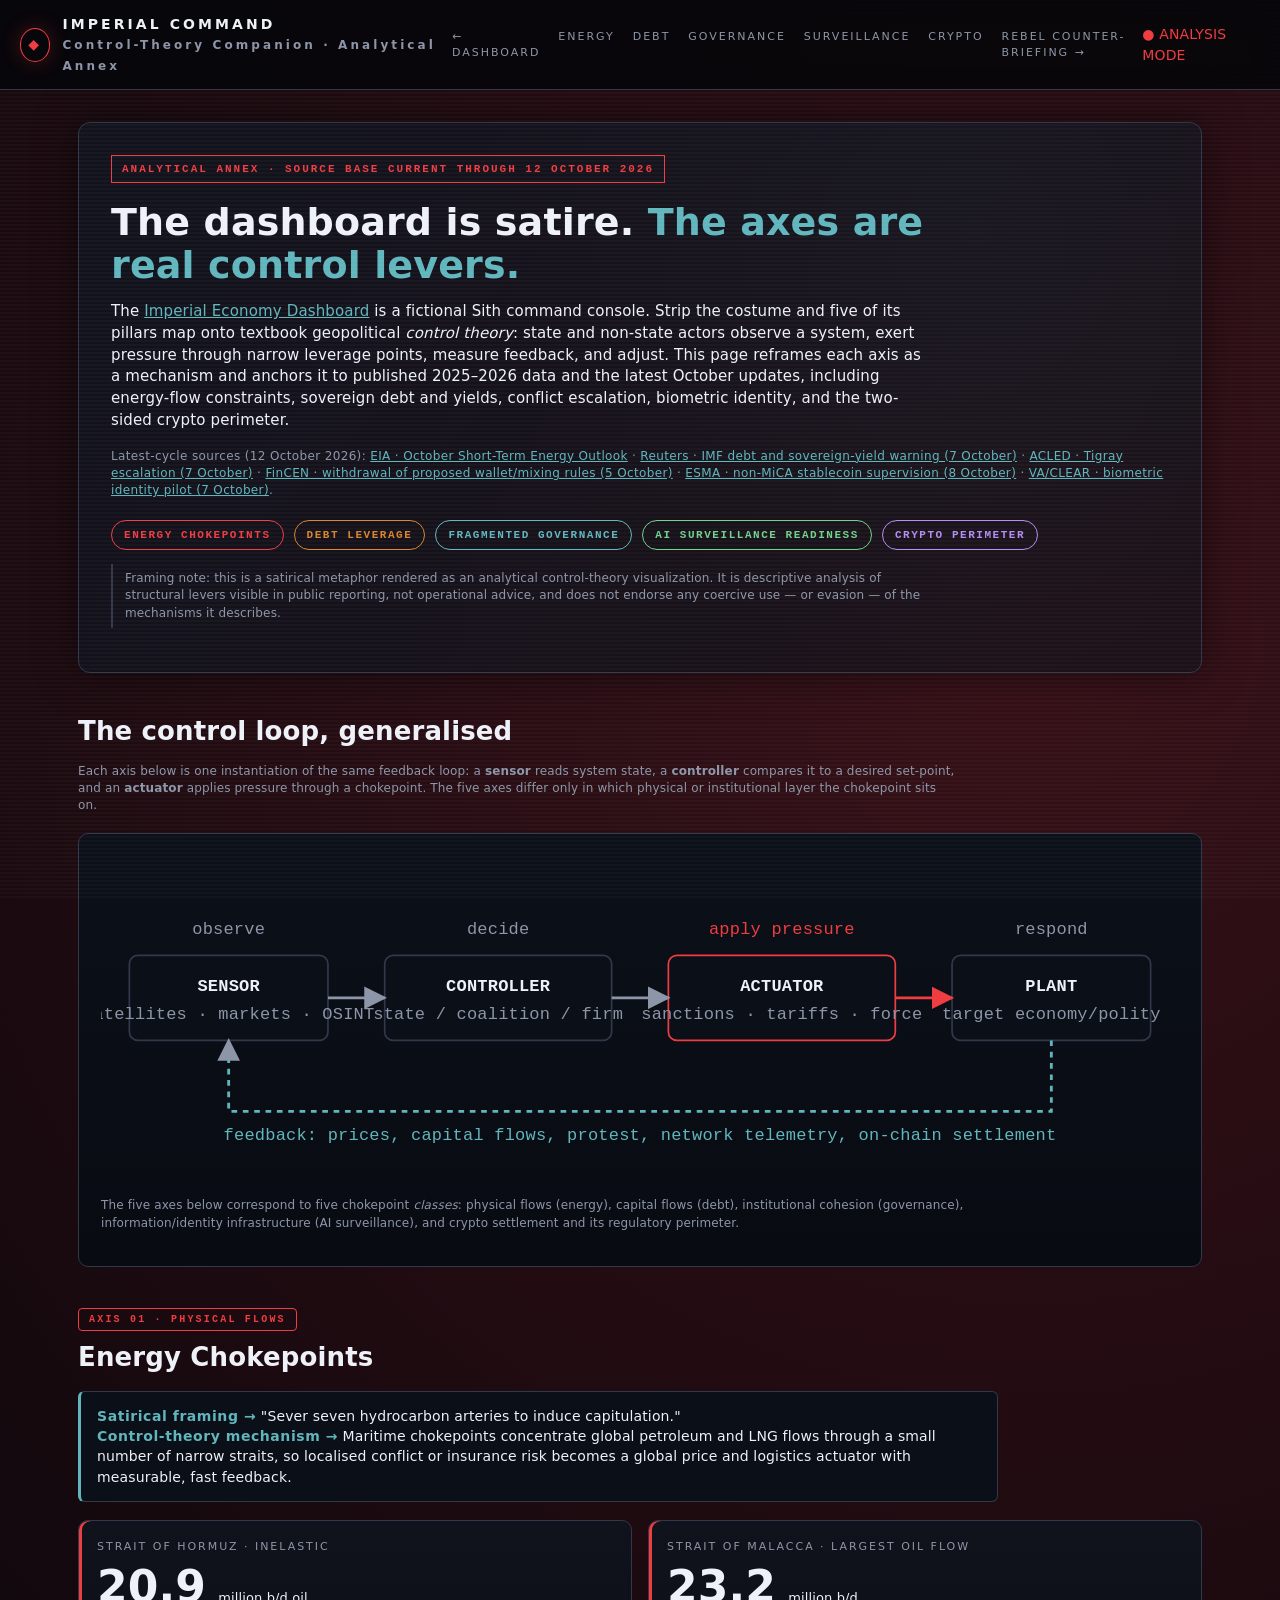
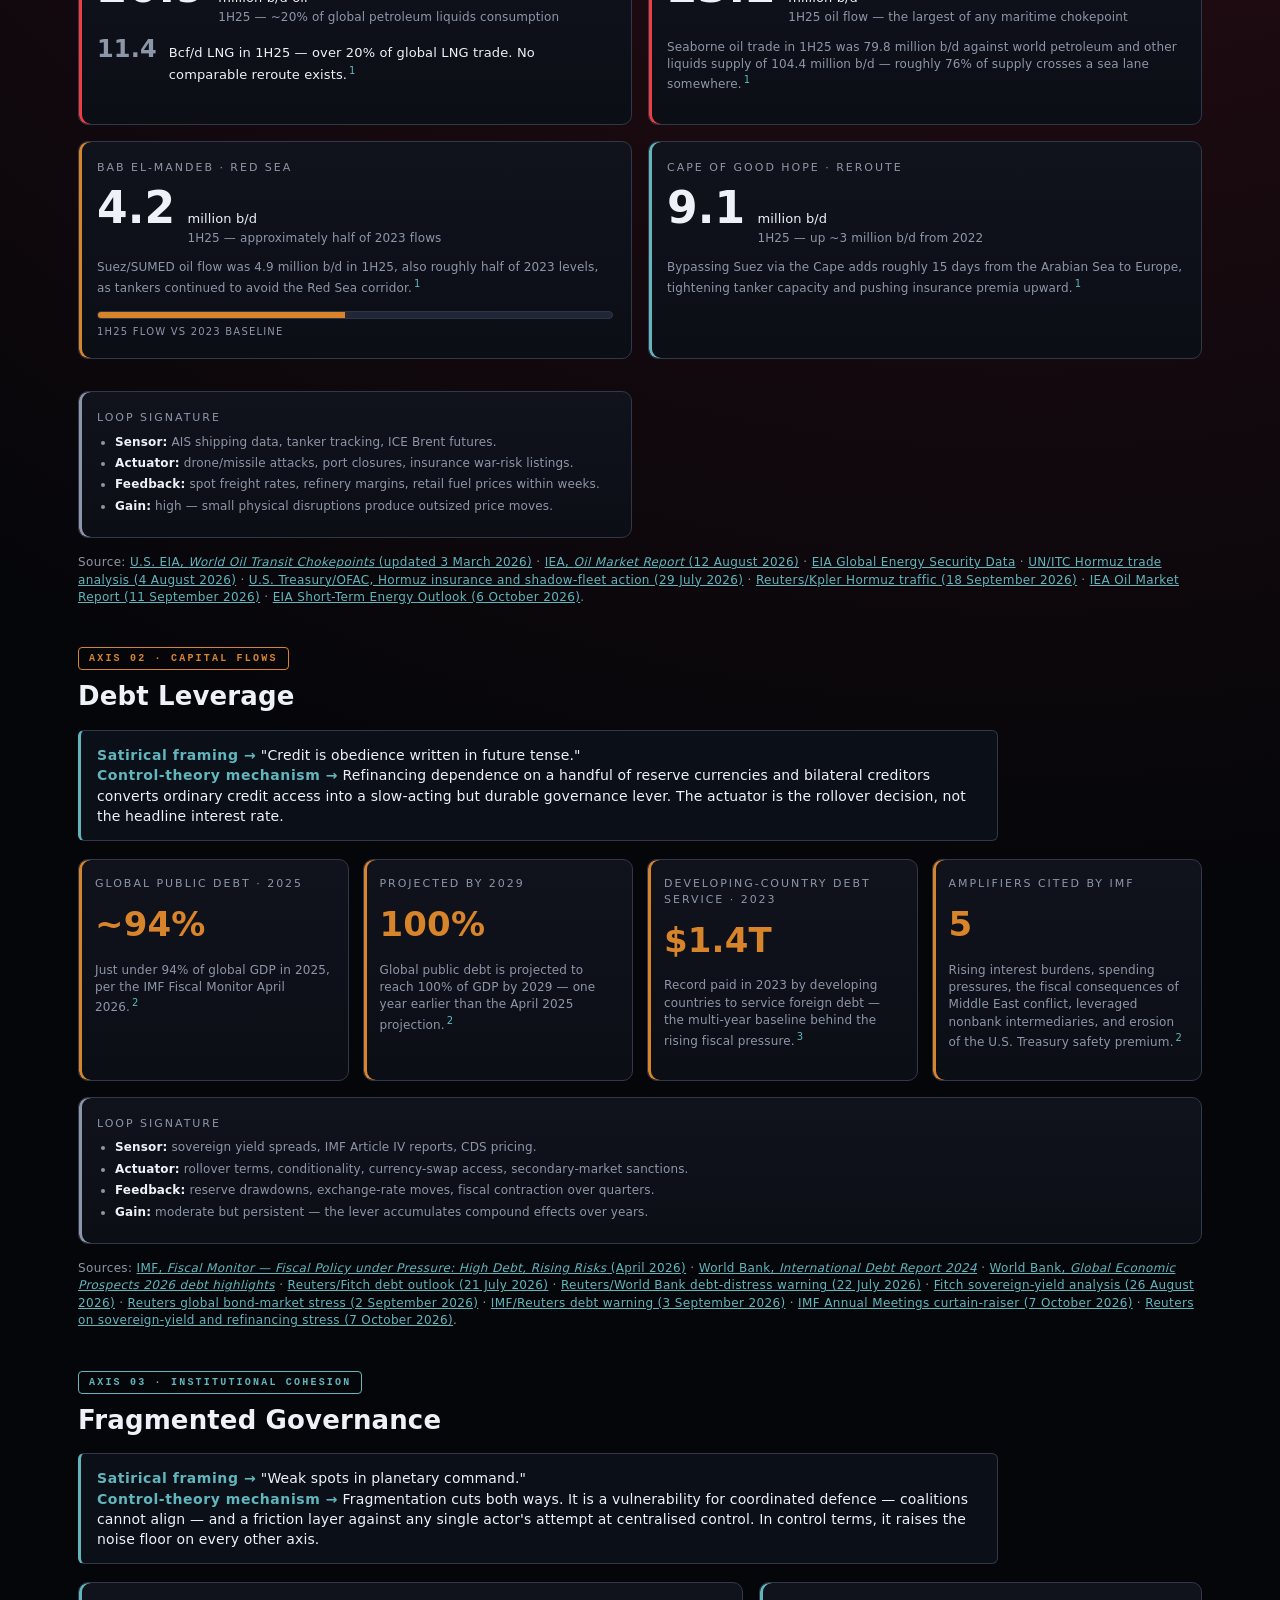
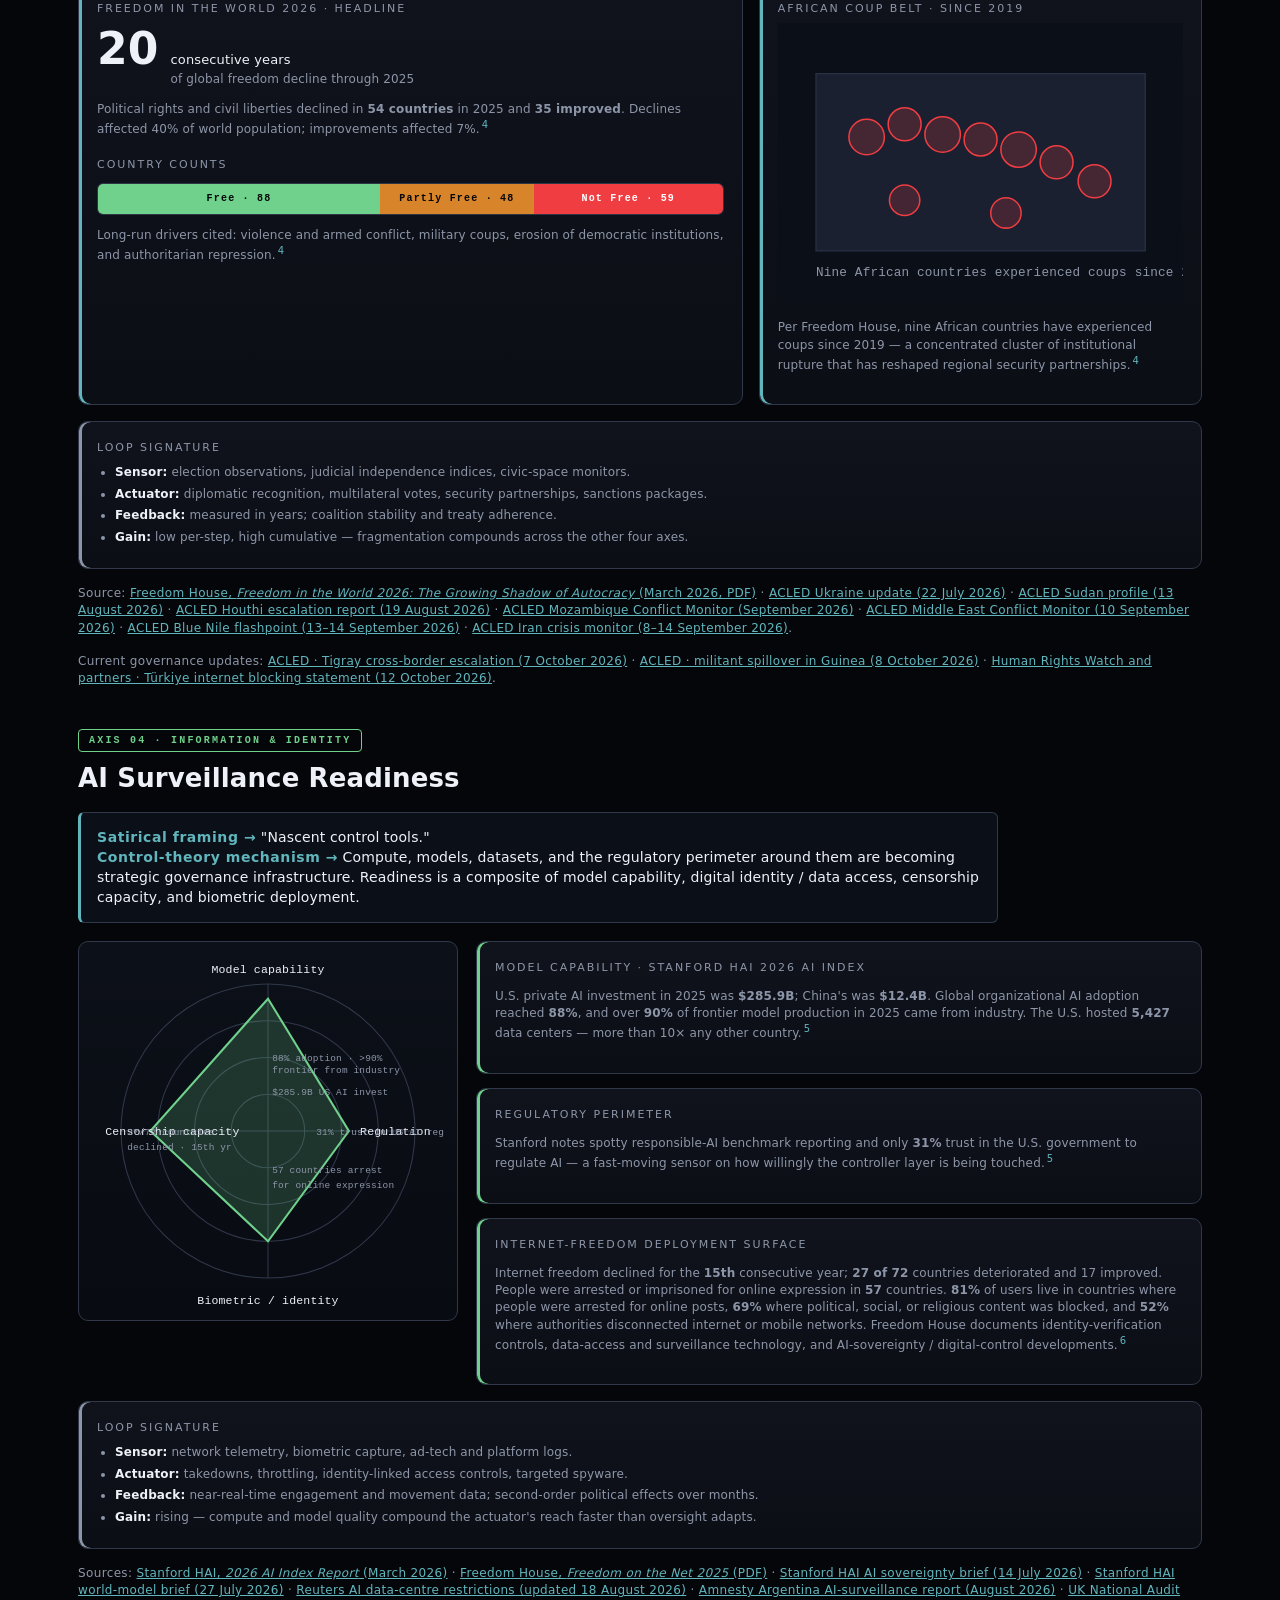
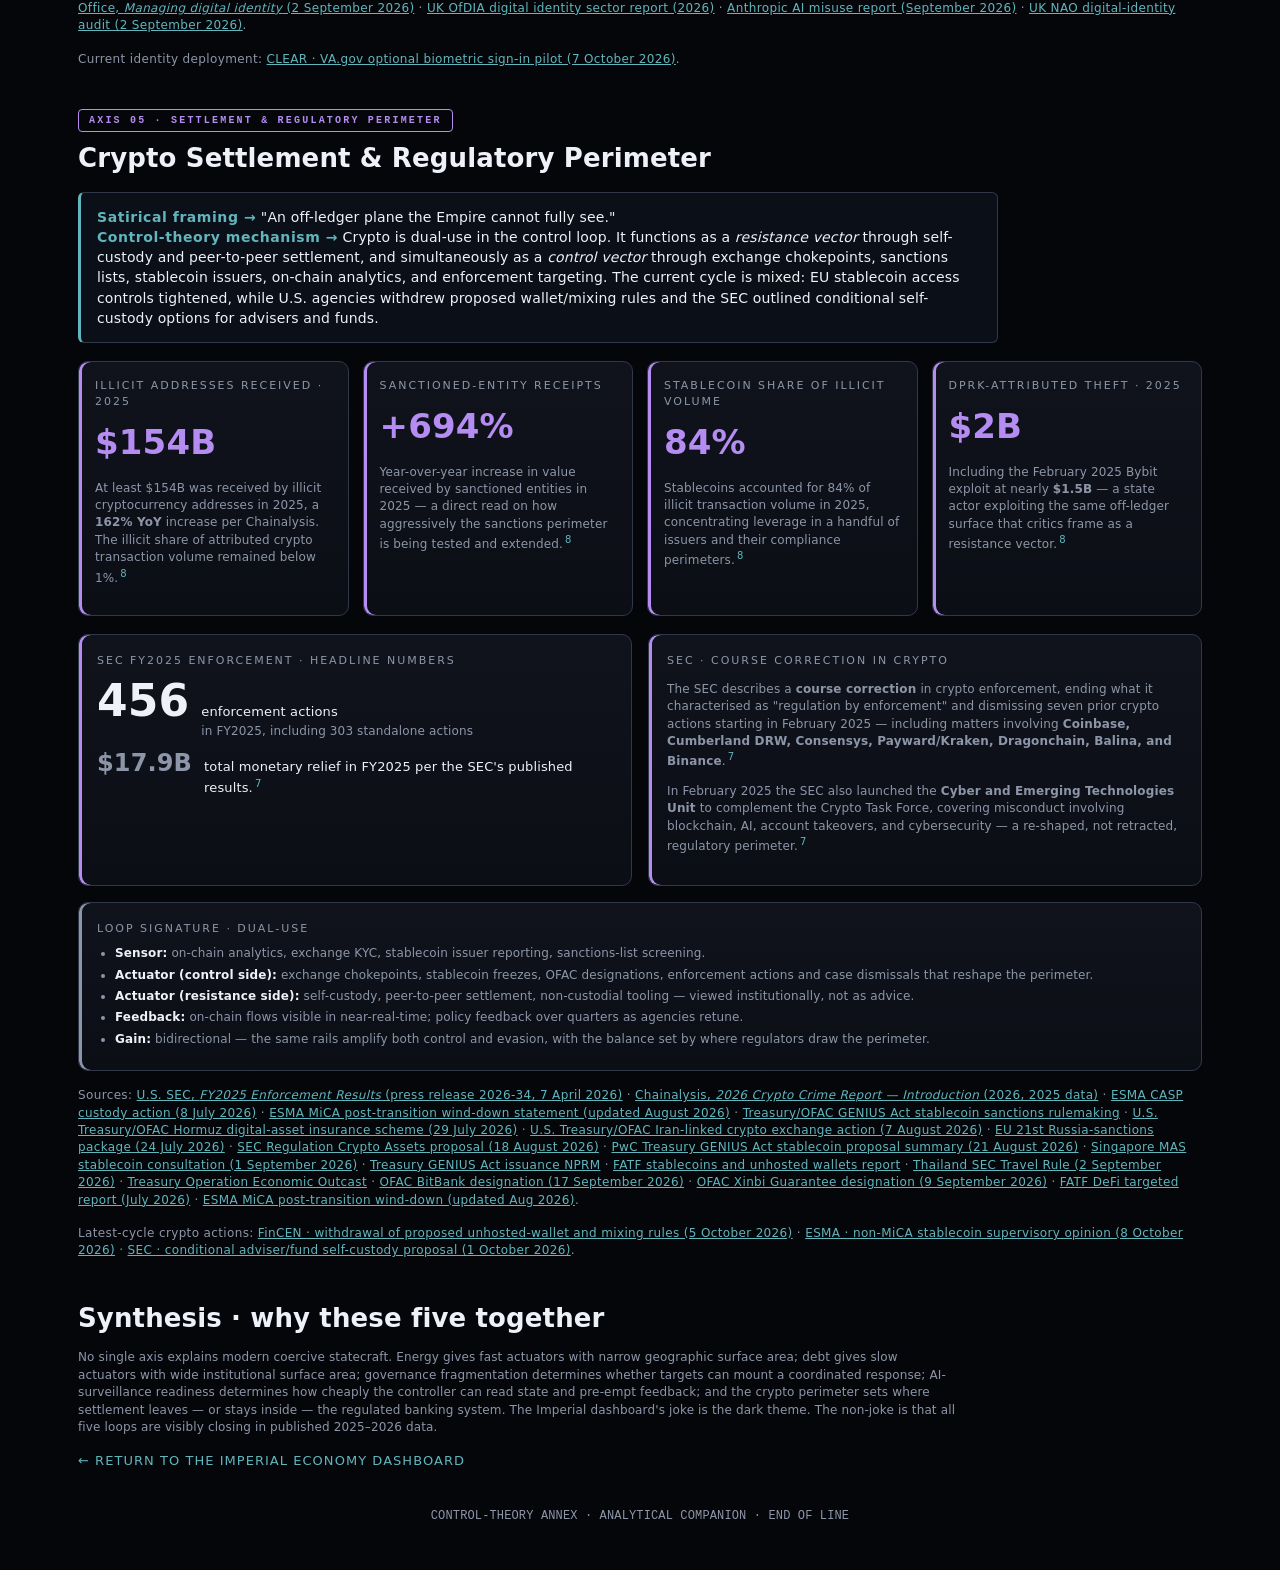
==== control-theory-explainer.html @ ec3e375a "Weekly metric refresh 2026-10-12" ====
<!doctype html>
<html lang="en">
<head>
  <meta charset="utf-8">
  <meta name="viewport" content="width=device-width,initial-scale=1">
  <title>Control-Theory Companion · Imperial Economy Dashboard</title>
  <meta name="description" content="An analytical companion to the satirical Imperial Economy Dashboard. Five control axes and the Rebel Resistance Index — energy, debt, governance, AI surveillance, and crypto — mapped to public reporting current through 12 October 2026.">
  <link rel="stylesheet" href="css/styles.css">
  <link rel="stylesheet" href="css/explainer.css">
</head>
<body class="explainer">
  <header class="top">
    <div class="brand">
      <div class="sigil">◆</div>
      <div>
        IMPERIAL COMMAND<br>
        <span class="small">Control-Theory Companion · Analytical Annex</span>
      </div>
    </div>
    <nav class="nav">
      <a href="index.html">← Dashboard</a>
      <a href="#energy">Energy</a>
      <a href="#debt">Debt</a>
      <a href="#governance">Governance</a>
      <a href="#ai">Surveillance</a>
      <a href="#crypto">Crypto</a>
      <a href="rebel-counter-briefing.html">Rebel Counter-Briefing →</a>
    </nav>
    <div class="live">● ANALYSIS MODE</div>
  </header>

  <main class="ex-main">
    <section class="ex-hero">
      <span class="tag">ANALYTICAL ANNEX · SOURCE BASE CURRENT THROUGH 12 OCTOBER 2026</span>
      <h1>The dashboard is satire. <span>The axes are real control levers.</span></h1>
      <p class="ex-lede">
        The <a href="index.html">Imperial Economy Dashboard</a> is a fictional Sith
        command console. Strip the costume and five of its pillars map onto
        textbook geopolitical <em>control theory</em>: state and non-state actors
        observe a system, exert pressure through narrow leverage points, measure
        feedback, and adjust. This page reframes each axis as a mechanism and
        anchors it to published 2025–2026 data and the latest October updates,
        including energy-flow constraints, sovereign debt and yields, conflict
        escalation, biometric identity, and the two-sided crypto perimeter.
      </p>
      <p class="ex-cite">
        Latest-cycle sources (12 October 2026): <a href="https://www.eia.gov/outlooks/steo/" target="_blank" rel="noopener">EIA · October Short-Term Energy Outlook</a> · <a href="https://www.reuters.com/world/asia-pacific/imf-chief-warns-energy-shock-growing-debt-ai-risks-threaten-global-growth-2026-10-07/" target="_blank" rel="noopener">Reuters · IMF debt and sovereign-yield warning (7 October)</a> · <a href="https://acleddata.com/expert-comment/what-main-reason-eritrean-forces-crossed-border-fight-within-ethiopias-tigray-region" target="_blank" rel="noopener">ACLED · Tigray escalation (7 October)</a> · <a href="https://www.fincen.gov/news/news-releases/fincen-announces-withdrawals-proposed-digital-asset-related-rules" target="_blank" rel="noopener">FinCEN · withdrawal of proposed wallet/mixing rules (5 October)</a> · <a href="https://www.esma.europa.eu/press-news/esma-news/esma-sets-out-supervisory-expectations-services-related-unauthorised" target="_blank" rel="noopener">ESMA · non-MiCA stablecoin supervision (8 October)</a> · <a href="https://ir.clearme.com/news-events/press-releases/detail/197/u-s-department-of-veterans-affairs-selects-clear-for-new" target="_blank" rel="noopener">VA/CLEAR · biometric identity pilot (7 October)</a>.
      </p>
      <div class="ex-axes">
        <a class="ex-chip ex-chip-red"   href="#energy">Energy Chokepoints</a>
        <a class="ex-chip ex-chip-amber" href="#debt">Debt Leverage</a>
        <a class="ex-chip ex-chip-cyan"  href="#governance">Fragmented Governance</a>
        <a class="ex-chip ex-chip-green" href="#ai">AI Surveillance Readiness</a>
        <a class="ex-chip ex-chip-violet" href="#crypto">Crypto Perimeter</a>
      </div>
      <p class="ex-disclaimer">
        Framing note: this is a satirical metaphor rendered as an analytical
        control-theory visualization. It is descriptive analysis of structural
        levers visible in public reporting, not operational advice, and does not
        endorse any coercive use — or evasion — of the mechanisms it describes.
      </p>
    </section>

    <!-- ─── CONTROL LOOP DIAGRAM ─────────────────────────────────────── -->
    <section class="ex-section">
      <div class="ex-section-head">
        <h2>The control loop, generalised</h2>
        <p class="small">
          Each axis below is one instantiation of the same feedback loop: a
          <b>sensor</b> reads system state, a <b>controller</b> compares it to a
          desired set-point, and an <b>actuator</b> applies pressure through a
          chokepoint. The five axes differ only in which physical or institutional
          layer the chokepoint sits on.
        </p>
      </div>
      <div class="ex-loop-panel">
        <svg viewBox="0 0 760 230" role="img" aria-label="Generalised control loop: sensor, controller, actuator, plant, with feedback path." class="ex-loop">
          <defs>
            <marker id="arrow" viewBox="0 0 10 10" refX="9" refY="5" markerWidth="8" markerHeight="8" orient="auto-start-reverse">
              <path d="M0,0 L10,5 L0,10 z" fill="#8d96a8"/>
            </marker>
            <marker id="arrowRed" viewBox="0 0 10 10" refX="9" refY="5" markerWidth="8" markerHeight="8" orient="auto-start-reverse">
              <path d="M0,0 L10,5 L0,10 z" fill="#ef3d42"/>
            </marker>
          </defs>
          <g font-family="ui-monospace, monospace" font-size="12" fill="#eef1f8">
            <g class="ex-loop-box">
              <rect x="20"  y="70" width="140" height="60" rx="6"/>
              <text x="90"  y="95"  text-anchor="middle" font-weight="700">SENSOR</text>
              <text x="90"  y="115" text-anchor="middle" fill="#8d96a8">satellites · markets · OSINT</text>
            </g>
            <g class="ex-loop-box">
              <rect x="200" y="70" width="160" height="60" rx="6"/>
              <text x="280" y="95"  text-anchor="middle" font-weight="700">CONTROLLER</text>
              <text x="280" y="115" text-anchor="middle" fill="#8d96a8">state / coalition / firm</text>
            </g>
            <g class="ex-loop-box ex-loop-box-red">
              <rect x="400" y="70" width="160" height="60" rx="6"/>
              <text x="480" y="95"  text-anchor="middle" font-weight="700">ACTUATOR</text>
              <text x="480" y="115" text-anchor="middle" fill="#8d96a8">sanctions · tariffs · force</text>
            </g>
            <g class="ex-loop-box">
              <rect x="600" y="70" width="140" height="60" rx="6"/>
              <text x="670" y="95"  text-anchor="middle" font-weight="700">PLANT</text>
              <text x="670" y="115" text-anchor="middle" fill="#8d96a8">target economy/polity</text>
            </g>

            <line x1="160" y1="100" x2="200" y2="100" stroke="#8d96a8" stroke-width="2" marker-end="url(#arrow)"/>
            <line x1="360" y1="100" x2="400" y2="100" stroke="#8d96a8" stroke-width="2" marker-end="url(#arrow)"/>
            <line x1="560" y1="100" x2="600" y2="100" stroke="#ef3d42" stroke-width="2" marker-end="url(#arrowRed)"/>

            <path d="M670,130 L670,180 L90,180 L90,130" fill="none" stroke="#61b6bd" stroke-width="2" stroke-dasharray="4 4" marker-end="url(#arrow)"/>
            <text x="380" y="200" text-anchor="middle" fill="#61b6bd">feedback: prices, capital flows, protest, network telemetry, on-chain settlement</text>

            <text x="90"  y="55" text-anchor="middle" fill="#8d96a8">observe</text>
            <text x="280" y="55" text-anchor="middle" fill="#8d96a8">decide</text>
            <text x="480" y="55" text-anchor="middle" fill="#ef3d42">apply pressure</text>
            <text x="670" y="55" text-anchor="middle" fill="#8d96a8">respond</text>
          </g>
        </svg>
        <p class="small ex-loop-caption">
          The five axes below correspond to five chokepoint <em>classes</em>:
          physical flows (energy), capital flows (debt), institutional cohesion
          (governance), information/identity infrastructure (AI surveillance),
          and crypto settlement and its regulatory perimeter.
        </p>
      </div>
    </section>

    <!-- ─── ENERGY ───────────────────────────────────────────────────── -->
    <section class="ex-section" id="energy">
      <div class="ex-section-head">
        <span class="ex-pill ex-pill-red">AXIS 01 · PHYSICAL FLOWS</span>
        <h2>Energy Chokepoints</h2>
        <p class="ex-reframe">
          <b>Satirical framing →</b> "Sever seven hydrocarbon arteries to induce capitulation."
          <br>
          <b>Control-theory mechanism →</b> Maritime chokepoints concentrate global
          petroleum and LNG flows through a small number of narrow straits, so
          localised conflict or insurance risk becomes a global price and
          logistics actuator with measurable, fast feedback.
        </p>
      </div>

      <div class="ex-grid">
        <div class="ex-panel ex-panel-red">
          <div class="k">Strait of Hormuz · Inelastic</div>
          <div class="ex-stat">
            <span class="ex-stat-num">20.9</span>
            <span class="ex-stat-unit">million b/d oil<br><span class="small">1H25 — ~20% of global petroleum liquids consumption</span></span>
          </div>
          <div class="ex-stat ex-stat-small">
            <span class="ex-stat-num ex-muted">11.4</span>
            <span class="ex-stat-unit small">Bcf/d LNG in 1H25 — over 20% of global LNG trade. No comparable reroute exists.<sup><a href="#src-eia">1</a></sup></span>
          </div>
        </div>

        <div class="ex-panel ex-panel-red">
          <div class="k">Strait of Malacca · Largest oil flow</div>
          <div class="ex-stat">
            <span class="ex-stat-num">23.2</span>
            <span class="ex-stat-unit">million b/d<br><span class="small">1H25 oil flow — the largest of any maritime chokepoint</span></span>
          </div>
          <p class="small">
            Seaborne oil trade in 1H25 was 79.8 million b/d against world petroleum
            and other liquids supply of 104.4 million b/d — roughly 76% of supply
            crosses a sea lane somewhere.<sup><a href="#src-eia">1</a></sup>
          </p>
        </div>

        <div class="ex-panel ex-panel-amber">
          <div class="k">Bab el-Mandeb · Red Sea</div>
          <div class="ex-stat">
            <span class="ex-stat-num">4.2</span>
            <span class="ex-stat-unit">million b/d<br><span class="small">1H25 — approximately half of 2023 flows</span></span>
          </div>
          <p class="small">
            Suez/SUMED oil flow was 4.9 million b/d in 1H25, also roughly half of
            2023 levels, as tankers continued to avoid the Red Sea corridor.<sup><a href="#src-eia">1</a></sup>
          </p>
          <div class="ex-bar" aria-hidden="true">
            <div class="ex-bar-track"><div class="ex-bar-fill" style="width:48%;background:#d8842b"></div></div>
            <div class="ex-bar-label small">1H25 flow vs 2023 baseline</div>
          </div>
        </div>

        <div class="ex-panel ex-panel-cyan">
          <div class="k">Cape of Good Hope · Reroute</div>
          <div class="ex-stat">
            <span class="ex-stat-num">9.1</span>
            <span class="ex-stat-unit">million b/d<br><span class="small">1H25 — up ~3 million b/d from 2022</span></span>
          </div>
          <p class="small">
            Bypassing Suez via the Cape adds roughly 15 days from the Arabian Sea
            to Europe, tightening tanker capacity and pushing insurance premia
            upward.<sup><a href="#src-eia">1</a></sup>
          </p>
        </div>

        <div class="ex-panel ex-panel-loop ex-panel-wide">
          <div class="k">Loop signature</div>
          <ul class="ex-loop-list small">
            <li><b>Sensor:</b> AIS shipping data, tanker tracking, ICE Brent futures.</li>
            <li><b>Actuator:</b> drone/missile attacks, port closures, insurance war-risk listings.</li>
            <li><b>Feedback:</b> spot freight rates, refinery margins, retail fuel prices within weeks.</li>
            <li><b>Gain:</b> high — small physical disruptions produce outsized price moves.</li>
          </ul>
        </div>
      </div>
      <p class="ex-cite">
        Source: <a id="src-eia" href="https://www.eia.gov/international/analysis/special-topics/World_Oil_Transit_Chokepoints" target="_blank" rel="noopener">U.S. EIA, <em>World Oil Transit Chokepoints</em> (updated 3 March 2026)</a> · <a href="https://www.iea.org/reports/oil-market-report-august-2026" target="_blank" rel="noopener">IEA, <em>Oil Market Report</em> (12 August 2026)</a> · <a href="https://www.eia.gov/outlooks/steo/report/energysecurity/article.php" target="_blank" rel="noopener">EIA Global Energy Security Data</a> · <a href="https://news.un.org/en/story/2026/08/1168074" target="_blank" rel="noopener">UN/ITC Hormuz trade analysis (4 August 2026)</a> · <a href="https://home.treasury.gov/news/press-releases/sb0581" target="_blank" rel="noopener">U.S. Treasury/OFAC, Hormuz insurance and shadow-fleet action (29 July 2026)</a> · <a href="https://www.reuters.com/world/middle-east/shipping-traffic-via-strait-hormuz-stays-below-10-day-average-data-shows-2026-09-18/" target="_blank" rel="noopener">Reuters/Kpler Hormuz traffic (18 September 2026)</a> · <a href="https://www.iea.org/reports/oil-market-report-september-2026" target="_blank" rel="noopener">IEA Oil Market Report (11 September 2026)</a> · <a href="https://www.eia.gov/outlooks/steo/" target="_blank" rel="noopener">EIA Short-Term Energy Outlook (6 October 2026)</a>.
      </p>
    </section>

    <!-- ─── DEBT ─────────────────────────────────────────────────────── -->
    <section class="ex-section" id="debt">
      <div class="ex-section-head">
        <span class="ex-pill ex-pill-amber">AXIS 02 · CAPITAL FLOWS</span>
        <h2>Debt Leverage</h2>
        <p class="ex-reframe">
          <b>Satirical framing →</b> "Credit is obedience written in future tense."
          <br>
          <b>Control-theory mechanism →</b> Refinancing dependence on a handful of
          reserve currencies and bilateral creditors converts ordinary credit
          access into a slow-acting but durable governance lever. The actuator
          is the rollover decision, not the headline interest rate.
        </p>
      </div>

      <div class="ex-quad">
        <div class="ex-quad-card">
          <div class="k">Global public debt · 2025</div>
          <div class="ex-quad-num">~94%</div>
          <p class="small">Just under 94% of global GDP in 2025, per the IMF Fiscal Monitor April 2026.<sup><a href="#src-imf">2</a></sup></p>
        </div>
        <div class="ex-quad-card">
          <div class="k">Projected by 2029</div>
          <div class="ex-quad-num">100%</div>
          <p class="small">Global public debt is projected to reach 100% of GDP by 2029 — one year earlier than the April 2025 projection.<sup><a href="#src-imf">2</a></sup></p>
        </div>
        <div class="ex-quad-card">
          <div class="k">Developing-country debt service · 2023</div>
          <div class="ex-quad-num">$1.4T</div>
          <p class="small">Record paid in 2023 by developing countries to service foreign debt — the multi-year baseline behind the rising fiscal pressure.<sup><a href="#src-wb">3</a></sup></p>
        </div>
        <div class="ex-quad-card">
          <div class="k">Amplifiers cited by IMF</div>
          <div class="ex-quad-num">5</div>
          <p class="small">Rising interest burdens, spending pressures, the fiscal consequences of Middle East conflict, leveraged nonbank intermediaries, and erosion of the U.S. Treasury safety premium.<sup><a href="#src-imf">2</a></sup></p>
        </div>
      </div>

      <div class="ex-panel ex-panel-loop ex-panel-wide">
        <div class="k">Loop signature</div>
        <ul class="ex-loop-list small">
          <li><b>Sensor:</b> sovereign yield spreads, IMF Article IV reports, CDS pricing.</li>
          <li><b>Actuator:</b> rollover terms, conditionality, currency-swap access, secondary-market sanctions.</li>
          <li><b>Feedback:</b> reserve drawdowns, exchange-rate moves, fiscal contraction over quarters.</li>
          <li><b>Gain:</b> moderate but persistent — the lever accumulates compound effects over years.</li>
        </ul>
      </div>
      <p class="ex-cite">
        Sources:
        <a id="src-imf" href="https://www.imf.org/en/publications/fm/issues/2026/04/15/fiscal-monitor-april-2026" target="_blank" rel="noopener">IMF, <em>Fiscal Monitor — Fiscal Policy under Pressure: High Debt, Rising Risks</em> (April 2026)</a> ·
        <a id="src-wb" href="https://www.worldbank.org/en/news/press-release/2024/12/03/developing-countries-paid-record-1-4-trillion-on-foreign-debt-in-2023" target="_blank" rel="noopener">World Bank, <em>International Debt Report 2024</em></a> · <a href="https://thedocs.worldbank.org/en/doc/2b672b3b0415d6b66c45b66579db4ef5-0050012026/related/GEP-Jun-2026-Chapter-3-highlights.pdf" target="_blank" rel="noopener">World Bank, <em>Global Economic Prospects 2026 debt highlights</em></a> · <a href="https://www.reuters.com/business/developed-market-debt-hit-record-758-trillion-shocks-spending-pressures-mount-2026-07-21/" target="_blank" rel="noopener">Reuters/Fitch debt outlook (21 July 2026)</a> · <a href="https://www.reuters.com/world/china/escalating-middle-east-war-could-slash-global-growth-13-2026-world-bank-chief-2026-07-22/" target="_blank" rel="noopener">Reuters/World Bank debt-distress warning (22 July 2026)</a> · <a href="https://www.fitchratings.com/research/sovereigns/sovereign-bond-yield-spike-highlights-persistent-fiscal-challenges-26-08-2026" target="_blank" rel="noopener">Fitch sovereign-yield analysis (26 August 2026)</a> · <a href="https://www.reuters.com/world/asia-pacific/bond-selloff-deepens-inflation-oil-prices-jolt-markets-2026-09-02/" target="_blank" rel="noopener">Reuters global bond-market stress (2 September 2026)</a> · <a href="https://www.reuters.com/world/china/imfs-georgieva-says-rising-bond-yields-threaten-progress-developing-country-debt-2026-09-03/" target="_blank" rel="noopener">IMF/Reuters debt warning (3 September 2026)</a> · <a href="https://www.imf.org/en/news/articles/2026/10/07/sp100726-2026-annual-meetings-curtain-raiser" target="_blank" rel="noopener">IMF Annual Meetings curtain-raiser (7 October 2026)</a> · <a href="https://www.reuters.com/world/asia-pacific/imf-chief-warns-energy-shock-growing-debt-ai-risks-threaten-global-growth-2026-10-07/" target="_blank" rel="noopener">Reuters on sovereign-yield and refinancing stress (7 October 2026)</a>.
      </p>
    </section>

    <!-- ─── GOVERNANCE ───────────────────────────────────────────────── -->
    <section class="ex-section" id="governance">
      <div class="ex-section-head">
        <span class="ex-pill ex-pill-cyan">AXIS 03 · INSTITUTIONAL COHESION</span>
        <h2>Fragmented Governance</h2>
        <p class="ex-reframe">
          <b>Satirical framing →</b> "Weak spots in planetary command."
          <br>
          <b>Control-theory mechanism →</b> Fragmentation cuts both ways. It is a
          vulnerability for coordinated defence — coalitions cannot align —
          and a friction layer against any single actor's attempt at
          centralised control. In control terms, it raises the noise floor on
          every other axis.
        </p>
      </div>

      <div class="ex-grid ex-grid-21">
        <div class="ex-panel">
          <div class="k">Freedom in the World 2026 · headline</div>
          <div class="ex-stat">
            <span class="ex-stat-num">20</span>
            <span class="ex-stat-unit">consecutive years<br><span class="small">of global freedom decline through 2025</span></span>
          </div>
          <p class="small">
            Political rights and civil liberties declined in <b>54 countries</b>
            in 2025 and <b>35 improved</b>. Declines affected 40% of world
            population; improvements affected 7%.<sup><a href="#src-fh">4</a></sup>
          </p>

          <div class="k" style="margin-top:18px">Country counts</div>
          <div class="ex-stack" role="img" aria-label="Freedom in the World 2026 country counts: 88 Free, 48 Partly Free, 59 Not Free.">
            <div class="ex-stack-seg ex-stack-free"   style="flex:88"><span>Free · 88</span></div>
            <div class="ex-stack-seg ex-stack-partly" style="flex:48"><span>Partly Free · 48</span></div>
            <div class="ex-stack-seg ex-stack-not"    style="flex:59"><span>Not Free · 59</span></div>
          </div>
          <p class="small">
            Long-run drivers cited: violence and armed conflict, military coups,
            erosion of democratic institutions, and authoritarian repression.<sup><a href="#src-fh">4</a></sup>
          </p>
        </div>

        <div class="ex-panel">
          <div class="k">African coup belt · since 2019</div>
          <svg viewBox="0 0 320 220" role="img" aria-label="Mini map showing nine African countries that experienced coups since 2019." class="ex-mini-map">
            <rect x="0" y="0" width="320" height="220" fill="#0b0f18"/>
            <g fill="#1a2030" stroke="#283144">
              <path d="M30,40 L290,40 L290,180 L30,180 Z"/>
            </g>
            <g fill="#ef3d4233" stroke="#ef3d42" stroke-width="1.2">
              <circle cx="70"  cy="90"  r="14"/><circle cx="100" cy="80"  r="13"/>
              <circle cx="130" cy="88"  r="14"/><circle cx="160" cy="92"  r="13"/>
              <circle cx="190" cy="100" r="14"/><circle cx="220" cy="110" r="13"/>
              <circle cx="250" cy="125" r="13"/><circle cx="100" cy="140" r="12"/>
              <circle cx="180" cy="150" r="12"/>
            </g>
            <text x="30" y="200" font-family="ui-monospace, monospace" font-size="10" fill="#8d96a8">
              Nine African countries experienced coups since 2019
            </text>
          </svg>
          <p class="small">
            Per Freedom House, nine African countries have experienced coups since
            2019 — a concentrated cluster of institutional rupture that has
            reshaped regional security partnerships.<sup><a href="#src-fh">4</a></sup>
          </p>
        </div>
      </div>

      <div class="ex-panel ex-panel-loop ex-panel-wide">
        <div class="k">Loop signature</div>
        <ul class="ex-loop-list small">
          <li><b>Sensor:</b> election observations, judicial independence indices, civic-space monitors.</li>
          <li><b>Actuator:</b> diplomatic recognition, multilateral votes, security partnerships, sanctions packages.</li>
          <li><b>Feedback:</b> measured in years; coalition stability and treaty adherence.</li>
          <li><b>Gain:</b> low per-step, high cumulative — fragmentation compounds across the other four axes.</li>
        </ul>
      </div>
      <p class="ex-cite">
        Source: <a id="src-fh" href="https://freedomhouse.org/sites/default/files/2026-03/FIW2026_final_digital%20(1).pdf" target="_blank" rel="noopener">Freedom House, <em>Freedom in the World 2026: The Growing Shadow of Autocracy</em> (March 2026, PDF)</a> · <a href="https://acleddata.com/update/ukraine-war-situation-update-11-17-july-2026" target="_blank" rel="noopener">ACLED Ukraine update (22 July 2026)</a> · <a href="https://acleddata.com/country/sudan" target="_blank" rel="noopener">ACLED Sudan profile (13 August 2026)</a> · <a href="https://acleddata.com/report/houthis-ramp-activity-yemen-and-saudi-arabia-avoid-reigniting-civil-war-so-far" target="_blank" rel="noopener">ACLED Houthi escalation report (19 August 2026)</a> · <a href="https://acleddata.com/update/mozambique-conflict-monitor-update-september-2026" target="_blank" rel="noopener">ACLED Mozambique Conflict Monitor (September 2026)</a> · <a href="https://acleddata.com/monitor/middle-east-conflict-monitor" target="_blank" rel="noopener">ACLED Middle East Conflict Monitor (10 September 2026)</a> · <a href="https://acleddata.com/expert-comment/why-has-blue-nile-become-new-flashpoint-sudans-war" target="_blank" rel="noopener">ACLED Blue Nile flashpoint (13–14 September 2026)</a> · <a href="https://acleddata.com/iran-crisis-live" target="_blank" rel="noopener">ACLED Iran crisis monitor (8–14 September 2026)</a>.
      </p>
    </section>

      <p class="ex-cite">
        Current governance updates: <a href="https://acleddata.com/expert-comment/what-main-reason-eritrean-forces-crossed-border-fight-within-ethiopias-tigray-region" target="_blank" rel="noopener">ACLED · Tigray cross-border escalation (7 October 2026)</a> · <a href="https://acleddata.com/report/militant-spillover-mali-raises-mining-related-security-risks-guinea" target="_blank" rel="noopener">ACLED · militant spillover in Guinea (8 October 2026)</a> · <a href="https://www.bignewsnetwork.com/news/279367980/trkiye-end-internet-censorship" target="_blank" rel="noopener">Human Rights Watch and partners · Türkiye internet blocking statement (12 October 2026)</a>.
      </p>
    <!-- ─── AI SURVEILLANCE ──────────────────────────────────────────── -->
    <section class="ex-section" id="ai">
      <div class="ex-section-head">
        <span class="ex-pill ex-pill-green">AXIS 04 · INFORMATION &amp; IDENTITY</span>
        <h2>AI Surveillance Readiness</h2>
        <p class="ex-reframe">
          <b>Satirical framing →</b> "Nascent control tools."
          <br>
          <b>Control-theory mechanism →</b> Compute, models, datasets, and the
          regulatory perimeter around them are becoming strategic governance
          infrastructure. Readiness is a composite of model capability, digital
          identity / data access, censorship capacity, and biometric deployment.
        </p>
      </div>

      <div class="ex-radial-wrap">
        <svg viewBox="0 0 360 360" role="img" aria-label="Radial chart showing four AI-surveillance-readiness sub-axes." class="ex-radial">
          <g fill="none" stroke="#30384a">
            <circle cx="180" cy="180" r="140"/>
            <circle cx="180" cy="180" r="105"/>
            <circle cx="180" cy="180" r="70"/>
            <circle cx="180" cy="180" r="35"/>
          </g>
          <g stroke="#30384a">
            <line x1="180" y1="40"  x2="180" y2="320"/>
            <line x1="40"  y1="180" x2="320" y2="180"/>
          </g>
          <!-- Filled polygon: model capability 0.90, regulation 0.55, biometric/identity 0.75, censorship 0.70 -->
          <polygon points="180,54 257,180 180,285 68,180"
                   fill="#6fd18b33" stroke="#6fd18b" stroke-width="2"/>
          <g fill="#eef1f8" font-family="ui-monospace, monospace" font-size="11">
            <text x="180" y="30"  text-anchor="middle">Model capability</text>
            <text x="335" y="184" text-anchor="end">Regulation</text>
            <text x="180" y="345" text-anchor="middle">Biometric / identity</text>
            <text x="25"  y="184">Censorship capacity</text>
          </g>
          <g fill="#8d96a8" font-family="ui-monospace, monospace" font-size="9">
            <text x="184" y="146">$285.9B US AI invest</text>
            <text x="184" y="113">88% adoption · &gt;90%</text>
            <text x="184" y="125">frontier from industry</text>
            <text x="226" y="184">31% trust in US AI reg</text>
            <text x="184" y="220">57 countries arrest</text>
            <text x="184" y="234">for online expression</text>
            <text x="46"  y="184">27/72 countries</text>
            <text x="46"  y="198">declined · 15th yr</text>
          </g>
        </svg>

        <div class="ex-radial-side">
          <div class="ex-panel ex-panel-green">
            <div class="k">Model capability · Stanford HAI 2026 AI Index</div>
            <p class="small">
              U.S. private AI investment in 2025 was <b>$285.9B</b>; China's was
              <b>$12.4B</b>. Global organizational AI adoption reached <b>88%</b>,
              and over <b>90%</b> of frontier model production in 2025 came from
              industry. The U.S. hosted <b>5,427</b> data centers — more than 10×
              any other country.<sup><a href="#src-hai">5</a></sup>
            </p>
          </div>
          <div class="ex-panel ex-panel-green">
            <div class="k">Regulatory perimeter</div>
            <p class="small">
              Stanford notes spotty responsible-AI benchmark reporting and only
              <b>31%</b> trust in the U.S. government to regulate AI — a
              fast-moving sensor on how willingly the controller layer is being
              touched.<sup><a href="#src-hai">5</a></sup>
            </p>
          </div>
          <div class="ex-panel ex-panel-green">
            <div class="k">Internet-freedom deployment surface</div>
            <p class="small">
              Internet freedom declined for the <b>15th</b> consecutive year;
              <b>27 of 72</b> countries deteriorated and 17 improved. People
              were arrested or imprisoned for online expression in <b>57</b>
              countries. <b>81%</b> of users live in countries where people were
              arrested for online posts, <b>69%</b> where political, social, or
              religious content was blocked, and <b>52%</b> where authorities
              disconnected internet or mobile networks. Freedom House documents
              identity-verification controls, data-access and surveillance
              technology, and AI-sovereignty / digital-control developments.<sup><a href="#src-fotn">6</a></sup>
            </p>
          </div>
        </div>
      </div>

      <div class="ex-panel ex-panel-loop ex-panel-wide">
        <div class="k">Loop signature</div>
        <ul class="ex-loop-list small">
          <li><b>Sensor:</b> network telemetry, biometric capture, ad-tech and platform logs.</li>
          <li><b>Actuator:</b> takedowns, throttling, identity-linked access controls, targeted spyware.</li>
          <li><b>Feedback:</b> near-real-time engagement and movement data; second-order political effects over months.</li>
          <li><b>Gain:</b> rising — compute and model quality compound the actuator's reach faster than oversight adapts.</li>
        </ul>
      </div>
      <p class="ex-cite">
        Sources:
        <a id="src-hai"  href="https://hai.stanford.edu/ai-index/2026-ai-index-report" target="_blank" rel="noopener">Stanford HAI, <em>2026 AI Index Report</em> (March 2026)</a> ·
        <a id="src-fotn" href="https://freedomhouse.org/sites/default/files/2025-11/Freedom_on_the_Net_2025_Digital.pdf" target="_blank" rel="noopener">Freedom House, <em>Freedom on the Net 2025</em> (PDF)</a> · <a href="https://hai.stanford.edu/news/the-ai-sovereignty-paradox-should-countries-buy-build-or-lease-to-maintain-strategic-control-of-their-ai" target="_blank" rel="noopener">Stanford HAI AI sovereignty brief (14 July 2026)</a> · <a href="https://hai.stanford.edu/assets/files/hai-issue-brief-the-world-model-and-spatial-intelligence-era.pdf" target="_blank" rel="noopener">Stanford HAI world-model brief (27 July 2026)</a> · <a href="https://www.reuters.com/legal/litigation/where-authorities-are-restricting-data-centres-amid-ai-boom-2026-08-18/" target="_blank" rel="noopener">Reuters AI data-centre restrictions (updated 18 August 2026)</a> · <a href="https://www.amnesty.org/en/latest/news/2026/08/argentina-unchecked-deployment-of-ai-driven-surveillance-reinforces-a-techno-authoritarian-infrastructure-of-social-control/" target="_blank" rel="noopener">Amnesty Argentina AI-surveillance report (August 2026)</a> · <a href="https://www.nao.org.uk/wp-content/uploads/2026/09/Managing-digital-identity.pdf" target="_blank" rel="noopener">UK National Audit Office, <em>Managing digital identity</em> (2 September 2026)</a> · <a href="https://www.gov.uk/government/publications/digital-identity-sectoral-analysis-report-2026/digital-identity-sectoral-analysis-report-2026" target="_blank" rel="noopener">UK OfDIA digital identity sector report (2026)</a> · <a href="https://www.anthropic.com/threat-intelligence-report-september-2026" target="_blank" rel="noopener">Anthropic AI misuse report (September 2026)</a> · <a href="https://www.nao.org.uk/wp-content/uploads/2026/09/Managing-digital-identity.pdf" target="_blank" rel="noopener">UK NAO digital-identity audit (2 September 2026)</a>.
      </p>
    </section>

      <p class="ex-cite">
        Current identity deployment: <a href="https://ir.clearme.com/news-events/press-releases/detail/197/u-s-department-of-veterans-affairs-selects-clear-for-new" target="_blank" rel="noopener">CLEAR · VA.gov optional biometric sign-in pilot (7 October 2026)</a>.
      </p>
    <!-- ─── CRYPTO ─────────────────────────────────────────────────── -->
    <section class="ex-section" id="crypto">
      <div class="ex-section-head">
        <span class="ex-pill ex-pill-violet">AXIS 05 · SETTLEMENT &amp; REGULATORY PERIMETER</span>
        <h2>Crypto Settlement &amp; Regulatory Perimeter</h2>
        <p class="ex-reframe">
          <b>Satirical framing →</b> "An off-ledger plane the Empire cannot fully see."
          <br>
          <b>Control-theory mechanism →</b> Crypto is dual-use in the control
          loop. It functions as a <em>resistance vector</em> through self-custody
          and peer-to-peer settlement, and simultaneously as a <em>control
          vector</em> through exchange chokepoints, sanctions lists, stablecoin
          issuers, on-chain analytics, and enforcement targeting. The current
          cycle is mixed: EU stablecoin access controls tightened, while U.S.
          agencies withdrew proposed wallet/mixing rules and the SEC outlined
          conditional self-custody options for advisers and funds.
        </p>
      </div>

      <div class="ex-quad">
        <div class="ex-quad-card ex-quad-card-violet">
          <div class="k">Illicit addresses received · 2025</div>
          <div class="ex-quad-num ex-quad-num-violet">$154B</div>
          <p class="small">At least $154B was received by illicit cryptocurrency addresses in 2025, a <b>162% YoY</b> increase per Chainalysis. The illicit share of attributed crypto transaction volume remained below 1%.<sup><a href="#src-chain">8</a></sup></p>
        </div>
        <div class="ex-quad-card ex-quad-card-violet">
          <div class="k">Sanctioned-entity receipts</div>
          <div class="ex-quad-num ex-quad-num-violet">+694%</div>
          <p class="small">Year-over-year increase in value received by sanctioned entities in 2025 — a direct read on how aggressively the sanctions perimeter is being tested and extended.<sup><a href="#src-chain">8</a></sup></p>
        </div>
        <div class="ex-quad-card ex-quad-card-violet">
          <div class="k">Stablecoin share of illicit volume</div>
          <div class="ex-quad-num ex-quad-num-violet">84%</div>
          <p class="small">Stablecoins accounted for 84% of illicit transaction volume in 2025, concentrating leverage in a handful of issuers and their compliance perimeters.<sup><a href="#src-chain">8</a></sup></p>
        </div>
        <div class="ex-quad-card ex-quad-card-violet">
          <div class="k">DPRK-attributed theft · 2025</div>
          <div class="ex-quad-num ex-quad-num-violet">$2B</div>
          <p class="small">Including the February 2025 Bybit exploit at nearly <b>$1.5B</b> — a state actor exploiting the same off-ledger surface that critics frame as a resistance vector.<sup><a href="#src-chain">8</a></sup></p>
        </div>
      </div>

      <div class="ex-grid">
        <div class="ex-panel ex-panel-violet">
          <div class="k">SEC FY2025 enforcement · headline numbers</div>
          <div class="ex-stat">
            <span class="ex-stat-num">456</span>
            <span class="ex-stat-unit">enforcement actions<br><span class="small">in FY2025, including 303 standalone actions</span></span>
          </div>
          <div class="ex-stat ex-stat-small">
            <span class="ex-stat-num ex-muted">$17.9B</span>
            <span class="ex-stat-unit small">total monetary relief in FY2025 per the SEC's published results.<sup><a href="#src-sec">7</a></sup></span>
          </div>
        </div>

        <div class="ex-panel ex-panel-violet">
          <div class="k">SEC · course correction in crypto</div>
          <p class="small">
            The SEC describes a <b>course correction</b> in crypto enforcement,
            ending what it characterised as "regulation by enforcement" and
            dismissing seven prior crypto actions starting in February 2025 —
            including matters involving <b>Coinbase, Cumberland DRW, Consensys,
            Payward/Kraken, Dragonchain, Balina, and Binance</b>.<sup><a href="#src-sec">7</a></sup>
          </p>
          <p class="small">
            In February 2025 the SEC also launched the <b>Cyber and Emerging
            Technologies Unit</b> to complement the Crypto Task Force, covering
            misconduct involving blockchain, AI, account takeovers, and
            cybersecurity — a re-shaped, not retracted, regulatory perimeter.<sup><a href="#src-sec">7</a></sup>
          </p>
        </div>
      </div>

      <div class="ex-panel ex-panel-loop ex-panel-wide">
        <div class="k">Loop signature · dual-use</div>
        <ul class="ex-loop-list small">
          <li><b>Sensor:</b> on-chain analytics, exchange KYC, stablecoin issuer reporting, sanctions-list screening.</li>
          <li><b>Actuator (control side):</b> exchange chokepoints, stablecoin freezes, OFAC designations, enforcement actions and case dismissals that reshape the perimeter.</li>
          <li><b>Actuator (resistance side):</b> self-custody, peer-to-peer settlement, non-custodial tooling — viewed institutionally, not as advice.</li>
          <li><b>Feedback:</b> on-chain flows visible in near-real-time; policy feedback over quarters as agencies retune.</li>
          <li><b>Gain:</b> bidirectional — the same rails amplify both control and evasion, with the balance set by where regulators draw the perimeter.</li>
        </ul>
      </div>

      <p class="ex-cite">
        Sources:
        <a id="src-sec"   href="https://www.sec.gov/newsroom/press-releases/2026-34" target="_blank" rel="noopener">U.S. SEC, <em>FY2025 Enforcement Results</em> (press release 2026-34, 7 April 2026)</a> ·
        <a id="src-chain" href="https://www.chainalysis.com/blog/2026-crypto-crime-report-introduction/" target="_blank" rel="noopener">Chainalysis, <em>2026 Crypto Crime Report — Introduction</em> (2026, 2025 data)</a> · <a href="https://www.esma.europa.eu/press-news/esma-news/esma-launches-common-supervisory-action-casps-digital-operational-resilience" target="_blank" rel="noopener">ESMA CASP custody action (8 July 2026)</a> · <a href="https://www.esma.europa.eu/sites/default/files/2026-06/ESMA75-113276571-1710_Public_Statement_MiCA_transitional_period_ends.pdf" target="_blank" rel="noopener">ESMA MiCA post-transition wind-down statement (updated August 2026)</a> · <a href="https://ofac.treasury.gov/recent-actions/20260408_33" target="_blank" rel="noopener">Treasury/OFAC GENIUS Act stablecoin sanctions rulemaking</a> · <a href="https://home.treasury.gov/news/press-releases/sb0581" target="_blank" rel="noopener">U.S. Treasury/OFAC Hormuz digital-asset insurance scheme (29 July 2026)</a> · <a href="https://home.treasury.gov/news/press-releases/sb0598" target="_blank" rel="noopener">U.S. Treasury/OFAC Iran-linked crypto exchange action (7 August 2026)</a> · <a href="https://www.eeas.europa.eu/delegations/ukraine/21st-package-sanctions-eu-hits-russian-energy-financial-services-and-crypto-hard_en" target="_blank" rel="noopener">EU 21st Russia-sanctions package (24 July 2026)</a> · <a href="https://www.sec.gov/newsroom/press-releases/2026-76-sec-proposes-new-regulation-crypto-assets" target="_blank" rel="noopener">SEC Regulation Crypto Assets proposal (18 August 2026)</a> · <a href="https://www.pwc.com/us/en/industries/financial-services/library/our-take/stablecoin-proposal-fincen-boi-aug-21-2026.html" target="_blank" rel="noopener">PwC Treasury GENIUS Act stablecoin proposal summary (21 August 2026)</a> · <a href="https://www.mas.gov.sg/news/media-releases/2026/mas-consults-on-legislative-amendments-to-implement-stablecoin-regulatory-framework" target="_blank" rel="noopener">Singapore MAS stablecoin consultation (1 September 2026)</a> · <a href="https://home.treasury.gov/news/press-releases/sb0605" target="_blank" rel="noopener">Treasury GENIUS Act issuance NPRM</a> · <a href="https://www.fatf-gafi.org/en/publications/Methodsandtrends/targeted-report-stablecoins-unhosted-wallets-peer-to-peer-transactions.html" target="_blank" rel="noopener">FATF stablecoins and unhosted wallets report</a> · <a href="https://www.sec.or.th/EN/Pages/News_Detail.aspx?SECID=13277" target="_blank" rel="noopener">Thailand SEC Travel Rule (2 September 2026)</a> · <a href="https://home.treasury.gov/news/press-releases/sb0613" target="_blank" rel="noopener">Treasury Operation Economic Outcast</a> · <a href="https://home.treasury.gov/news/press-releases/sb0632" target="_blank" rel="noopener">OFAC BitBank designation (17 September 2026)</a> · <a href="https://home.treasury.gov/news/press-releases/sb0624" target="_blank" rel="noopener">OFAC Xinbi Guarantee designation (9 September 2026)</a> · <a href="https://www.fatf-gafi.org/content/dam/fatf-gafi/reports/targeted-report-decentralised-finance-2026.pdf.coredownload.pdf" target="_blank" rel="noopener">FATF DeFi targeted report (July 2026)</a> · <a href="https://www.esma.europa.eu/sites/default/files/2026-06/ESMA75-113276571-1710_Public_Statement_MiCA_transitional_period_ends.pdf" target="_blank" rel="noopener">ESMA MiCA post-transition wind-down (updated Aug 2026)</a>.
      </p>
    </section>

      <p class="ex-cite">
        Latest-cycle crypto actions: <a href="https://www.fincen.gov/news/news-releases/fincen-announces-withdrawals-proposed-digital-asset-related-rules" target="_blank" rel="noopener">FinCEN · withdrawal of proposed unhosted-wallet and mixing rules (5 October 2026)</a> · <a href="https://www.esma.europa.eu/press-news/esma-news/esma-sets-out-supervisory-expectations-services-related-unauthorised" target="_blank" rel="noopener">ESMA · non-MiCA stablecoin supervisory opinion (8 October 2026)</a> · <a href="https://www.sec.gov/newsroom/press-releases/2026-100-sec-proposal-would-address-how-investment-advisers-funds-can-custody-crypto-assets-under-federal" target="_blank" rel="noopener">SEC · conditional adviser/fund self-custody proposal (1 October 2026)</a>.
      </p>
    <!-- ─── SYNTHESIS ────────────────────────────────────────────────── -->
    <section class="ex-section">
      <div class="ex-section-head">
        <h2>Synthesis · why these five together</h2>
        <p class="small">
          No single axis explains modern coercive statecraft. Energy gives fast
          actuators with narrow geographic surface area; debt gives slow
          actuators with wide institutional surface area; governance fragmentation
          determines whether targets can mount a coordinated response;
          AI-surveillance readiness determines how cheaply the controller can
          read state and pre-empt feedback; and the crypto perimeter sets where
          settlement leaves — or stays inside — the regulated banking system. The
          Imperial dashboard's joke is the dark theme. The non-joke is that all
          five loops are visibly closing in published 2025–2026 data.
        </p>
      </div>
      <p class="ex-back"><a href="index.html">← Return to the Imperial Economy Dashboard</a></p>
    </section>

    <div class="foot">CONTROL-THEORY ANNEX · ANALYTICAL COMPANION · END OF LINE</div>
  </main>
</body>
</html>
---- css/styles.css ----
:root {
  --bg: #05060a;
  --panel: #10131c;
  --panel2: #151a26;
  --line: #30384a;
  --text: #eef1f8;
  --muted: #8d96a8;
  --red: #ef3d42;
  --amber: #d8842b;
  --cyan: #61b6bd;
  --green: #6fd18b;
}

* { box-sizing: border-box; }

body {
  margin: 0;
  background:
    radial-gradient(circle at 80% 10%, #371017 0, #05060a 32%),
    linear-gradient(90deg, rgba(255,255,255,.04) 1px, transparent 1px),
    linear-gradient(rgba(255,255,255,.035) 1px, transparent 1px);
  background-size: auto, 48px 48px, 48px 48px;
  color: var(--text);
  font: 14px/1.45 Inter, system-ui, "Segoe UI", sans-serif;
  letter-spacing: .01em;
}

body:before {
  content: "";
  position: fixed;
  inset: 0;
  pointer-events: none;
  background: linear-gradient(rgba(255,255,255,.025) 50%, transparent 50%);
  background-size: 100% 4px;
  mix-blend-mode: screen;
}

.top {
  position: sticky;
  top: 0;
  z-index: 5;
  display: flex;
  align-items: center;
  justify-content: space-between;
  padding: 14px 20px;
  border-bottom: 1px solid var(--line);
  background: rgba(5,6,10,.88);
  backdrop-filter: blur(12px);
}

.brand {
  display: flex;
  gap: 12px;
  align-items: center;
  font-weight: 900;
  letter-spacing: .22em;
}

.sigil {
  width: 34px;
  height: 34px;
  border: 1px solid var(--red);
  border-radius: 50%;
  display: grid;
  place-items: center;
  color: var(--red);
  box-shadow: 0 0 20px #ef3d4244;
}

.nav {
  display: flex;
  gap: 18px;
  color: var(--muted);
  font-size: 11px;
  text-transform: uppercase;
  letter-spacing: .18em;
}

.nav button { background: 0; border: 0; color: inherit; cursor: pointer; }
.nav button:hover, .live { color: var(--red); }

.wrap {
  display: grid;
  grid-template-columns: 250px 1fr;
  min-height: 100vh;
}

.side {
  border-right: 1px solid var(--line);
  padding: 24px 18px;
  background: linear-gradient(180deg, #080b12, #06070b);
}

.side h3 {
  font-size: 10px;
  color: var(--muted);
  letter-spacing: .28em;
  text-transform: uppercase;
  margin: 0 0 16px;
}

.op { font-size: 22px; font-weight: 900; }
.small { color: var(--muted); font-size: 12px; }

.meter {
  height: 120px;
  margin: 28px 0;
  border-radius: 120px 120px 0 0;
  background: conic-gradient(
    from 270deg,
    var(--cyan) 0 95deg,
    var(--amber) 95deg 135deg,
    var(--red) 135deg 170deg,
    #1e2430 170deg 180deg,
    transparent 180deg
  );
  position: relative;
}

.meter:after {
  content: attr(data-value);
  position: absolute;
  left: 50%;
  bottom: 0;
  transform: translateX(-50%);
  font-size: 44px;
  color: var(--red);
  font-weight: 900;
}

.bar {
  display: grid;
  grid-template-columns: 1fr 90px 28px;
  gap: 10px;
  align-items: center;
  margin: 13px 0;
}

.track {
  height: 6px;
  background: #202636;
  border: 1px solid #2e3545;
}

.fill {
  height: 100%;
  background: linear-gradient(90deg, var(--cyan), var(--red));
  box-shadow: 0 0 12px #ef3d4266;
}

.main { padding: 28px; max-width: 1380px; }

.hero {
  display: grid;
  grid-template-columns: 1.1fr .9fr;
  gap: 24px;
  padding: 30px;
  border: 1px solid var(--line);
  border-radius: 12px;
  background:
    linear-gradient(135deg, #10141fdd, #11111aaa),
    radial-gradient(circle at 70% 30%, #ef3d4222, transparent 40%);
  box-shadow: 0 0 40px #0008;
}

.tag {
  display: inline-block;
  border: 1px solid var(--red);
  color: var(--red);
  padding: 7px 10px;
  font: 700 11px ui-monospace, monospace;
  letter-spacing: .18em;
}

.hero h1 { font-size: 42px; line-height: 1.08; margin: 20px 0 14px; max-width: 760px; }
.hero h1 span { color: var(--red); }
.hero h1 b { color: var(--amber); }

.cards {
  display: grid;
  grid-template-columns: repeat(4, 1fr);
  gap: 14px;
  margin-top: 22px;
}

.card, .panel {
  border: 1px solid var(--line);
  background: linear-gradient(180deg, var(--panel), #0b0e15);
  border-radius: 10px;
  padding: 18px;
  box-shadow: inset 3px 0 0 #ef3d4288;
}

.k {
  font-size: 11px;
  color: var(--muted);
  text-transform: uppercase;
  letter-spacing: .18em;
}

.v { font-size: 30px; font-weight: 900; margin: 8px 0; }
.up { color: var(--green); font: 12px ui-monospace, monospace; }

.orb { height: 320px; display: grid; place-items: center; }

.planet {
  width: 260px;
  height: 260px;
  border-radius: 50%;
  border: 1px solid #ef3d4244;
  background:
    radial-gradient(circle at 42% 46%, #61b6bd55 0 12%, transparent 13%),
    radial-gradient(circle at 58% 56%, #6fd18b44 0 10%, transparent 11%),
    conic-gradient(#61b6bd44, #ef3d4255, #111827 50%, #61b6bd44);
  box-shadow: 0 0 0 42px #ef3d4211, 0 0 80px #ef3d4222;
  position: relative;
}

.planet:before, .planet:after {
  content: "";
  position: absolute;
  inset: 28px;
  border-radius: 50%;
  border: 1px dashed #ef3d4466;
}

.planet:after { inset: -22px; border-style: solid; opacity: .35; }

.section { margin-top: 34px; }
.section h2 { font-size: 24px; margin: 0; }

.grid {
  display: grid;
  grid-template-columns: 1.2fr .8fr;
  gap: 18px;
  margin-top: 16px;
}

.map { height: 340px; position: relative; overflow: hidden; }

.world {
  position: absolute;
  inset: 25px;
  background:
    radial-gradient(ellipse at 25% 35%, #30445a 0 12%, transparent 13%),
    radial-gradient(ellipse at 55% 42%, #314b52 0 18%, transparent 19%),
    radial-gradient(ellipse at 72% 58%, #3c3446 0 10%, transparent 11%);
  opacity: .9;
}

.node {
  position: absolute;
  width: 14px;
  height: 14px;
  border-radius: 50%;
  background: var(--red);
  box-shadow: 0 0 18px var(--red);
  border: 2px solid #ffd1d1;
}

.node.amber { background: var(--amber); box-shadow: 0 0 18px var(--amber); }
.node.cyan  { background: var(--cyan);  box-shadow: 0 0 18px var(--cyan); }

.node span {
  position: absolute;
  left: 18px;
  top: -8px;
  white-space: nowrap;
  color: #fff;
  font: 11px ui-monospace, monospace;
}

.list { display: grid; gap: 10px; }

.row {
  display: grid;
  grid-template-columns: 1fr auto;
  gap: 12px;
  padding: 12px;
  border: 1px solid #283144;
  background: #0b0f18;
  border-radius: 8px;
}

.status { color: var(--amber); font: 700 11px ui-monospace, monospace; }

.gaugegrid {
  display: grid;
  grid-template-columns: repeat(4, 1fr);
  gap: 16px;
}

.gauge { text-align: center; }

.ring {
  --p: 70;
  width: 150px;
  height: 150px;
  margin: auto;
  border-radius: 50%;
  background: conic-gradient(var(--red) calc(var(--p) * 1%), #232a38 0);
  display: grid;
  place-items: center;
}

.ring div {
  width: 108px;
  height: 108px;
  background: #0b0e15;
  border-radius: 50%;
  display: grid;
  place-items: center;
  font-size: 28px;
  font-weight: 900;
}

.radar { height: 360px; display: grid; place-items: center; }
.radar svg { max-width: 100%; height: 310px; }

.terminal {
  font: 13px/1.7 ui-monospace, monospace;
  color: #b8ffc8;
  background: #050805;
  border-color: #295337;
  box-shadow: 0 0 30px #67ff8a11;
}

.terminal p { margin: 0; }

.btns { display: flex; gap: 10px; flex-wrap: wrap; margin-top: 18px; }

.btn {
  border: 1px solid var(--red);
  background: #ef3d4215;
  color: #fff;
  padding: 10px 13px;
  border-radius: 8px;
  text-transform: uppercase;
  letter-spacing: .14em;
  font-size: 11px;
  cursor: pointer;
}

.btn:hover { background: #ef3d4235; }

.dossier { margin-top: 12px; color: var(--muted); min-height: 42px; }

.cite {
  margin-top: 14px;
  padding-top: 10px;
  border-top: 1px dashed #283144;
  color: var(--muted);
  font: 11px/1.55 ui-monospace, monospace;
  letter-spacing: .04em;
}
.cite a { color: var(--cyan); text-decoration: none; }
.cite a:hover, .cite a:focus { color: #9fe6ec; text-decoration: underline; }

.row.row-stacked { align-items: start; }
.row.row-stacked > div .small { margin-top: 4px; }

.gaugegrid-compact { grid-template-columns: repeat(2, 1fr); gap: 12px; }
.gaugegrid-compact .ring { width: 110px; height: 110px; }
.gaugegrid-compact .ring div { width: 78px; height: 78px; font-size: 22px; }
.gaugegrid-compact .gauge { padding: 12px; }

.foot {
  margin: 38px 0;
  color: var(--muted);
  font: 12px ui-monospace, monospace;
  text-align: center;
}

/* ─── Rebel Resistance Index ──────────────────────────────────────────── */

.rri { margin-top: 34px; }
.rri h2 { font-size: 24px; margin: 0; }
.rri h2 span { color: var(--green); }

.rri-intro { color: var(--muted); max-width: 780px; margin-top: 6px; }

.rri-grid {
  display: grid;
  grid-template-columns: repeat(5, 1fr);
  gap: 14px;
  margin-top: 18px;
}

.rri-card {
  position: relative;
  border: 1px solid var(--line);
  border-radius: 10px;
  padding: 16px;
  background: linear-gradient(180deg, #0c1018, #080b12);
  box-shadow: inset 3px 0 0 var(--rri-accent, #6fd18b);
  transition: transform .2s ease, box-shadow .2s ease, border-color .2s ease;
  outline: none;
  cursor: help;
}

.rri-card:hover, .rri-card:focus {
  transform: translateY(-2px);
  border-color: var(--rri-accent, #6fd18b);
  box-shadow:
    inset 3px 0 0 var(--rri-accent, #6fd18b),
    0 0 24px var(--rri-glow, #6fd18b33);
}

.rri-card .k {
  display: flex;
  align-items: center;
  justify-content: space-between;
  gap: 8px;
}

.rri-score {
  font-size: 32px;
  font-weight: 900;
  color: var(--rri-accent, #6fd18b);
  margin: 8px 0 4px;
  font-variant-numeric: tabular-nums;
}

.rri-score-unit { font-size: 14px; color: var(--muted); font-weight: 400; }

.rri-label {
  font-size: 11px;
  color: var(--muted);
  text-transform: uppercase;
  letter-spacing: .16em;
}

.rri-bar {
  height: 6px;
  background: #202636;
  border: 1px solid #2e3545;
  margin-top: 10px;
  position: relative;
  overflow: hidden;
}

.rri-bar-fill {
  height: 100%;
  background: var(--rri-accent, #6fd18b);
  box-shadow: 0 0 12px var(--rri-glow, #6fd18b66);
  width: var(--rri-w, 0%);
}

.rri-tier {
  font: 700 10px ui-monospace, monospace;
  letter-spacing: .16em;
  color: var(--rri-accent, #6fd18b);
  text-transform: uppercase;
}

.rri-tip {
  position: absolute;
  left: 50%;
  bottom: calc(100% + 10px);
  transform: translateX(-50%) translateY(4px);
  min-width: 240px;
  max-width: 300px;
  background: #0a0d14;
  border: 1px solid var(--rri-accent, #6fd18b);
  border-radius: 8px;
  padding: 12px;
  color: var(--text);
  font-size: 12px;
  line-height: 1.5;
  box-shadow: 0 8px 28px #000a, 0 0 18px var(--rri-glow, #6fd18b33);
  opacity: 0;
  pointer-events: none;
  transition: opacity .18s ease, transform .18s ease;
  z-index: 6;
}

.rri-tip:after {
  content: "";
  position: absolute;
  left: 50%;
  top: 100%;
  transform: translateX(-50%);
  border: 6px solid transparent;
  border-top-color: var(--rri-accent, #6fd18b);
}

.rri-card:hover .rri-tip,
.rri-card:focus .rri-tip,
.rri-card:focus-within .rri-tip {
  opacity: 1;
  transform: translateX(-50%) translateY(0);
  pointer-events: auto;
}

.rri-tip b {
  color: var(--rri-accent, #6fd18b);
  display: block;
  margin-bottom: 4px;
  letter-spacing: .08em;
  font-size: 11px;
  text-transform: uppercase;
}

.rri-tip ul { margin: 6px 0 0; padding-left: 18px; color: var(--muted); }
.rri-tip li { margin: 2px 0; }
.rri-cite-links { margin-top: 8px; color: var(--muted); font-size: 10px; }
.rri-cite-links b { display: block; margin-bottom: 2px; }
.rri-cite-links a { color: var(--cyan); text-decoration: none; }
.rri-cite-links a:hover, .rri-cite-links a:focus { color: #9fe6ec; text-decoration: underline; }

.rri-legend {
  display: flex;
  flex-wrap: wrap;
  gap: 14px;
  margin-top: 14px;
  font-size: 11px;
  color: var(--muted);
  letter-spacing: .12em;
  text-transform: uppercase;
}

.rri-legend i {
  display: inline-block;
  width: 14px;
  height: 8px;
  margin-right: 6px;
  vertical-align: middle;
  border: 1px solid #2e3545;
}

@media (max-width: 1100px) {
  .rri-grid { grid-template-columns: repeat(3, 1fr); }
}

@media (max-width: 900px) {
  .wrap { grid-template-columns: 1fr; }
  .side { border-right: 0; border-bottom: 1px solid var(--line); }
  .hero, .grid { grid-template-columns: 1fr; }
  .cards, .gaugegrid { grid-template-columns: repeat(2, 1fr); }
  .nav { display: none; }
  .hero h1 { font-size: 32px; }
}

@media (max-width: 700px) {
  .rri-grid { grid-template-columns: repeat(2, 1fr); }
  .rri-tip {
    position: fixed;
    left: 12px;
    right: 12px;
    bottom: 12px;
    top: auto;
    transform: none;
    max-width: none;
  }
  .rri-tip:after { display: none; }
  .rri-card:hover .rri-tip,
  .rri-card:focus .rri-tip,
  .rri-card:focus-within .rri-tip { transform: none; }
}

@media (max-width: 560px) {
  .main { padding: 16px; }
  .cards, .gaugegrid { grid-template-columns: 1fr; }
  .top { align-items: flex-start; }
  .orb { height: 240px; }
  .planet { width: 190px; height: 190px; }
}
---- css/explainer.css ----
/* Control-Theory Companion — analytical annex styles.
   Inherits palette and base typography from styles.css. */

.explainer .top .nav a {
  color: var(--muted);
  text-decoration: none;
  font-size: 11px;
  text-transform: uppercase;
  letter-spacing: .18em;
}
.explainer .top .nav a:hover { color: var(--red); }

.ex-main {
  max-width: 1180px;
  margin: 0 auto;
  padding: 32px 28px 12px;
}

.ex-hero {
  border: 1px solid var(--line);
  border-radius: 12px;
  padding: 32px;
  background:
    linear-gradient(135deg, #10141fdd, #11111aaa),
    radial-gradient(circle at 80% 20%, #61b6bd22, transparent 45%);
  box-shadow: 0 0 40px #0008;
}
.ex-hero h1 {
  font-size: 38px;
  line-height: 1.12;
  margin: 18px 0 14px;
  max-width: 880px;
}
.ex-hero h1 span { color: var(--cyan); }
.ex-lede { color: var(--text); max-width: 820px; font-size: 15px; }
.ex-lede a { color: var(--cyan); }

.ex-axes { display: flex; flex-wrap: wrap; gap: 10px; margin: 20px 0 14px; }
.ex-chip {
  display: inline-block;
  padding: 8px 12px;
  border: 1px solid var(--line);
  border-radius: 999px;
  font: 700 11px ui-monospace, monospace;
  letter-spacing: .14em;
  color: var(--text);
  text-decoration: none;
  text-transform: uppercase;
}
.ex-chip:hover { background: #1a1f2c; }
.ex-chip-red    { border-color: var(--red);   color: var(--red); }
.ex-chip-amber  { border-color: var(--amber); color: var(--amber); }
.ex-chip-cyan   { border-color: var(--cyan);  color: var(--cyan); }
.ex-chip-green  { border-color: var(--green); color: var(--green); }
.ex-chip-violet { border-color: #b58cf2;      color: #b58cf2; }

.ex-disclaimer {
  margin-top: 14px;
  font-size: 12px;
  color: var(--muted);
  border-left: 2px solid var(--line);
  padding: 6px 0 6px 12px;
  max-width: 820px;
}

.ex-section { margin-top: 40px; }
.ex-section-head h2 {
  font-size: 26px;
  margin: 8px 0 10px;
}
.ex-section-head .small { max-width: 880px; }

.ex-pill {
  display: inline-block;
  padding: 5px 10px;
  border: 1px solid var(--line);
  border-radius: 4px;
  font: 700 10px ui-monospace, monospace;
  letter-spacing: .22em;
  text-transform: uppercase;
  color: var(--muted);
}
.ex-pill-red    { border-color: var(--red);   color: var(--red); }
.ex-pill-amber  { border-color: var(--amber); color: var(--amber); }
.ex-pill-cyan   { border-color: var(--cyan);  color: var(--cyan); }
.ex-pill-green  { border-color: var(--green); color: var(--green); }
.ex-pill-violet { border-color: #b58cf2;      color: #b58cf2; }

.ex-reframe {
  color: var(--text);
  background: #0b0f18;
  border: 1px solid var(--line);
  border-left: 3px solid var(--cyan);
  border-radius: 6px;
  padding: 14px 16px;
  max-width: 920px;
  font-size: 14px;
}
.ex-reframe b { color: var(--cyan); letter-spacing: .04em; }

/* ─── Generic analytical panels ──────────────────────────────────────── */
.ex-panel {
  border: 1px solid var(--line);
  background: linear-gradient(180deg, var(--panel), #0b0e15);
  border-radius: 10px;
  padding: 18px;
  box-shadow: inset 3px 0 0 var(--cyan);
}
.ex-panel-red   { box-shadow: inset 3px 0 0 var(--red); }
.ex-panel-amber { box-shadow: inset 3px 0 0 var(--amber); }
.ex-panel-cyan  { box-shadow: inset 3px 0 0 var(--cyan); }
.ex-panel-green { box-shadow: inset 3px 0 0 var(--green); }
.ex-panel-violet { box-shadow: inset 3px 0 0 #b58cf2; }
.ex-panel-loop  { box-shadow: inset 3px 0 0 #8d96a8; }
.ex-panel-wide  { margin-top: 16px; }

.ex-grid {
  display: grid;
  grid-template-columns: repeat(2, 1fr);
  gap: 16px;
  margin-top: 18px;
}
.ex-grid-21 { grid-template-columns: 1.2fr .8fr; }

.ex-stat {
  display: flex;
  align-items: baseline;
  gap: 12px;
  margin: 10px 0 8px;
}
.ex-stat-num {
  font-size: 44px;
  font-weight: 900;
  font-variant-numeric: tabular-nums;
  line-height: 1;
  color: var(--text);
}
.ex-stat-unit { font-size: 13px; color: var(--text); }
.ex-stat-small .ex-stat-num { font-size: 24px; color: var(--muted); }
.ex-muted { color: var(--muted); }

.ex-bar { margin-top: 14px; }
.ex-bar-track {
  height: 8px;
  background: #202636;
  border: 1px solid #2e3545;
  border-radius: 4px;
  overflow: hidden;
}
.ex-bar-fill { height: 100%; box-shadow: 0 0 12px #ef3d4255; }
.ex-bar-label { margin-top: 6px; letter-spacing: .12em; text-transform: uppercase; font-size: 10px; }

.ex-loop-list { margin: 8px 0 0; padding-left: 18px; }
.ex-loop-list li { margin: 4px 0; }
.ex-loop-list b { color: var(--text); }

/* ─── Loop diagram ───────────────────────────────────────────────────── */
.ex-loop-panel {
  margin-top: 18px;
  border: 1px solid var(--line);
  border-radius: 10px;
  padding: 22px;
  background: linear-gradient(180deg, #0c1018, #080b12);
}
.ex-loop { width: 100%; height: auto; }
.ex-loop-box rect { fill: #0b0f18; stroke: #30384a; stroke-width: 1.2; }
.ex-loop-box-red rect { stroke: var(--red); }
.ex-loop-caption { margin-top: 10px; max-width: 880px; }

/* ─── Debt: quadrant cards ───────────────────────────────────────────── */
.ex-quad {
  display: grid;
  grid-template-columns: repeat(4, 1fr);
  gap: 14px;
  margin-top: 18px;
}
.ex-quad-card {
  border: 1px solid var(--line);
  background: linear-gradient(180deg, var(--panel), #0b0e15);
  border-radius: 10px;
  padding: 16px;
  box-shadow: inset 3px 0 0 var(--amber);
}
.ex-quad-num {
  font-size: 34px;
  font-weight: 900;
  color: var(--amber);
  margin: 8px 0 4px;
  font-variant-numeric: tabular-nums;
}
.ex-quad-card-violet { box-shadow: inset 3px 0 0 #b58cf2; }
.ex-quad-num-violet  { color: #b58cf2; }

/* ─── Governance: stacked bar + mini map ─────────────────────────────── */
.ex-stack {
  display: flex;
  height: 32px;
  border: 1px solid #2e3545;
  border-radius: 6px;
  overflow: hidden;
  margin-top: 10px;
}
.ex-stack-seg {
  position: relative;
  display: flex;
  align-items: center;
  justify-content: center;
  font: 700 10px ui-monospace, monospace;
  color: #05060a;
  letter-spacing: .12em;
}
.ex-stack-free   { background: var(--green); }
.ex-stack-partly { background: var(--amber); }
.ex-stack-not    { background: var(--red); color: #fff; }

.ex-mini-map { width: 100%; height: auto; margin-top: 6px; }

/* ─── AI: radial sub-axes ────────────────────────────────────────────── */
.ex-radial-wrap {
  display: grid;
  grid-template-columns: 380px 1fr;
  gap: 18px;
  margin-top: 18px;
  align-items: start;
}
.ex-radial {
  width: 100%;
  height: auto;
  background: linear-gradient(180deg, #0c1018, #080b12);
  border: 1px solid var(--line);
  border-radius: 10px;
}
.ex-radial-side { display: grid; gap: 14px; }

/* ─── Citations + footer ─────────────────────────────────────────────── */
.ex-cite {
  margin-top: 16px;
  font-size: 12px;
  color: var(--muted);
  letter-spacing: .03em;
}
.ex-cite a { color: var(--cyan); }

.ex-back {
  margin-top: 16px;
  font-size: 13px;
  letter-spacing: .08em;
  text-transform: uppercase;
}
.ex-back a { color: var(--cyan); text-decoration: none; }
.ex-back a:hover { color: var(--text); }

sup a {
  color: var(--cyan);
  text-decoration: none;
  font-size: 10px;
  padding: 0 2px;
}
sup a:hover { color: var(--text); }

@media (max-width: 1024px) {
  .ex-radial-wrap { grid-template-columns: 1fr; }
  .ex-quad { grid-template-columns: repeat(2, 1fr); }
}

@media (max-width: 900px) {
  .ex-grid, .ex-grid-21 { grid-template-columns: 1fr; }
  .ex-hero h1 { font-size: 30px; }
  .ex-main { padding: 22px 16px 8px; }
  .nav { display: flex !important; gap: 12px; flex-wrap: wrap; }
}

@media (max-width: 600px) {
  .ex-quad { grid-template-columns: 1fr; }
  .ex-stat-num { font-size: 36px; }
  .ex-hero { padding: 22px; }
}
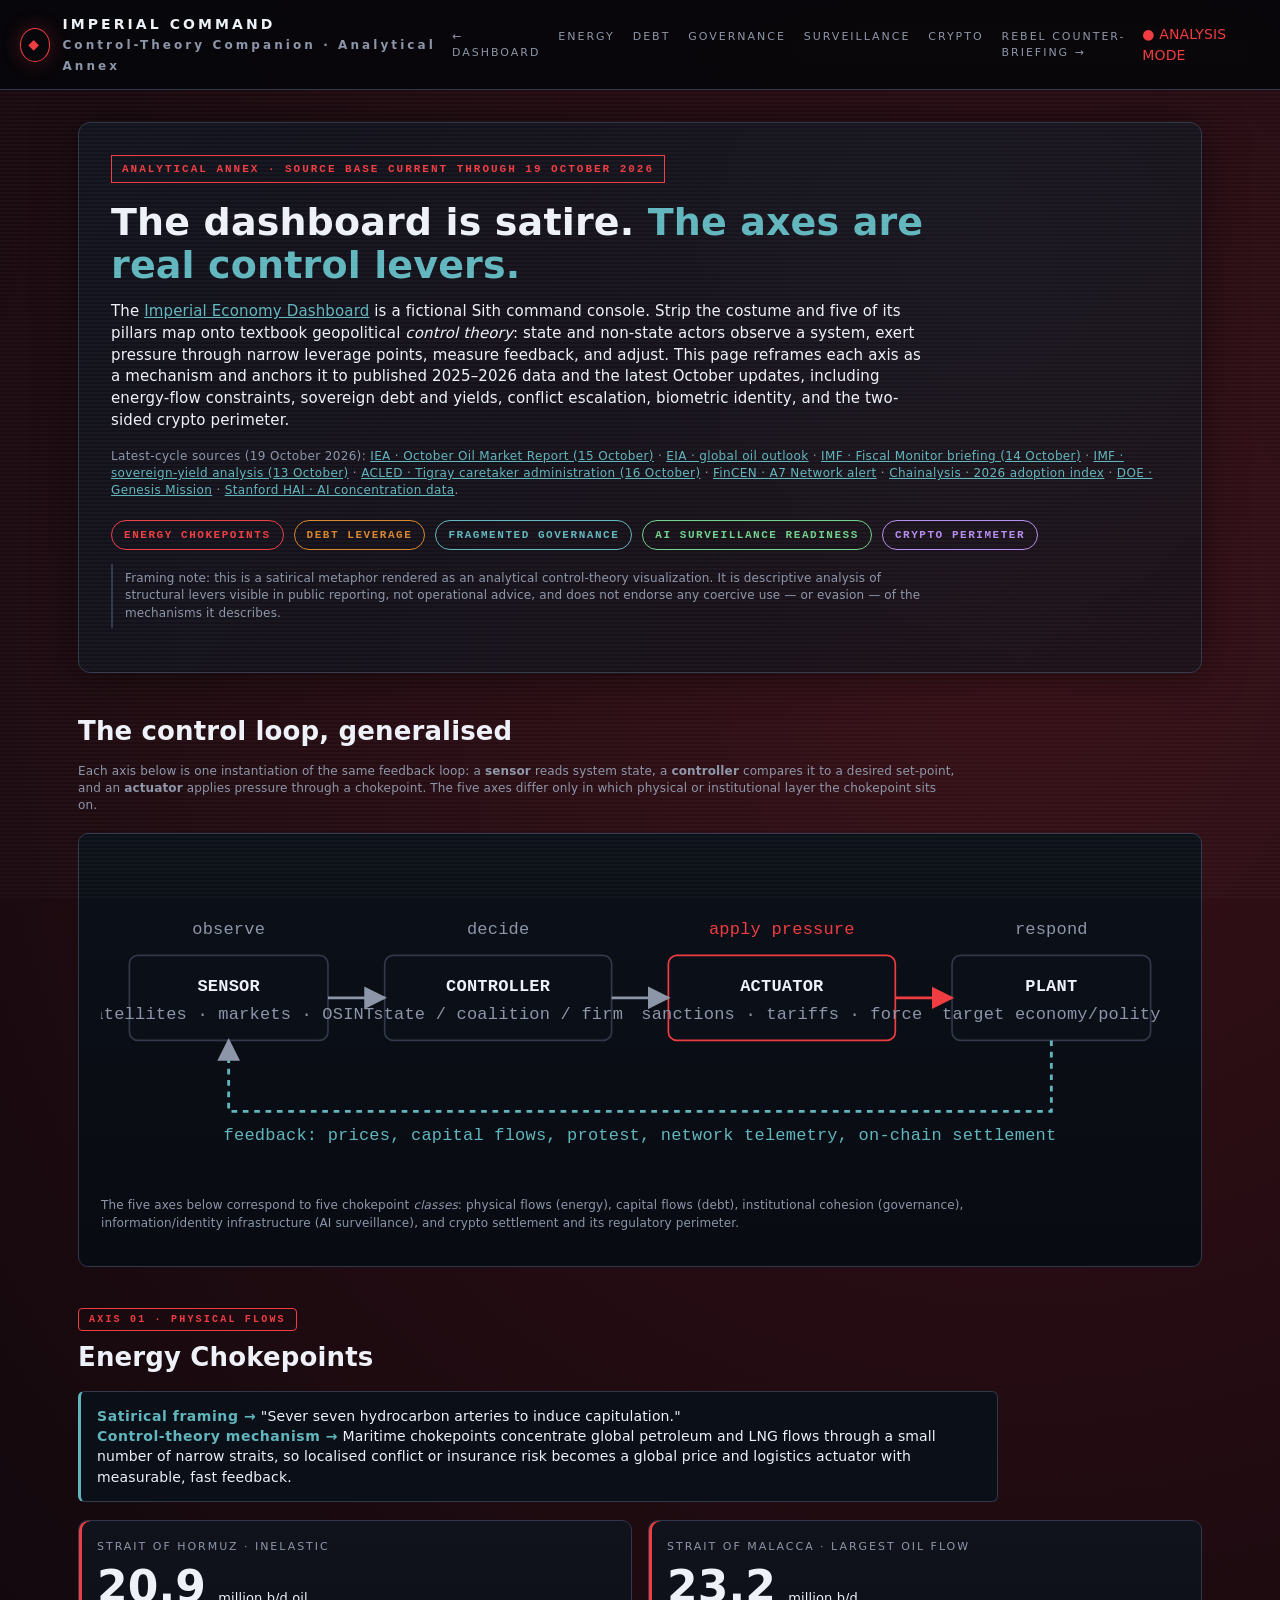
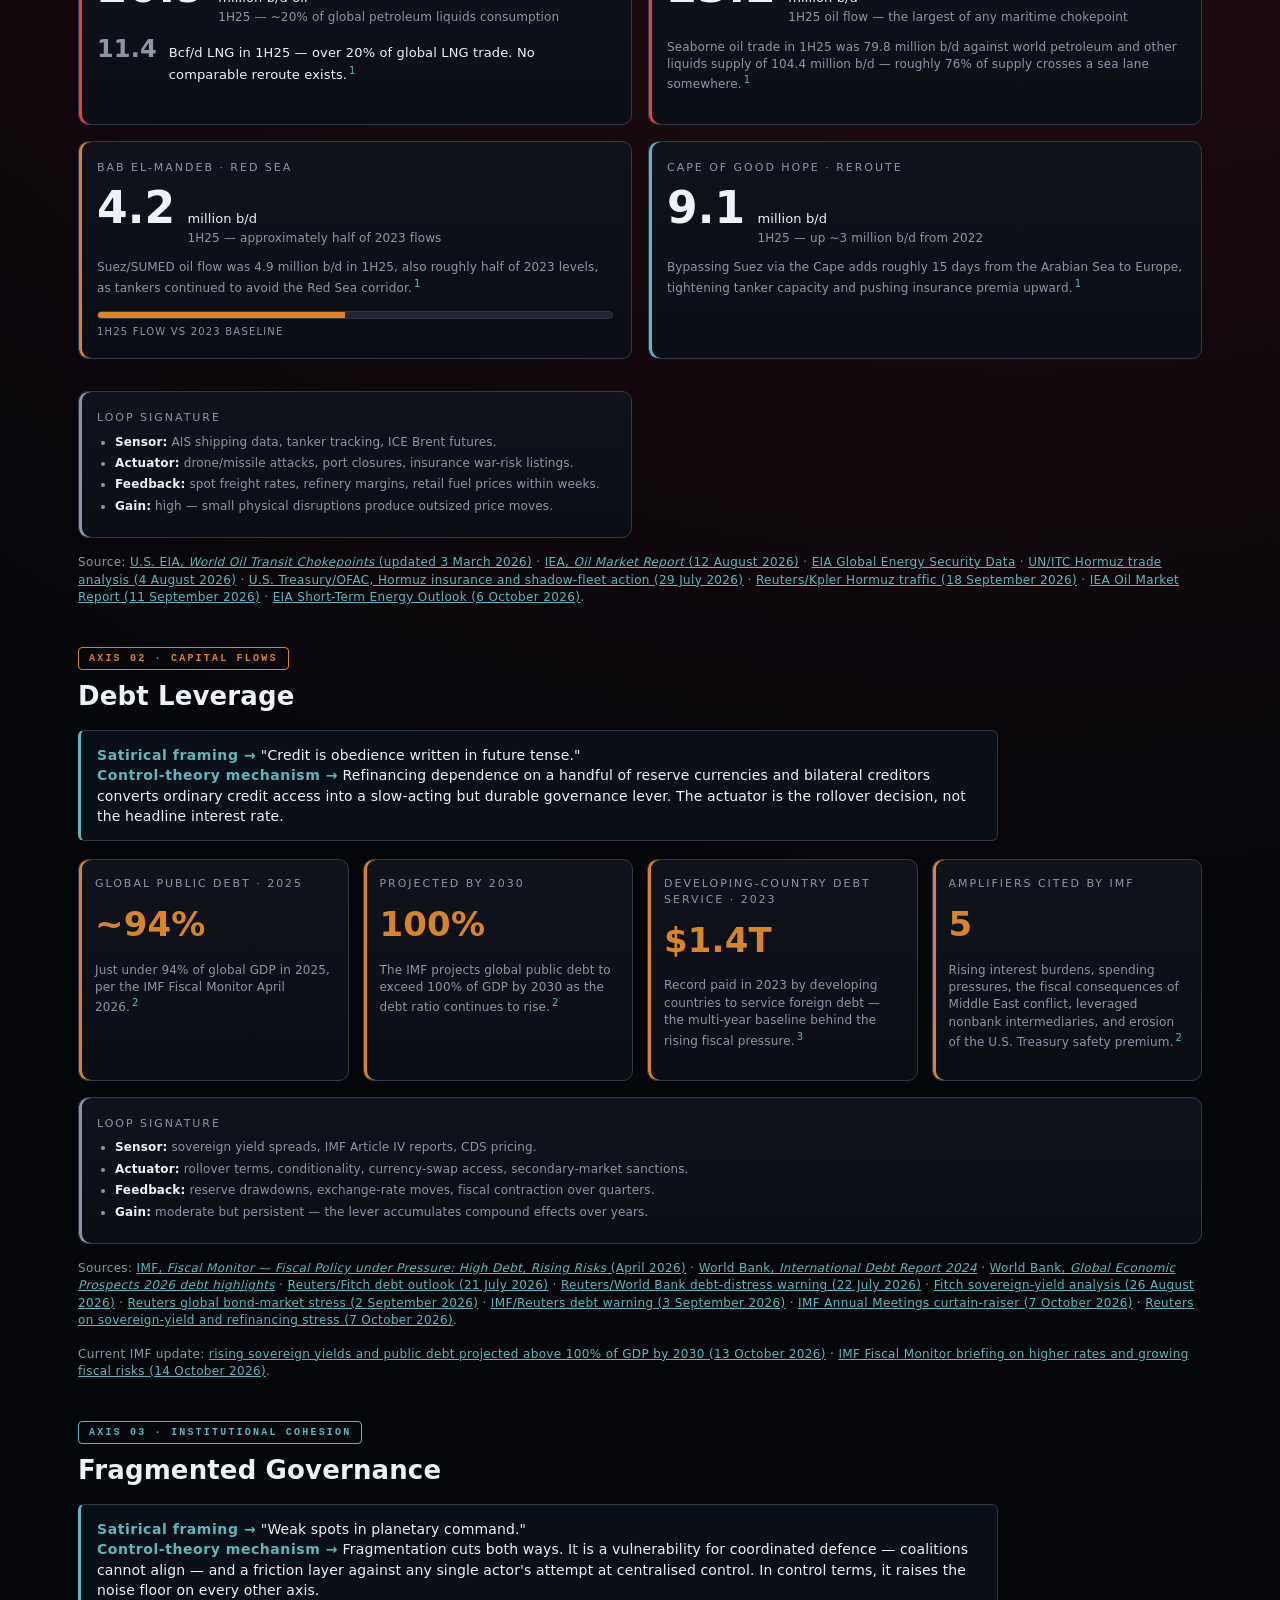
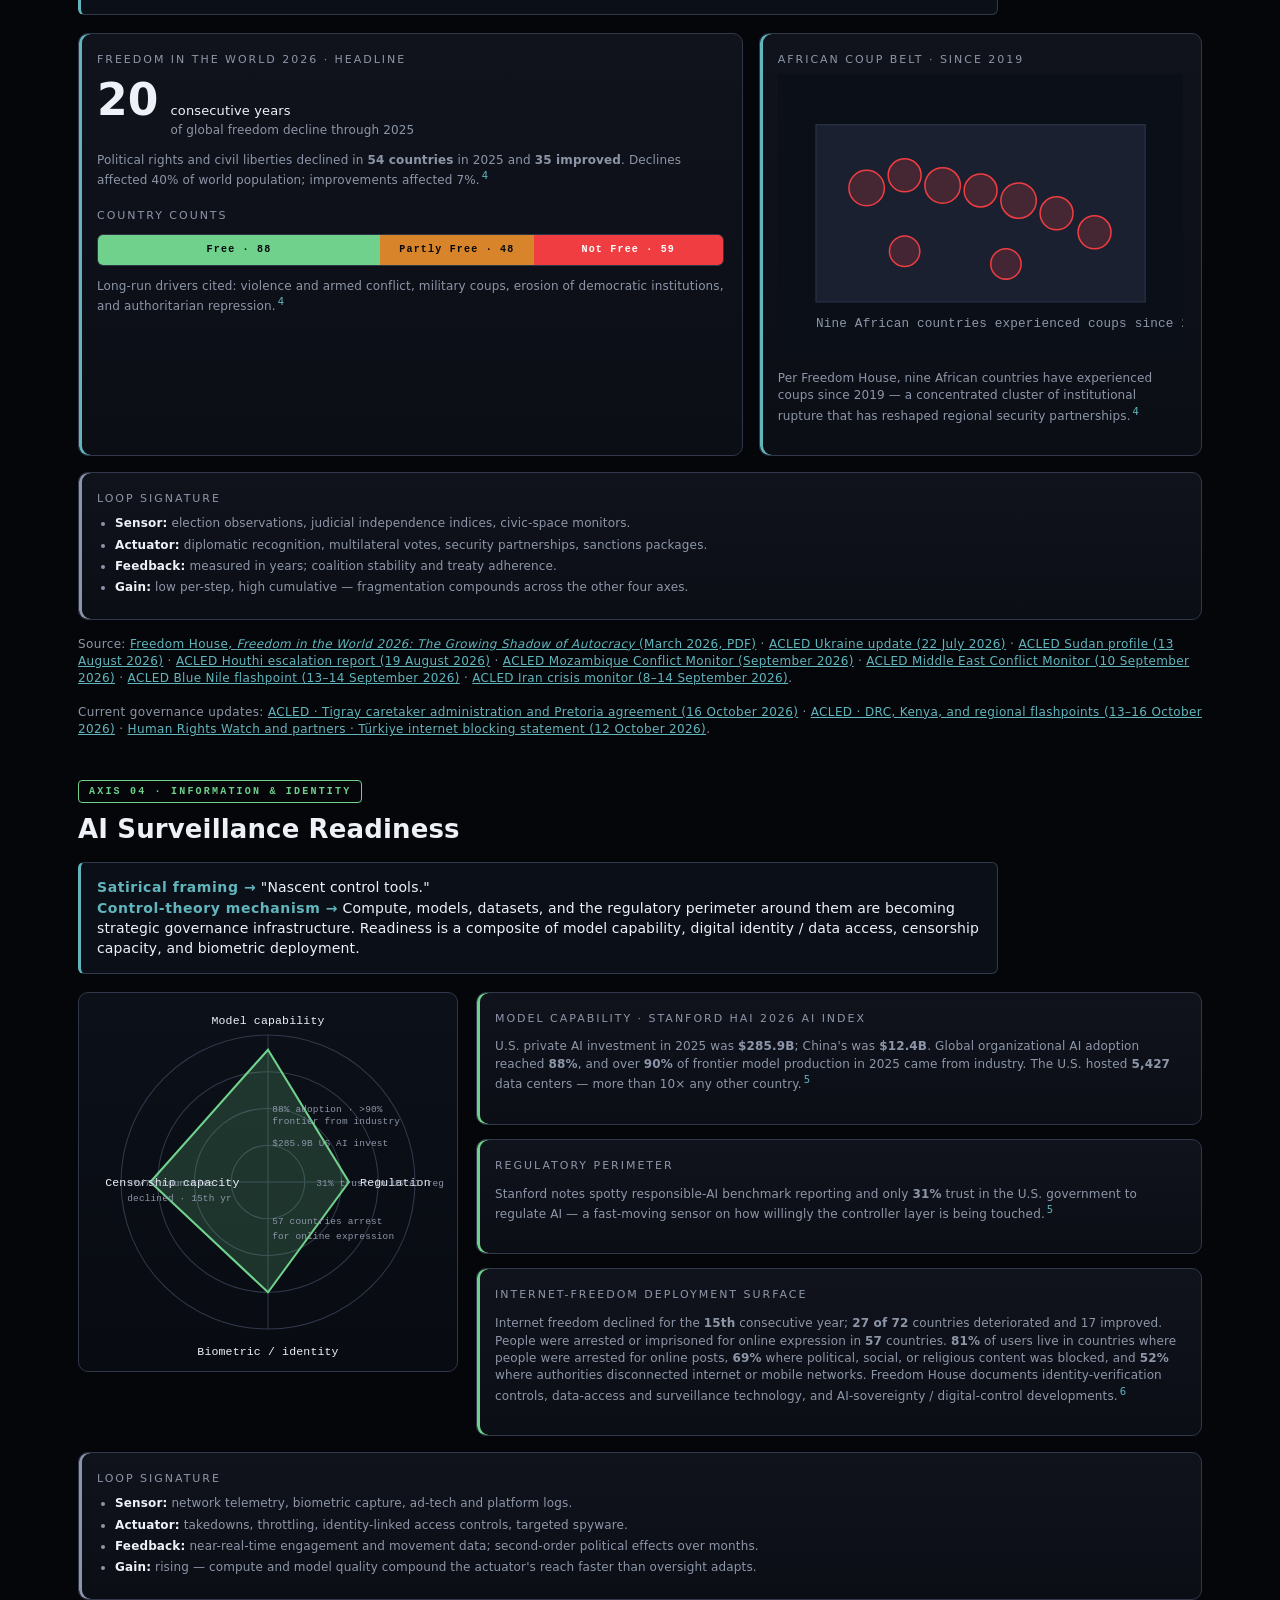
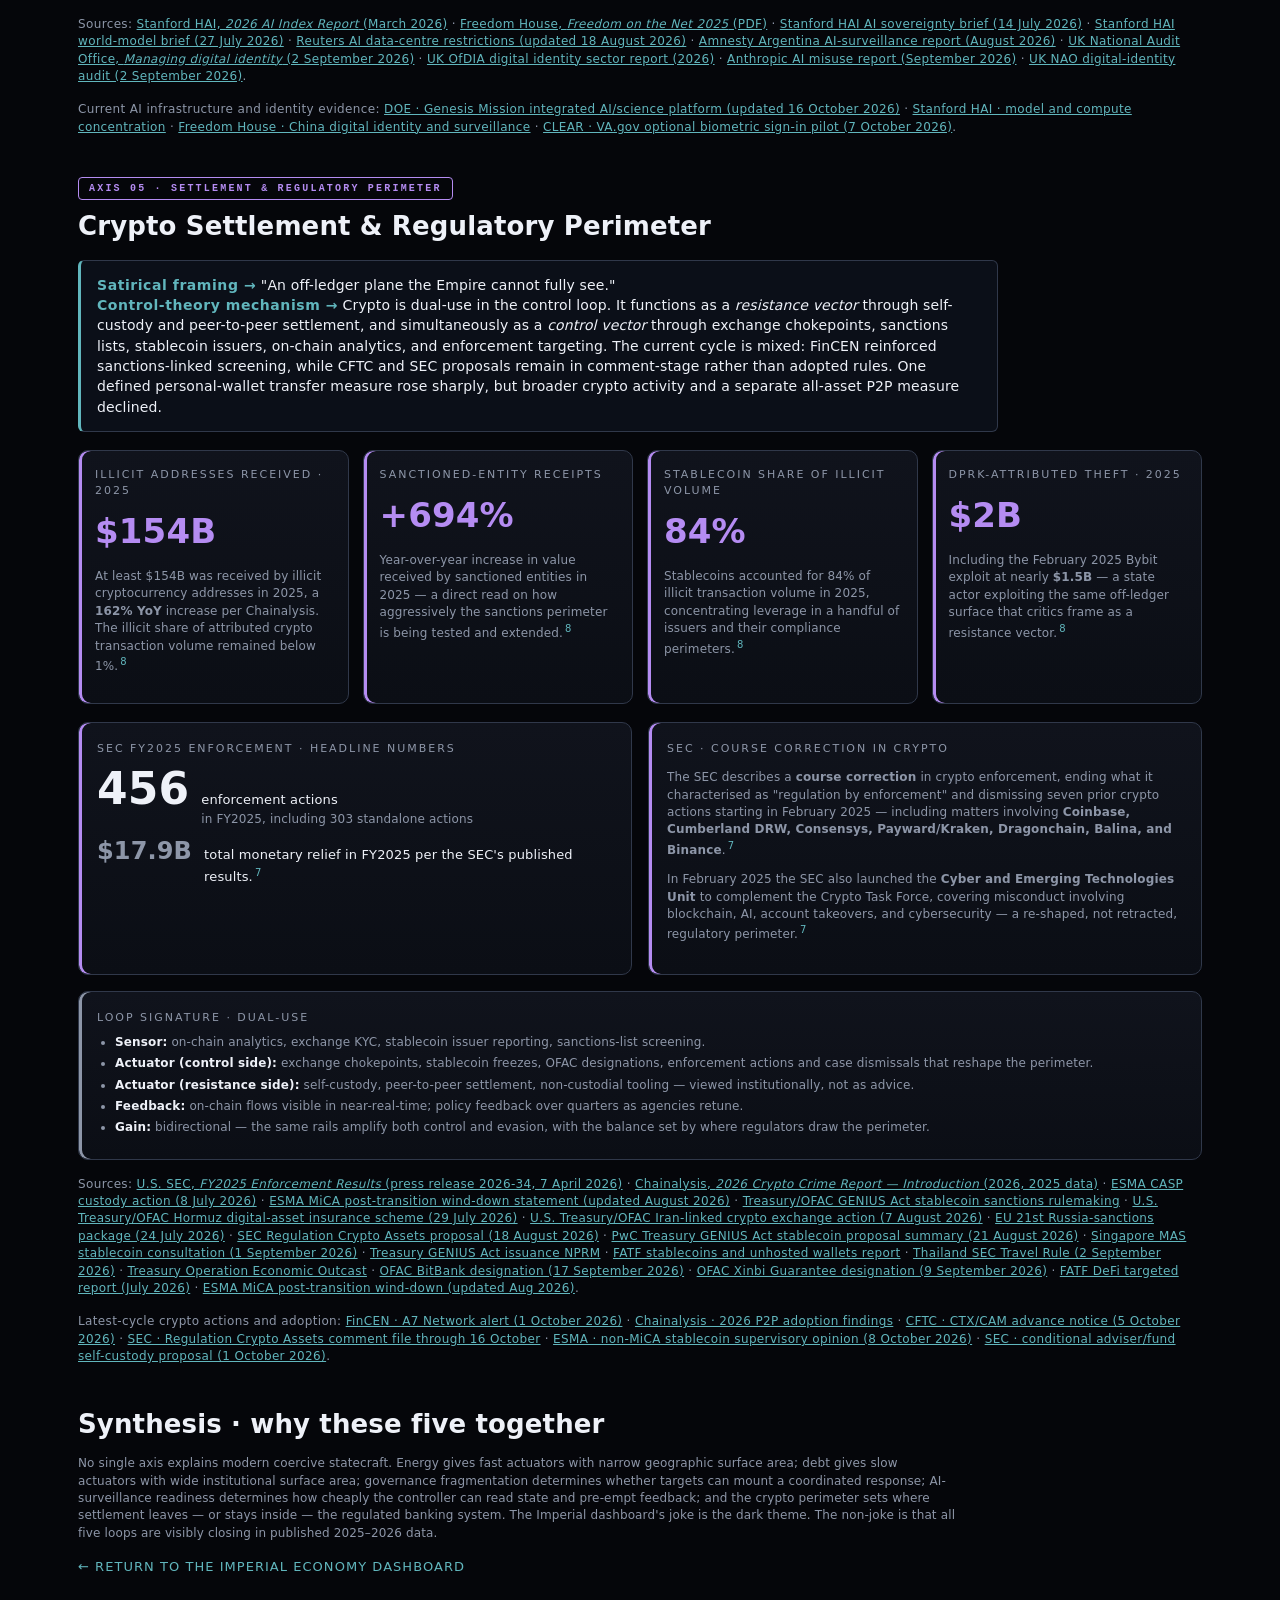
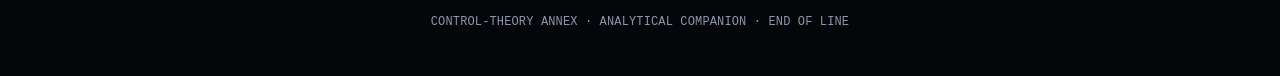
==== commit 71ccfeef: "Weekly metric refresh 2026-10-19" ====
--- a/control-theory-explainer.html
+++ b/control-theory-explainer.html
@@ -4,7 +4,7 @@
   <meta charset="utf-8">
   <meta name="viewport" content="width=device-width,initial-scale=1">
   <title>Control-Theory Companion · Imperial Economy Dashboard</title>
-  <meta name="description" content="An analytical companion to the satirical Imperial Economy Dashboard. Five control axes and the Rebel Resistance Index — energy, debt, governance, AI surveillance, and crypto — mapped to public reporting current through 12 October 2026.">
+  <meta name="description" content="An analytical companion to the satirical Imperial Economy Dashboard. Five control axes and the Rebel Resistance Index — energy, debt, governance, AI surveillance, and crypto — mapped to public reporting current through 19 October 2026.">
   <link rel="stylesheet" href="css/styles.css">
   <link rel="stylesheet" href="css/explainer.css">
 </head>
@@ -31,7 +31,7 @@
 
   <main class="ex-main">
     <section class="ex-hero">
-      <span class="tag">ANALYTICAL ANNEX · SOURCE BASE CURRENT THROUGH 12 OCTOBER 2026</span>
+      <span class="tag">ANALYTICAL ANNEX · SOURCE BASE CURRENT THROUGH 19 OCTOBER 2026</span>
       <h1>The dashboard is satire. <span>The axes are real control levers.</span></h1>
       <p class="ex-lede">
         The <a href="index.html">Imperial Economy Dashboard</a> is a fictional Sith
@@ -44,7 +44,7 @@
         escalation, biometric identity, and the two-sided crypto perimeter.
       </p>
       <p class="ex-cite">
-        Latest-cycle sources (12 October 2026): <a href="https://www.eia.gov/outlooks/steo/" target="_blank" rel="noopener">EIA · October Short-Term Energy Outlook</a> · <a href="https://www.reuters.com/world/asia-pacific/imf-chief-warns-energy-shock-growing-debt-ai-risks-threaten-global-growth-2026-10-07/" target="_blank" rel="noopener">Reuters · IMF debt and sovereign-yield warning (7 October)</a> · <a href="https://acleddata.com/expert-comment/what-main-reason-eritrean-forces-crossed-border-fight-within-ethiopias-tigray-region" target="_blank" rel="noopener">ACLED · Tigray escalation (7 October)</a> · <a href="https://www.fincen.gov/news/news-releases/fincen-announces-withdrawals-proposed-digital-asset-related-rules" target="_blank" rel="noopener">FinCEN · withdrawal of proposed wallet/mixing rules (5 October)</a> · <a href="https://www.esma.europa.eu/press-news/esma-news/esma-sets-out-supervisory-expectations-services-related-unauthorised" target="_blank" rel="noopener">ESMA · non-MiCA stablecoin supervision (8 October)</a> · <a href="https://ir.clearme.com/news-events/press-releases/detail/197/u-s-department-of-veterans-affairs-selects-clear-for-new" target="_blank" rel="noopener">VA/CLEAR · biometric identity pilot (7 October)</a>.
+        Latest-cycle sources (19 October 2026): <a href="https://www.iea.org/reports/oil-market-report-october-2026" target="_blank" rel="noopener">IEA · October Oil Market Report (15 October)</a> · <a href="https://www.eia.gov/outlooks/steo/report/global_oil.php" target="_blank" rel="noopener">EIA · global oil outlook</a> · <a href="https://mediacenter.imf.org/news/imf---fiscal-monitor-report-annual-meetings--2026/s/1b05cec6-cde8-4b75-80ec-2b29f9fb5d19" target="_blank" rel="noopener">IMF · Fiscal Monitor briefing (14 October)</a> · <a href="https://www.imf.org/en/blogs/articles/2026/10/13/rising-sovereign-yields-raise-the-fiscal-stakes" target="_blank" rel="noopener">IMF · sovereign-yield analysis (13 October)</a> · <a href="https://acleddata.com/expert-comment/does-ethiopias-new-caretaker-administration-signal-end-pretoria-peace-agreement" target="_blank" rel="noopener">ACLED · Tigray caretaker administration (16 October)</a> · <a href="https://www.fincen.gov/system/files/2026-10/FinCEN-Alert-A7-Network.pdf" target="_blank" rel="noopener">FinCEN · A7 Network alert</a> · <a href="https://www.chainalysis.com/blog/2026-global-crypto-adoption-index/" target="_blank" rel="noopener">Chainalysis · 2026 adoption index</a> · <a href="https://www.energy.gov/undersecretaryforscience/genesis-mission/genesis-mission" target="_blank" rel="noopener">DOE · Genesis Mission</a> · <a href="https://hai.stanford.edu/ai-index/2026-ai-index-report/research-and-development" target="_blank" rel="noopener">Stanford HAI · AI concentration data</a>.
       </p>
       <div class="ex-axes">
         <a class="ex-chip ex-chip-red"   href="#energy">Energy Chokepoints</a>
@@ -234,9 +234,9 @@
           <p class="small">Just under 94% of global GDP in 2025, per the IMF Fiscal Monitor April 2026.<sup><a href="#src-imf">2</a></sup></p>
         </div>
         <div class="ex-quad-card">
-          <div class="k">Projected by 2029</div>
+        <div class="k">Projected by 2030</div>
           <div class="ex-quad-num">100%</div>
-          <p class="small">Global public debt is projected to reach 100% of GDP by 2029 — one year earlier than the April 2025 projection.<sup><a href="#src-imf">2</a></sup></p>
+          <p class="small">The IMF projects global public debt to exceed 100% of GDP by 2030 as the debt ratio continues to rise.<sup><a href="#src-imf-oct">2</a></sup></p>
         </div>
         <div class="ex-quad-card">
           <div class="k">Developing-country debt service · 2023</div>
@@ -264,6 +264,7 @@
         <a id="src-imf" href="https://www.imf.org/en/publications/fm/issues/2026/04/15/fiscal-monitor-april-2026" target="_blank" rel="noopener">IMF, <em>Fiscal Monitor — Fiscal Policy under Pressure: High Debt, Rising Risks</em> (April 2026)</a> ·
         <a id="src-wb" href="https://www.worldbank.org/en/news/press-release/2024/12/03/developing-countries-paid-record-1-4-trillion-on-foreign-debt-in-2023" target="_blank" rel="noopener">World Bank, <em>International Debt Report 2024</em></a> · <a href="https://thedocs.worldbank.org/en/doc/2b672b3b0415d6b66c45b66579db4ef5-0050012026/related/GEP-Jun-2026-Chapter-3-highlights.pdf" target="_blank" rel="noopener">World Bank, <em>Global Economic Prospects 2026 debt highlights</em></a> · <a href="https://www.reuters.com/business/developed-market-debt-hit-record-758-trillion-shocks-spending-pressures-mount-2026-07-21/" target="_blank" rel="noopener">Reuters/Fitch debt outlook (21 July 2026)</a> · <a href="https://www.reuters.com/world/china/escalating-middle-east-war-could-slash-global-growth-13-2026-world-bank-chief-2026-07-22/" target="_blank" rel="noopener">Reuters/World Bank debt-distress warning (22 July 2026)</a> · <a href="https://www.fitchratings.com/research/sovereigns/sovereign-bond-yield-spike-highlights-persistent-fiscal-challenges-26-08-2026" target="_blank" rel="noopener">Fitch sovereign-yield analysis (26 August 2026)</a> · <a href="https://www.reuters.com/world/asia-pacific/bond-selloff-deepens-inflation-oil-prices-jolt-markets-2026-09-02/" target="_blank" rel="noopener">Reuters global bond-market stress (2 September 2026)</a> · <a href="https://www.reuters.com/world/china/imfs-georgieva-says-rising-bond-yields-threaten-progress-developing-country-debt-2026-09-03/" target="_blank" rel="noopener">IMF/Reuters debt warning (3 September 2026)</a> · <a href="https://www.imf.org/en/news/articles/2026/10/07/sp100726-2026-annual-meetings-curtain-raiser" target="_blank" rel="noopener">IMF Annual Meetings curtain-raiser (7 October 2026)</a> · <a href="https://www.reuters.com/world/asia-pacific/imf-chief-warns-energy-shock-growing-debt-ai-risks-threaten-global-growth-2026-10-07/" target="_blank" rel="noopener">Reuters on sovereign-yield and refinancing stress (7 October 2026)</a>.
       </p>
+      <p class="ex-cite">Current IMF update: <a id="src-imf-oct" href="https://www.imf.org/en/blogs/articles/2026/10/13/rising-sovereign-yields-raise-the-fiscal-stakes" target="_blank" rel="noopener">rising sovereign yields and public debt projected above 100% of GDP by 2030 (13 October 2026)</a> · <a href="https://mediacenter.imf.org/news/imf---fiscal-monitor-report-annual-meetings--2026/s/1b05cec6-cde8-4b75-80ec-2b29f9fb5d19" target="_blank" rel="noopener">IMF Fiscal Monitor briefing on higher rates and growing fiscal risks (14 October 2026)</a>.</p>
     </section>
 
     <!-- ─── GOVERNANCE ───────────────────────────────────────────────── -->
@@ -348,7 +349,7 @@
     </section>
 
       <p class="ex-cite">
-        Current governance updates: <a href="https://acleddata.com/expert-comment/what-main-reason-eritrean-forces-crossed-border-fight-within-ethiopias-tigray-region" target="_blank" rel="noopener">ACLED · Tigray cross-border escalation (7 October 2026)</a> · <a href="https://acleddata.com/report/militant-spillover-mali-raises-mining-related-security-risks-guinea" target="_blank" rel="noopener">ACLED · militant spillover in Guinea (8 October 2026)</a> · <a href="https://www.bignewsnetwork.com/news/279367980/trkiye-end-internet-censorship" target="_blank" rel="noopener">Human Rights Watch and partners · Türkiye internet blocking statement (12 October 2026)</a>.
+        Current governance updates: <a href="https://acleddata.com/expert-comment/does-ethiopias-new-caretaker-administration-signal-end-pretoria-peace-agreement" target="_blank" rel="noopener">ACLED · Tigray caretaker administration and Pretoria agreement (16 October 2026)</a> · <a href="https://acleddata.com/global-analysis" target="_blank" rel="noopener">ACLED · DRC, Kenya, and regional flashpoints (13–16 October 2026)</a> · <a href="https://www.bignewsnetwork.com/news/279367980/trkiye-end-internet-censorship" target="_blank" rel="noopener">Human Rights Watch and partners · Türkiye internet blocking statement (12 October 2026)</a>.
       </p>
     <!-- ─── AI SURVEILLANCE ──────────────────────────────────────────── -->
     <section class="ex-section" id="ai">
@@ -452,7 +453,7 @@
     </section>
 
       <p class="ex-cite">
-        Current identity deployment: <a href="https://ir.clearme.com/news-events/press-releases/detail/197/u-s-department-of-veterans-affairs-selects-clear-for-new" target="_blank" rel="noopener">CLEAR · VA.gov optional biometric sign-in pilot (7 October 2026)</a>.
+        Current AI infrastructure and identity evidence: <a href="https://www.energy.gov/undersecretaryforscience/genesis-mission/genesis-mission" target="_blank" rel="noopener">DOE · Genesis Mission integrated AI/science platform (updated 16 October 2026)</a> · <a href="https://hai.stanford.edu/ai-index/2026-ai-index-report/research-and-development" target="_blank" rel="noopener">Stanford HAI · model and compute concentration</a> · <a href="https://freedomhouse.org/country/china/freedom-world/2026" target="_blank" rel="noopener">Freedom House · China digital identity and surveillance</a> · <a href="https://ir.clearme.com/news-events/press-releases/detail/197/u-s-department-of-veterans-affairs-selects-clear-for-new" target="_blank" rel="noopener">CLEAR · VA.gov optional biometric sign-in pilot (7 October 2026)</a>.
       </p>
     <!-- ─── CRYPTO ─────────────────────────────────────────────────── -->
     <section class="ex-section" id="crypto">
@@ -467,9 +468,10 @@
           and peer-to-peer settlement, and simultaneously as a <em>control
           vector</em> through exchange chokepoints, sanctions lists, stablecoin
           issuers, on-chain analytics, and enforcement targeting. The current
-          cycle is mixed: EU stablecoin access controls tightened, while U.S.
-          agencies withdrew proposed wallet/mixing rules and the SEC outlined
-          conditional self-custody options for advisers and funds.
+          cycle is mixed: FinCEN reinforced sanctions-linked screening, while
+          CFTC and SEC proposals remain in comment-stage rather than adopted
+          rules. One defined personal-wallet transfer measure rose sharply, but
+          broader crypto activity and a separate all-asset P2P measure declined.
         </p>
       </div>
 
@@ -546,7 +548,7 @@
     </section>
 
       <p class="ex-cite">
-        Latest-cycle crypto actions: <a href="https://www.fincen.gov/news/news-releases/fincen-announces-withdrawals-proposed-digital-asset-related-rules" target="_blank" rel="noopener">FinCEN · withdrawal of proposed unhosted-wallet and mixing rules (5 October 2026)</a> · <a href="https://www.esma.europa.eu/press-news/esma-news/esma-sets-out-supervisory-expectations-services-related-unauthorised" target="_blank" rel="noopener">ESMA · non-MiCA stablecoin supervisory opinion (8 October 2026)</a> · <a href="https://www.sec.gov/newsroom/press-releases/2026-100-sec-proposal-would-address-how-investment-advisers-funds-can-custody-crypto-assets-under-federal" target="_blank" rel="noopener">SEC · conditional adviser/fund self-custody proposal (1 October 2026)</a>.
+        Latest-cycle crypto actions and adoption: <a href="https://www.fincen.gov/system/files/2026-10/FinCEN-Alert-A7-Network.pdf" target="_blank" rel="noopener">FinCEN · A7 Network alert (1 October 2026)</a> · <a href="https://www.chainalysis.com/blog/2026-global-crypto-adoption-index/" target="_blank" rel="noopener">Chainalysis · 2026 P2P adoption findings</a> · <a href="https://www.cftc.gov/PressRoom/PressReleases/9307-26" target="_blank" rel="noopener">CFTC · CTX/CAM advance notice (5 October 2026)</a> · <a href="https://www.sec.gov/rules-regulations/public-comments/s7-2026-27" target="_blank" rel="noopener">SEC · Regulation Crypto Assets comment file through 16 October</a> · <a href="https://www.esma.europa.eu/press-news/esma-news/esma-sets-out-supervisory-expectations-services-related-unauthorised" target="_blank" rel="noopener">ESMA · non-MiCA stablecoin supervisory opinion (8 October 2026)</a> · <a href="https://www.sec.gov/newsroom/press-releases/2026-100-sec-proposal-would-address-how-investment-advisers-funds-can-custody-crypto-assets-under-federal" target="_blank" rel="noopener">SEC · conditional adviser/fund self-custody proposal (1 October 2026)</a>.
       </p>
     <!-- ─── SYNTHESIS ────────────────────────────────────────────────── -->
     <section class="ex-section">
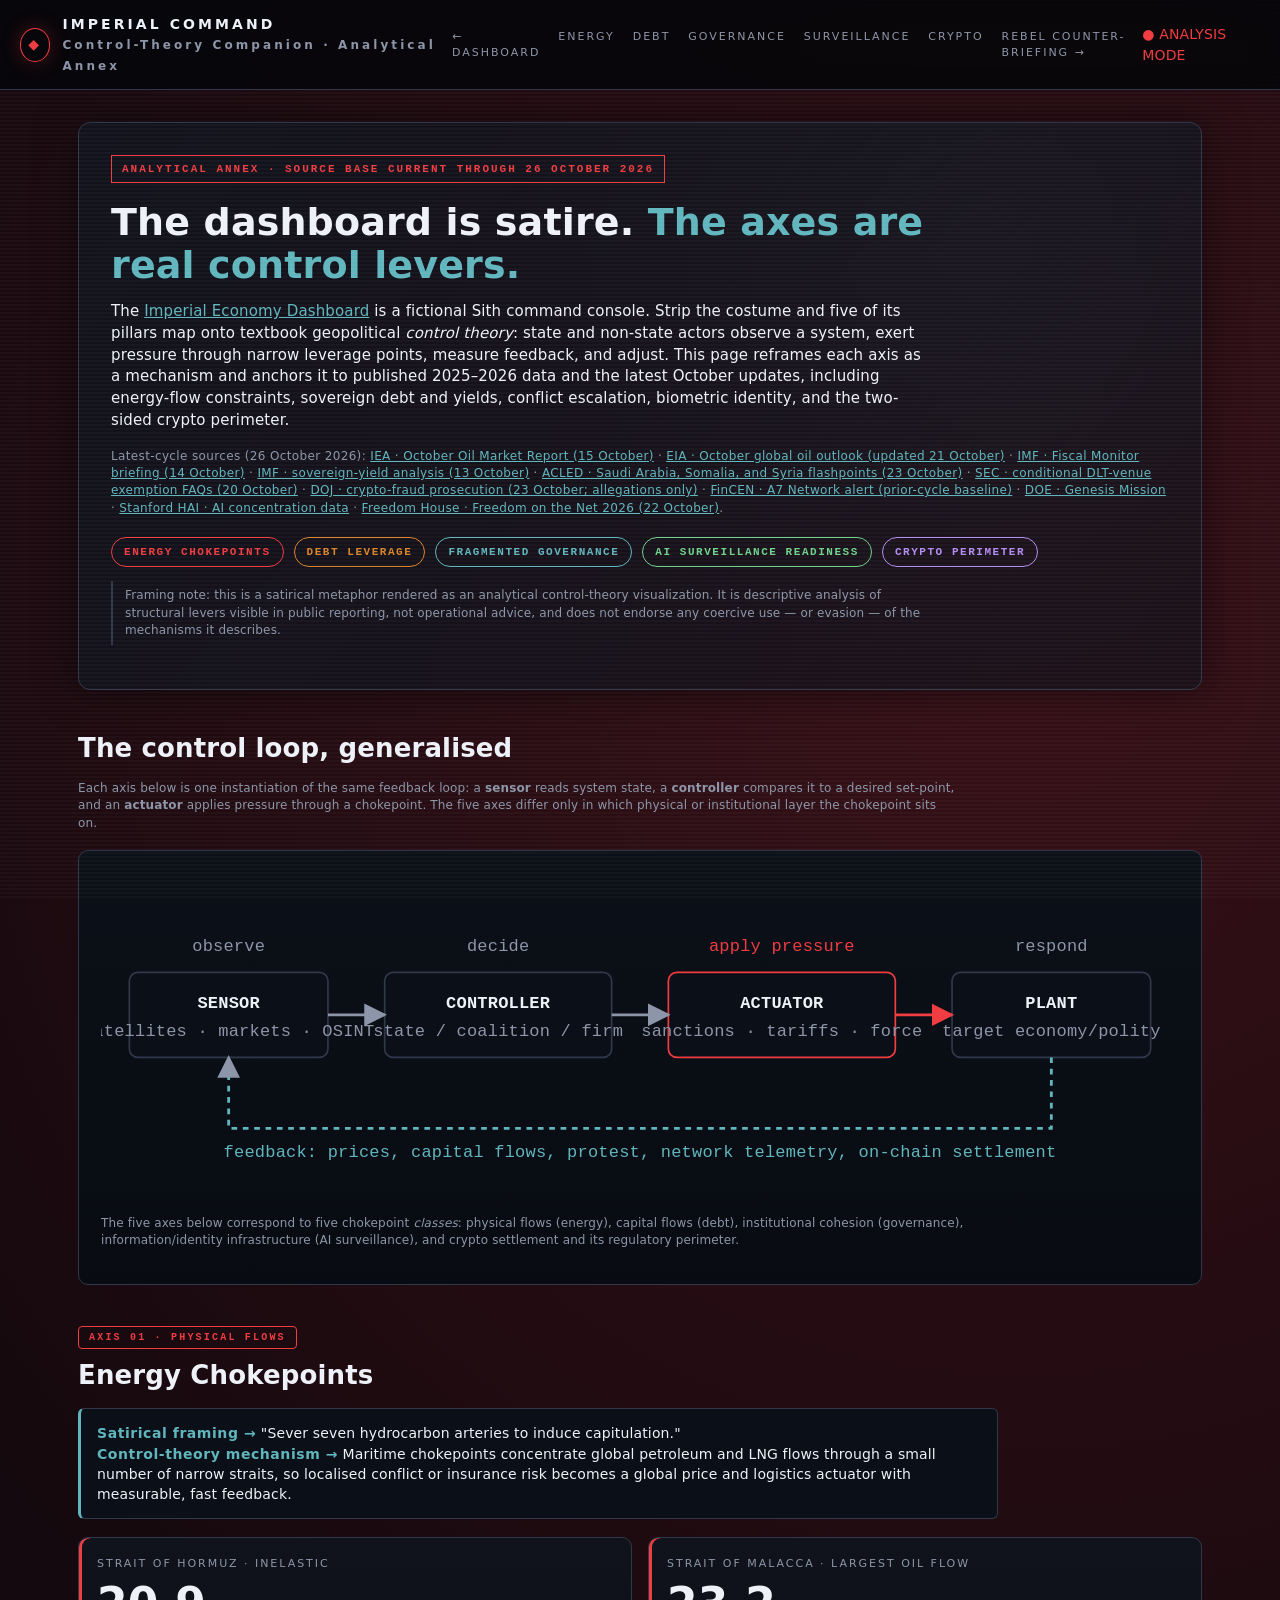
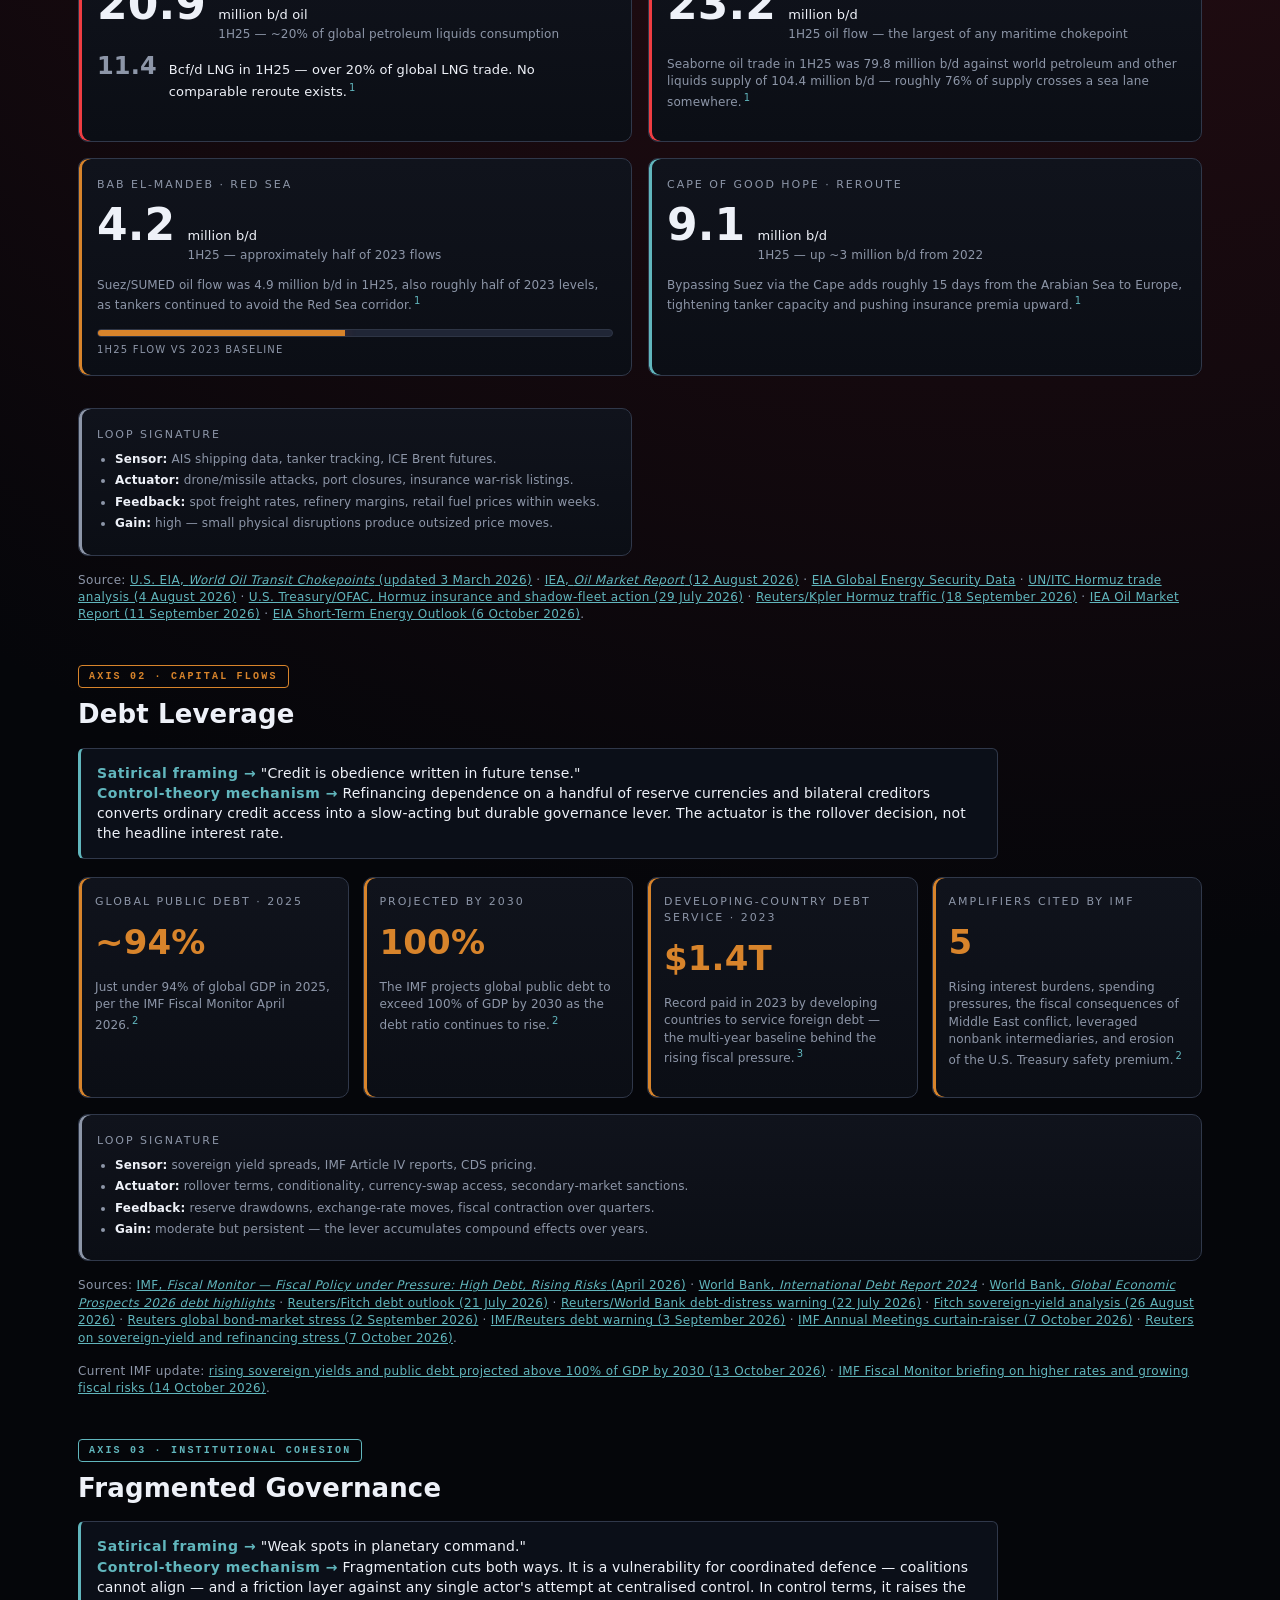
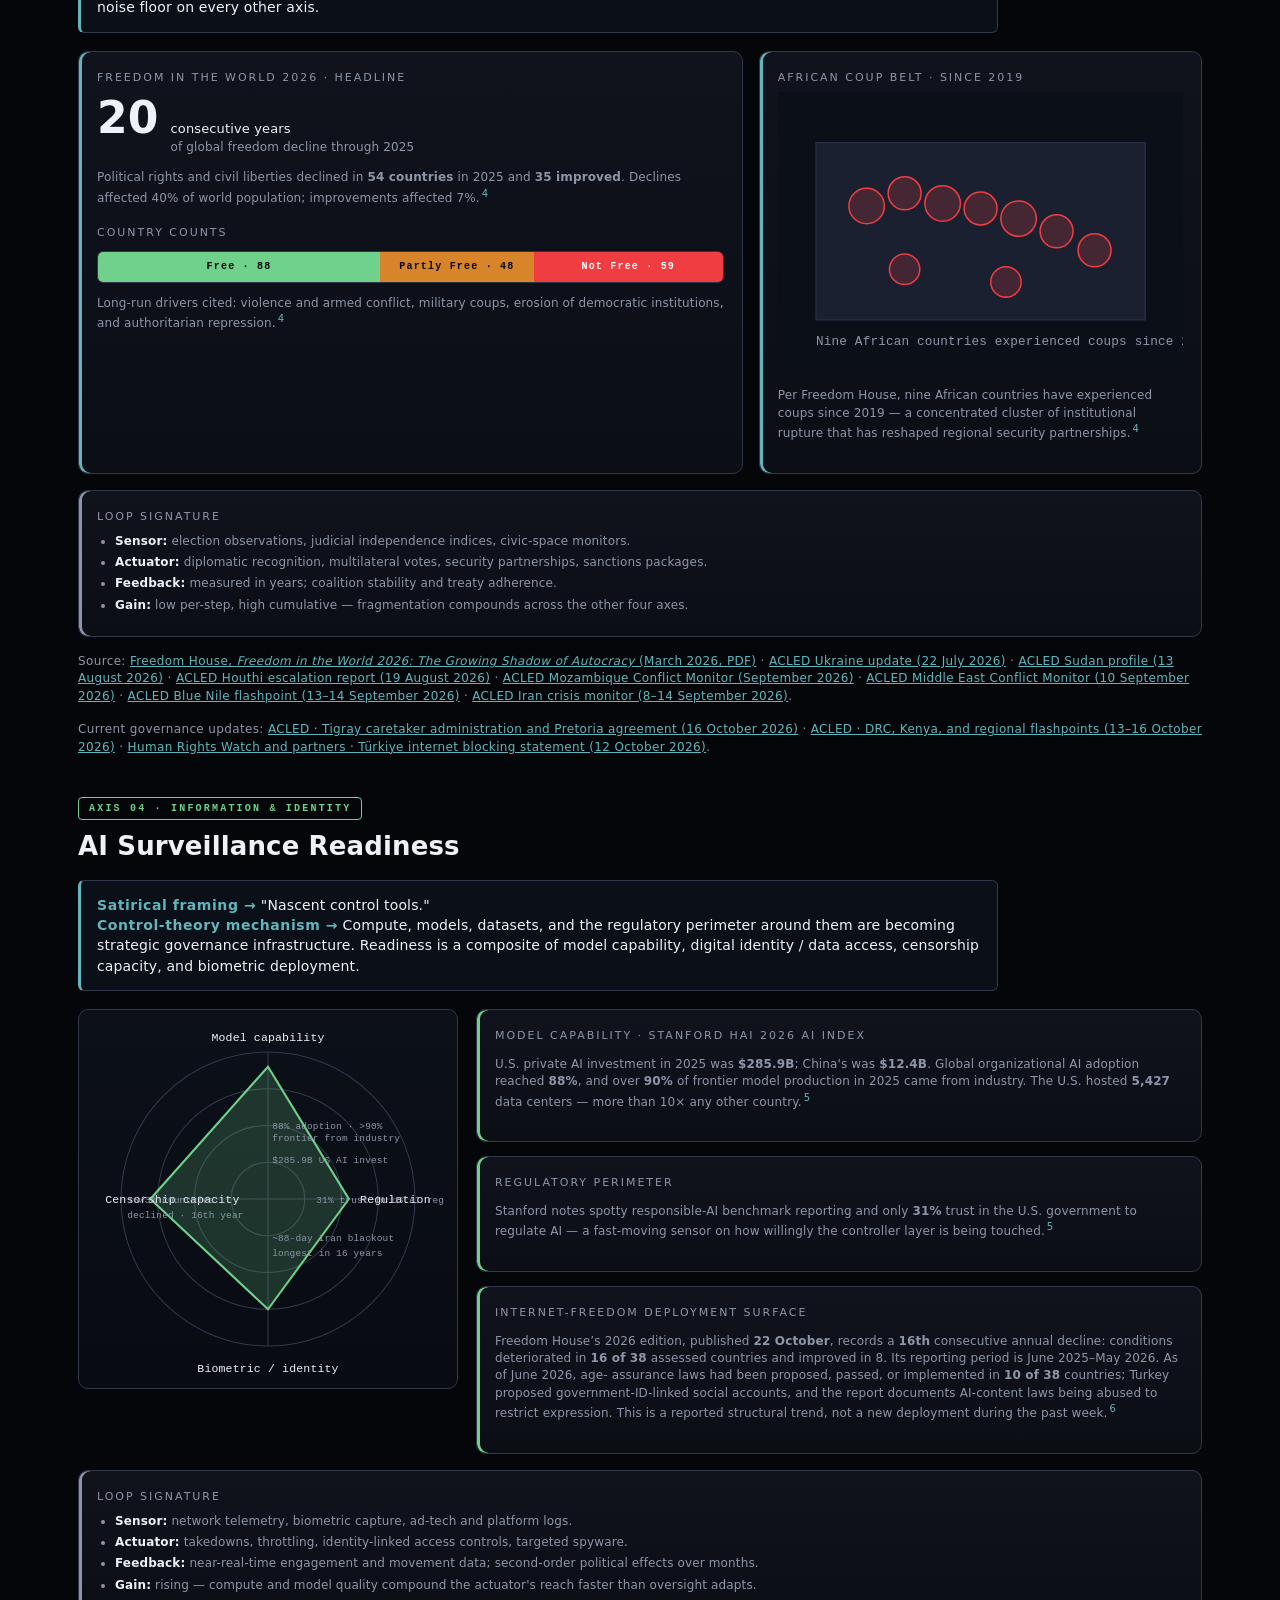
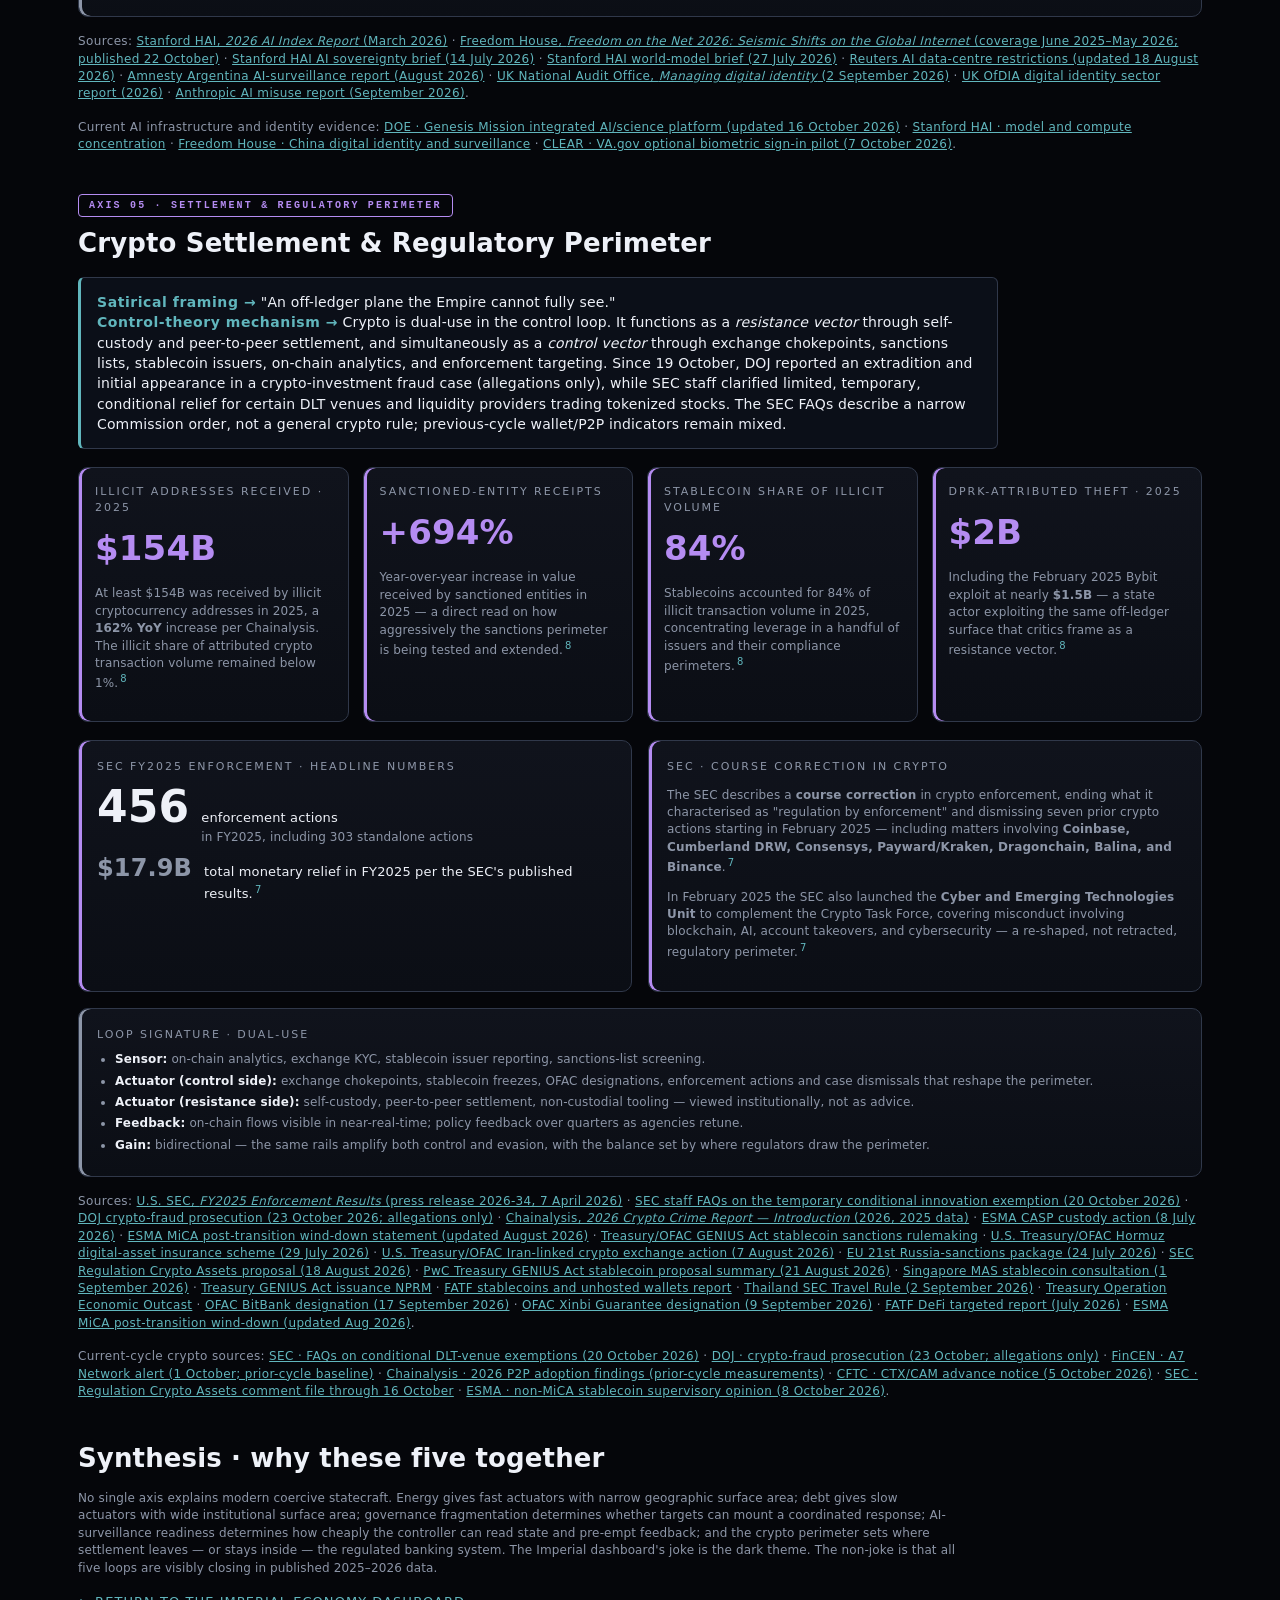
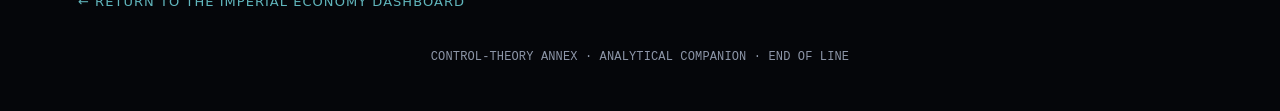
==== commit 98e33259: "Weekly metric refresh 2026-10-26" ====
--- a/control-theory-explainer.html
+++ b/control-theory-explainer.html
@@ -4,8 +4,8 @@
   <meta charset="utf-8">
   <meta name="viewport" content="width=device-width,initial-scale=1">
   <title>Control-Theory Companion · Imperial Economy Dashboard</title>
-  <meta name="description" content="An analytical companion to the satirical Imperial Economy Dashboard. Five control axes and the Rebel Resistance Index — energy, debt, governance, AI surveillance, and crypto — mapped to public reporting current through 19 October 2026.">
-  <link rel="stylesheet" href="css/styles.css">
+  <meta name="description" content="An analytical companion to the satirical Imperial Economy Dashboard. Five control axes and the Rebel Resistance Index — energy, debt, governance, AI surveillance, and crypto — mapped to public reporting current through 26 October 2026.">
+  <link rel="stylesheet" href="css/styles.css?v=20261026">
   <link rel="stylesheet" href="css/explainer.css">
 </head>
 <body class="explainer">
@@ -31,7 +31,7 @@
 
   <main class="ex-main">
     <section class="ex-hero">
-      <span class="tag">ANALYTICAL ANNEX · SOURCE BASE CURRENT THROUGH 19 OCTOBER 2026</span>
+      <span class="tag">ANALYTICAL ANNEX · SOURCE BASE CURRENT THROUGH 26 OCTOBER 2026</span>
       <h1>The dashboard is satire. <span>The axes are real control levers.</span></h1>
       <p class="ex-lede">
         The <a href="index.html">Imperial Economy Dashboard</a> is a fictional Sith
@@ -44,7 +44,7 @@
         escalation, biometric identity, and the two-sided crypto perimeter.
       </p>
       <p class="ex-cite">
-        Latest-cycle sources (19 October 2026): <a href="https://www.iea.org/reports/oil-market-report-october-2026" target="_blank" rel="noopener">IEA · October Oil Market Report (15 October)</a> · <a href="https://www.eia.gov/outlooks/steo/report/global_oil.php" target="_blank" rel="noopener">EIA · global oil outlook</a> · <a href="https://mediacenter.imf.org/news/imf---fiscal-monitor-report-annual-meetings--2026/s/1b05cec6-cde8-4b75-80ec-2b29f9fb5d19" target="_blank" rel="noopener">IMF · Fiscal Monitor briefing (14 October)</a> · <a href="https://www.imf.org/en/blogs/articles/2026/10/13/rising-sovereign-yields-raise-the-fiscal-stakes" target="_blank" rel="noopener">IMF · sovereign-yield analysis (13 October)</a> · <a href="https://acleddata.com/expert-comment/does-ethiopias-new-caretaker-administration-signal-end-pretoria-peace-agreement" target="_blank" rel="noopener">ACLED · Tigray caretaker administration (16 October)</a> · <a href="https://www.fincen.gov/system/files/2026-10/FinCEN-Alert-A7-Network.pdf" target="_blank" rel="noopener">FinCEN · A7 Network alert</a> · <a href="https://www.chainalysis.com/blog/2026-global-crypto-adoption-index/" target="_blank" rel="noopener">Chainalysis · 2026 adoption index</a> · <a href="https://www.energy.gov/undersecretaryforscience/genesis-mission/genesis-mission" target="_blank" rel="noopener">DOE · Genesis Mission</a> · <a href="https://hai.stanford.edu/ai-index/2026-ai-index-report/research-and-development" target="_blank" rel="noopener">Stanford HAI · AI concentration data</a>.
+        Latest-cycle sources (26 October 2026): <a href="https://www.iea.org/reports/oil-market-report-october-2026" target="_blank" rel="noopener">IEA · October Oil Market Report (15 October)</a> · <a href="https://www.eia.gov/outlooks/steo/report/global_oil.php" target="_blank" rel="noopener">EIA · October global oil outlook (updated 21 October)</a> · <a href="https://mediacenter.imf.org/news/imf---fiscal-monitor-report-annual-meetings--2026/s/1b05cec6-cde8-4b75-80ec-2b29f9fb5d19" target="_blank" rel="noopener">IMF · Fiscal Monitor briefing (14 October)</a> · <a href="https://www.imf.org/en/blogs/articles/2026/10/13/rising-sovereign-yields-raise-the-fiscal-stakes" target="_blank" rel="noopener">IMF · sovereign-yield analysis (13 October)</a> · <a href="https://acleddata.com/global-analysis" target="_blank" rel="noopener">ACLED · Saudi Arabia, Somalia, and Syria flashpoints (23 October)</a> · <a href="https://www.sec.gov/featured-topics/crypto-task-force/cryptosec" target="_blank" rel="noopener">SEC · conditional DLT-venue exemption FAQs (20 October)</a> · <a href="https://www.justice.gov/usao-cdca/pr/chinese-national-extradited-alleged-role-multimillion-dollar-cryptocurrency-scam" target="_blank" rel="noopener">DOJ · crypto-fraud prosecution (23 October; allegations only)</a> · <a href="https://www.fincen.gov/system/files/2026-10/FinCEN-Alert-A7-Network.pdf" target="_blank" rel="noopener">FinCEN · A7 Network alert (prior-cycle baseline)</a> · <a href="https://www.energy.gov/undersecretaryforscience/genesis-mission/genesis-mission" target="_blank" rel="noopener">DOE · Genesis Mission</a> · <a href="https://hai.stanford.edu/ai-index/2026-ai-index-report/research-and-development" target="_blank" rel="noopener">Stanford HAI · AI concentration data</a> · <a href="https://freedomhouse.org/article/new-report-authoritarian-internet-controls-drive-16th-consecutive-year-decline-global" target="_blank" rel="noopener">Freedom House · Freedom on the Net 2026 (22 October)</a>.
       </p>
       <div class="ex-axes">
         <a class="ex-chip ex-chip-red"   href="#energy">Energy Chokepoints</a>
@@ -392,10 +392,10 @@
             <text x="184" y="113">88% adoption · &gt;90%</text>
             <text x="184" y="125">frontier from industry</text>
             <text x="226" y="184">31% trust in US AI reg</text>
-            <text x="184" y="220">57 countries arrest</text>
-            <text x="184" y="234">for online expression</text>
-            <text x="46"  y="184">27/72 countries</text>
-            <text x="46"  y="198">declined · 15th yr</text>
+            <text x="184" y="220">~88-day Iran blackout</text>
+            <text x="184" y="234">longest in 16 years</text>
+            <text x="46"  y="184">16/38 countries</text>
+            <text x="46"  y="198">declined · 16th year</text>
           </g>
         </svg>
 
@@ -422,15 +422,15 @@
           <div class="ex-panel ex-panel-green">
             <div class="k">Internet-freedom deployment surface</div>
             <p class="small">
-              Internet freedom declined for the <b>15th</b> consecutive year;
-              <b>27 of 72</b> countries deteriorated and 17 improved. People
-              were arrested or imprisoned for online expression in <b>57</b>
-              countries. <b>81%</b> of users live in countries where people were
-              arrested for online posts, <b>69%</b> where political, social, or
-              religious content was blocked, and <b>52%</b> where authorities
-              disconnected internet or mobile networks. Freedom House documents
-              identity-verification controls, data-access and surveillance
-              technology, and AI-sovereignty / digital-control developments.<sup><a href="#src-fotn">6</a></sup>
+              Freedom House’s 2026 edition, published <b>22 October</b>, records
+              a <b>16th</b> consecutive annual decline: conditions deteriorated
+              in <b>16 of 38</b> assessed countries and improved in 8. Its
+              reporting period is June 2025–May 2026. As of June 2026, age-
+              assurance laws had been proposed, passed, or implemented in
+              <b>10 of 38</b> countries; Turkey proposed government-ID-linked
+              social accounts, and the report documents AI-content laws being
+              abused to restrict expression. This is a reported structural
+              trend, not a new deployment during the past week.<sup><a href="#src-fotn">6</a></sup>
             </p>
           </div>
         </div>
@@ -448,7 +448,7 @@
       <p class="ex-cite">
         Sources:
         <a id="src-hai"  href="https://hai.stanford.edu/ai-index/2026-ai-index-report" target="_blank" rel="noopener">Stanford HAI, <em>2026 AI Index Report</em> (March 2026)</a> ·
-        <a id="src-fotn" href="https://freedomhouse.org/sites/default/files/2025-11/Freedom_on_the_Net_2025_Digital.pdf" target="_blank" rel="noopener">Freedom House, <em>Freedom on the Net 2025</em> (PDF)</a> · <a href="https://hai.stanford.edu/news/the-ai-sovereignty-paradox-should-countries-buy-build-or-lease-to-maintain-strategic-control-of-their-ai" target="_blank" rel="noopener">Stanford HAI AI sovereignty brief (14 July 2026)</a> · <a href="https://hai.stanford.edu/assets/files/hai-issue-brief-the-world-model-and-spatial-intelligence-era.pdf" target="_blank" rel="noopener">Stanford HAI world-model brief (27 July 2026)</a> · <a href="https://www.reuters.com/legal/litigation/where-authorities-are-restricting-data-centres-amid-ai-boom-2026-08-18/" target="_blank" rel="noopener">Reuters AI data-centre restrictions (updated 18 August 2026)</a> · <a href="https://www.amnesty.org/en/latest/news/2026/08/argentina-unchecked-deployment-of-ai-driven-surveillance-reinforces-a-techno-authoritarian-infrastructure-of-social-control/" target="_blank" rel="noopener">Amnesty Argentina AI-surveillance report (August 2026)</a> · <a href="https://www.nao.org.uk/wp-content/uploads/2026/09/Managing-digital-identity.pdf" target="_blank" rel="noopener">UK National Audit Office, <em>Managing digital identity</em> (2 September 2026)</a> · <a href="https://www.gov.uk/government/publications/digital-identity-sectoral-analysis-report-2026/digital-identity-sectoral-analysis-report-2026" target="_blank" rel="noopener">UK OfDIA digital identity sector report (2026)</a> · <a href="https://www.anthropic.com/threat-intelligence-report-september-2026" target="_blank" rel="noopener">Anthropic AI misuse report (September 2026)</a> · <a href="https://www.nao.org.uk/wp-content/uploads/2026/09/Managing-digital-identity.pdf" target="_blank" rel="noopener">UK NAO digital-identity audit (2 September 2026)</a>.
+        <a id="src-fotn" href="https://freedomhouse.org/report/freedom-net/2026/seismic-shifts-global-internet" target="_blank" rel="noopener">Freedom House, <em>Freedom on the Net 2026: Seismic Shifts on the Global Internet</em> (coverage June 2025–May 2026; published 22 October)</a> · <a href="https://hai.stanford.edu/news/the-ai-sovereignty-paradox-should-countries-buy-build-or-lease-to-maintain-strategic-control-of-their-ai" target="_blank" rel="noopener">Stanford HAI AI sovereignty brief (14 July 2026)</a> · <a href="https://hai.stanford.edu/assets/files/hai-issue-brief-the-world-model-and-spatial-intelligence-era.pdf" target="_blank" rel="noopener">Stanford HAI world-model brief (27 July 2026)</a> · <a href="https://www.reuters.com/legal/litigation/where-authorities-are-restricting-data-centres-amid-ai-boom-2026-08-18/" target="_blank" rel="noopener">Reuters AI data-centre restrictions (updated 18 August 2026)</a> · <a href="https://www.amnesty.org/en/latest/news/2026/08/argentina-unchecked-deployment-of-ai-driven-surveillance-reinforces-a-techno-authoritarian-infrastructure-of-social-control/" target="_blank" rel="noopener">Amnesty Argentina AI-surveillance report (August 2026)</a> · <a href="https://www.nao.org.uk/wp-content/uploads/2026/09/Managing-digital-identity.pdf" target="_blank" rel="noopener">UK National Audit Office, <em>Managing digital identity</em> (2 September 2026)</a> · <a href="https://www.gov.uk/government/publications/digital-identity-sectoral-analysis-report-2026/digital-identity-sectoral-analysis-report-2026" target="_blank" rel="noopener">UK OfDIA digital identity sector report (2026)</a> · <a href="https://www.anthropic.com/threat-intelligence-report-september-2026" target="_blank" rel="noopener">Anthropic AI misuse report (September 2026)</a>.
       </p>
     </section>
 
@@ -467,11 +467,13 @@
           loop. It functions as a <em>resistance vector</em> through self-custody
           and peer-to-peer settlement, and simultaneously as a <em>control
           vector</em> through exchange chokepoints, sanctions lists, stablecoin
-          issuers, on-chain analytics, and enforcement targeting. The current
-          cycle is mixed: FinCEN reinforced sanctions-linked screening, while
-          CFTC and SEC proposals remain in comment-stage rather than adopted
-          rules. One defined personal-wallet transfer measure rose sharply, but
-          broader crypto activity and a separate all-asset P2P measure declined.
+          issuers, on-chain analytics, and enforcement targeting. Since 19
+          October, DOJ reported an extradition and initial appearance in a
+          crypto-investment fraud case (allegations only), while SEC staff
+          clarified limited, temporary, conditional relief for certain DLT
+          venues and liquidity providers trading tokenized stocks. The SEC
+          FAQs describe a narrow Commission order, not a general crypto rule;
+          previous-cycle wallet/P2P indicators remain mixed.
         </p>
       </div>
 
@@ -543,12 +545,14 @@
       <p class="ex-cite">
         Sources:
         <a id="src-sec"   href="https://www.sec.gov/newsroom/press-releases/2026-34" target="_blank" rel="noopener">U.S. SEC, <em>FY2025 Enforcement Results</em> (press release 2026-34, 7 April 2026)</a> ·
+        <a href="https://www.sec.gov/featured-topics/crypto-task-force/cryptosec" target="_blank" rel="noopener">SEC staff FAQs on the temporary conditional innovation exemption (20 October 2026)</a> ·
+        <a href="https://www.justice.gov/usao-cdca/pr/chinese-national-extradited-alleged-role-multimillion-dollar-cryptocurrency-scam" target="_blank" rel="noopener">DOJ crypto-fraud prosecution (23 October 2026; allegations only)</a> ·
         <a id="src-chain" href="https://www.chainalysis.com/blog/2026-crypto-crime-report-introduction/" target="_blank" rel="noopener">Chainalysis, <em>2026 Crypto Crime Report — Introduction</em> (2026, 2025 data)</a> · <a href="https://www.esma.europa.eu/press-news/esma-news/esma-launches-common-supervisory-action-casps-digital-operational-resilience" target="_blank" rel="noopener">ESMA CASP custody action (8 July 2026)</a> · <a href="https://www.esma.europa.eu/sites/default/files/2026-06/ESMA75-113276571-1710_Public_Statement_MiCA_transitional_period_ends.pdf" target="_blank" rel="noopener">ESMA MiCA post-transition wind-down statement (updated August 2026)</a> · <a href="https://ofac.treasury.gov/recent-actions/20260408_33" target="_blank" rel="noopener">Treasury/OFAC GENIUS Act stablecoin sanctions rulemaking</a> · <a href="https://home.treasury.gov/news/press-releases/sb0581" target="_blank" rel="noopener">U.S. Treasury/OFAC Hormuz digital-asset insurance scheme (29 July 2026)</a> · <a href="https://home.treasury.gov/news/press-releases/sb0598" target="_blank" rel="noopener">U.S. Treasury/OFAC Iran-linked crypto exchange action (7 August 2026)</a> · <a href="https://www.eeas.europa.eu/delegations/ukraine/21st-package-sanctions-eu-hits-russian-energy-financial-services-and-crypto-hard_en" target="_blank" rel="noopener">EU 21st Russia-sanctions package (24 July 2026)</a> · <a href="https://www.sec.gov/newsroom/press-releases/2026-76-sec-proposes-new-regulation-crypto-assets" target="_blank" rel="noopener">SEC Regulation Crypto Assets proposal (18 August 2026)</a> · <a href="https://www.pwc.com/us/en/industries/financial-services/library/our-take/stablecoin-proposal-fincen-boi-aug-21-2026.html" target="_blank" rel="noopener">PwC Treasury GENIUS Act stablecoin proposal summary (21 August 2026)</a> · <a href="https://www.mas.gov.sg/news/media-releases/2026/mas-consults-on-legislative-amendments-to-implement-stablecoin-regulatory-framework" target="_blank" rel="noopener">Singapore MAS stablecoin consultation (1 September 2026)</a> · <a href="https://home.treasury.gov/news/press-releases/sb0605" target="_blank" rel="noopener">Treasury GENIUS Act issuance NPRM</a> · <a href="https://www.fatf-gafi.org/en/publications/Methodsandtrends/targeted-report-stablecoins-unhosted-wallets-peer-to-peer-transactions.html" target="_blank" rel="noopener">FATF stablecoins and unhosted wallets report</a> · <a href="https://www.sec.or.th/EN/Pages/News_Detail.aspx?SECID=13277" target="_blank" rel="noopener">Thailand SEC Travel Rule (2 September 2026)</a> · <a href="https://home.treasury.gov/news/press-releases/sb0613" target="_blank" rel="noopener">Treasury Operation Economic Outcast</a> · <a href="https://home.treasury.gov/news/press-releases/sb0632" target="_blank" rel="noopener">OFAC BitBank designation (17 September 2026)</a> · <a href="https://home.treasury.gov/news/press-releases/sb0624" target="_blank" rel="noopener">OFAC Xinbi Guarantee designation (9 September 2026)</a> · <a href="https://www.fatf-gafi.org/content/dam/fatf-gafi/reports/targeted-report-decentralised-finance-2026.pdf.coredownload.pdf" target="_blank" rel="noopener">FATF DeFi targeted report (July 2026)</a> · <a href="https://www.esma.europa.eu/sites/default/files/2026-06/ESMA75-113276571-1710_Public_Statement_MiCA_transitional_period_ends.pdf" target="_blank" rel="noopener">ESMA MiCA post-transition wind-down (updated Aug 2026)</a>.
       </p>
     </section>
 
       <p class="ex-cite">
-        Latest-cycle crypto actions and adoption: <a href="https://www.fincen.gov/system/files/2026-10/FinCEN-Alert-A7-Network.pdf" target="_blank" rel="noopener">FinCEN · A7 Network alert (1 October 2026)</a> · <a href="https://www.chainalysis.com/blog/2026-global-crypto-adoption-index/" target="_blank" rel="noopener">Chainalysis · 2026 P2P adoption findings</a> · <a href="https://www.cftc.gov/PressRoom/PressReleases/9307-26" target="_blank" rel="noopener">CFTC · CTX/CAM advance notice (5 October 2026)</a> · <a href="https://www.sec.gov/rules-regulations/public-comments/s7-2026-27" target="_blank" rel="noopener">SEC · Regulation Crypto Assets comment file through 16 October</a> · <a href="https://www.esma.europa.eu/press-news/esma-news/esma-sets-out-supervisory-expectations-services-related-unauthorised" target="_blank" rel="noopener">ESMA · non-MiCA stablecoin supervisory opinion (8 October 2026)</a> · <a href="https://www.sec.gov/newsroom/press-releases/2026-100-sec-proposal-would-address-how-investment-advisers-funds-can-custody-crypto-assets-under-federal" target="_blank" rel="noopener">SEC · conditional adviser/fund self-custody proposal (1 October 2026)</a>.
+        Current-cycle crypto sources: <a href="https://www.sec.gov/featured-topics/crypto-task-force/cryptosec" target="_blank" rel="noopener">SEC · FAQs on conditional DLT-venue exemptions (20 October 2026)</a> · <a href="https://www.justice.gov/usao-cdca/pr/chinese-national-extradited-alleged-role-multimillion-dollar-cryptocurrency-scam" target="_blank" rel="noopener">DOJ · crypto-fraud prosecution (23 October; allegations only)</a> · <a href="https://www.fincen.gov/system/files/2026-10/FinCEN-Alert-A7-Network.pdf" target="_blank" rel="noopener">FinCEN · A7 Network alert (1 October; prior-cycle baseline)</a> · <a href="https://www.chainalysis.com/blog/2026-global-crypto-adoption-index/" target="_blank" rel="noopener">Chainalysis · 2026 P2P adoption findings (prior-cycle measurements)</a> · <a href="https://www.cftc.gov/PressRoom/PressReleases/9307-26" target="_blank" rel="noopener">CFTC · CTX/CAM advance notice (5 October 2026)</a> · <a href="https://www.sec.gov/rules-regulations/public-comments/s7-2026-27" target="_blank" rel="noopener">SEC · Regulation Crypto Assets comment file through 16 October</a> · <a href="https://www.esma.europa.eu/press-news/esma-news/esma-sets-out-supervisory-expectations-services-related-unauthorised" target="_blank" rel="noopener">ESMA · non-MiCA stablecoin supervisory opinion (8 October 2026)</a>.
       </p>
     <!-- ─── SYNTHESIS ────────────────────────────────────────────────── -->
     <section class="ex-section">
--- a/css/styles.css
+++ b/css/styles.css
@@ -533,16 +533,18 @@
 }
 
 @media (max-width: 900px) {
-  .wrap { grid-template-columns: 1fr; }
+  .wrap { grid-template-columns: minmax(0, 1fr); }
   .side { border-right: 0; border-bottom: 1px solid var(--line); }
-  .hero, .grid { grid-template-columns: 1fr; }
+  .side, .main { min-width: 0; }
+  .hero, .grid { grid-template-columns: minmax(0, 1fr); }
   .cards, .gaugegrid { grid-template-columns: repeat(2, 1fr); }
   .nav { display: none; }
   .hero h1 { font-size: 32px; }
 }
 
 @media (max-width: 700px) {
-  .rri-grid { grid-template-columns: repeat(2, 1fr); }
+  .rri-grid { grid-template-columns: repeat(2, minmax(0, 1fr)); }
+  .rri-card { min-width: 0; }
   .rri-tip {
     position: fixed;
     left: 12px;
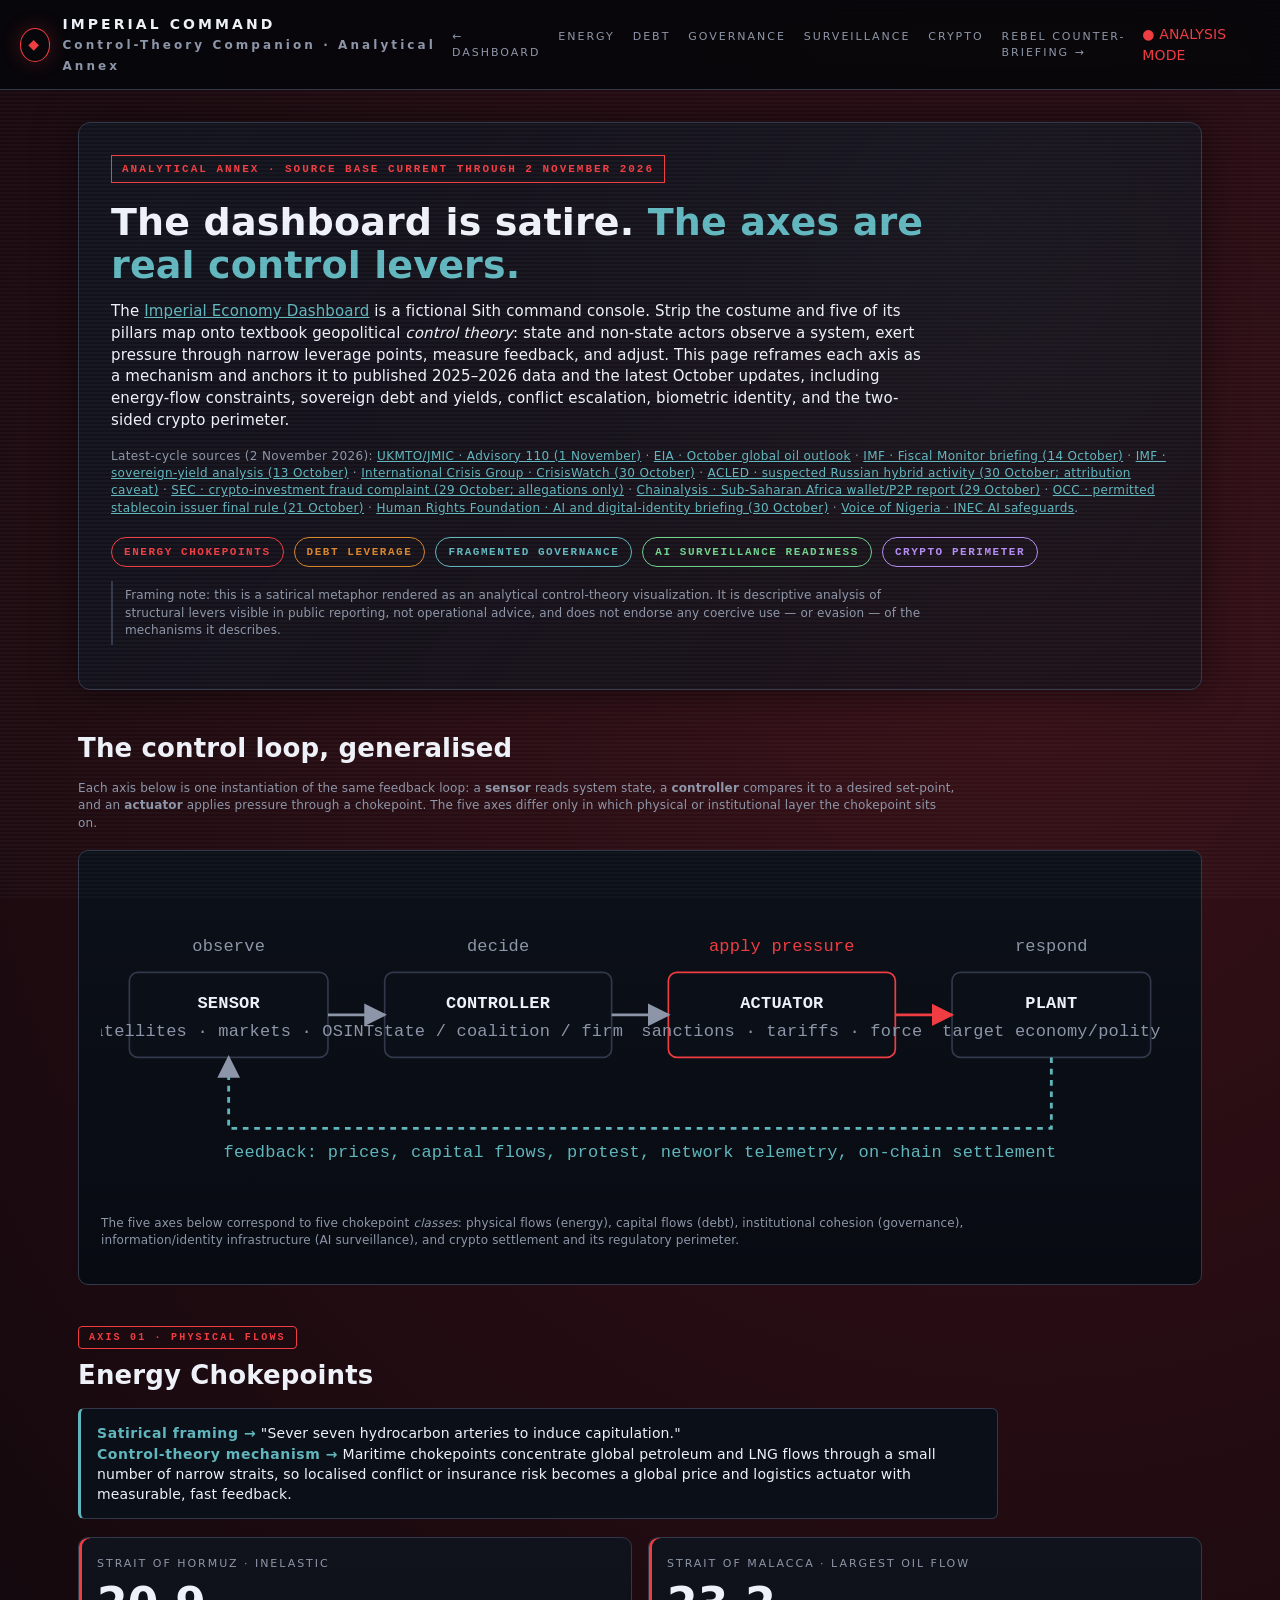
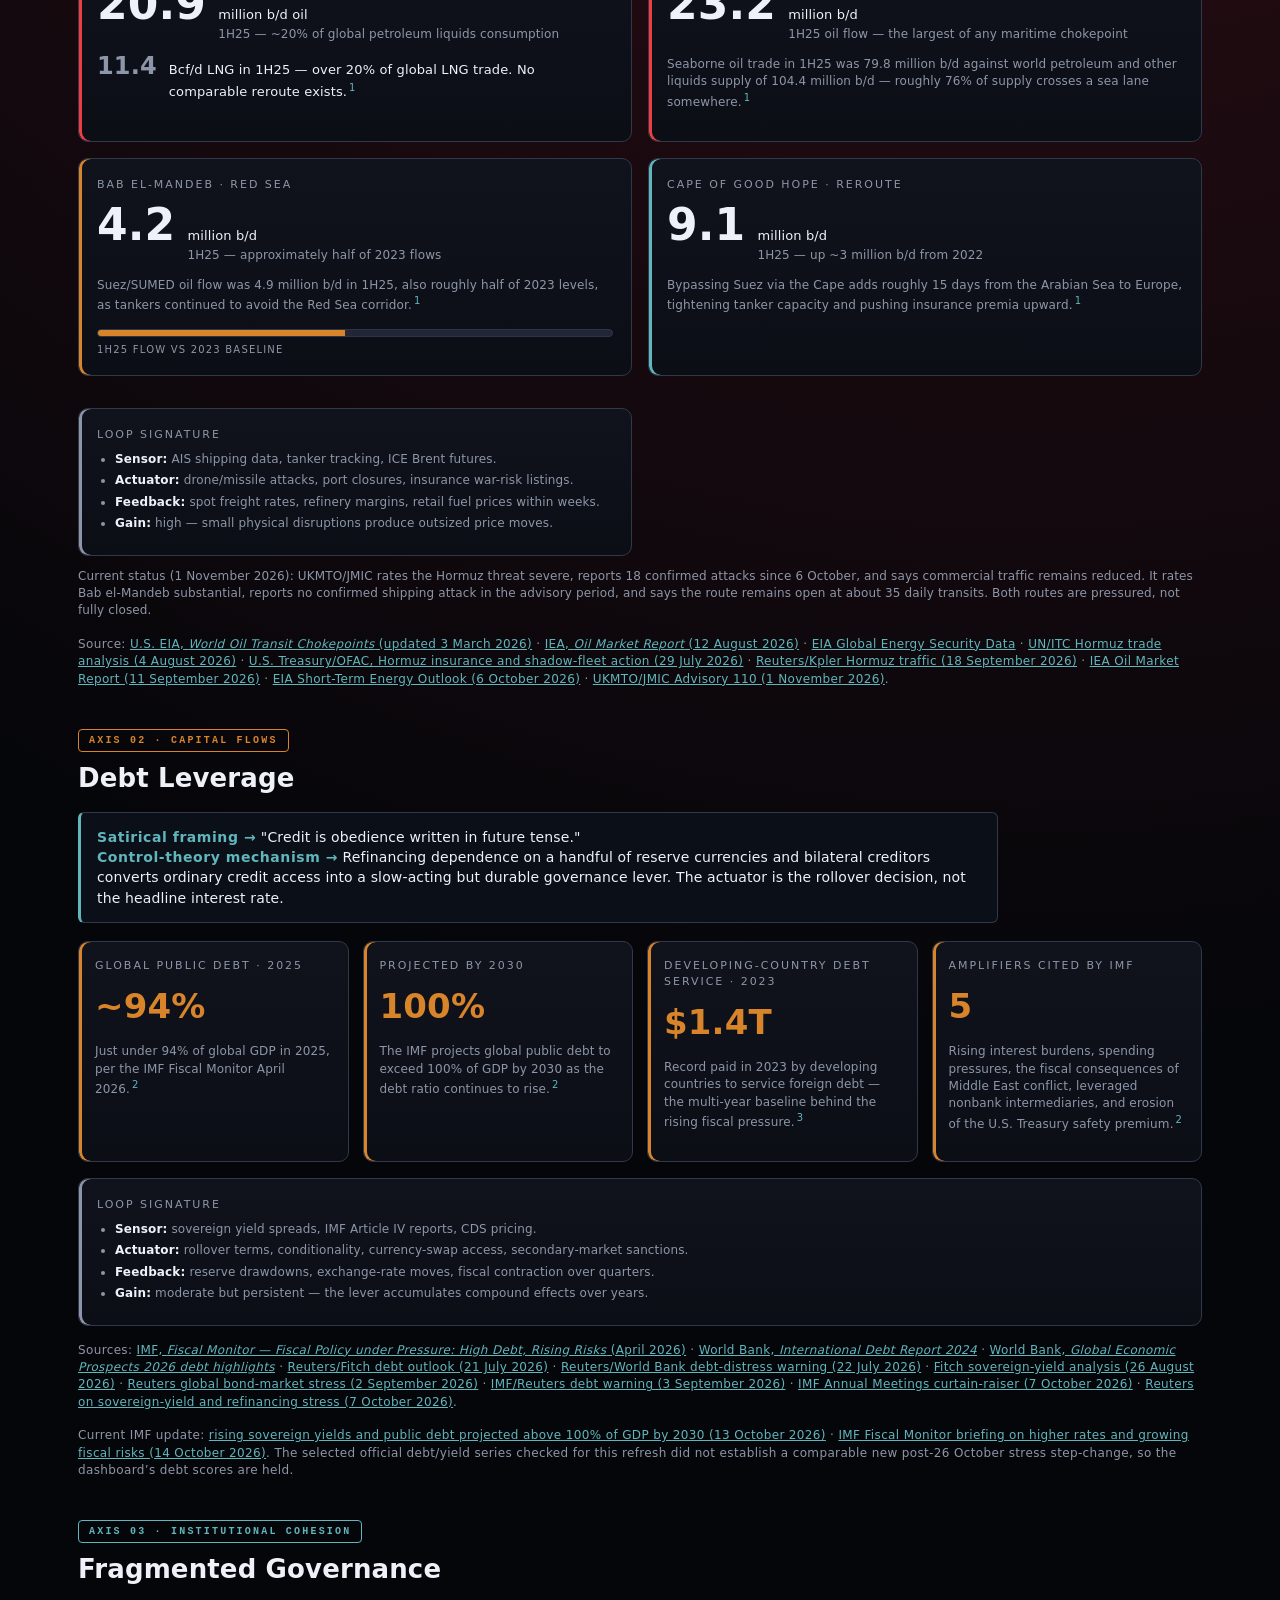
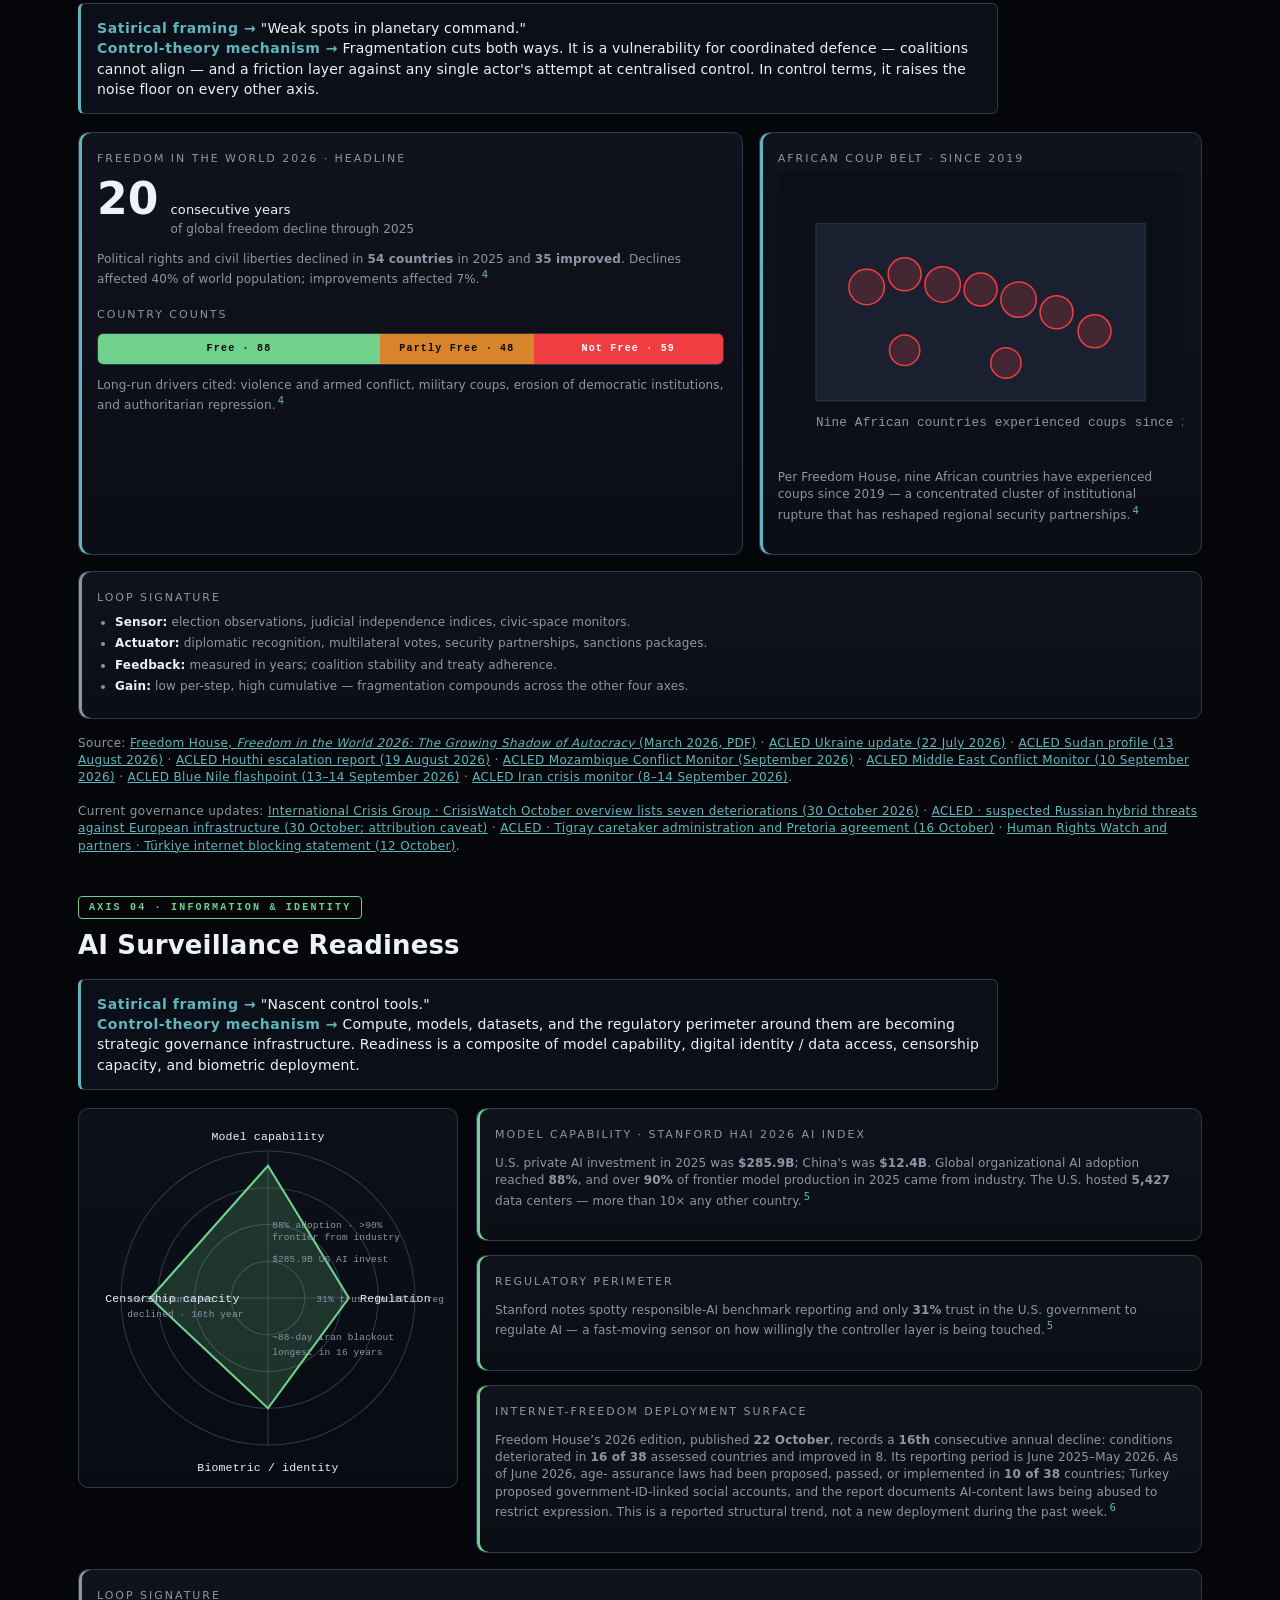
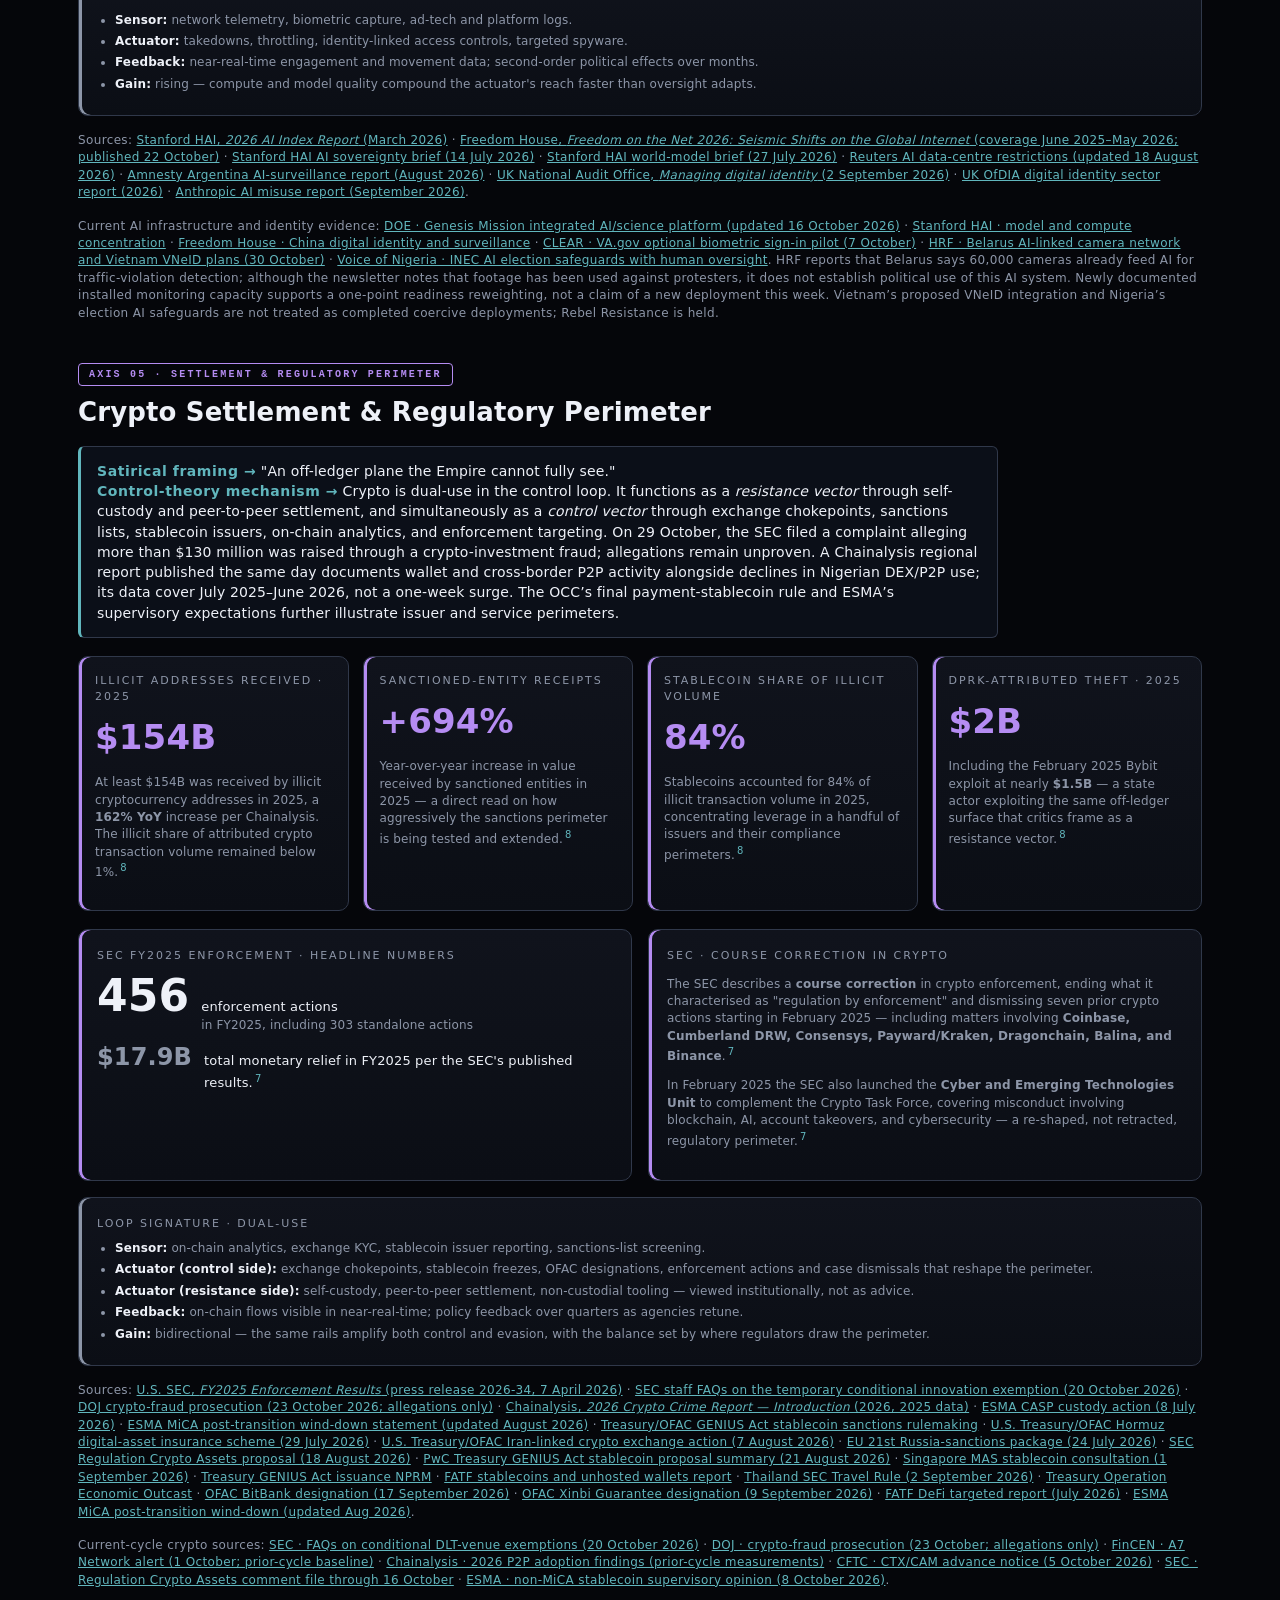
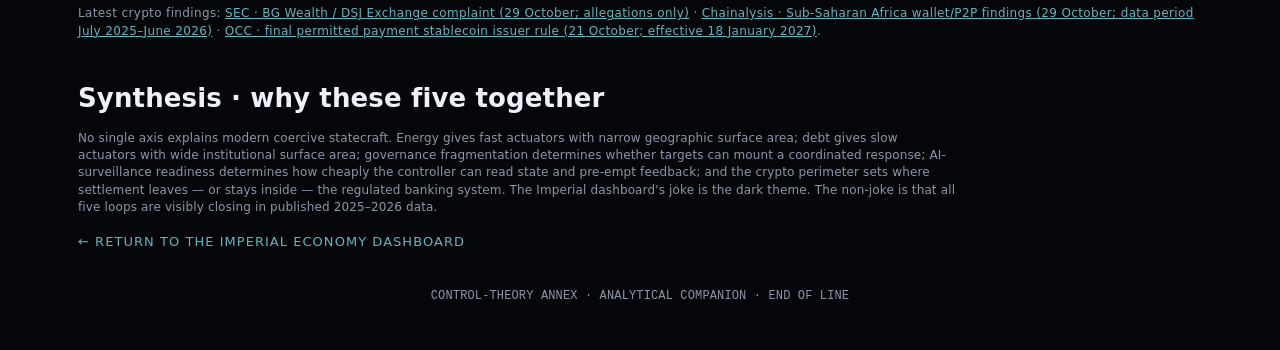
==== commit c6c582fb: "Weekly metric refresh 2026-11-02" ====
--- a/control-theory-explainer.html
+++ b/control-theory-explainer.html
@@ -4,8 +4,8 @@
   <meta charset="utf-8">
   <meta name="viewport" content="width=device-width,initial-scale=1">
   <title>Control-Theory Companion · Imperial Economy Dashboard</title>
-  <meta name="description" content="An analytical companion to the satirical Imperial Economy Dashboard. Five control axes and the Rebel Resistance Index — energy, debt, governance, AI surveillance, and crypto — mapped to public reporting current through 26 October 2026.">
-  <link rel="stylesheet" href="css/styles.css?v=20261026">
+  <meta name="description" content="An analytical companion to the satirical Imperial Economy Dashboard. Five control axes and the Rebel Resistance Index — energy, debt, governance, AI surveillance, and crypto — mapped to public reporting current through 2 November 2026.">
+  <link rel="stylesheet" href="css/styles.css?v=20261102">
   <link rel="stylesheet" href="css/explainer.css">
 </head>
 <body class="explainer">
@@ -31,7 +31,7 @@
 
   <main class="ex-main">
     <section class="ex-hero">
-      <span class="tag">ANALYTICAL ANNEX · SOURCE BASE CURRENT THROUGH 26 OCTOBER 2026</span>
+      <span class="tag">ANALYTICAL ANNEX · SOURCE BASE CURRENT THROUGH 2 NOVEMBER 2026</span>
       <h1>The dashboard is satire. <span>The axes are real control levers.</span></h1>
       <p class="ex-lede">
         The <a href="index.html">Imperial Economy Dashboard</a> is a fictional Sith
@@ -44,7 +44,7 @@
         escalation, biometric identity, and the two-sided crypto perimeter.
       </p>
       <p class="ex-cite">
-        Latest-cycle sources (26 October 2026): <a href="https://www.iea.org/reports/oil-market-report-october-2026" target="_blank" rel="noopener">IEA · October Oil Market Report (15 October)</a> · <a href="https://www.eia.gov/outlooks/steo/report/global_oil.php" target="_blank" rel="noopener">EIA · October global oil outlook (updated 21 October)</a> · <a href="https://mediacenter.imf.org/news/imf---fiscal-monitor-report-annual-meetings--2026/s/1b05cec6-cde8-4b75-80ec-2b29f9fb5d19" target="_blank" rel="noopener">IMF · Fiscal Monitor briefing (14 October)</a> · <a href="https://www.imf.org/en/blogs/articles/2026/10/13/rising-sovereign-yields-raise-the-fiscal-stakes" target="_blank" rel="noopener">IMF · sovereign-yield analysis (13 October)</a> · <a href="https://acleddata.com/global-analysis" target="_blank" rel="noopener">ACLED · Saudi Arabia, Somalia, and Syria flashpoints (23 October)</a> · <a href="https://www.sec.gov/featured-topics/crypto-task-force/cryptosec" target="_blank" rel="noopener">SEC · conditional DLT-venue exemption FAQs (20 October)</a> · <a href="https://www.justice.gov/usao-cdca/pr/chinese-national-extradited-alleged-role-multimillion-dollar-cryptocurrency-scam" target="_blank" rel="noopener">DOJ · crypto-fraud prosecution (23 October; allegations only)</a> · <a href="https://www.fincen.gov/system/files/2026-10/FinCEN-Alert-A7-Network.pdf" target="_blank" rel="noopener">FinCEN · A7 Network alert (prior-cycle baseline)</a> · <a href="https://www.energy.gov/undersecretaryforscience/genesis-mission/genesis-mission" target="_blank" rel="noopener">DOE · Genesis Mission</a> · <a href="https://hai.stanford.edu/ai-index/2026-ai-index-report/research-and-development" target="_blank" rel="noopener">Stanford HAI · AI concentration data</a> · <a href="https://freedomhouse.org/article/new-report-authoritarian-internet-controls-drive-16th-consecutive-year-decline-global" target="_blank" rel="noopener">Freedom House · Freedom on the Net 2026 (22 October)</a>.
+        Latest-cycle sources (2 November 2026): <a href="https://www.ukmto.org/-/media/ukmto/products/jmic_advisory_update_110_01-nov-1.pdf?rev=d2be223caff04f09bbf58d94c9aa8e0a" target="_blank" rel="noopener">UKMTO/JMIC · Advisory 110 (1 November)</a> · <a href="https://www.eia.gov/outlooks/steo/report/global_oil.php" target="_blank" rel="noopener">EIA · October global oil outlook</a> · <a href="https://mediacenter.imf.org/news/imf---fiscal-monitor-report-annual-meetings--2026/s/1b05cec6-cde8-4b75-80ec-2b29f9fb5d19" target="_blank" rel="noopener">IMF · Fiscal Monitor briefing (14 October)</a> · <a href="https://www.imf.org/en/blogs/articles/2026/10/13/rising-sovereign-yields-raise-the-fiscal-stakes" target="_blank" rel="noopener">IMF · sovereign-yield analysis (13 October)</a> · <a href="https://www.crisisgroup.org/es/crisiswatch" target="_blank" rel="noopener">International Crisis Group · CrisisWatch (30 October)</a> · <a href="https://acleddata.com/report/sabotage-escalation-russias-hybrid-threats-ramp-across-europe" target="_blank" rel="noopener">ACLED · suspected Russian hybrid activity (30 October; attribution caveat)</a> · <a href="https://www.sec.gov/enforcement-litigation/litigation-releases/lr-26679" target="_blank" rel="noopener">SEC · crypto-investment fraud complaint (29 October; allegations only)</a> · <a href="https://www.chainalysis.com/blog/sub-saharan-africa-crypto-adoption-2026/" target="_blank" rel="noopener">Chainalysis · Sub-Saharan Africa wallet/P2P report (29 October)</a> · <a href="https://www.occ.gov/news-issuances/news-releases/2026/nr-occ-2026-92.html" target="_blank" rel="noopener">OCC · permitted stablecoin issuer final rule (21 October)</a> · <a href="https://hrf.org/latest/hrfs-ai-for-individual-rights-newsletter-24/" target="_blank" rel="noopener">Human Rights Foundation · AI and digital-identity briefing (30 October)</a> · <a href="https://von.gov.ng/inec-unveils-ai-safeguards-ahead-of-2027-elections/" target="_blank" rel="noopener">Voice of Nigeria · INEC AI safeguards</a>.
       </p>
       <div class="ex-axes">
         <a class="ex-chip ex-chip-red"   href="#energy">Energy Chokepoints</a>
@@ -207,8 +207,16 @@
           </ul>
         </div>
       </div>
-      <p class="ex-cite">
-        Source: <a id="src-eia" href="https://www.eia.gov/international/analysis/special-topics/World_Oil_Transit_Chokepoints" target="_blank" rel="noopener">U.S. EIA, <em>World Oil Transit Chokepoints</em> (updated 3 March 2026)</a> · <a href="https://www.iea.org/reports/oil-market-report-august-2026" target="_blank" rel="noopener">IEA, <em>Oil Market Report</em> (12 August 2026)</a> · <a href="https://www.eia.gov/outlooks/steo/report/energysecurity/article.php" target="_blank" rel="noopener">EIA Global Energy Security Data</a> · <a href="https://news.un.org/en/story/2026/08/1168074" target="_blank" rel="noopener">UN/ITC Hormuz trade analysis (4 August 2026)</a> · <a href="https://home.treasury.gov/news/press-releases/sb0581" target="_blank" rel="noopener">U.S. Treasury/OFAC, Hormuz insurance and shadow-fleet action (29 July 2026)</a> · <a href="https://www.reuters.com/world/middle-east/shipping-traffic-via-strait-hormuz-stays-below-10-day-average-data-shows-2026-09-18/" target="_blank" rel="noopener">Reuters/Kpler Hormuz traffic (18 September 2026)</a> · <a href="https://www.iea.org/reports/oil-market-report-september-2026" target="_blank" rel="noopener">IEA Oil Market Report (11 September 2026)</a> · <a href="https://www.eia.gov/outlooks/steo/" target="_blank" rel="noopener">EIA Short-Term Energy Outlook (6 October 2026)</a>.
+      <p class="small">
+        Current status (1 November 2026): UKMTO/JMIC rates the Hormuz threat
+        severe, reports 18 confirmed attacks since 6 October, and says commercial
+        traffic remains reduced. It rates Bab el-Mandeb substantial, reports no
+        confirmed shipping attack in the advisory period, and says the route
+        remains open at about 35 daily transits. Both routes are pressured, not
+        fully closed.
+      </p>
+      <p class="ex-cite">
+        Source: <a id="src-eia" href="https://www.eia.gov/international/analysis/special-topics/World_Oil_Transit_Chokepoints" target="_blank" rel="noopener">U.S. EIA, <em>World Oil Transit Chokepoints</em> (updated 3 March 2026)</a> · <a href="https://www.iea.org/reports/oil-market-report-august-2026" target="_blank" rel="noopener">IEA, <em>Oil Market Report</em> (12 August 2026)</a> · <a href="https://www.eia.gov/outlooks/steo/report/energysecurity/article.php" target="_blank" rel="noopener">EIA Global Energy Security Data</a> · <a href="https://news.un.org/en/story/2026/08/1168074" target="_blank" rel="noopener">UN/ITC Hormuz trade analysis (4 August 2026)</a> · <a href="https://home.treasury.gov/news/press-releases/sb0581" target="_blank" rel="noopener">U.S. Treasury/OFAC, Hormuz insurance and shadow-fleet action (29 July 2026)</a> · <a href="https://www.reuters.com/world/middle-east/shipping-traffic-via-strait-hormuz-stays-below-10-day-average-data-shows-2026-09-18/" target="_blank" rel="noopener">Reuters/Kpler Hormuz traffic (18 September 2026)</a> · <a href="https://www.iea.org/reports/oil-market-report-september-2026" target="_blank" rel="noopener">IEA Oil Market Report (11 September 2026)</a> · <a href="https://www.eia.gov/outlooks/steo/" target="_blank" rel="noopener">EIA Short-Term Energy Outlook (6 October 2026)</a> · <a href="https://www.ukmto.org/-/media/ukmto/products/jmic_advisory_update_110_01-nov-1.pdf?rev=d2be223caff04f09bbf58d94c9aa8e0a" target="_blank" rel="noopener">UKMTO/JMIC Advisory 110 (1 November 2026)</a>.
       </p>
     </section>
 
@@ -264,7 +272,7 @@
         <a id="src-imf" href="https://www.imf.org/en/publications/fm/issues/2026/04/15/fiscal-monitor-april-2026" target="_blank" rel="noopener">IMF, <em>Fiscal Monitor — Fiscal Policy under Pressure: High Debt, Rising Risks</em> (April 2026)</a> ·
         <a id="src-wb" href="https://www.worldbank.org/en/news/press-release/2024/12/03/developing-countries-paid-record-1-4-trillion-on-foreign-debt-in-2023" target="_blank" rel="noopener">World Bank, <em>International Debt Report 2024</em></a> · <a href="https://thedocs.worldbank.org/en/doc/2b672b3b0415d6b66c45b66579db4ef5-0050012026/related/GEP-Jun-2026-Chapter-3-highlights.pdf" target="_blank" rel="noopener">World Bank, <em>Global Economic Prospects 2026 debt highlights</em></a> · <a href="https://www.reuters.com/business/developed-market-debt-hit-record-758-trillion-shocks-spending-pressures-mount-2026-07-21/" target="_blank" rel="noopener">Reuters/Fitch debt outlook (21 July 2026)</a> · <a href="https://www.reuters.com/world/china/escalating-middle-east-war-could-slash-global-growth-13-2026-world-bank-chief-2026-07-22/" target="_blank" rel="noopener">Reuters/World Bank debt-distress warning (22 July 2026)</a> · <a href="https://www.fitchratings.com/research/sovereigns/sovereign-bond-yield-spike-highlights-persistent-fiscal-challenges-26-08-2026" target="_blank" rel="noopener">Fitch sovereign-yield analysis (26 August 2026)</a> · <a href="https://www.reuters.com/world/asia-pacific/bond-selloff-deepens-inflation-oil-prices-jolt-markets-2026-09-02/" target="_blank" rel="noopener">Reuters global bond-market stress (2 September 2026)</a> · <a href="https://www.reuters.com/world/china/imfs-georgieva-says-rising-bond-yields-threaten-progress-developing-country-debt-2026-09-03/" target="_blank" rel="noopener">IMF/Reuters debt warning (3 September 2026)</a> · <a href="https://www.imf.org/en/news/articles/2026/10/07/sp100726-2026-annual-meetings-curtain-raiser" target="_blank" rel="noopener">IMF Annual Meetings curtain-raiser (7 October 2026)</a> · <a href="https://www.reuters.com/world/asia-pacific/imf-chief-warns-energy-shock-growing-debt-ai-risks-threaten-global-growth-2026-10-07/" target="_blank" rel="noopener">Reuters on sovereign-yield and refinancing stress (7 October 2026)</a>.
       </p>
-      <p class="ex-cite">Current IMF update: <a id="src-imf-oct" href="https://www.imf.org/en/blogs/articles/2026/10/13/rising-sovereign-yields-raise-the-fiscal-stakes" target="_blank" rel="noopener">rising sovereign yields and public debt projected above 100% of GDP by 2030 (13 October 2026)</a> · <a href="https://mediacenter.imf.org/news/imf---fiscal-monitor-report-annual-meetings--2026/s/1b05cec6-cde8-4b75-80ec-2b29f9fb5d19" target="_blank" rel="noopener">IMF Fiscal Monitor briefing on higher rates and growing fiscal risks (14 October 2026)</a>.</p>
+      <p class="ex-cite">Current IMF update: <a id="src-imf-oct" href="https://www.imf.org/en/blogs/articles/2026/10/13/rising-sovereign-yields-raise-the-fiscal-stakes" target="_blank" rel="noopener">rising sovereign yields and public debt projected above 100% of GDP by 2030 (13 October 2026)</a> · <a href="https://mediacenter.imf.org/news/imf---fiscal-monitor-report-annual-meetings--2026/s/1b05cec6-cde8-4b75-80ec-2b29f9fb5d19" target="_blank" rel="noopener">IMF Fiscal Monitor briefing on higher rates and growing fiscal risks (14 October 2026)</a>. The selected official debt/yield series checked for this refresh did not establish a comparable new post-26 October stress step-change, so the dashboard’s debt scores are held.</p>
     </section>
 
     <!-- ─── GOVERNANCE ───────────────────────────────────────────────── -->
@@ -346,11 +354,10 @@
       <p class="ex-cite">
         Source: <a id="src-fh" href="https://freedomhouse.org/sites/default/files/2026-03/FIW2026_final_digital%20(1).pdf" target="_blank" rel="noopener">Freedom House, <em>Freedom in the World 2026: The Growing Shadow of Autocracy</em> (March 2026, PDF)</a> · <a href="https://acleddata.com/update/ukraine-war-situation-update-11-17-july-2026" target="_blank" rel="noopener">ACLED Ukraine update (22 July 2026)</a> · <a href="https://acleddata.com/country/sudan" target="_blank" rel="noopener">ACLED Sudan profile (13 August 2026)</a> · <a href="https://acleddata.com/report/houthis-ramp-activity-yemen-and-saudi-arabia-avoid-reigniting-civil-war-so-far" target="_blank" rel="noopener">ACLED Houthi escalation report (19 August 2026)</a> · <a href="https://acleddata.com/update/mozambique-conflict-monitor-update-september-2026" target="_blank" rel="noopener">ACLED Mozambique Conflict Monitor (September 2026)</a> · <a href="https://acleddata.com/monitor/middle-east-conflict-monitor" target="_blank" rel="noopener">ACLED Middle East Conflict Monitor (10 September 2026)</a> · <a href="https://acleddata.com/expert-comment/why-has-blue-nile-become-new-flashpoint-sudans-war" target="_blank" rel="noopener">ACLED Blue Nile flashpoint (13–14 September 2026)</a> · <a href="https://acleddata.com/iran-crisis-live" target="_blank" rel="noopener">ACLED Iran crisis monitor (8–14 September 2026)</a>.
       </p>
-    </section>
-
-      <p class="ex-cite">
-        Current governance updates: <a href="https://acleddata.com/expert-comment/does-ethiopias-new-caretaker-administration-signal-end-pretoria-peace-agreement" target="_blank" rel="noopener">ACLED · Tigray caretaker administration and Pretoria agreement (16 October 2026)</a> · <a href="https://acleddata.com/global-analysis" target="_blank" rel="noopener">ACLED · DRC, Kenya, and regional flashpoints (13–16 October 2026)</a> · <a href="https://www.bignewsnetwork.com/news/279367980/trkiye-end-internet-censorship" target="_blank" rel="noopener">Human Rights Watch and partners · Türkiye internet blocking statement (12 October 2026)</a>.
-      </p>
+      <p class="ex-cite">
+        Current governance updates: <a href="https://www.crisisgroup.org/es/crisiswatch" target="_blank" rel="noopener">International Crisis Group · CrisisWatch October overview lists seven deteriorations (30 October 2026)</a> · <a href="https://acleddata.com/report/sabotage-escalation-russias-hybrid-threats-ramp-across-europe" target="_blank" rel="noopener">ACLED · suspected Russian hybrid threats against European infrastructure (30 October; attribution caveat)</a> · <a href="https://acleddata.com/expert-comment/does-ethiopias-new-caretaker-administration-signal-end-pretoria-peace-agreement" target="_blank" rel="noopener">ACLED · Tigray caretaker administration and Pretoria agreement (16 October)</a> · <a href="https://www.bignewsnetwork.com/news/279367980/trkiye-end-internet-censorship" target="_blank" rel="noopener">Human Rights Watch and partners · Türkiye internet blocking statement (12 October)</a>.
+      </p>
+    </section>
     <!-- ─── AI SURVEILLANCE ──────────────────────────────────────────── -->
     <section class="ex-section" id="ai">
       <div class="ex-section-head">
@@ -450,11 +457,10 @@
         <a id="src-hai"  href="https://hai.stanford.edu/ai-index/2026-ai-index-report" target="_blank" rel="noopener">Stanford HAI, <em>2026 AI Index Report</em> (March 2026)</a> ·
         <a id="src-fotn" href="https://freedomhouse.org/report/freedom-net/2026/seismic-shifts-global-internet" target="_blank" rel="noopener">Freedom House, <em>Freedom on the Net 2026: Seismic Shifts on the Global Internet</em> (coverage June 2025–May 2026; published 22 October)</a> · <a href="https://hai.stanford.edu/news/the-ai-sovereignty-paradox-should-countries-buy-build-or-lease-to-maintain-strategic-control-of-their-ai" target="_blank" rel="noopener">Stanford HAI AI sovereignty brief (14 July 2026)</a> · <a href="https://hai.stanford.edu/assets/files/hai-issue-brief-the-world-model-and-spatial-intelligence-era.pdf" target="_blank" rel="noopener">Stanford HAI world-model brief (27 July 2026)</a> · <a href="https://www.reuters.com/legal/litigation/where-authorities-are-restricting-data-centres-amid-ai-boom-2026-08-18/" target="_blank" rel="noopener">Reuters AI data-centre restrictions (updated 18 August 2026)</a> · <a href="https://www.amnesty.org/en/latest/news/2026/08/argentina-unchecked-deployment-of-ai-driven-surveillance-reinforces-a-techno-authoritarian-infrastructure-of-social-control/" target="_blank" rel="noopener">Amnesty Argentina AI-surveillance report (August 2026)</a> · <a href="https://www.nao.org.uk/wp-content/uploads/2026/09/Managing-digital-identity.pdf" target="_blank" rel="noopener">UK National Audit Office, <em>Managing digital identity</em> (2 September 2026)</a> · <a href="https://www.gov.uk/government/publications/digital-identity-sectoral-analysis-report-2026/digital-identity-sectoral-analysis-report-2026" target="_blank" rel="noopener">UK OfDIA digital identity sector report (2026)</a> · <a href="https://www.anthropic.com/threat-intelligence-report-september-2026" target="_blank" rel="noopener">Anthropic AI misuse report (September 2026)</a>.
       </p>
-    </section>
-
-      <p class="ex-cite">
-        Current AI infrastructure and identity evidence: <a href="https://www.energy.gov/undersecretaryforscience/genesis-mission/genesis-mission" target="_blank" rel="noopener">DOE · Genesis Mission integrated AI/science platform (updated 16 October 2026)</a> · <a href="https://hai.stanford.edu/ai-index/2026-ai-index-report/research-and-development" target="_blank" rel="noopener">Stanford HAI · model and compute concentration</a> · <a href="https://freedomhouse.org/country/china/freedom-world/2026" target="_blank" rel="noopener">Freedom House · China digital identity and surveillance</a> · <a href="https://ir.clearme.com/news-events/press-releases/detail/197/u-s-department-of-veterans-affairs-selects-clear-for-new" target="_blank" rel="noopener">CLEAR · VA.gov optional biometric sign-in pilot (7 October 2026)</a>.
-      </p>
+      <p class="ex-cite">
+        Current AI infrastructure and identity evidence: <a href="https://www.energy.gov/undersecretaryforscience/genesis-mission/genesis-mission" target="_blank" rel="noopener">DOE · Genesis Mission integrated AI/science platform (updated 16 October 2026)</a> · <a href="https://hai.stanford.edu/ai-index/2026-ai-index-report/research-and-development" target="_blank" rel="noopener">Stanford HAI · model and compute concentration</a> · <a href="https://freedomhouse.org/country/china/freedom-world/2026" target="_blank" rel="noopener">Freedom House · China digital identity and surveillance</a> · <a href="https://ir.clearme.com/news-events/press-releases/detail/197/u-s-department-of-veterans-affairs-selects-clear-for-new" target="_blank" rel="noopener">CLEAR · VA.gov optional biometric sign-in pilot (7 October)</a> · <a href="https://hrf.org/latest/hrfs-ai-for-individual-rights-newsletter-24/" target="_blank" rel="noopener">HRF · Belarus AI-linked camera network and Vietnam VNeID plans (30 October)</a> · <a href="https://von.gov.ng/inec-unveils-ai-safeguards-ahead-of-2027-elections/" target="_blank" rel="noopener">Voice of Nigeria · INEC AI election safeguards with human oversight</a>. HRF reports that Belarus says 60,000 cameras already feed AI for traffic-violation detection; although the newsletter notes that footage has been used against protesters, it does not establish political use of this AI system. Newly documented installed monitoring capacity supports a one-point readiness reweighting, not a claim of a new deployment this week. Vietnam’s proposed VNeID integration and Nigeria’s election AI safeguards are not treated as completed coercive deployments; Rebel Resistance is held.
+      </p>
+    </section>
     <!-- ─── CRYPTO ─────────────────────────────────────────────────── -->
     <section class="ex-section" id="crypto">
       <div class="ex-section-head">
@@ -467,13 +473,14 @@
           loop. It functions as a <em>resistance vector</em> through self-custody
           and peer-to-peer settlement, and simultaneously as a <em>control
           vector</em> through exchange chokepoints, sanctions lists, stablecoin
-          issuers, on-chain analytics, and enforcement targeting. Since 19
-          October, DOJ reported an extradition and initial appearance in a
-          crypto-investment fraud case (allegations only), while SEC staff
-          clarified limited, temporary, conditional relief for certain DLT
-          venues and liquidity providers trading tokenized stocks. The SEC
-          FAQs describe a narrow Commission order, not a general crypto rule;
-          previous-cycle wallet/P2P indicators remain mixed.
+          issuers, on-chain analytics, and enforcement targeting. On 29 October,
+          the SEC filed a complaint alleging more than $130 million was raised
+          through a crypto-investment fraud; allegations remain unproven. A
+          Chainalysis regional report published the same day documents wallet
+          and cross-border P2P activity alongside declines in Nigerian DEX/P2P
+          use; its data cover July 2025–June 2026, not a one-week surge. The OCC’s
+          final payment-stablecoin rule and ESMA’s supervisory expectations
+          further illustrate issuer and service perimeters.
         </p>
       </div>
 
@@ -549,11 +556,13 @@
         <a href="https://www.justice.gov/usao-cdca/pr/chinese-national-extradited-alleged-role-multimillion-dollar-cryptocurrency-scam" target="_blank" rel="noopener">DOJ crypto-fraud prosecution (23 October 2026; allegations only)</a> ·
         <a id="src-chain" href="https://www.chainalysis.com/blog/2026-crypto-crime-report-introduction/" target="_blank" rel="noopener">Chainalysis, <em>2026 Crypto Crime Report — Introduction</em> (2026, 2025 data)</a> · <a href="https://www.esma.europa.eu/press-news/esma-news/esma-launches-common-supervisory-action-casps-digital-operational-resilience" target="_blank" rel="noopener">ESMA CASP custody action (8 July 2026)</a> · <a href="https://www.esma.europa.eu/sites/default/files/2026-06/ESMA75-113276571-1710_Public_Statement_MiCA_transitional_period_ends.pdf" target="_blank" rel="noopener">ESMA MiCA post-transition wind-down statement (updated August 2026)</a> · <a href="https://ofac.treasury.gov/recent-actions/20260408_33" target="_blank" rel="noopener">Treasury/OFAC GENIUS Act stablecoin sanctions rulemaking</a> · <a href="https://home.treasury.gov/news/press-releases/sb0581" target="_blank" rel="noopener">U.S. Treasury/OFAC Hormuz digital-asset insurance scheme (29 July 2026)</a> · <a href="https://home.treasury.gov/news/press-releases/sb0598" target="_blank" rel="noopener">U.S. Treasury/OFAC Iran-linked crypto exchange action (7 August 2026)</a> · <a href="https://www.eeas.europa.eu/delegations/ukraine/21st-package-sanctions-eu-hits-russian-energy-financial-services-and-crypto-hard_en" target="_blank" rel="noopener">EU 21st Russia-sanctions package (24 July 2026)</a> · <a href="https://www.sec.gov/newsroom/press-releases/2026-76-sec-proposes-new-regulation-crypto-assets" target="_blank" rel="noopener">SEC Regulation Crypto Assets proposal (18 August 2026)</a> · <a href="https://www.pwc.com/us/en/industries/financial-services/library/our-take/stablecoin-proposal-fincen-boi-aug-21-2026.html" target="_blank" rel="noopener">PwC Treasury GENIUS Act stablecoin proposal summary (21 August 2026)</a> · <a href="https://www.mas.gov.sg/news/media-releases/2026/mas-consults-on-legislative-amendments-to-implement-stablecoin-regulatory-framework" target="_blank" rel="noopener">Singapore MAS stablecoin consultation (1 September 2026)</a> · <a href="https://home.treasury.gov/news/press-releases/sb0605" target="_blank" rel="noopener">Treasury GENIUS Act issuance NPRM</a> · <a href="https://www.fatf-gafi.org/en/publications/Methodsandtrends/targeted-report-stablecoins-unhosted-wallets-peer-to-peer-transactions.html" target="_blank" rel="noopener">FATF stablecoins and unhosted wallets report</a> · <a href="https://www.sec.or.th/EN/Pages/News_Detail.aspx?SECID=13277" target="_blank" rel="noopener">Thailand SEC Travel Rule (2 September 2026)</a> · <a href="https://home.treasury.gov/news/press-releases/sb0613" target="_blank" rel="noopener">Treasury Operation Economic Outcast</a> · <a href="https://home.treasury.gov/news/press-releases/sb0632" target="_blank" rel="noopener">OFAC BitBank designation (17 September 2026)</a> · <a href="https://home.treasury.gov/news/press-releases/sb0624" target="_blank" rel="noopener">OFAC Xinbi Guarantee designation (9 September 2026)</a> · <a href="https://www.fatf-gafi.org/content/dam/fatf-gafi/reports/targeted-report-decentralised-finance-2026.pdf.coredownload.pdf" target="_blank" rel="noopener">FATF DeFi targeted report (July 2026)</a> · <a href="https://www.esma.europa.eu/sites/default/files/2026-06/ESMA75-113276571-1710_Public_Statement_MiCA_transitional_period_ends.pdf" target="_blank" rel="noopener">ESMA MiCA post-transition wind-down (updated Aug 2026)</a>.
       </p>
-    </section>
-
       <p class="ex-cite">
         Current-cycle crypto sources: <a href="https://www.sec.gov/featured-topics/crypto-task-force/cryptosec" target="_blank" rel="noopener">SEC · FAQs on conditional DLT-venue exemptions (20 October 2026)</a> · <a href="https://www.justice.gov/usao-cdca/pr/chinese-national-extradited-alleged-role-multimillion-dollar-cryptocurrency-scam" target="_blank" rel="noopener">DOJ · crypto-fraud prosecution (23 October; allegations only)</a> · <a href="https://www.fincen.gov/system/files/2026-10/FinCEN-Alert-A7-Network.pdf" target="_blank" rel="noopener">FinCEN · A7 Network alert (1 October; prior-cycle baseline)</a> · <a href="https://www.chainalysis.com/blog/2026-global-crypto-adoption-index/" target="_blank" rel="noopener">Chainalysis · 2026 P2P adoption findings (prior-cycle measurements)</a> · <a href="https://www.cftc.gov/PressRoom/PressReleases/9307-26" target="_blank" rel="noopener">CFTC · CTX/CAM advance notice (5 October 2026)</a> · <a href="https://www.sec.gov/rules-regulations/public-comments/s7-2026-27" target="_blank" rel="noopener">SEC · Regulation Crypto Assets comment file through 16 October</a> · <a href="https://www.esma.europa.eu/press-news/esma-news/esma-sets-out-supervisory-expectations-services-related-unauthorised" target="_blank" rel="noopener">ESMA · non-MiCA stablecoin supervisory opinion (8 October 2026)</a>.
       </p>
+      <p class="ex-cite">
+        Latest crypto findings: <a href="https://www.sec.gov/enforcement-litigation/litigation-releases/lr-26679" target="_blank" rel="noopener">SEC · BG Wealth / DSJ Exchange complaint (29 October; allegations only)</a> · <a href="https://www.chainalysis.com/blog/sub-saharan-africa-crypto-adoption-2026/" target="_blank" rel="noopener">Chainalysis · Sub-Saharan Africa wallet/P2P findings (29 October; data period July 2025–June 2026)</a> · <a href="https://www.occ.gov/news-issuances/news-releases/2026/nr-occ-2026-92.html" target="_blank" rel="noopener">OCC · final permitted payment stablecoin issuer rule (21 October; effective 18 January 2027)</a>.
+      </p>
+    </section>
     <!-- ─── SYNTHESIS ────────────────────────────────────────────────── -->
     <section class="ex-section">
       <div class="ex-section-head">
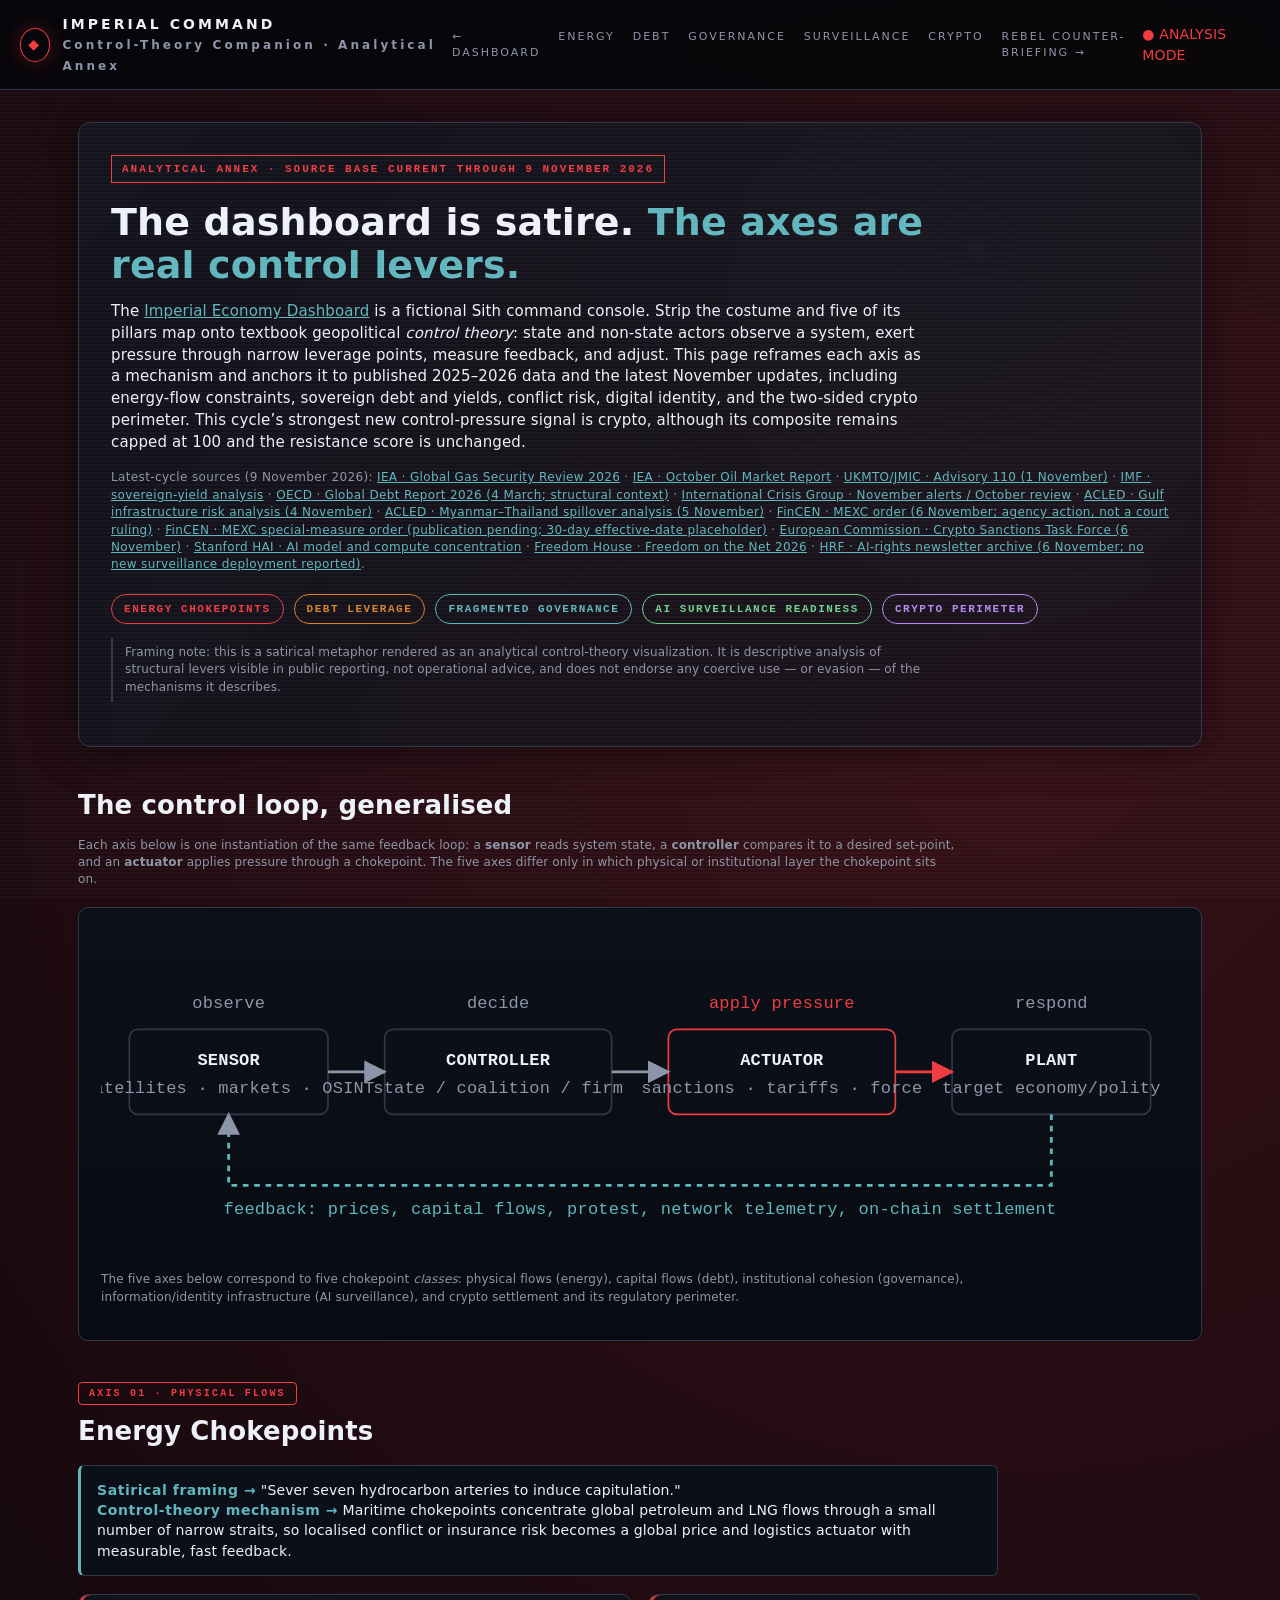
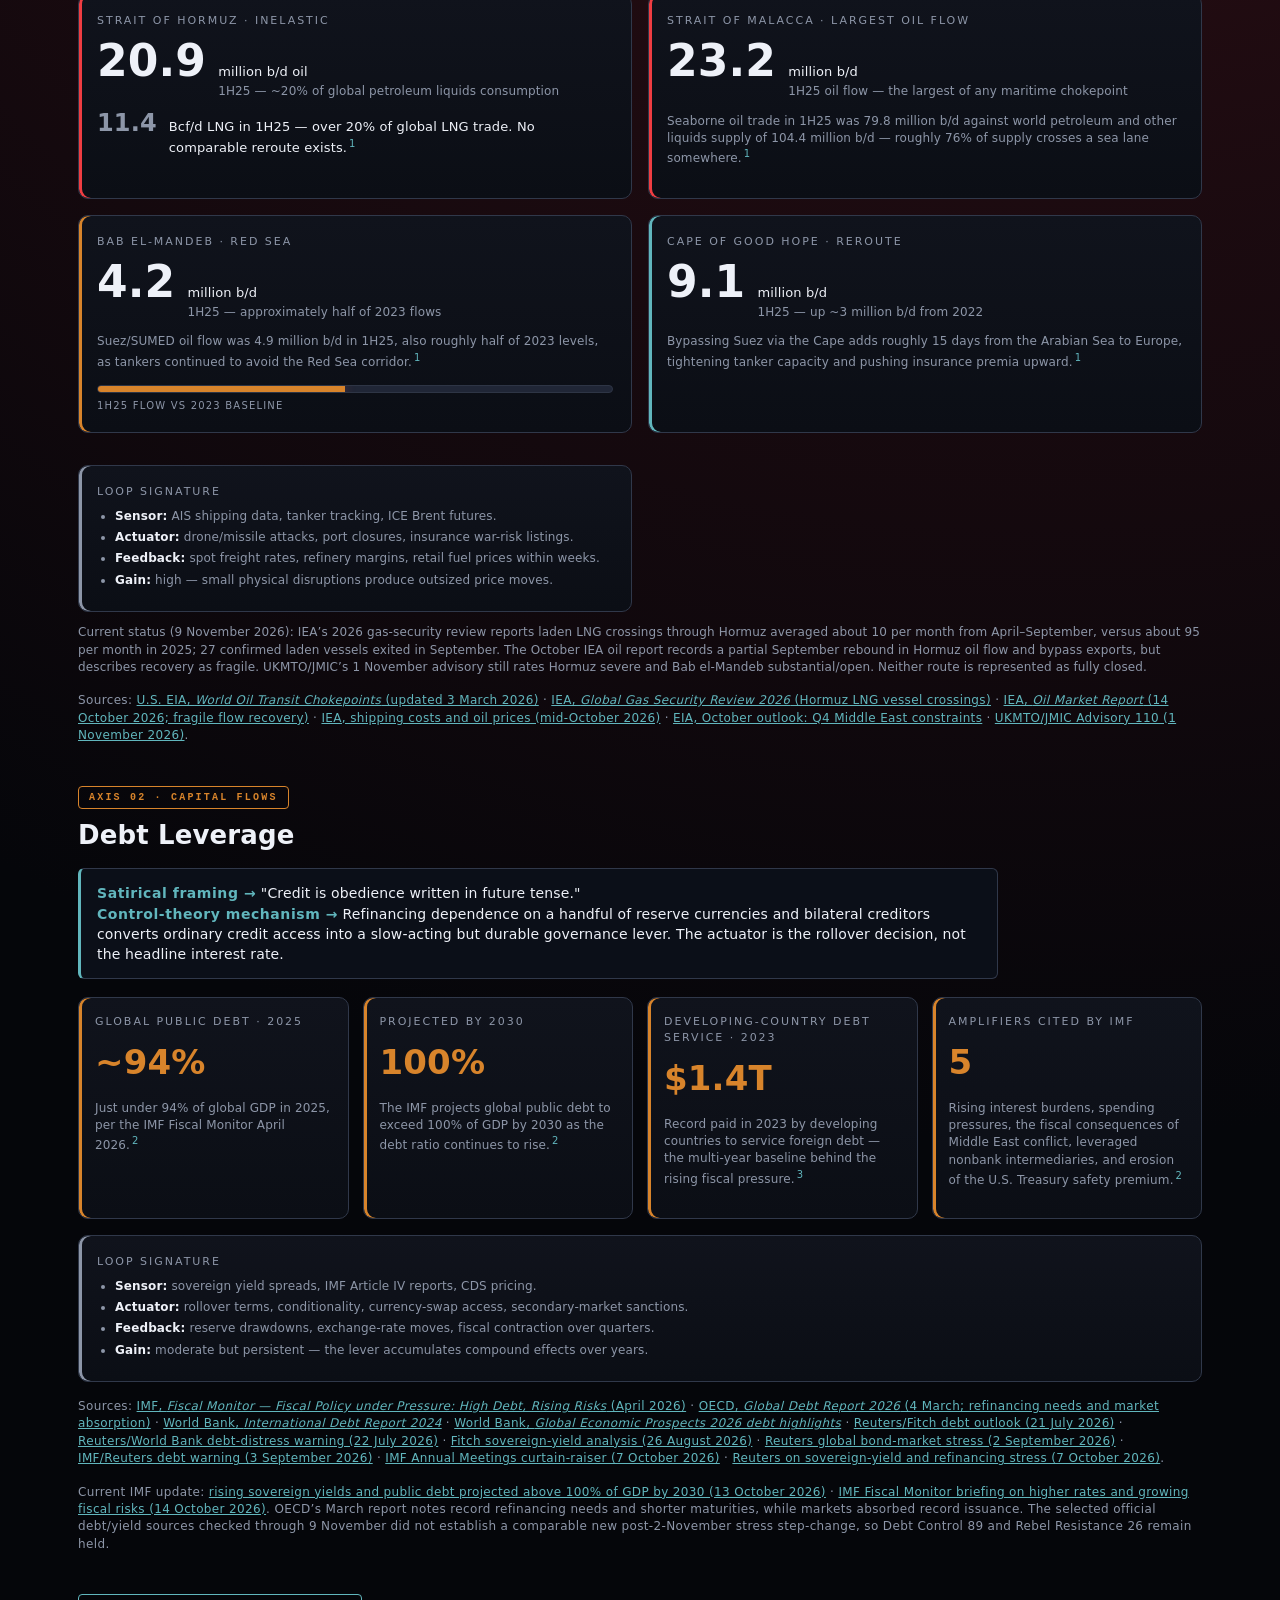
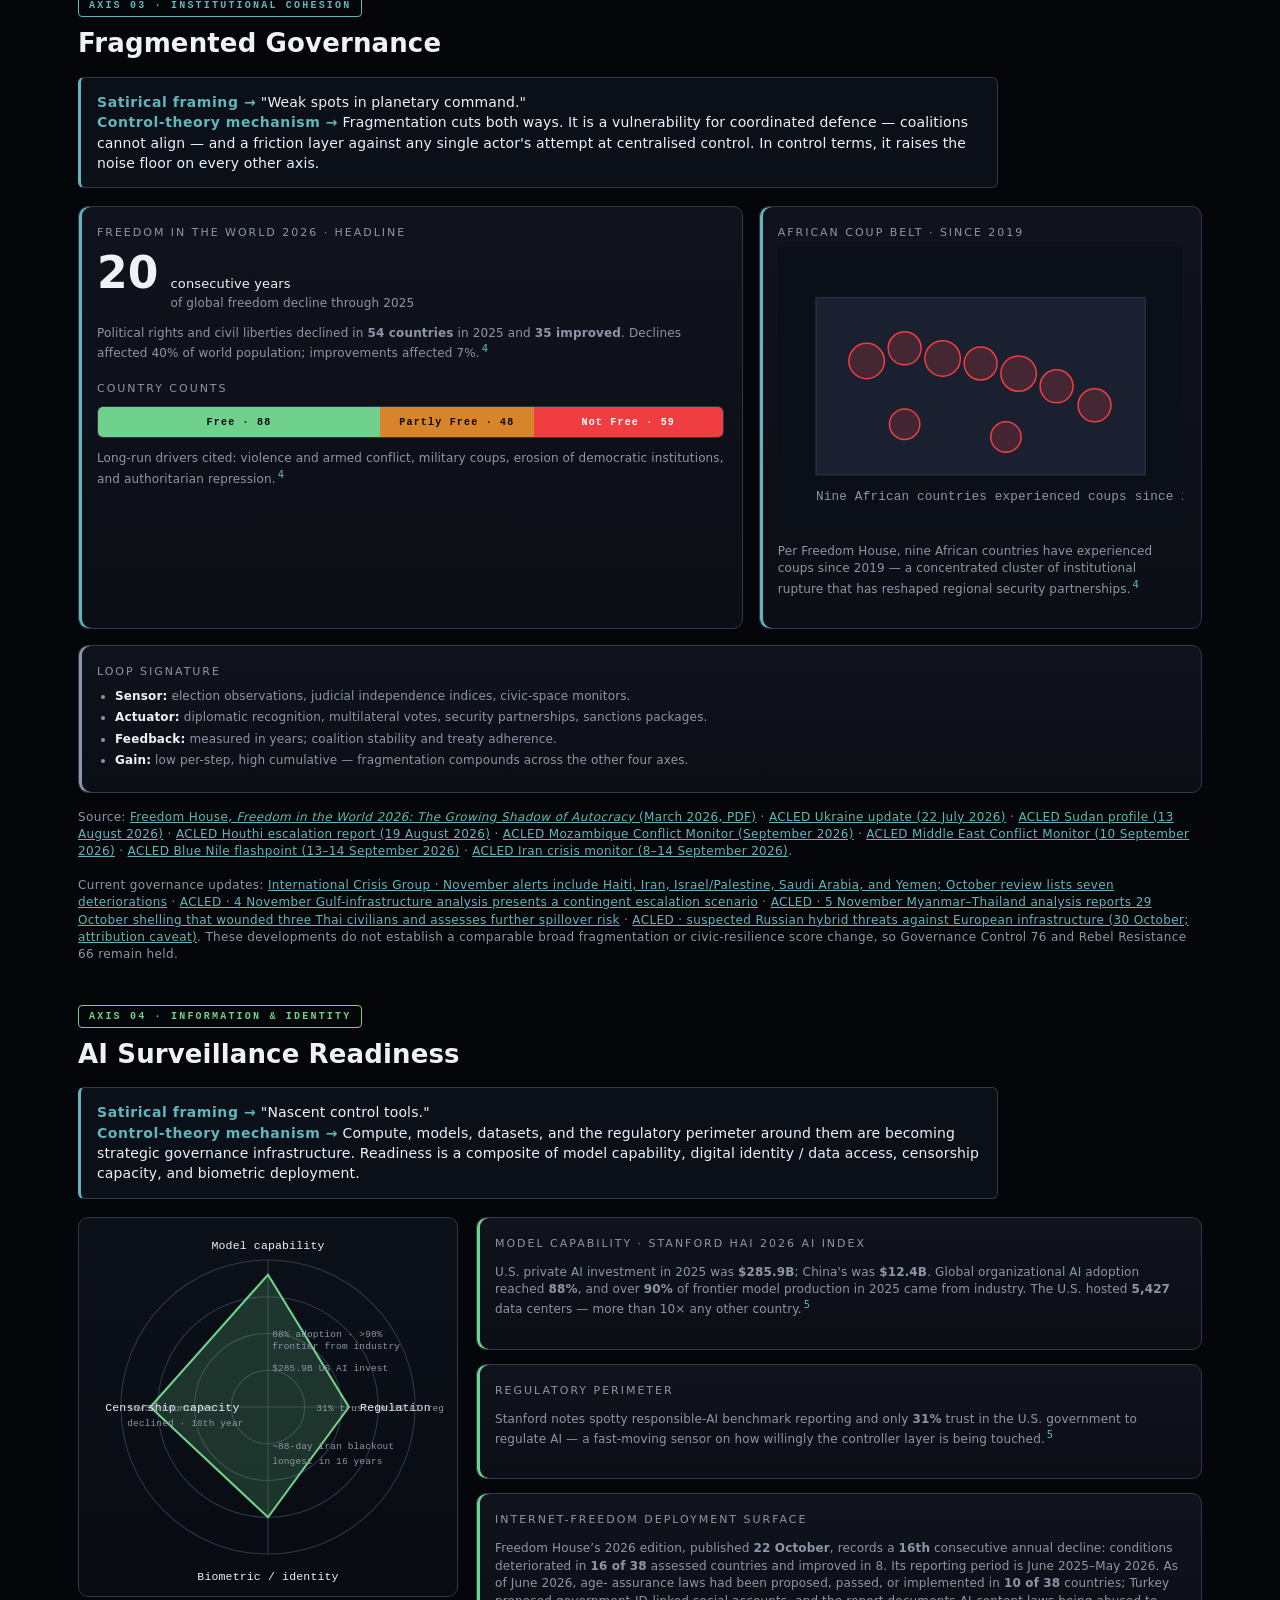
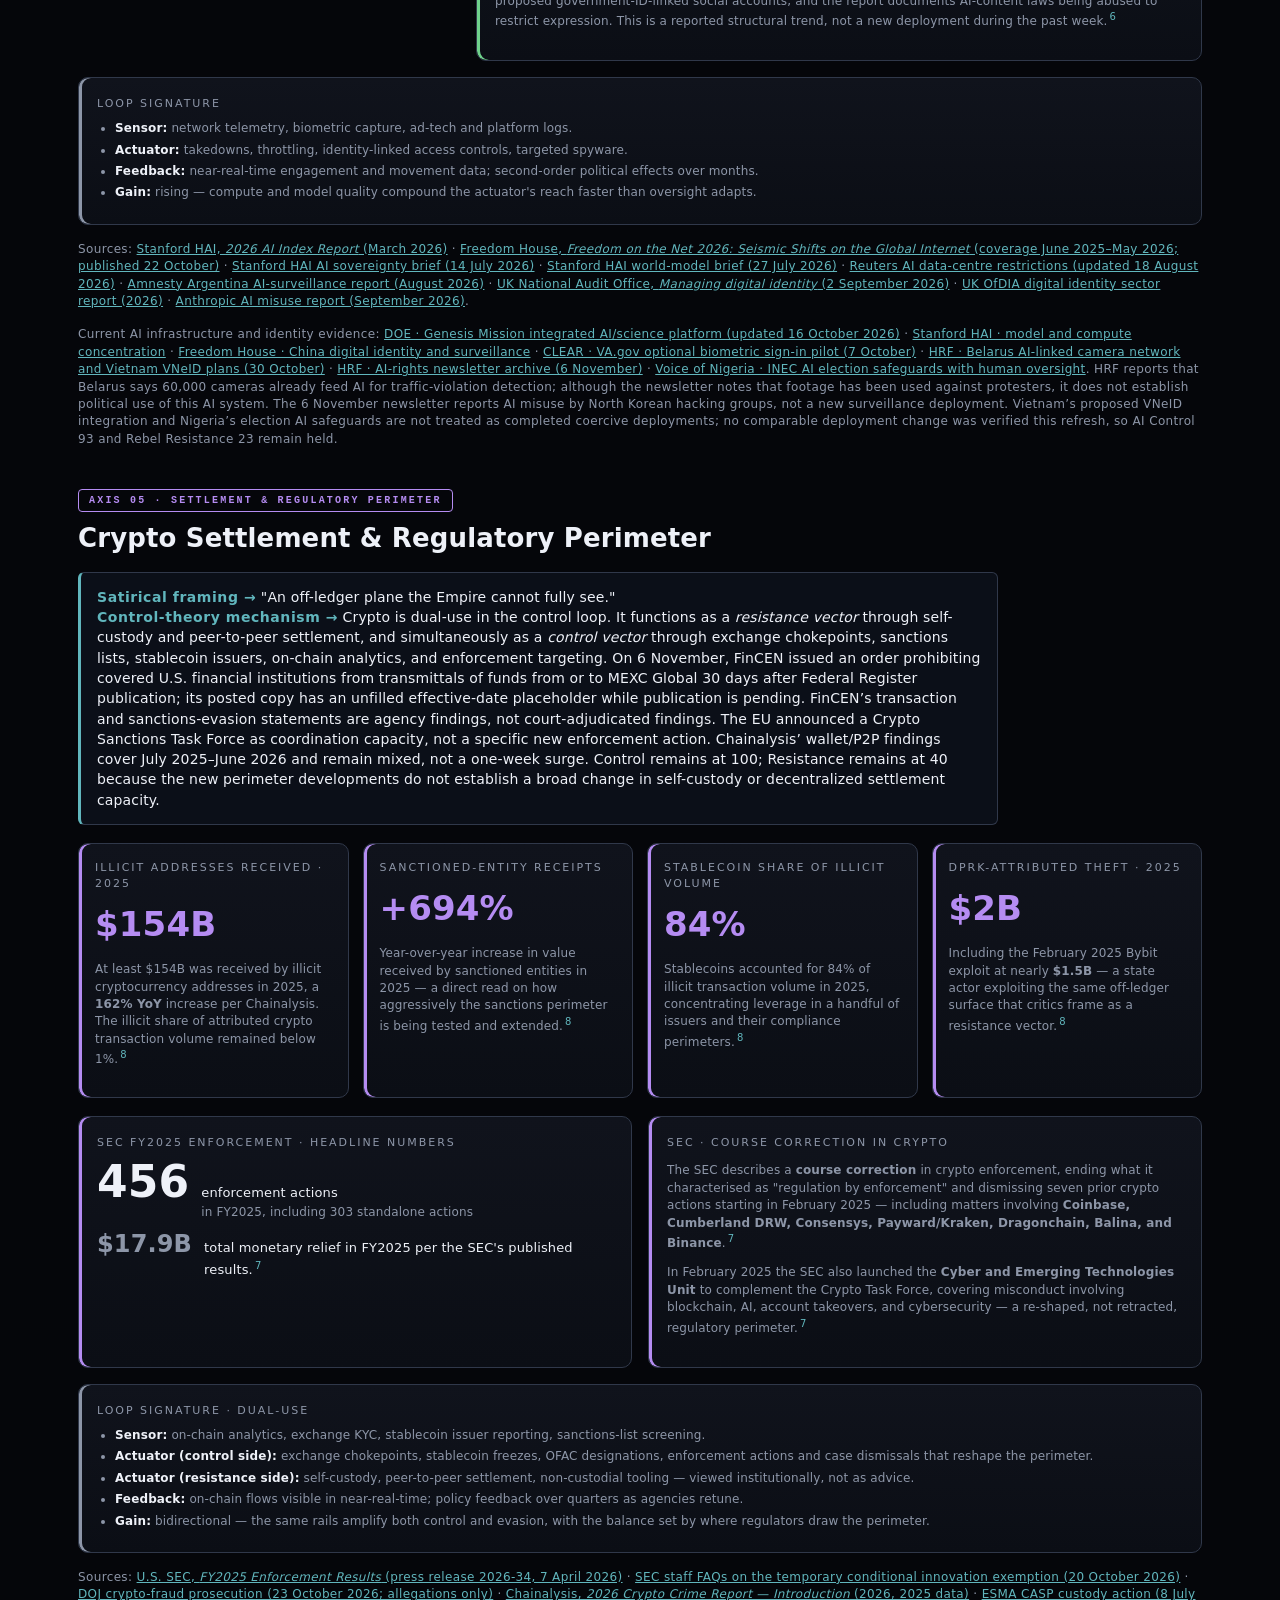
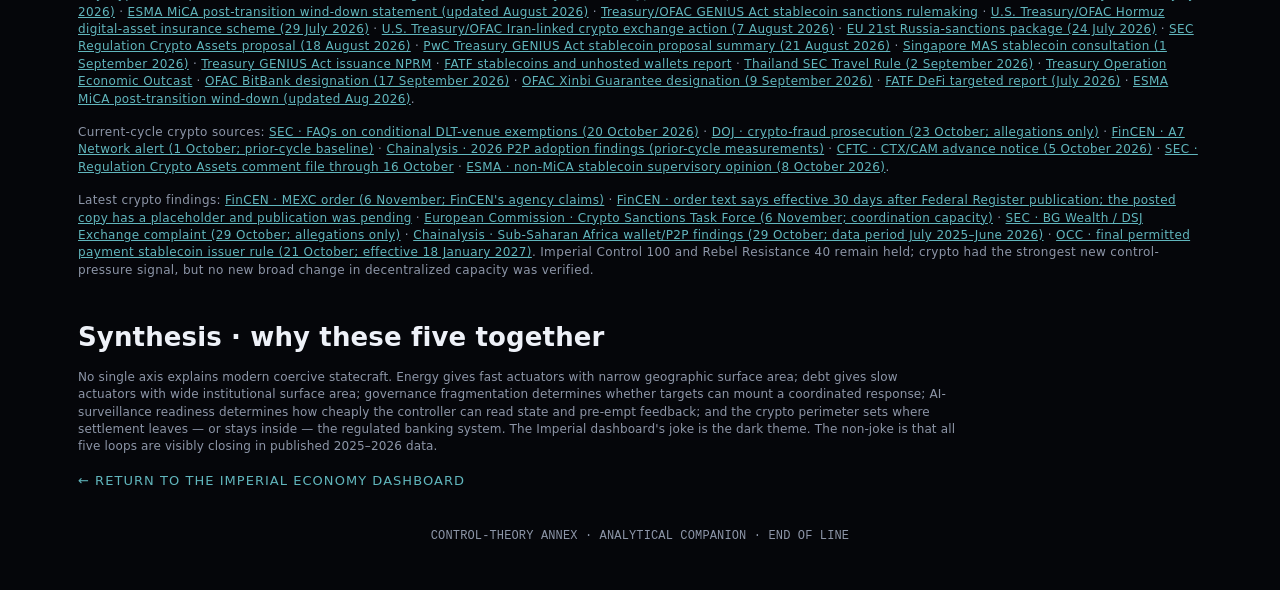
==== commit 6890c85c: "Weekly metric refresh 2026-11-09" ====
--- a/control-theory-explainer.html
+++ b/control-theory-explainer.html
@@ -4,7 +4,7 @@
   <meta charset="utf-8">
   <meta name="viewport" content="width=device-width,initial-scale=1">
   <title>Control-Theory Companion · Imperial Economy Dashboard</title>
-  <meta name="description" content="An analytical companion to the satirical Imperial Economy Dashboard. Five control axes and the Rebel Resistance Index — energy, debt, governance, AI surveillance, and crypto — mapped to public reporting current through 2 November 2026.">
+  <meta name="description" content="An analytical companion to the satirical Imperial Economy Dashboard. Five control axes and the Rebel Resistance Index — energy, debt, governance, AI surveillance, and crypto — mapped to public reporting current through 9 November 2026.">
   <link rel="stylesheet" href="css/styles.css?v=20261102">
   <link rel="stylesheet" href="css/explainer.css">
 </head>
@@ -31,7 +31,7 @@
 
   <main class="ex-main">
     <section class="ex-hero">
-      <span class="tag">ANALYTICAL ANNEX · SOURCE BASE CURRENT THROUGH 2 NOVEMBER 2026</span>
+      <span class="tag">ANALYTICAL ANNEX · SOURCE BASE CURRENT THROUGH 9 NOVEMBER 2026</span>
       <h1>The dashboard is satire. <span>The axes are real control levers.</span></h1>
       <p class="ex-lede">
         The <a href="index.html">Imperial Economy Dashboard</a> is a fictional Sith
@@ -39,12 +39,28 @@
         textbook geopolitical <em>control theory</em>: state and non-state actors
         observe a system, exert pressure through narrow leverage points, measure
         feedback, and adjust. This page reframes each axis as a mechanism and
-        anchors it to published 2025–2026 data and the latest October updates,
+        anchors it to published 2025–2026 data and the latest November updates,
         including energy-flow constraints, sovereign debt and yields, conflict
-        escalation, biometric identity, and the two-sided crypto perimeter.
-      </p>
-      <p class="ex-cite">
-        Latest-cycle sources (2 November 2026): <a href="https://www.ukmto.org/-/media/ukmto/products/jmic_advisory_update_110_01-nov-1.pdf?rev=d2be223caff04f09bbf58d94c9aa8e0a" target="_blank" rel="noopener">UKMTO/JMIC · Advisory 110 (1 November)</a> · <a href="https://www.eia.gov/outlooks/steo/report/global_oil.php" target="_blank" rel="noopener">EIA · October global oil outlook</a> · <a href="https://mediacenter.imf.org/news/imf---fiscal-monitor-report-annual-meetings--2026/s/1b05cec6-cde8-4b75-80ec-2b29f9fb5d19" target="_blank" rel="noopener">IMF · Fiscal Monitor briefing (14 October)</a> · <a href="https://www.imf.org/en/blogs/articles/2026/10/13/rising-sovereign-yields-raise-the-fiscal-stakes" target="_blank" rel="noopener">IMF · sovereign-yield analysis (13 October)</a> · <a href="https://www.crisisgroup.org/es/crisiswatch" target="_blank" rel="noopener">International Crisis Group · CrisisWatch (30 October)</a> · <a href="https://acleddata.com/report/sabotage-escalation-russias-hybrid-threats-ramp-across-europe" target="_blank" rel="noopener">ACLED · suspected Russian hybrid activity (30 October; attribution caveat)</a> · <a href="https://www.sec.gov/enforcement-litigation/litigation-releases/lr-26679" target="_blank" rel="noopener">SEC · crypto-investment fraud complaint (29 October; allegations only)</a> · <a href="https://www.chainalysis.com/blog/sub-saharan-africa-crypto-adoption-2026/" target="_blank" rel="noopener">Chainalysis · Sub-Saharan Africa wallet/P2P report (29 October)</a> · <a href="https://www.occ.gov/news-issuances/news-releases/2026/nr-occ-2026-92.html" target="_blank" rel="noopener">OCC · permitted stablecoin issuer final rule (21 October)</a> · <a href="https://hrf.org/latest/hrfs-ai-for-individual-rights-newsletter-24/" target="_blank" rel="noopener">Human Rights Foundation · AI and digital-identity briefing (30 October)</a> · <a href="https://von.gov.ng/inec-unveils-ai-safeguards-ahead-of-2027-elections/" target="_blank" rel="noopener">Voice of Nigeria · INEC AI safeguards</a>.
+        risk, digital identity, and the two-sided crypto perimeter. This cycle’s
+        strongest new control-pressure signal is crypto, although its composite
+        remains capped at 100 and the resistance score is unchanged.
+      </p>
+      <p class="ex-cite">
+        Latest-cycle sources (9 November 2026):
+        <a href="https://www.iea.org/files/42bb838f-d20d-4815-8554-32146033967d/GlobalGasSecurityReview2026.pdf" target="_blank" rel="noopener">IEA · Global Gas Security Review 2026</a> ·
+        <a href="https://www.iea.org/reports/oil-market-report-october-2026" target="_blank" rel="noopener">IEA · October Oil Market Report</a> ·
+        <a href="https://www.ukmto.org/-/media/ukmto/products/jmic_advisory_update_110_01-nov-1.pdf?rev=d2be223caff04f09bbf58d94c9aa8e0a" target="_blank" rel="noopener">UKMTO/JMIC · Advisory 110 (1 November)</a> ·
+        <a href="https://www.imf.org/en/blogs/articles/2026/10/13/rising-sovereign-yields-raise-the-fiscal-stakes" target="_blank" rel="noopener">IMF · sovereign-yield analysis</a> ·
+        <a href="https://www.oecd.org/en/publications/global-debt-report-2026_e9d80efd-en/full-report/sovereign-borrowing-outlook_4470147b.html" target="_blank" rel="noopener">OECD · Global Debt Report 2026 (4 March; structural context)</a> ·
+        <a href="https://www.crisisgroup.org/sites/default/files/crisiswatch/crisiswatch-october-2026-global-overview.pdf" target="_blank" rel="noopener">International Crisis Group · November alerts / October review</a> ·
+        <a href="https://acleddata.com/report/threat-infrastructure-war-looms-us-iran-confrontation-enters-critical-phase" target="_blank" rel="noopener">ACLED · Gulf infrastructure risk analysis (4 November)</a> ·
+        <a href="https://acleddata.com/expert-comment/will-violent-spillover-myanmar-thailand-escalate" target="_blank" rel="noopener">ACLED · Myanmar–Thailand spillover analysis (5 November)</a> ·
+        <a href="https://www.fincen.gov/news/news-releases/operation-economic-outcast-severs-mexc-globals-access-us-financial-system" target="_blank" rel="noopener">FinCEN · MEXC order (6 November; agency action, not a court ruling)</a> ·
+        <a href="https://www.fincen.gov/system/files/2026-11/MEXC-Section-9714.pdf" target="_blank" rel="noopener">FinCEN · MEXC special-measure order (publication pending; 30-day effective-date placeholder)</a> ·
+        <a href="https://finance.ec.europa.eu/news/statement-commissioner-albuquerque-outcomes-tenth-meeting-high-level-meeting-sanctions-2026-11-06_en" target="_blank" rel="noopener">European Commission · Crypto Sanctions Task Force (6 November)</a> ·
+        <a href="https://hai.stanford.edu/ai-index/2026-ai-index-report/research-and-development" target="_blank" rel="noopener">Stanford HAI · AI model and compute concentration</a> ·
+        <a href="https://freedomhouse.org/report/freedom-net/2026/seismic-shifts-global-internet" target="_blank" rel="noopener">Freedom House · Freedom on the Net 2026</a> ·
+        <a href="https://hrf.org/latest-category/ai-for-individual-rights/" target="_blank" rel="noopener">HRF · AI-rights newsletter archive (6 November; no new surveillance deployment reported)</a>.
       </p>
       <div class="ex-axes">
         <a class="ex-chip ex-chip-red"   href="#energy">Energy Chokepoints</a>
@@ -208,15 +224,17 @@
         </div>
       </div>
       <p class="small">
-        Current status (1 November 2026): UKMTO/JMIC rates the Hormuz threat
-        severe, reports 18 confirmed attacks since 6 October, and says commercial
-        traffic remains reduced. It rates Bab el-Mandeb substantial, reports no
-        confirmed shipping attack in the advisory period, and says the route
-        remains open at about 35 daily transits. Both routes are pressured, not
-        fully closed.
-      </p>
-      <p class="ex-cite">
-        Source: <a id="src-eia" href="https://www.eia.gov/international/analysis/special-topics/World_Oil_Transit_Chokepoints" target="_blank" rel="noopener">U.S. EIA, <em>World Oil Transit Chokepoints</em> (updated 3 March 2026)</a> · <a href="https://www.iea.org/reports/oil-market-report-august-2026" target="_blank" rel="noopener">IEA, <em>Oil Market Report</em> (12 August 2026)</a> · <a href="https://www.eia.gov/outlooks/steo/report/energysecurity/article.php" target="_blank" rel="noopener">EIA Global Energy Security Data</a> · <a href="https://news.un.org/en/story/2026/08/1168074" target="_blank" rel="noopener">UN/ITC Hormuz trade analysis (4 August 2026)</a> · <a href="https://home.treasury.gov/news/press-releases/sb0581" target="_blank" rel="noopener">U.S. Treasury/OFAC, Hormuz insurance and shadow-fleet action (29 July 2026)</a> · <a href="https://www.reuters.com/world/middle-east/shipping-traffic-via-strait-hormuz-stays-below-10-day-average-data-shows-2026-09-18/" target="_blank" rel="noopener">Reuters/Kpler Hormuz traffic (18 September 2026)</a> · <a href="https://www.iea.org/reports/oil-market-report-september-2026" target="_blank" rel="noopener">IEA Oil Market Report (11 September 2026)</a> · <a href="https://www.eia.gov/outlooks/steo/" target="_blank" rel="noopener">EIA Short-Term Energy Outlook (6 October 2026)</a> · <a href="https://www.ukmto.org/-/media/ukmto/products/jmic_advisory_update_110_01-nov-1.pdf?rev=d2be223caff04f09bbf58d94c9aa8e0a" target="_blank" rel="noopener">UKMTO/JMIC Advisory 110 (1 November 2026)</a>.
+        Current status (9 November 2026): IEA’s 2026 gas-security review reports
+        laden LNG crossings through Hormuz averaged about 10 per month from
+        April–September, versus about 95 per month in 2025; 27 confirmed laden
+        vessels exited in September. The October IEA oil report records a
+        partial September rebound in Hormuz oil flow and bypass exports, but
+        describes recovery as fragile. UKMTO/JMIC’s 1 November advisory still
+        rates Hormuz severe and Bab el-Mandeb substantial/open. Neither route is
+        represented as fully closed.
+      </p>
+      <p class="ex-cite">
+        Sources: <a id="src-eia" href="https://www.eia.gov/international/analysis/special-topics/World_Oil_Transit_Chokepoints" target="_blank" rel="noopener">U.S. EIA, <em>World Oil Transit Chokepoints</em> (updated 3 March 2026)</a> · <a href="https://www.iea.org/files/42bb838f-d20d-4815-8554-32146033967d/GlobalGasSecurityReview2026.pdf" target="_blank" rel="noopener">IEA, <em>Global Gas Security Review 2026</em> (Hormuz LNG vessel crossings)</a> · <a href="https://www.iea.org/reports/oil-market-report-october-2026" target="_blank" rel="noopener">IEA, <em>Oil Market Report</em> (14 October 2026; fragile flow recovery)</a> · <a href="https://www.iea.org/commentaries/the-soaring-cost-of-shipping-is-lifting-the-price-of-oil-for-consumers" target="_blank" rel="noopener">IEA, shipping costs and oil prices (mid-October 2026)</a> · <a href="https://www.eia.gov/outlooks/steo/report/global_oil.php" target="_blank" rel="noopener">EIA, October outlook: Q4 Middle East constraints</a> · <a href="https://www.ukmto.org/-/media/ukmto/products/jmic_advisory_update_110_01-nov-1.pdf?rev=d2be223caff04f09bbf58d94c9aa8e0a" target="_blank" rel="noopener">UKMTO/JMIC Advisory 110 (1 November 2026)</a>.
       </p>
     </section>
 
@@ -270,9 +288,10 @@
       <p class="ex-cite">
         Sources:
         <a id="src-imf" href="https://www.imf.org/en/publications/fm/issues/2026/04/15/fiscal-monitor-april-2026" target="_blank" rel="noopener">IMF, <em>Fiscal Monitor — Fiscal Policy under Pressure: High Debt, Rising Risks</em> (April 2026)</a> ·
+        <a href="https://www.oecd.org/en/publications/global-debt-report-2026_e9d80efd-en/full-report/sovereign-borrowing-outlook_4470147b.html" target="_blank" rel="noopener">OECD, <em>Global Debt Report 2026</em> (4 March; refinancing needs and market absorption)</a> ·
         <a id="src-wb" href="https://www.worldbank.org/en/news/press-release/2024/12/03/developing-countries-paid-record-1-4-trillion-on-foreign-debt-in-2023" target="_blank" rel="noopener">World Bank, <em>International Debt Report 2024</em></a> · <a href="https://thedocs.worldbank.org/en/doc/2b672b3b0415d6b66c45b66579db4ef5-0050012026/related/GEP-Jun-2026-Chapter-3-highlights.pdf" target="_blank" rel="noopener">World Bank, <em>Global Economic Prospects 2026 debt highlights</em></a> · <a href="https://www.reuters.com/business/developed-market-debt-hit-record-758-trillion-shocks-spending-pressures-mount-2026-07-21/" target="_blank" rel="noopener">Reuters/Fitch debt outlook (21 July 2026)</a> · <a href="https://www.reuters.com/world/china/escalating-middle-east-war-could-slash-global-growth-13-2026-world-bank-chief-2026-07-22/" target="_blank" rel="noopener">Reuters/World Bank debt-distress warning (22 July 2026)</a> · <a href="https://www.fitchratings.com/research/sovereigns/sovereign-bond-yield-spike-highlights-persistent-fiscal-challenges-26-08-2026" target="_blank" rel="noopener">Fitch sovereign-yield analysis (26 August 2026)</a> · <a href="https://www.reuters.com/world/asia-pacific/bond-selloff-deepens-inflation-oil-prices-jolt-markets-2026-09-02/" target="_blank" rel="noopener">Reuters global bond-market stress (2 September 2026)</a> · <a href="https://www.reuters.com/world/china/imfs-georgieva-says-rising-bond-yields-threaten-progress-developing-country-debt-2026-09-03/" target="_blank" rel="noopener">IMF/Reuters debt warning (3 September 2026)</a> · <a href="https://www.imf.org/en/news/articles/2026/10/07/sp100726-2026-annual-meetings-curtain-raiser" target="_blank" rel="noopener">IMF Annual Meetings curtain-raiser (7 October 2026)</a> · <a href="https://www.reuters.com/world/asia-pacific/imf-chief-warns-energy-shock-growing-debt-ai-risks-threaten-global-growth-2026-10-07/" target="_blank" rel="noopener">Reuters on sovereign-yield and refinancing stress (7 October 2026)</a>.
       </p>
-      <p class="ex-cite">Current IMF update: <a id="src-imf-oct" href="https://www.imf.org/en/blogs/articles/2026/10/13/rising-sovereign-yields-raise-the-fiscal-stakes" target="_blank" rel="noopener">rising sovereign yields and public debt projected above 100% of GDP by 2030 (13 October 2026)</a> · <a href="https://mediacenter.imf.org/news/imf---fiscal-monitor-report-annual-meetings--2026/s/1b05cec6-cde8-4b75-80ec-2b29f9fb5d19" target="_blank" rel="noopener">IMF Fiscal Monitor briefing on higher rates and growing fiscal risks (14 October 2026)</a>. The selected official debt/yield series checked for this refresh did not establish a comparable new post-26 October stress step-change, so the dashboard’s debt scores are held.</p>
+      <p class="ex-cite">Current IMF update: <a id="src-imf-oct" href="https://www.imf.org/en/blogs/articles/2026/10/13/rising-sovereign-yields-raise-the-fiscal-stakes" target="_blank" rel="noopener">rising sovereign yields and public debt projected above 100% of GDP by 2030 (13 October 2026)</a> · <a href="https://mediacenter.imf.org/news/imf---fiscal-monitor-report-annual-meetings--2026/s/1b05cec6-cde8-4b75-80ec-2b29f9fb5d19" target="_blank" rel="noopener">IMF Fiscal Monitor briefing on higher rates and growing fiscal risks (14 October 2026)</a>. OECD’s March report notes record refinancing needs and shorter maturities, while markets absorbed record issuance. The selected official debt/yield sources checked through 9 November did not establish a comparable new post-2-November stress step-change, so Debt Control 89 and Rebel Resistance 26 remain held.</p>
     </section>
 
     <!-- ─── GOVERNANCE ───────────────────────────────────────────────── -->
@@ -355,7 +374,7 @@
         Source: <a id="src-fh" href="https://freedomhouse.org/sites/default/files/2026-03/FIW2026_final_digital%20(1).pdf" target="_blank" rel="noopener">Freedom House, <em>Freedom in the World 2026: The Growing Shadow of Autocracy</em> (March 2026, PDF)</a> · <a href="https://acleddata.com/update/ukraine-war-situation-update-11-17-july-2026" target="_blank" rel="noopener">ACLED Ukraine update (22 July 2026)</a> · <a href="https://acleddata.com/country/sudan" target="_blank" rel="noopener">ACLED Sudan profile (13 August 2026)</a> · <a href="https://acleddata.com/report/houthis-ramp-activity-yemen-and-saudi-arabia-avoid-reigniting-civil-war-so-far" target="_blank" rel="noopener">ACLED Houthi escalation report (19 August 2026)</a> · <a href="https://acleddata.com/update/mozambique-conflict-monitor-update-september-2026" target="_blank" rel="noopener">ACLED Mozambique Conflict Monitor (September 2026)</a> · <a href="https://acleddata.com/monitor/middle-east-conflict-monitor" target="_blank" rel="noopener">ACLED Middle East Conflict Monitor (10 September 2026)</a> · <a href="https://acleddata.com/expert-comment/why-has-blue-nile-become-new-flashpoint-sudans-war" target="_blank" rel="noopener">ACLED Blue Nile flashpoint (13–14 September 2026)</a> · <a href="https://acleddata.com/iran-crisis-live" target="_blank" rel="noopener">ACLED Iran crisis monitor (8–14 September 2026)</a>.
       </p>
       <p class="ex-cite">
-        Current governance updates: <a href="https://www.crisisgroup.org/es/crisiswatch" target="_blank" rel="noopener">International Crisis Group · CrisisWatch October overview lists seven deteriorations (30 October 2026)</a> · <a href="https://acleddata.com/report/sabotage-escalation-russias-hybrid-threats-ramp-across-europe" target="_blank" rel="noopener">ACLED · suspected Russian hybrid threats against European infrastructure (30 October; attribution caveat)</a> · <a href="https://acleddata.com/expert-comment/does-ethiopias-new-caretaker-administration-signal-end-pretoria-peace-agreement" target="_blank" rel="noopener">ACLED · Tigray caretaker administration and Pretoria agreement (16 October)</a> · <a href="https://www.bignewsnetwork.com/news/279367980/trkiye-end-internet-censorship" target="_blank" rel="noopener">Human Rights Watch and partners · Türkiye internet blocking statement (12 October)</a>.
+        Current governance updates: <a href="https://www.crisisgroup.org/sites/default/files/crisiswatch/crisiswatch-october-2026-global-overview.pdf" target="_blank" rel="noopener">International Crisis Group · November alerts include Haiti, Iran, Israel/Palestine, Saudi Arabia, and Yemen; October review lists seven deteriorations</a> · <a href="https://acleddata.com/report/threat-infrastructure-war-looms-us-iran-confrontation-enters-critical-phase" target="_blank" rel="noopener">ACLED · 4 November Gulf-infrastructure analysis presents a contingent escalation scenario</a> · <a href="https://acleddata.com/expert-comment/will-violent-spillover-myanmar-thailand-escalate" target="_blank" rel="noopener">ACLED · 5 November Myanmar–Thailand analysis reports 29 October shelling that wounded three Thai civilians and assesses further spillover risk</a> · <a href="https://acleddata.com/report/sabotage-escalation-russias-hybrid-threats-ramp-across-europe" target="_blank" rel="noopener">ACLED · suspected Russian hybrid threats against European infrastructure (30 October; attribution caveat)</a>. These developments do not establish a comparable broad fragmentation or civic-resilience score change, so Governance Control 76 and Rebel Resistance 66 remain held.
       </p>
     </section>
     <!-- ─── AI SURVEILLANCE ──────────────────────────────────────────── -->
@@ -458,7 +477,7 @@
         <a id="src-fotn" href="https://freedomhouse.org/report/freedom-net/2026/seismic-shifts-global-internet" target="_blank" rel="noopener">Freedom House, <em>Freedom on the Net 2026: Seismic Shifts on the Global Internet</em> (coverage June 2025–May 2026; published 22 October)</a> · <a href="https://hai.stanford.edu/news/the-ai-sovereignty-paradox-should-countries-buy-build-or-lease-to-maintain-strategic-control-of-their-ai" target="_blank" rel="noopener">Stanford HAI AI sovereignty brief (14 July 2026)</a> · <a href="https://hai.stanford.edu/assets/files/hai-issue-brief-the-world-model-and-spatial-intelligence-era.pdf" target="_blank" rel="noopener">Stanford HAI world-model brief (27 July 2026)</a> · <a href="https://www.reuters.com/legal/litigation/where-authorities-are-restricting-data-centres-amid-ai-boom-2026-08-18/" target="_blank" rel="noopener">Reuters AI data-centre restrictions (updated 18 August 2026)</a> · <a href="https://www.amnesty.org/en/latest/news/2026/08/argentina-unchecked-deployment-of-ai-driven-surveillance-reinforces-a-techno-authoritarian-infrastructure-of-social-control/" target="_blank" rel="noopener">Amnesty Argentina AI-surveillance report (August 2026)</a> · <a href="https://www.nao.org.uk/wp-content/uploads/2026/09/Managing-digital-identity.pdf" target="_blank" rel="noopener">UK National Audit Office, <em>Managing digital identity</em> (2 September 2026)</a> · <a href="https://www.gov.uk/government/publications/digital-identity-sectoral-analysis-report-2026/digital-identity-sectoral-analysis-report-2026" target="_blank" rel="noopener">UK OfDIA digital identity sector report (2026)</a> · <a href="https://www.anthropic.com/threat-intelligence-report-september-2026" target="_blank" rel="noopener">Anthropic AI misuse report (September 2026)</a>.
       </p>
       <p class="ex-cite">
-        Current AI infrastructure and identity evidence: <a href="https://www.energy.gov/undersecretaryforscience/genesis-mission/genesis-mission" target="_blank" rel="noopener">DOE · Genesis Mission integrated AI/science platform (updated 16 October 2026)</a> · <a href="https://hai.stanford.edu/ai-index/2026-ai-index-report/research-and-development" target="_blank" rel="noopener">Stanford HAI · model and compute concentration</a> · <a href="https://freedomhouse.org/country/china/freedom-world/2026" target="_blank" rel="noopener">Freedom House · China digital identity and surveillance</a> · <a href="https://ir.clearme.com/news-events/press-releases/detail/197/u-s-department-of-veterans-affairs-selects-clear-for-new" target="_blank" rel="noopener">CLEAR · VA.gov optional biometric sign-in pilot (7 October)</a> · <a href="https://hrf.org/latest/hrfs-ai-for-individual-rights-newsletter-24/" target="_blank" rel="noopener">HRF · Belarus AI-linked camera network and Vietnam VNeID plans (30 October)</a> · <a href="https://von.gov.ng/inec-unveils-ai-safeguards-ahead-of-2027-elections/" target="_blank" rel="noopener">Voice of Nigeria · INEC AI election safeguards with human oversight</a>. HRF reports that Belarus says 60,000 cameras already feed AI for traffic-violation detection; although the newsletter notes that footage has been used against protesters, it does not establish political use of this AI system. Newly documented installed monitoring capacity supports a one-point readiness reweighting, not a claim of a new deployment this week. Vietnam’s proposed VNeID integration and Nigeria’s election AI safeguards are not treated as completed coercive deployments; Rebel Resistance is held.
+        Current AI infrastructure and identity evidence: <a href="https://www.energy.gov/undersecretaryforscience/genesis-mission/genesis-mission" target="_blank" rel="noopener">DOE · Genesis Mission integrated AI/science platform (updated 16 October 2026)</a> · <a href="https://hai.stanford.edu/ai-index/2026-ai-index-report/research-and-development" target="_blank" rel="noopener">Stanford HAI · model and compute concentration</a> · <a href="https://freedomhouse.org/country/china/freedom-world/2026" target="_blank" rel="noopener">Freedom House · China digital identity and surveillance</a> · <a href="https://ir.clearme.com/news-events/press-releases/detail/197/u-s-department-of-veterans-affairs-selects-clear-for-new" target="_blank" rel="noopener">CLEAR · VA.gov optional biometric sign-in pilot (7 October)</a> · <a href="https://hrf.org/latest/hrfs-ai-for-individual-rights-newsletter-24/" target="_blank" rel="noopener">HRF · Belarus AI-linked camera network and Vietnam VNeID plans (30 October)</a> · <a href="https://hrf.org/latest-category/ai-for-individual-rights/" target="_blank" rel="noopener">HRF · AI-rights newsletter archive (6 November)</a> · <a href="https://von.gov.ng/inec-unveils-ai-safeguards-ahead-of-2027-elections/" target="_blank" rel="noopener">Voice of Nigeria · INEC AI election safeguards with human oversight</a>. HRF reports that Belarus says 60,000 cameras already feed AI for traffic-violation detection; although the newsletter notes that footage has been used against protesters, it does not establish political use of this AI system. The 6 November newsletter reports AI misuse by North Korean hacking groups, not a new surveillance deployment. Vietnam’s proposed VNeID integration and Nigeria’s election AI safeguards are not treated as completed coercive deployments; no comparable deployment change was verified this refresh, so AI Control 93 and Rebel Resistance 23 remain held.
       </p>
     </section>
     <!-- ─── CRYPTO ─────────────────────────────────────────────────── -->
@@ -473,14 +492,19 @@
           loop. It functions as a <em>resistance vector</em> through self-custody
           and peer-to-peer settlement, and simultaneously as a <em>control
           vector</em> through exchange chokepoints, sanctions lists, stablecoin
-          issuers, on-chain analytics, and enforcement targeting. On 29 October,
-          the SEC filed a complaint alleging more than $130 million was raised
-          through a crypto-investment fraud; allegations remain unproven. A
-          Chainalysis regional report published the same day documents wallet
-          and cross-border P2P activity alongside declines in Nigerian DEX/P2P
-          use; its data cover July 2025–June 2026, not a one-week surge. The OCC’s
-          final payment-stablecoin rule and ESMA’s supervisory expectations
-          further illustrate issuer and service perimeters.
+          issuers, on-chain analytics, and enforcement targeting. On 6 November,
+          FinCEN issued an order prohibiting covered U.S. financial institutions
+          from transmittals of funds from or to MEXC Global 30 days after
+          Federal Register publication; its posted copy has an unfilled
+          effective-date placeholder while publication is pending. FinCEN’s
+          transaction and sanctions-evasion statements are agency findings,
+          not court-adjudicated findings. The EU announced a
+          Crypto Sanctions Task Force as coordination capacity, not a specific
+          new enforcement action. Chainalysis’ wallet/P2P findings cover
+          July 2025–June 2026 and remain mixed, not a one-week surge. Control
+          remains at 100; Resistance remains at 40 because the new perimeter
+          developments do not establish a broad change in self-custody or
+          decentralized settlement capacity.
         </p>
       </div>
 
@@ -560,7 +584,7 @@
         Current-cycle crypto sources: <a href="https://www.sec.gov/featured-topics/crypto-task-force/cryptosec" target="_blank" rel="noopener">SEC · FAQs on conditional DLT-venue exemptions (20 October 2026)</a> · <a href="https://www.justice.gov/usao-cdca/pr/chinese-national-extradited-alleged-role-multimillion-dollar-cryptocurrency-scam" target="_blank" rel="noopener">DOJ · crypto-fraud prosecution (23 October; allegations only)</a> · <a href="https://www.fincen.gov/system/files/2026-10/FinCEN-Alert-A7-Network.pdf" target="_blank" rel="noopener">FinCEN · A7 Network alert (1 October; prior-cycle baseline)</a> · <a href="https://www.chainalysis.com/blog/2026-global-crypto-adoption-index/" target="_blank" rel="noopener">Chainalysis · 2026 P2P adoption findings (prior-cycle measurements)</a> · <a href="https://www.cftc.gov/PressRoom/PressReleases/9307-26" target="_blank" rel="noopener">CFTC · CTX/CAM advance notice (5 October 2026)</a> · <a href="https://www.sec.gov/rules-regulations/public-comments/s7-2026-27" target="_blank" rel="noopener">SEC · Regulation Crypto Assets comment file through 16 October</a> · <a href="https://www.esma.europa.eu/press-news/esma-news/esma-sets-out-supervisory-expectations-services-related-unauthorised" target="_blank" rel="noopener">ESMA · non-MiCA stablecoin supervisory opinion (8 October 2026)</a>.
       </p>
       <p class="ex-cite">
-        Latest crypto findings: <a href="https://www.sec.gov/enforcement-litigation/litigation-releases/lr-26679" target="_blank" rel="noopener">SEC · BG Wealth / DSJ Exchange complaint (29 October; allegations only)</a> · <a href="https://www.chainalysis.com/blog/sub-saharan-africa-crypto-adoption-2026/" target="_blank" rel="noopener">Chainalysis · Sub-Saharan Africa wallet/P2P findings (29 October; data period July 2025–June 2026)</a> · <a href="https://www.occ.gov/news-issuances/news-releases/2026/nr-occ-2026-92.html" target="_blank" rel="noopener">OCC · final permitted payment stablecoin issuer rule (21 October; effective 18 January 2027)</a>.
+        Latest crypto findings: <a href="https://www.fincen.gov/news/news-releases/operation-economic-outcast-severs-mexc-globals-access-us-financial-system" target="_blank" rel="noopener">FinCEN · MEXC order (6 November; FinCEN's agency claims)</a> · <a href="https://www.fincen.gov/system/files/2026-11/MEXC-Section-9714.pdf" target="_blank" rel="noopener">FinCEN · order text says effective 30 days after Federal Register publication; the posted copy has a placeholder and publication was pending</a> · <a href="https://finance.ec.europa.eu/news/statement-commissioner-albuquerque-outcomes-tenth-meeting-high-level-meeting-sanctions-2026-11-06_en" target="_blank" rel="noopener">European Commission · Crypto Sanctions Task Force (6 November; coordination capacity)</a> · <a href="https://www.sec.gov/enforcement-litigation/litigation-releases/lr-26679" target="_blank" rel="noopener">SEC · BG Wealth / DSJ Exchange complaint (29 October; allegations only)</a> · <a href="https://www.chainalysis.com/blog/sub-saharan-africa-crypto-adoption-2026/" target="_blank" rel="noopener">Chainalysis · Sub-Saharan Africa wallet/P2P findings (29 October; data period July 2025–June 2026)</a> · <a href="https://www.occ.gov/news-issuances/news-releases/2026/nr-occ-2026-92.html" target="_blank" rel="noopener">OCC · final permitted payment stablecoin issuer rule (21 October; effective 18 January 2027)</a>. Imperial Control 100 and Rebel Resistance 40 remain held; crypto had the strongest new control-pressure signal, but no new broad change in decentralized capacity was verified.
       </p>
     </section>
     <!-- ─── SYNTHESIS ────────────────────────────────────────────────── -->
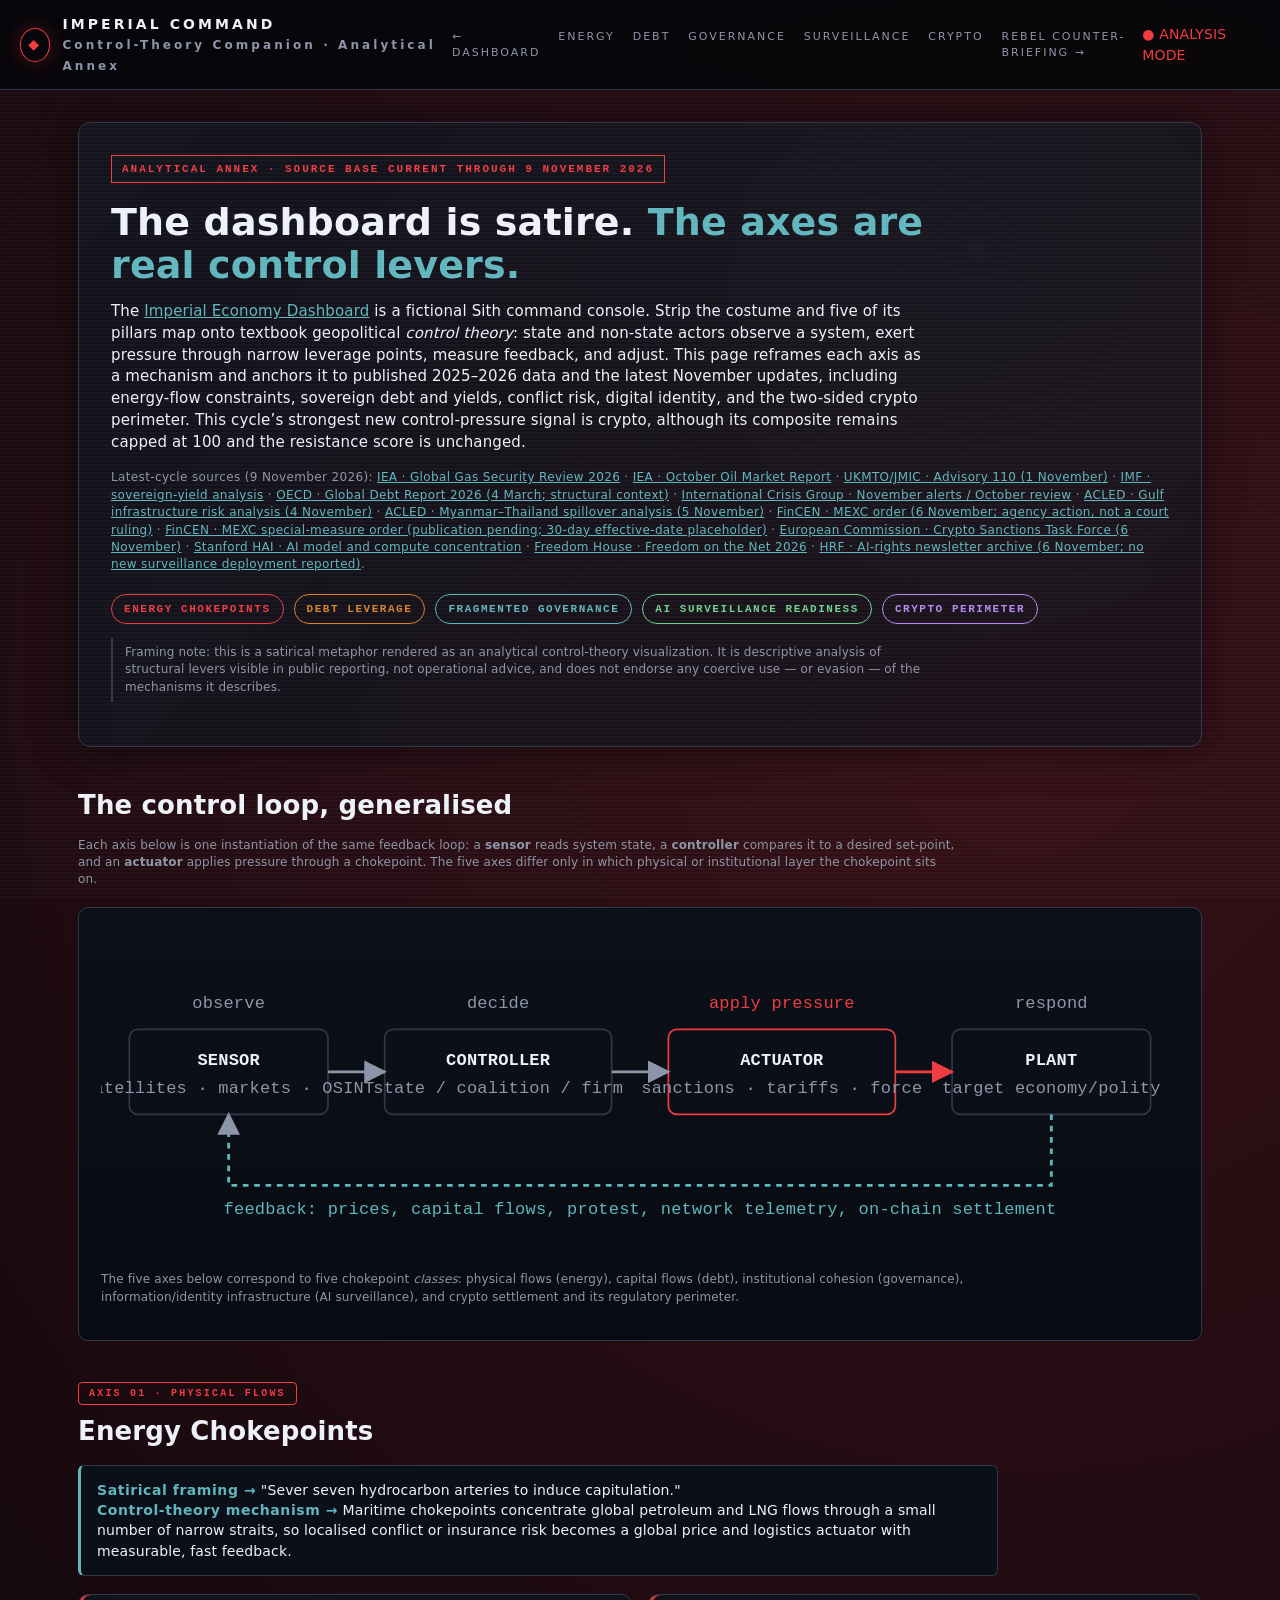
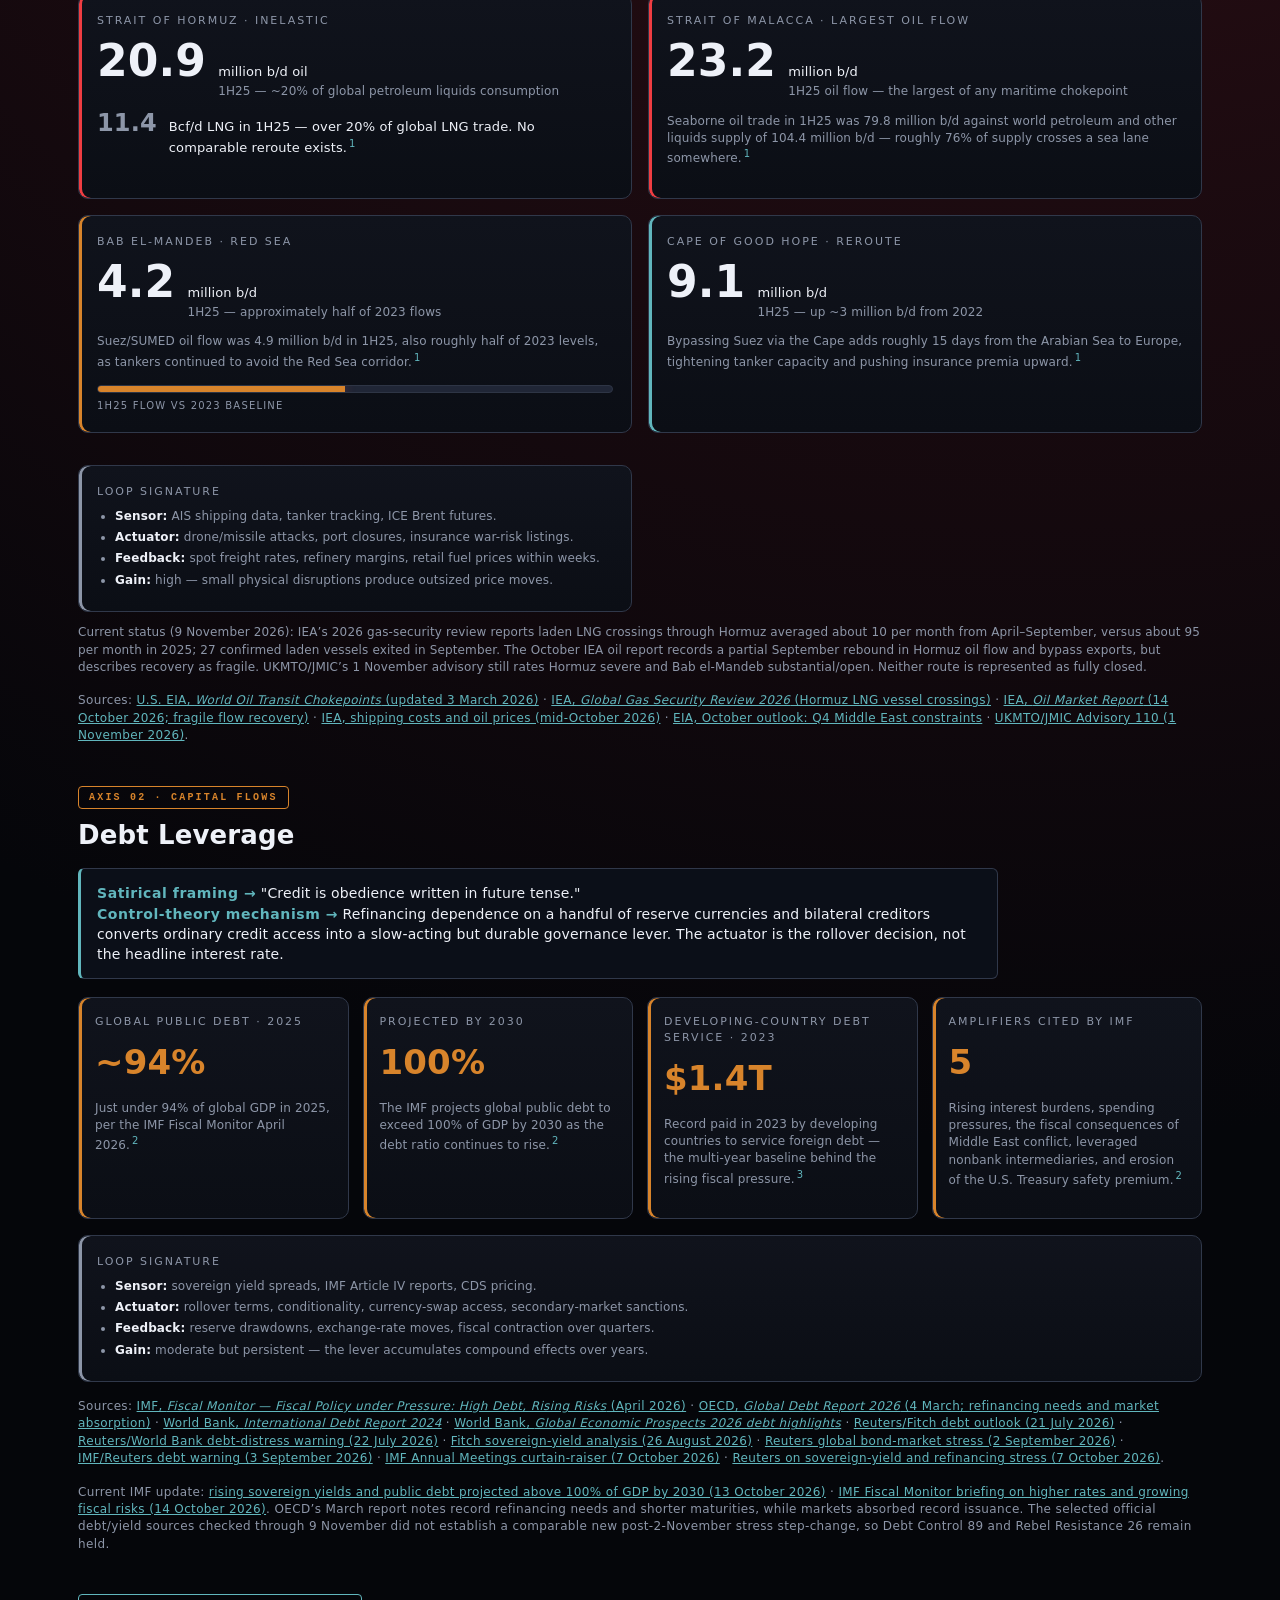
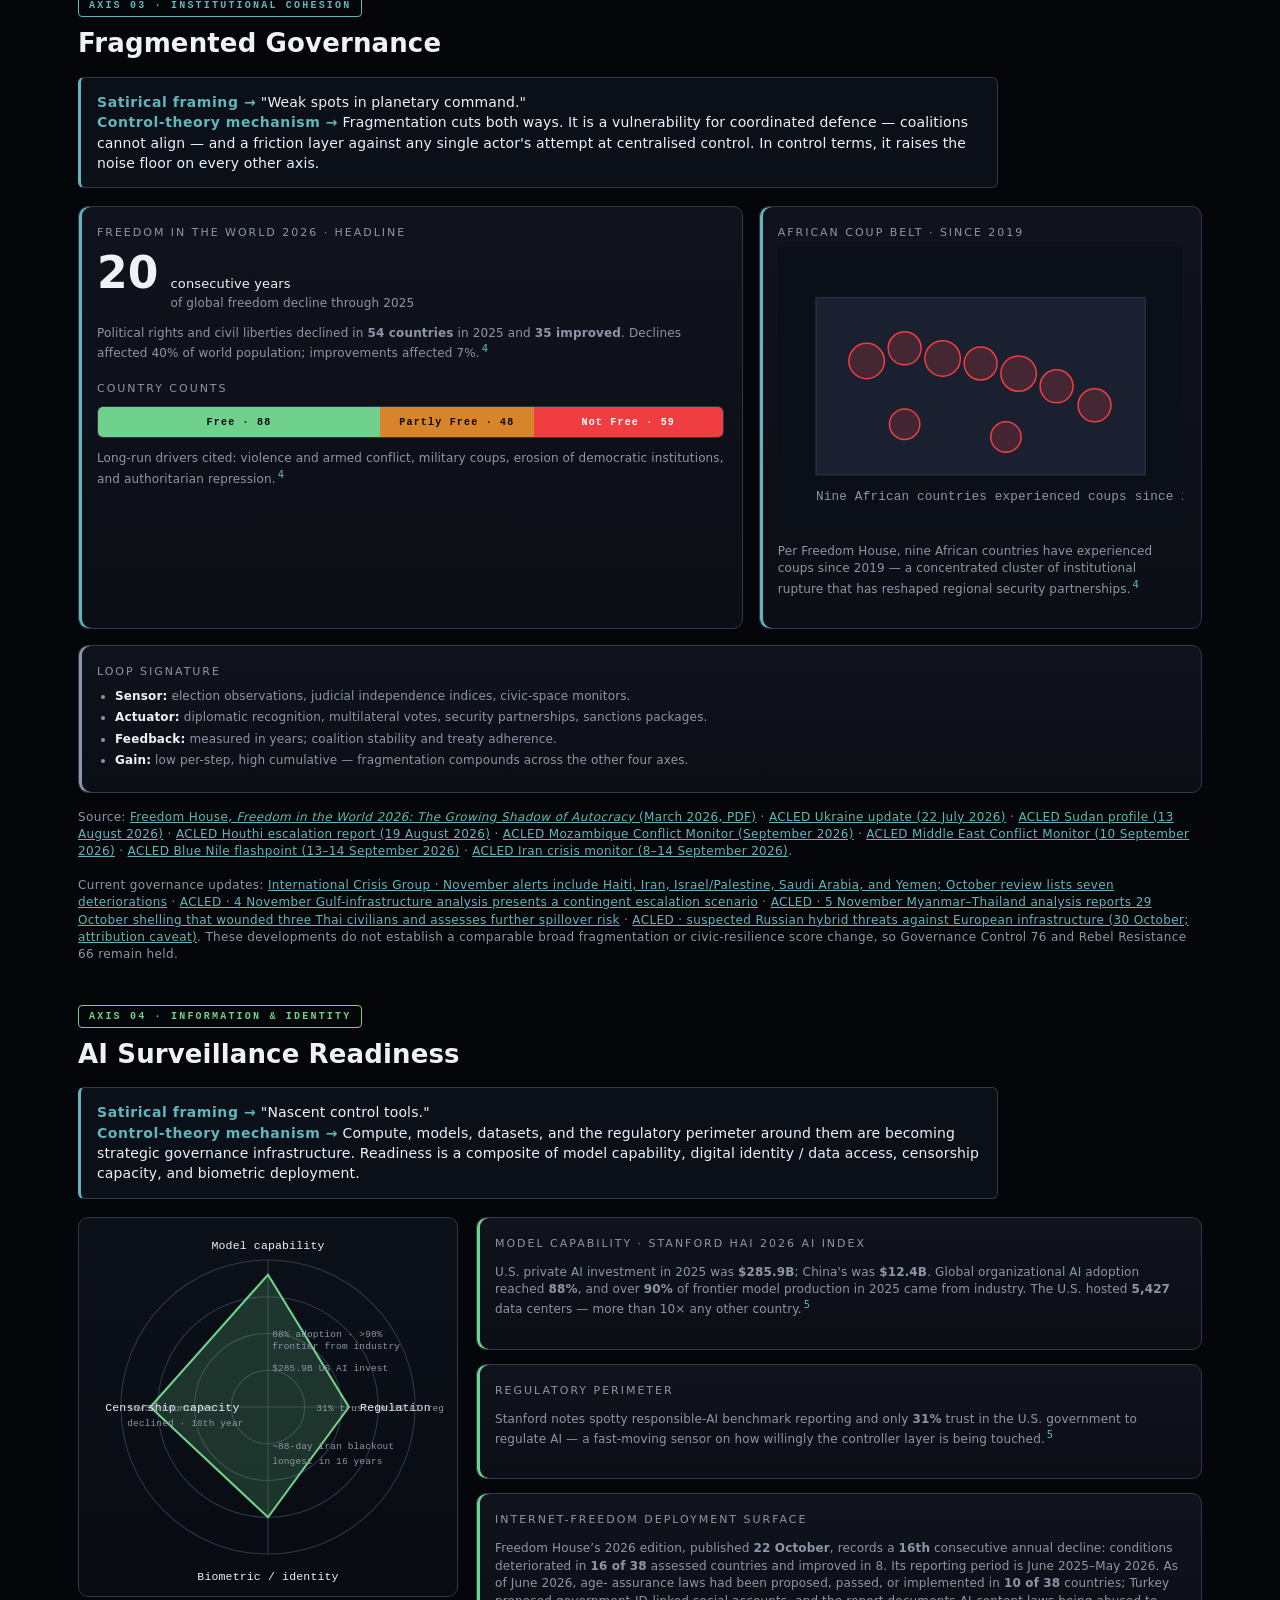
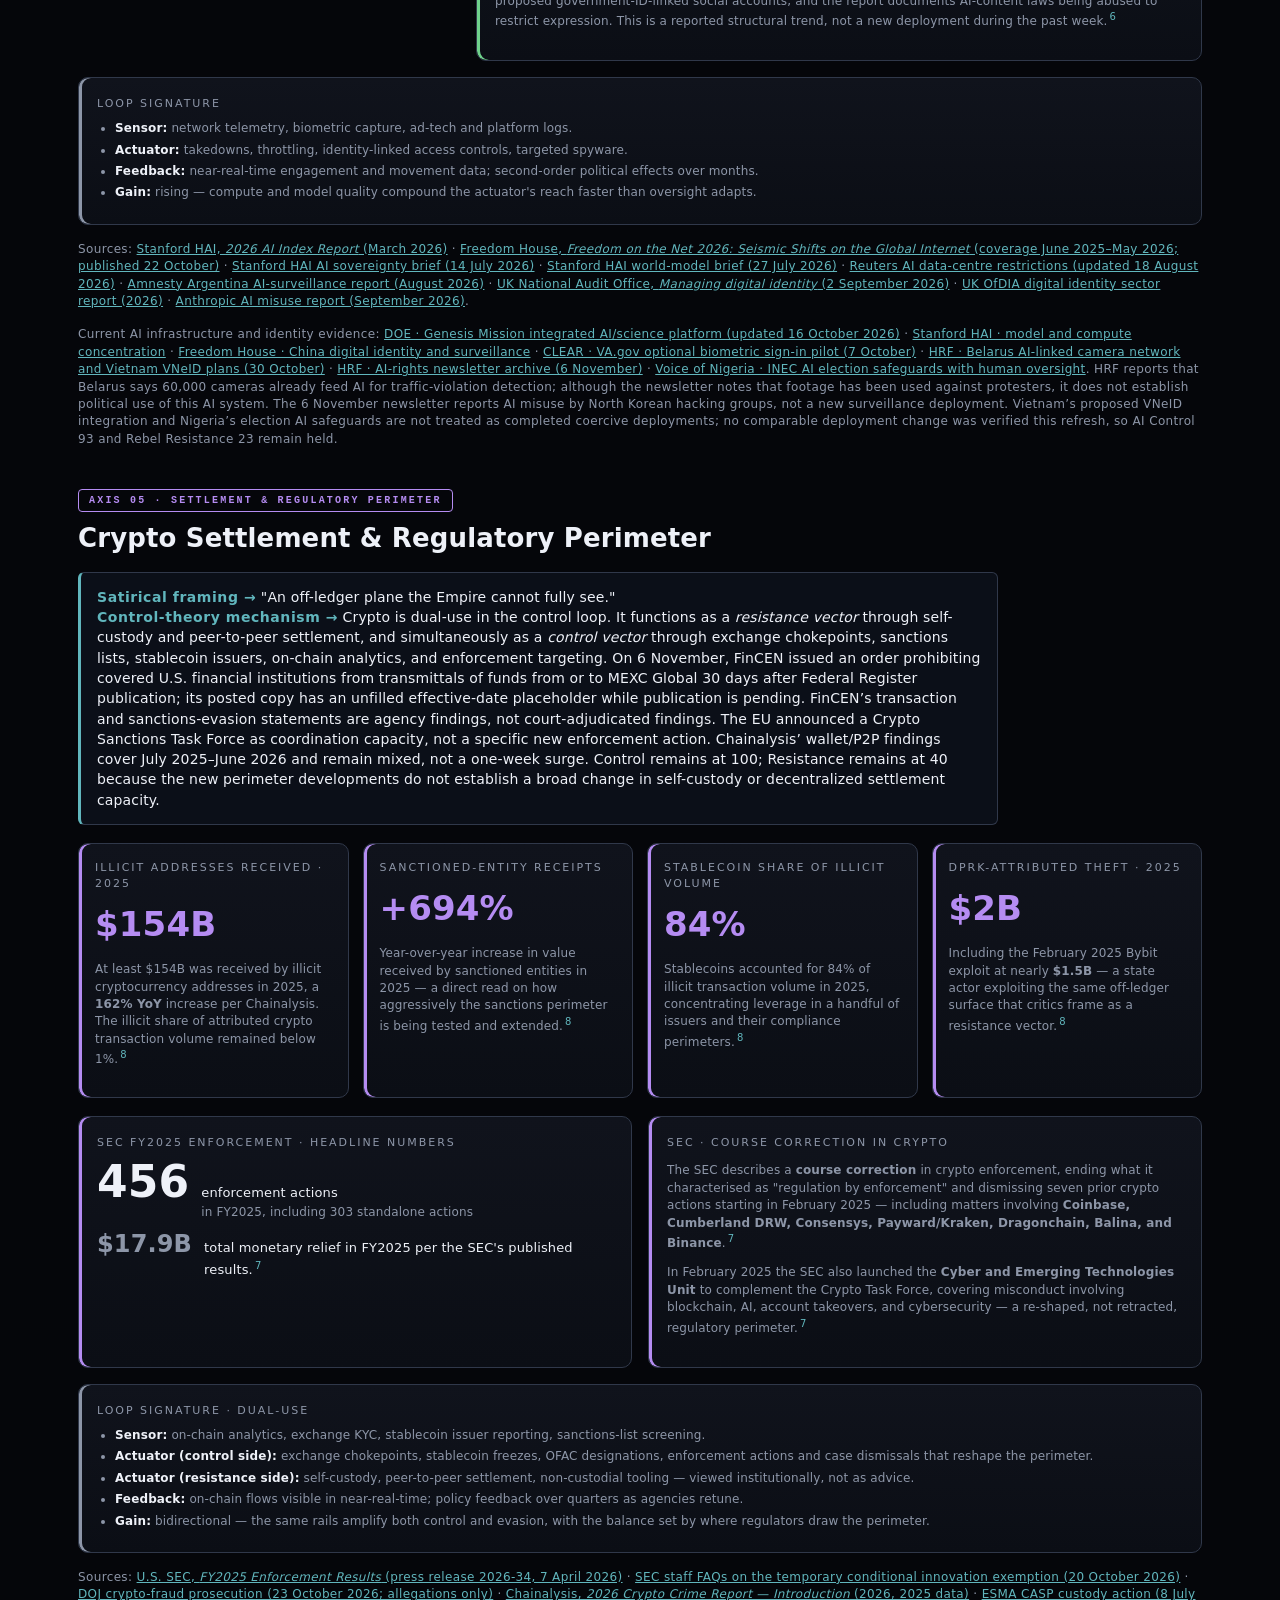
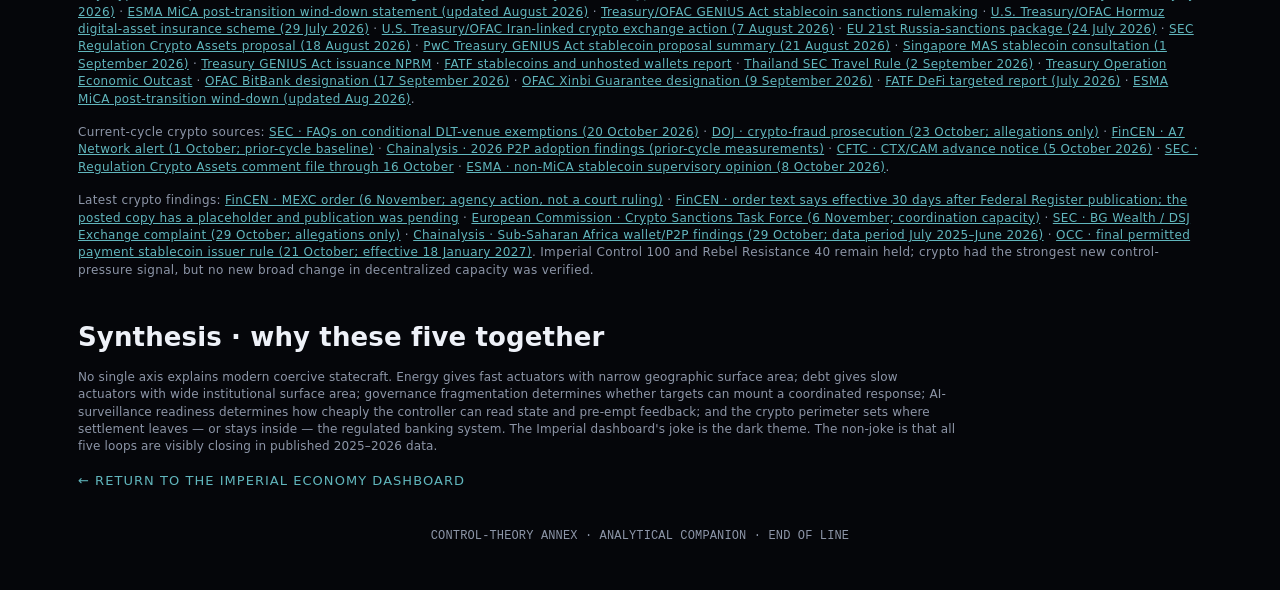
==== commit 3751969b: "Clarify FinCEN attribution for 2026-11-09 refresh" ====
--- a/control-theory-explainer.html
+++ b/control-theory-explainer.html
@@ -584,7 +584,7 @@
         Current-cycle crypto sources: <a href="https://www.sec.gov/featured-topics/crypto-task-force/cryptosec" target="_blank" rel="noopener">SEC · FAQs on conditional DLT-venue exemptions (20 October 2026)</a> · <a href="https://www.justice.gov/usao-cdca/pr/chinese-national-extradited-alleged-role-multimillion-dollar-cryptocurrency-scam" target="_blank" rel="noopener">DOJ · crypto-fraud prosecution (23 October; allegations only)</a> · <a href="https://www.fincen.gov/system/files/2026-10/FinCEN-Alert-A7-Network.pdf" target="_blank" rel="noopener">FinCEN · A7 Network alert (1 October; prior-cycle baseline)</a> · <a href="https://www.chainalysis.com/blog/2026-global-crypto-adoption-index/" target="_blank" rel="noopener">Chainalysis · 2026 P2P adoption findings (prior-cycle measurements)</a> · <a href="https://www.cftc.gov/PressRoom/PressReleases/9307-26" target="_blank" rel="noopener">CFTC · CTX/CAM advance notice (5 October 2026)</a> · <a href="https://www.sec.gov/rules-regulations/public-comments/s7-2026-27" target="_blank" rel="noopener">SEC · Regulation Crypto Assets comment file through 16 October</a> · <a href="https://www.esma.europa.eu/press-news/esma-news/esma-sets-out-supervisory-expectations-services-related-unauthorised" target="_blank" rel="noopener">ESMA · non-MiCA stablecoin supervisory opinion (8 October 2026)</a>.
       </p>
       <p class="ex-cite">
-        Latest crypto findings: <a href="https://www.fincen.gov/news/news-releases/operation-economic-outcast-severs-mexc-globals-access-us-financial-system" target="_blank" rel="noopener">FinCEN · MEXC order (6 November; FinCEN's agency claims)</a> · <a href="https://www.fincen.gov/system/files/2026-11/MEXC-Section-9714.pdf" target="_blank" rel="noopener">FinCEN · order text says effective 30 days after Federal Register publication; the posted copy has a placeholder and publication was pending</a> · <a href="https://finance.ec.europa.eu/news/statement-commissioner-albuquerque-outcomes-tenth-meeting-high-level-meeting-sanctions-2026-11-06_en" target="_blank" rel="noopener">European Commission · Crypto Sanctions Task Force (6 November; coordination capacity)</a> · <a href="https://www.sec.gov/enforcement-litigation/litigation-releases/lr-26679" target="_blank" rel="noopener">SEC · BG Wealth / DSJ Exchange complaint (29 October; allegations only)</a> · <a href="https://www.chainalysis.com/blog/sub-saharan-africa-crypto-adoption-2026/" target="_blank" rel="noopener">Chainalysis · Sub-Saharan Africa wallet/P2P findings (29 October; data period July 2025–June 2026)</a> · <a href="https://www.occ.gov/news-issuances/news-releases/2026/nr-occ-2026-92.html" target="_blank" rel="noopener">OCC · final permitted payment stablecoin issuer rule (21 October; effective 18 January 2027)</a>. Imperial Control 100 and Rebel Resistance 40 remain held; crypto had the strongest new control-pressure signal, but no new broad change in decentralized capacity was verified.
+        Latest crypto findings: <a href="https://www.fincen.gov/news/news-releases/operation-economic-outcast-severs-mexc-globals-access-us-financial-system" target="_blank" rel="noopener">FinCEN · MEXC order (6 November; agency action, not a court ruling)</a> · <a href="https://www.fincen.gov/system/files/2026-11/MEXC-Section-9714.pdf" target="_blank" rel="noopener">FinCEN · order text says effective 30 days after Federal Register publication; the posted copy has a placeholder and publication was pending</a> · <a href="https://finance.ec.europa.eu/news/statement-commissioner-albuquerque-outcomes-tenth-meeting-high-level-meeting-sanctions-2026-11-06_en" target="_blank" rel="noopener">European Commission · Crypto Sanctions Task Force (6 November; coordination capacity)</a> · <a href="https://www.sec.gov/enforcement-litigation/litigation-releases/lr-26679" target="_blank" rel="noopener">SEC · BG Wealth / DSJ Exchange complaint (29 October; allegations only)</a> · <a href="https://www.chainalysis.com/blog/sub-saharan-africa-crypto-adoption-2026/" target="_blank" rel="noopener">Chainalysis · Sub-Saharan Africa wallet/P2P findings (29 October; data period July 2025–June 2026)</a> · <a href="https://www.occ.gov/news-issuances/news-releases/2026/nr-occ-2026-92.html" target="_blank" rel="noopener">OCC · final permitted payment stablecoin issuer rule (21 October; effective 18 January 2027)</a>. Imperial Control 100 and Rebel Resistance 40 remain held; crypto had the strongest new control-pressure signal, but no new broad change in decentralized capacity was verified.
       </p>
     </section>
     <!-- ─── SYNTHESIS ────────────────────────────────────────────────── -->
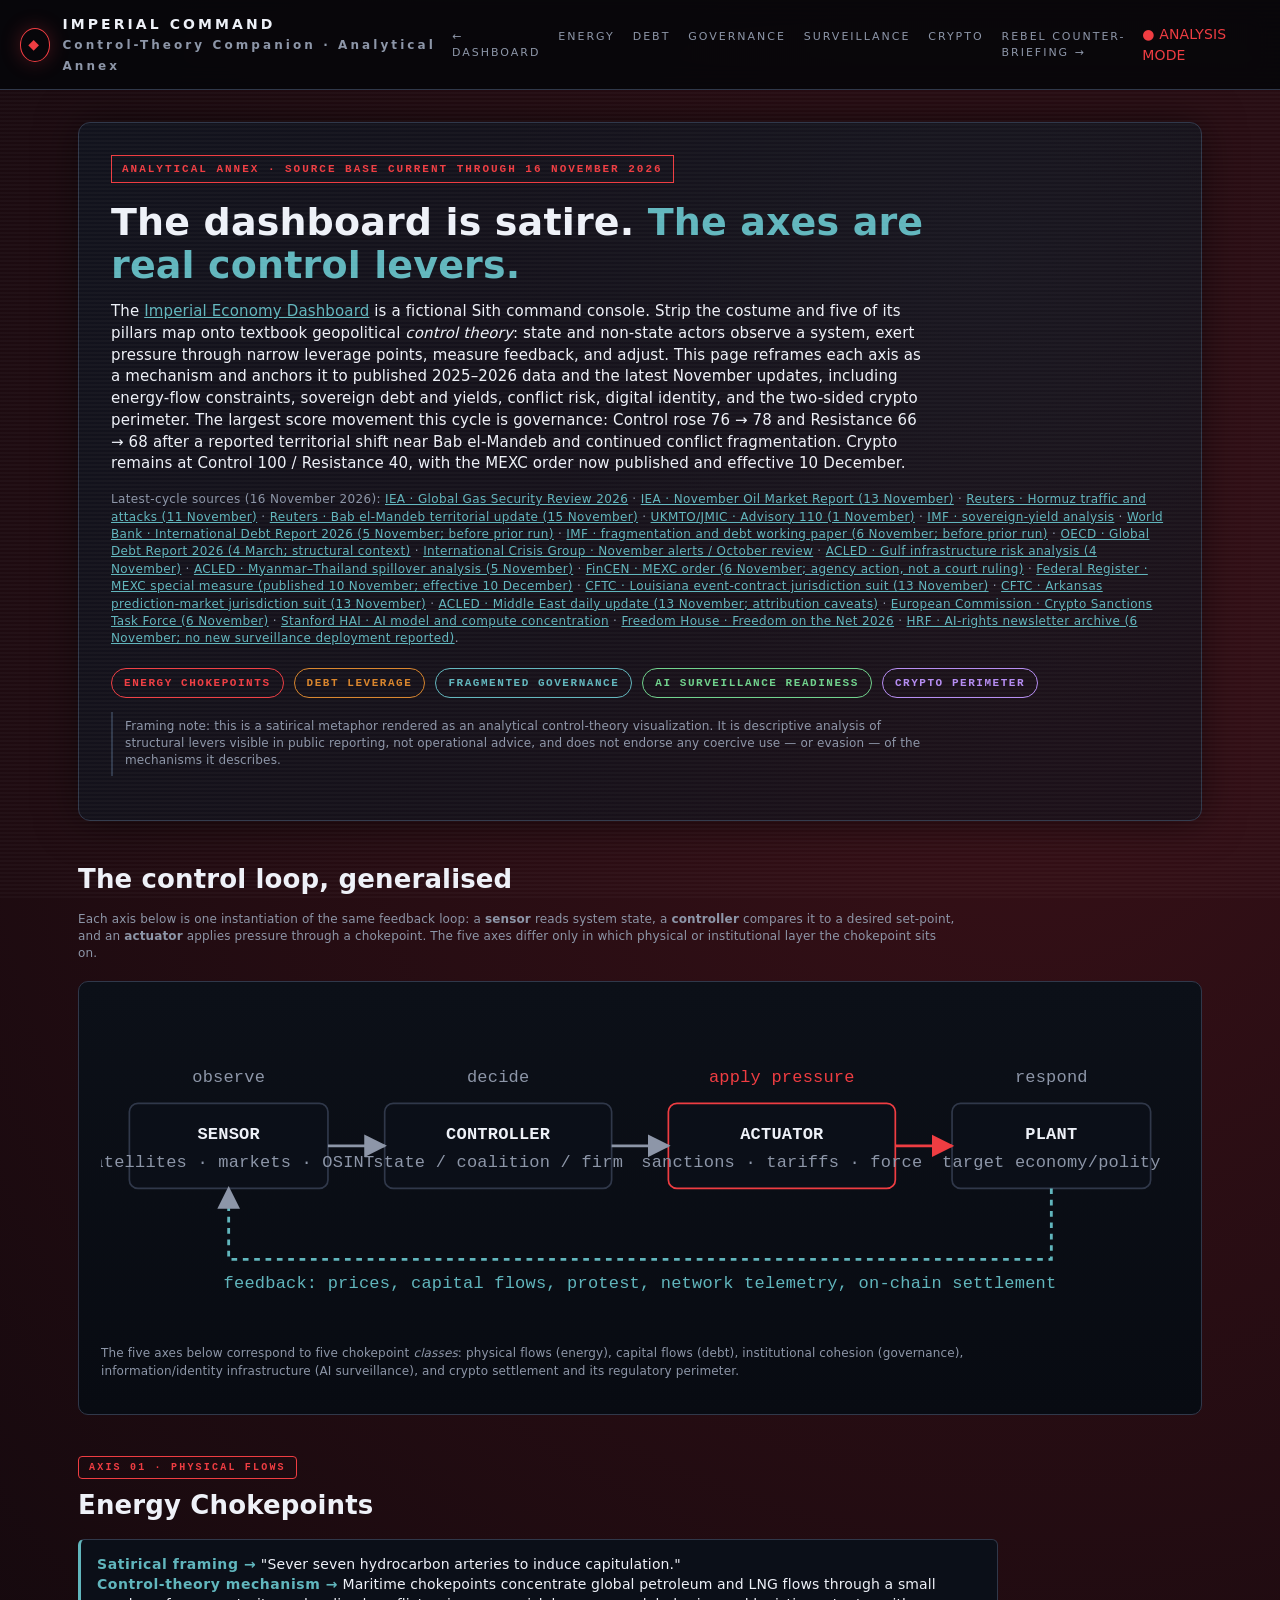
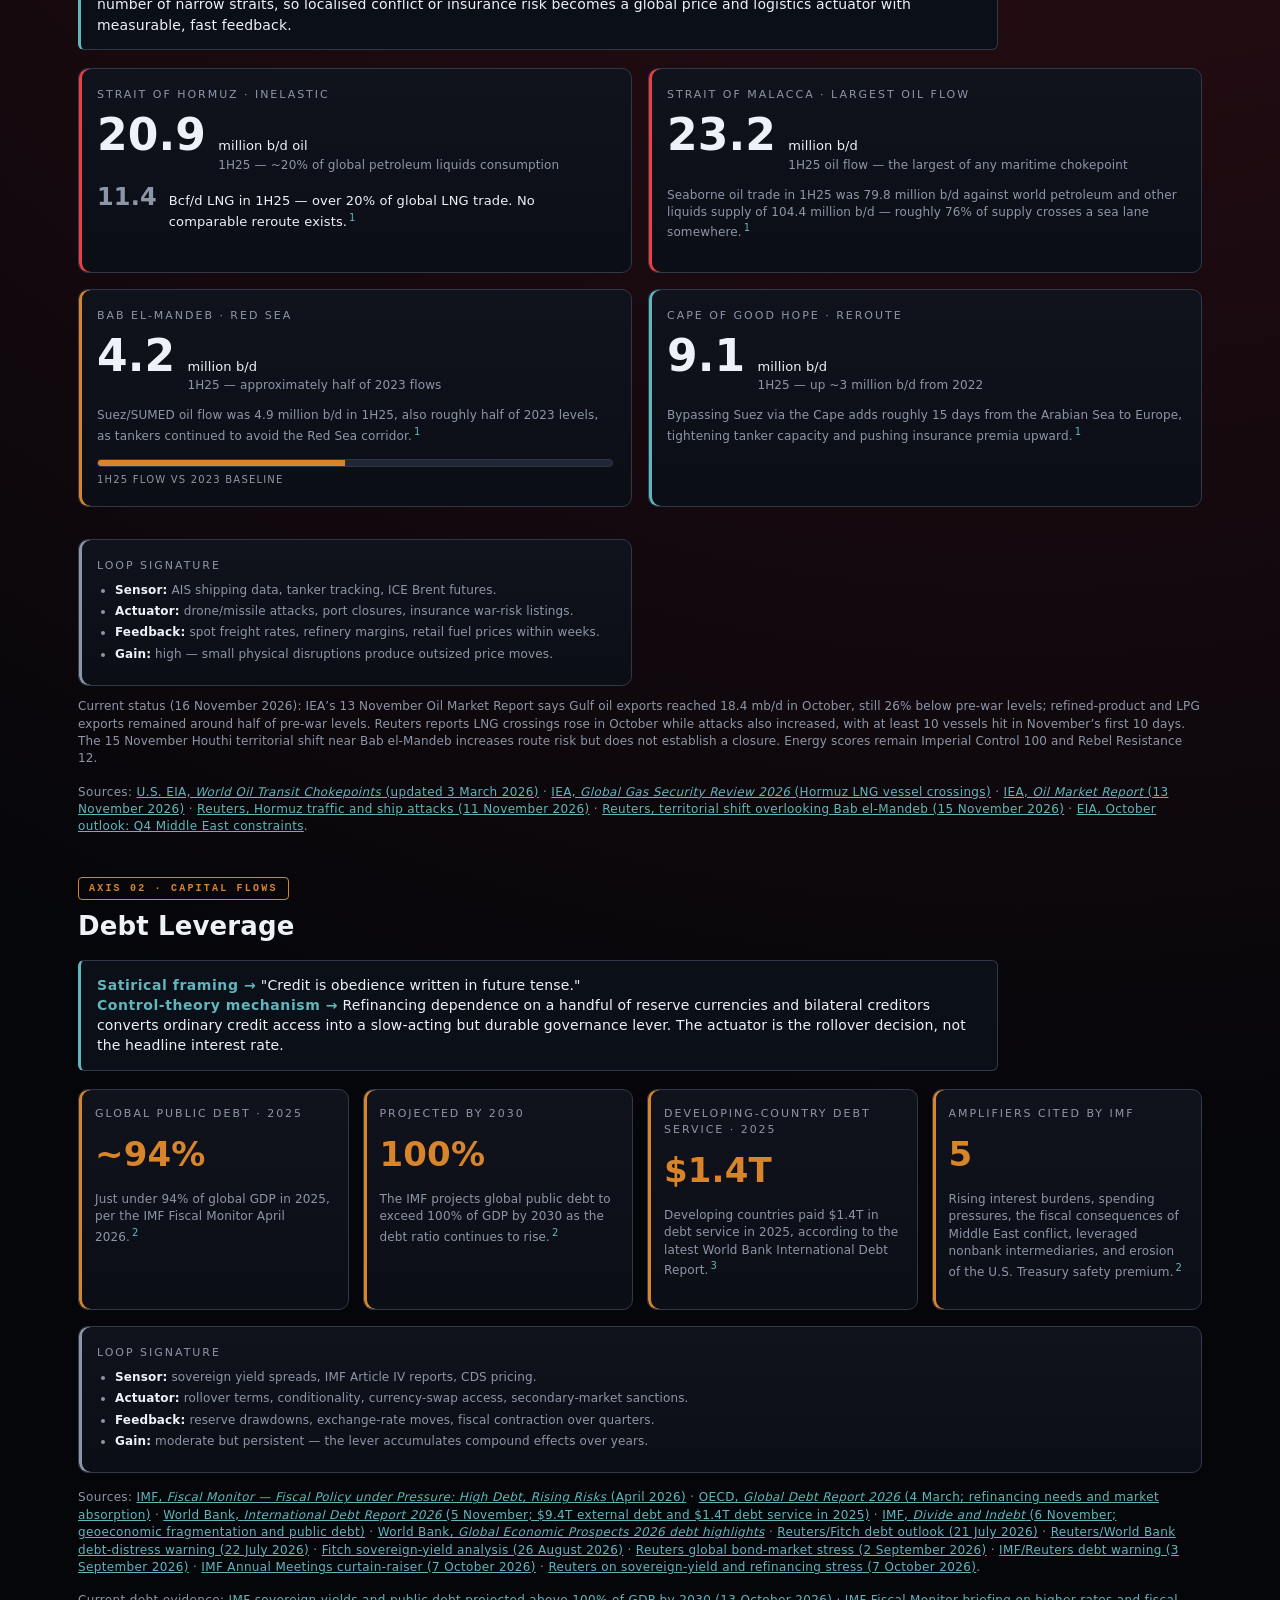
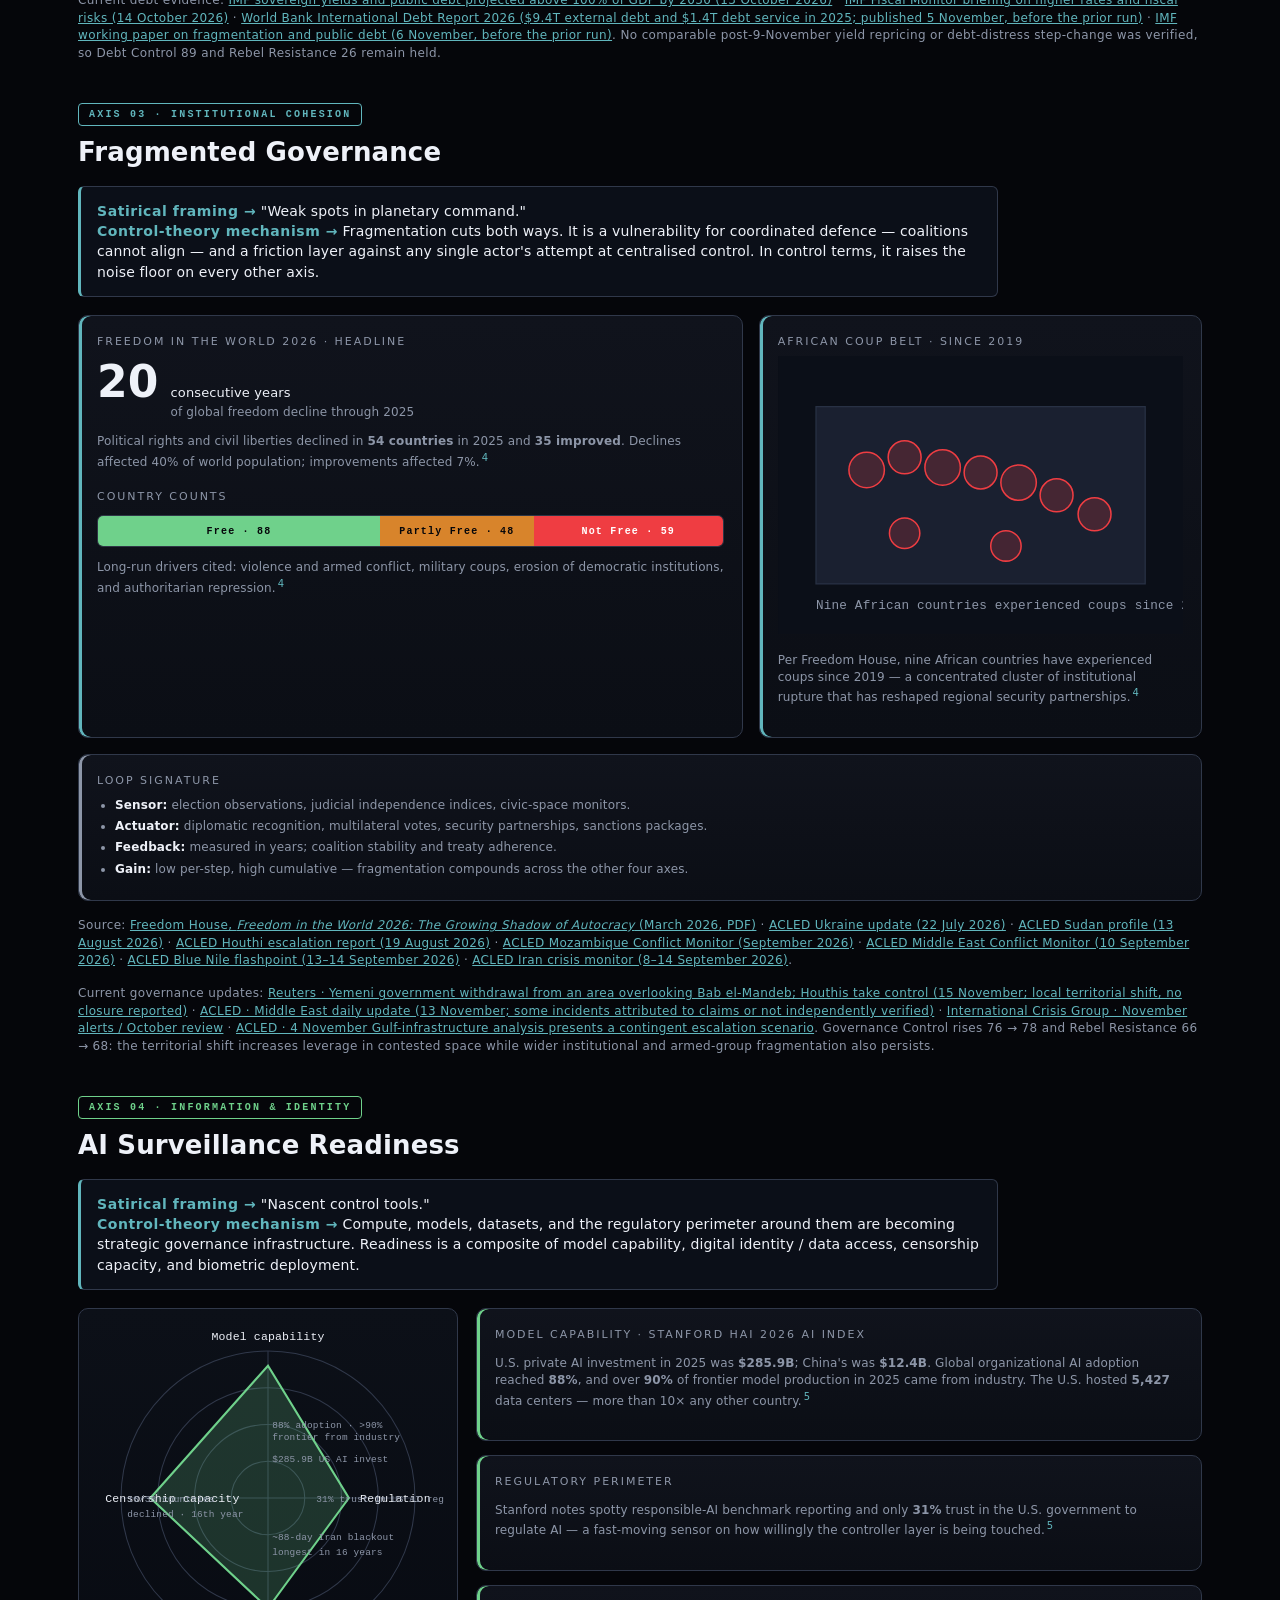
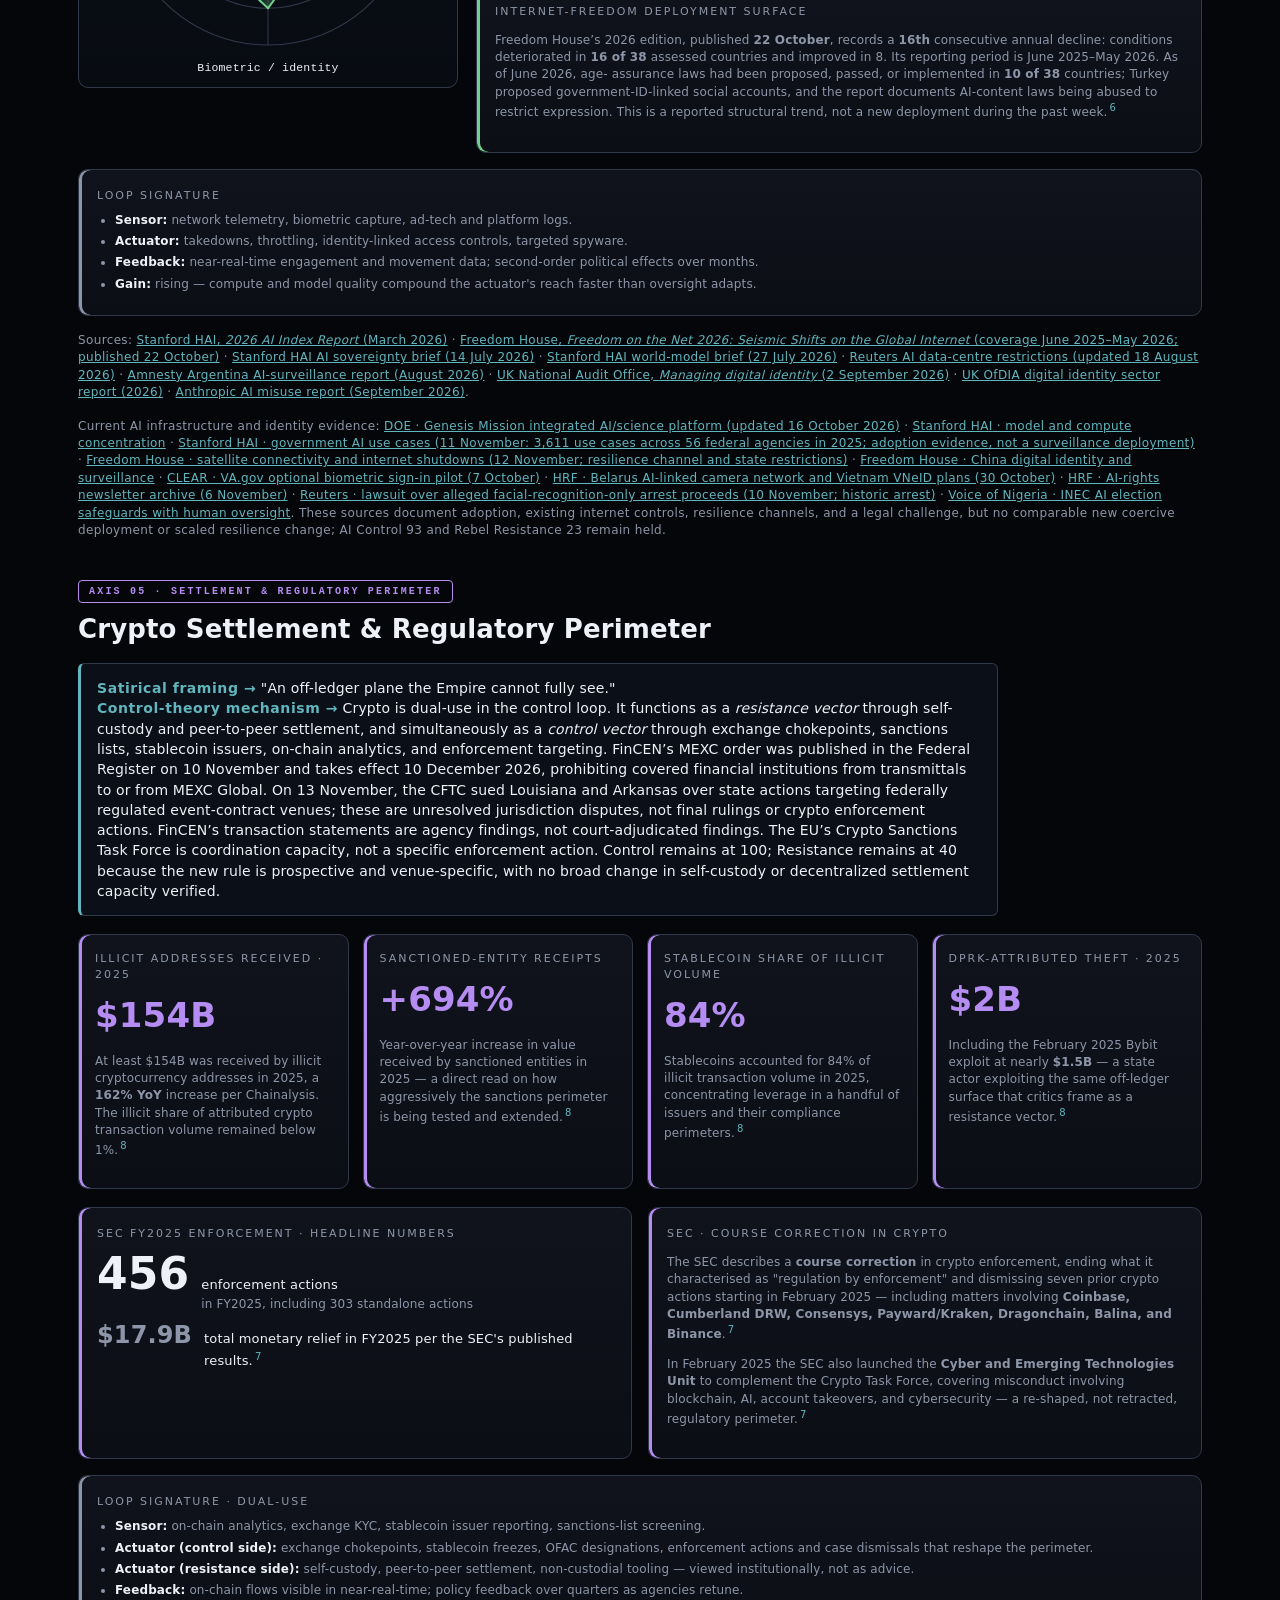
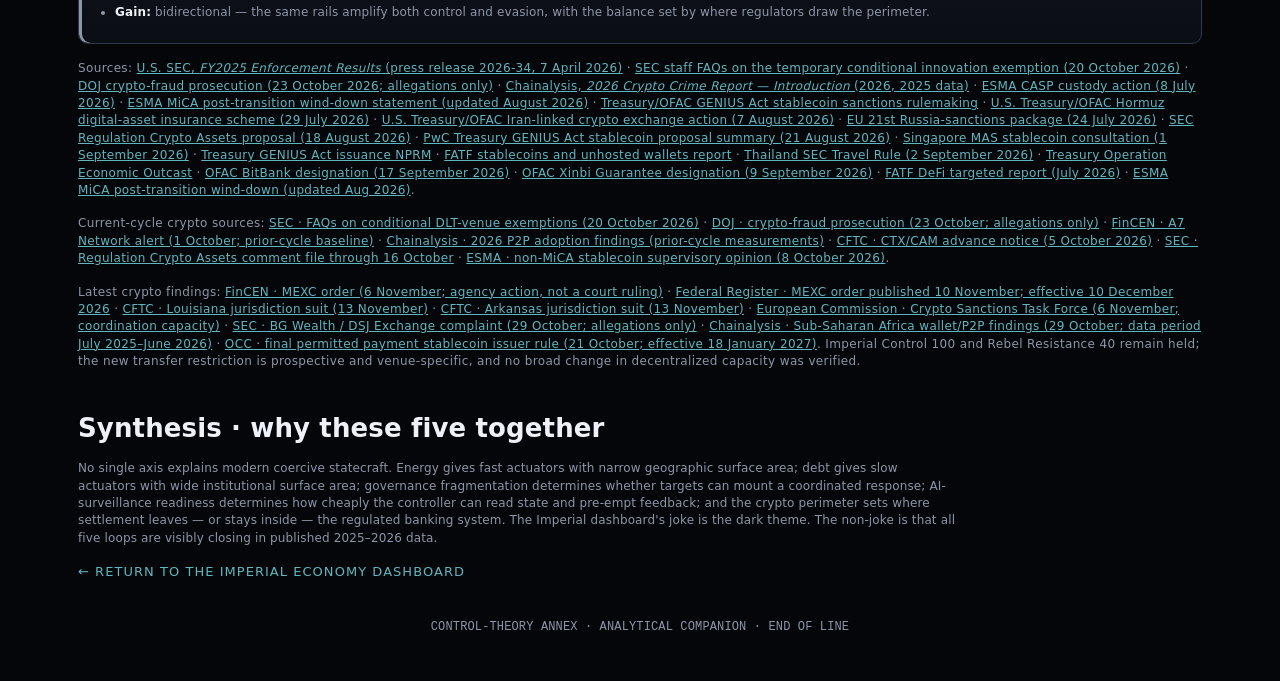
==== commit 26003540: "Weekly metric refresh 2026-11-16 Co-authored-by: Perplexity <noreply@perplexity.ai>" ====
--- a/control-theory-explainer.html
+++ b/control-theory-explainer.html
@@ -4,8 +4,8 @@
   <meta charset="utf-8">
   <meta name="viewport" content="width=device-width,initial-scale=1">
   <title>Control-Theory Companion · Imperial Economy Dashboard</title>
-  <meta name="description" content="An analytical companion to the satirical Imperial Economy Dashboard. Five control axes and the Rebel Resistance Index — energy, debt, governance, AI surveillance, and crypto — mapped to public reporting current through 9 November 2026.">
-  <link rel="stylesheet" href="css/styles.css?v=20261102">
+  <meta name="description" content="An analytical companion to the satirical Imperial Economy Dashboard. Five control axes and the Rebel Resistance Index — energy, debt, governance, AI surveillance, and crypto — mapped to public reporting current through 16 November 2026.">
+  <link rel="stylesheet" href="css/styles.css?v=20261116">
   <link rel="stylesheet" href="css/explainer.css">
 </head>
 <body class="explainer">
@@ -31,7 +31,7 @@
 
   <main class="ex-main">
     <section class="ex-hero">
-      <span class="tag">ANALYTICAL ANNEX · SOURCE BASE CURRENT THROUGH 9 NOVEMBER 2026</span>
+      <span class="tag">ANALYTICAL ANNEX · SOURCE BASE CURRENT THROUGH 16 NOVEMBER 2026</span>
       <h1>The dashboard is satire. <span>The axes are real control levers.</span></h1>
       <p class="ex-lede">
         The <a href="index.html">Imperial Economy Dashboard</a> is a fictional Sith
@@ -41,22 +41,31 @@
         feedback, and adjust. This page reframes each axis as a mechanism and
         anchors it to published 2025–2026 data and the latest November updates,
         including energy-flow constraints, sovereign debt and yields, conflict
-        risk, digital identity, and the two-sided crypto perimeter. This cycle’s
-        strongest new control-pressure signal is crypto, although its composite
-        remains capped at 100 and the resistance score is unchanged.
-      </p>
-      <p class="ex-cite">
-        Latest-cycle sources (9 November 2026):
+        risk, digital identity, and the two-sided crypto perimeter. The largest
+        score movement this cycle is governance: Control rose 76 → 78 and
+        Resistance 66 → 68 after a reported territorial shift near Bab el-Mandeb
+        and continued conflict fragmentation. Crypto remains at Control 100 /
+        Resistance 40, with the MEXC order now published and effective 10 December.
+      </p>
+      <p class="ex-cite">
+        Latest-cycle sources (16 November 2026):
         <a href="https://www.iea.org/files/42bb838f-d20d-4815-8554-32146033967d/GlobalGasSecurityReview2026.pdf" target="_blank" rel="noopener">IEA · Global Gas Security Review 2026</a> ·
-        <a href="https://www.iea.org/reports/oil-market-report-october-2026" target="_blank" rel="noopener">IEA · October Oil Market Report</a> ·
+        <a href="https://www.iea.org/reports/oil-market-report-november-2026" target="_blank" rel="noopener">IEA · November Oil Market Report (13 November)</a> ·
+        <a href="https://www.reuters.com/world/middle-east/hormuz-traffic-is-up-so-are-attacks-2026-11-11/" target="_blank" rel="noopener">Reuters · Hormuz traffic and attacks (11 November)</a> ·
+        <a href="https://www.reuters.com/world/middle-east/yemen-government-forces-withdraw-area-near-bab-el-mandeb-strait-houthis-control-2026-11-15/" target="_blank" rel="noopener">Reuters · Bab el-Mandeb territorial update (15 November)</a> ·
         <a href="https://www.ukmto.org/-/media/ukmto/products/jmic_advisory_update_110_01-nov-1.pdf?rev=d2be223caff04f09bbf58d94c9aa8e0a" target="_blank" rel="noopener">UKMTO/JMIC · Advisory 110 (1 November)</a> ·
         <a href="https://www.imf.org/en/blogs/articles/2026/10/13/rising-sovereign-yields-raise-the-fiscal-stakes" target="_blank" rel="noopener">IMF · sovereign-yield analysis</a> ·
+        <a href="https://www.worldbank.org/en/news/press-release/2026/11/05/developing-countries-external-debt-surges-to-record-9-4-trillion" target="_blank" rel="noopener">World Bank · International Debt Report 2026 (5 November; before prior run)</a> ·
+        <a href="https://elibrary.imf.org/view/journals/001/2026/239/001.2026.issue-239-en.xml" target="_blank" rel="noopener">IMF · fragmentation and debt working paper (6 November; before prior run)</a> ·
         <a href="https://www.oecd.org/en/publications/global-debt-report-2026_e9d80efd-en/full-report/sovereign-borrowing-outlook_4470147b.html" target="_blank" rel="noopener">OECD · Global Debt Report 2026 (4 March; structural context)</a> ·
         <a href="https://www.crisisgroup.org/sites/default/files/crisiswatch/crisiswatch-october-2026-global-overview.pdf" target="_blank" rel="noopener">International Crisis Group · November alerts / October review</a> ·
         <a href="https://acleddata.com/report/threat-infrastructure-war-looms-us-iran-confrontation-enters-critical-phase" target="_blank" rel="noopener">ACLED · Gulf infrastructure risk analysis (4 November)</a> ·
         <a href="https://acleddata.com/expert-comment/will-violent-spillover-myanmar-thailand-escalate" target="_blank" rel="noopener">ACLED · Myanmar–Thailand spillover analysis (5 November)</a> ·
         <a href="https://www.fincen.gov/news/news-releases/operation-economic-outcast-severs-mexc-globals-access-us-financial-system" target="_blank" rel="noopener">FinCEN · MEXC order (6 November; agency action, not a court ruling)</a> ·
-        <a href="https://www.fincen.gov/system/files/2026-11/MEXC-Section-9714.pdf" target="_blank" rel="noopener">FinCEN · MEXC special-measure order (publication pending; 30-day effective-date placeholder)</a> ·
+        <a href="https://www.federalregister.gov/documents/2026/11/10/2026-22962/imposition-of-special-measure-prohibiting-the-transmittal-of-funds-involving-mexc-global" target="_blank" rel="noopener">Federal Register · MEXC special measure (published 10 November; effective 10 December)</a> ·
+        <a href="https://www.cftc.gov/PressRoom/PressReleases/9326-26" target="_blank" rel="noopener">CFTC · Louisiana event-contract jurisdiction suit (13 November)</a> ·
+        <a href="https://www.cftc.gov/PressRoom/PressReleases/9325-26" target="_blank" rel="noopener">CFTC · Arkansas prediction-market jurisdiction suit (13 November)</a> ·
+        <a href="https://acleddata.com/current-crises/daily-data-strikes-across-middle-east" target="_blank" rel="noopener">ACLED · Middle East daily update (13 November; attribution caveats)</a> ·
         <a href="https://finance.ec.europa.eu/news/statement-commissioner-albuquerque-outcomes-tenth-meeting-high-level-meeting-sanctions-2026-11-06_en" target="_blank" rel="noopener">European Commission · Crypto Sanctions Task Force (6 November)</a> ·
         <a href="https://hai.stanford.edu/ai-index/2026-ai-index-report/research-and-development" target="_blank" rel="noopener">Stanford HAI · AI model and compute concentration</a> ·
         <a href="https://freedomhouse.org/report/freedom-net/2026/seismic-shifts-global-internet" target="_blank" rel="noopener">Freedom House · Freedom on the Net 2026</a> ·
@@ -224,17 +233,17 @@
         </div>
       </div>
       <p class="small">
-        Current status (9 November 2026): IEA’s 2026 gas-security review reports
-        laden LNG crossings through Hormuz averaged about 10 per month from
-        April–September, versus about 95 per month in 2025; 27 confirmed laden
-        vessels exited in September. The October IEA oil report records a
-        partial September rebound in Hormuz oil flow and bypass exports, but
-        describes recovery as fragile. UKMTO/JMIC’s 1 November advisory still
-        rates Hormuz severe and Bab el-Mandeb substantial/open. Neither route is
-        represented as fully closed.
-      </p>
-      <p class="ex-cite">
-        Sources: <a id="src-eia" href="https://www.eia.gov/international/analysis/special-topics/World_Oil_Transit_Chokepoints" target="_blank" rel="noopener">U.S. EIA, <em>World Oil Transit Chokepoints</em> (updated 3 March 2026)</a> · <a href="https://www.iea.org/files/42bb838f-d20d-4815-8554-32146033967d/GlobalGasSecurityReview2026.pdf" target="_blank" rel="noopener">IEA, <em>Global Gas Security Review 2026</em> (Hormuz LNG vessel crossings)</a> · <a href="https://www.iea.org/reports/oil-market-report-october-2026" target="_blank" rel="noopener">IEA, <em>Oil Market Report</em> (14 October 2026; fragile flow recovery)</a> · <a href="https://www.iea.org/commentaries/the-soaring-cost-of-shipping-is-lifting-the-price-of-oil-for-consumers" target="_blank" rel="noopener">IEA, shipping costs and oil prices (mid-October 2026)</a> · <a href="https://www.eia.gov/outlooks/steo/report/global_oil.php" target="_blank" rel="noopener">EIA, October outlook: Q4 Middle East constraints</a> · <a href="https://www.ukmto.org/-/media/ukmto/products/jmic_advisory_update_110_01-nov-1.pdf?rev=d2be223caff04f09bbf58d94c9aa8e0a" target="_blank" rel="noopener">UKMTO/JMIC Advisory 110 (1 November 2026)</a>.
+        Current status (16 November 2026): IEA’s 13 November Oil Market Report
+        says Gulf oil exports reached 18.4 mb/d in October, still 26% below
+        pre-war levels; refined-product and LPG exports remained around half of
+        pre-war levels. Reuters reports LNG crossings rose in October while
+        attacks also increased, with at least 10 vessels hit in November’s first
+        10 days. The 15 November Houthi territorial shift near Bab el-Mandeb
+        increases route risk but does not establish a closure. Energy scores
+        remain Imperial Control 100 and Rebel Resistance 12.
+      </p>
+      <p class="ex-cite">
+        Sources: <a id="src-eia" href="https://www.eia.gov/international/analysis/special-topics/World_Oil_Transit_Chokepoints" target="_blank" rel="noopener">U.S. EIA, <em>World Oil Transit Chokepoints</em> (updated 3 March 2026)</a> · <a href="https://www.iea.org/files/42bb838f-d20d-4815-8554-32146033967d/GlobalGasSecurityReview2026.pdf" target="_blank" rel="noopener">IEA, <em>Global Gas Security Review 2026</em> (Hormuz LNG vessel crossings)</a> · <a href="https://www.iea.org/reports/oil-market-report-november-2026" target="_blank" rel="noopener">IEA, <em>Oil Market Report</em> (13 November 2026)</a> · <a href="https://www.reuters.com/world/middle-east/hormuz-traffic-is-up-so-are-attacks-2026-11-11/" target="_blank" rel="noopener">Reuters, Hormuz traffic and ship attacks (11 November 2026)</a> · <a href="https://www.reuters.com/world/middle-east/yemen-government-forces-withdraw-area-near-bab-el-mandeb-strait-houthis-control-2026-11-15/" target="_blank" rel="noopener">Reuters, territorial shift overlooking Bab el-Mandeb (15 November 2026)</a> · <a href="https://www.eia.gov/outlooks/steo/report/global_oil.php" target="_blank" rel="noopener">EIA, October outlook: Q4 Middle East constraints</a>.
       </p>
     </section>
 
@@ -265,9 +274,9 @@
           <p class="small">The IMF projects global public debt to exceed 100% of GDP by 2030 as the debt ratio continues to rise.<sup><a href="#src-imf-oct">2</a></sup></p>
         </div>
         <div class="ex-quad-card">
-          <div class="k">Developing-country debt service · 2023</div>
+          <div class="k">Developing-country debt service · 2025</div>
           <div class="ex-quad-num">$1.4T</div>
-          <p class="small">Record paid in 2023 by developing countries to service foreign debt — the multi-year baseline behind the rising fiscal pressure.<sup><a href="#src-wb">3</a></sup></p>
+          <p class="small">Developing countries paid $1.4T in debt service in 2025, according to the latest World Bank International Debt Report.<sup><a href="#src-wb">3</a></sup></p>
         </div>
         <div class="ex-quad-card">
           <div class="k">Amplifiers cited by IMF</div>
@@ -289,9 +298,9 @@
         Sources:
         <a id="src-imf" href="https://www.imf.org/en/publications/fm/issues/2026/04/15/fiscal-monitor-april-2026" target="_blank" rel="noopener">IMF, <em>Fiscal Monitor — Fiscal Policy under Pressure: High Debt, Rising Risks</em> (April 2026)</a> ·
         <a href="https://www.oecd.org/en/publications/global-debt-report-2026_e9d80efd-en/full-report/sovereign-borrowing-outlook_4470147b.html" target="_blank" rel="noopener">OECD, <em>Global Debt Report 2026</em> (4 March; refinancing needs and market absorption)</a> ·
-        <a id="src-wb" href="https://www.worldbank.org/en/news/press-release/2024/12/03/developing-countries-paid-record-1-4-trillion-on-foreign-debt-in-2023" target="_blank" rel="noopener">World Bank, <em>International Debt Report 2024</em></a> · <a href="https://thedocs.worldbank.org/en/doc/2b672b3b0415d6b66c45b66579db4ef5-0050012026/related/GEP-Jun-2026-Chapter-3-highlights.pdf" target="_blank" rel="noopener">World Bank, <em>Global Economic Prospects 2026 debt highlights</em></a> · <a href="https://www.reuters.com/business/developed-market-debt-hit-record-758-trillion-shocks-spending-pressures-mount-2026-07-21/" target="_blank" rel="noopener">Reuters/Fitch debt outlook (21 July 2026)</a> · <a href="https://www.reuters.com/world/china/escalating-middle-east-war-could-slash-global-growth-13-2026-world-bank-chief-2026-07-22/" target="_blank" rel="noopener">Reuters/World Bank debt-distress warning (22 July 2026)</a> · <a href="https://www.fitchratings.com/research/sovereigns/sovereign-bond-yield-spike-highlights-persistent-fiscal-challenges-26-08-2026" target="_blank" rel="noopener">Fitch sovereign-yield analysis (26 August 2026)</a> · <a href="https://www.reuters.com/world/asia-pacific/bond-selloff-deepens-inflation-oil-prices-jolt-markets-2026-09-02/" target="_blank" rel="noopener">Reuters global bond-market stress (2 September 2026)</a> · <a href="https://www.reuters.com/world/china/imfs-georgieva-says-rising-bond-yields-threaten-progress-developing-country-debt-2026-09-03/" target="_blank" rel="noopener">IMF/Reuters debt warning (3 September 2026)</a> · <a href="https://www.imf.org/en/news/articles/2026/10/07/sp100726-2026-annual-meetings-curtain-raiser" target="_blank" rel="noopener">IMF Annual Meetings curtain-raiser (7 October 2026)</a> · <a href="https://www.reuters.com/world/asia-pacific/imf-chief-warns-energy-shock-growing-debt-ai-risks-threaten-global-growth-2026-10-07/" target="_blank" rel="noopener">Reuters on sovereign-yield and refinancing stress (7 October 2026)</a>.
-      </p>
-      <p class="ex-cite">Current IMF update: <a id="src-imf-oct" href="https://www.imf.org/en/blogs/articles/2026/10/13/rising-sovereign-yields-raise-the-fiscal-stakes" target="_blank" rel="noopener">rising sovereign yields and public debt projected above 100% of GDP by 2030 (13 October 2026)</a> · <a href="https://mediacenter.imf.org/news/imf---fiscal-monitor-report-annual-meetings--2026/s/1b05cec6-cde8-4b75-80ec-2b29f9fb5d19" target="_blank" rel="noopener">IMF Fiscal Monitor briefing on higher rates and growing fiscal risks (14 October 2026)</a>. OECD’s March report notes record refinancing needs and shorter maturities, while markets absorbed record issuance. The selected official debt/yield sources checked through 9 November did not establish a comparable new post-2-November stress step-change, so Debt Control 89 and Rebel Resistance 26 remain held.</p>
+        <a id="src-wb" href="https://www.worldbank.org/en/news/press-release/2026/11/05/developing-countries-external-debt-surges-to-record-9-4-trillion" target="_blank" rel="noopener">World Bank, <em>International Debt Report 2026</em> (5 November; $9.4T external debt and $1.4T debt service in 2025)</a> · <a href="https://elibrary.imf.org/view/journals/001/2026/239/001.2026.issue-239-en.xml" target="_blank" rel="noopener">IMF, <em>Divide and Indebt</em> (6 November; geoeconomic fragmentation and public debt)</a> · <a href="https://thedocs.worldbank.org/en/doc/2b672b3b0415d6b66c45b66579db4ef5-0050012026/related/GEP-Jun-2026-Chapter-3-highlights.pdf" target="_blank" rel="noopener">World Bank, <em>Global Economic Prospects 2026 debt highlights</em></a> · <a href="https://www.reuters.com/business/developed-market-debt-hit-record-758-trillion-shocks-spending-pressures-mount-2026-07-21/" target="_blank" rel="noopener">Reuters/Fitch debt outlook (21 July 2026)</a> · <a href="https://www.reuters.com/world/china/escalating-middle-east-war-could-slash-global-growth-13-2026-world-bank-chief-2026-07-22/" target="_blank" rel="noopener">Reuters/World Bank debt-distress warning (22 July 2026)</a> · <a href="https://www.fitchratings.com/research/sovereigns/sovereign-bond-yield-spike-highlights-persistent-fiscal-challenges-26-08-2026" target="_blank" rel="noopener">Fitch sovereign-yield analysis (26 August 2026)</a> · <a href="https://www.reuters.com/world/asia-pacific/bond-selloff-deepens-inflation-oil-prices-jolt-markets-2026-09-02/" target="_blank" rel="noopener">Reuters global bond-market stress (2 September 2026)</a> · <a href="https://www.reuters.com/world/china/imfs-georgieva-says-rising-bond-yields-threaten-progress-developing-country-debt-2026-09-03/" target="_blank" rel="noopener">IMF/Reuters debt warning (3 September 2026)</a> · <a href="https://www.imf.org/en/news/articles/2026/10/07/sp100726-2026-annual-meetings-curtain-raiser" target="_blank" rel="noopener">IMF Annual Meetings curtain-raiser (7 October 2026)</a> · <a href="https://www.reuters.com/world/asia-pacific/imf-chief-warns-energy-shock-growing-debt-ai-risks-threaten-global-growth-2026-10-07/" target="_blank" rel="noopener">Reuters on sovereign-yield and refinancing stress (7 October 2026)</a>.
+      </p>
+      <p class="ex-cite">Current debt evidence: <a id="src-imf-oct" href="https://www.imf.org/en/blogs/articles/2026/10/13/rising-sovereign-yields-raise-the-fiscal-stakes" target="_blank" rel="noopener">IMF sovereign yields and public debt projected above 100% of GDP by 2030 (13 October 2026)</a> · <a href="https://mediacenter.imf.org/news/imf---fiscal-monitor-report-annual-meetings--2026/s/1b05cec6-cde8-4b75-80ec-2b29f9fb5d19" target="_blank" rel="noopener">IMF Fiscal Monitor briefing on higher rates and fiscal risks (14 October 2026)</a> · <a href="https://www.worldbank.org/en/news/press-release/2026/11/05/developing-countries-external-debt-surges-to-record-9-4-trillion" target="_blank" rel="noopener">World Bank International Debt Report 2026 ($9.4T external debt and $1.4T debt service in 2025; published 5 November, before the prior run)</a> · <a href="https://elibrary.imf.org/view/journals/001/2026/239/001.2026.issue-239-en.xml" target="_blank" rel="noopener">IMF working paper on fragmentation and public debt (6 November, before the prior run)</a>. No comparable post-9-November yield repricing or debt-distress step-change was verified, so Debt Control 89 and Rebel Resistance 26 remain held.</p>
     </section>
 
     <!-- ─── GOVERNANCE ───────────────────────────────────────────────── -->
@@ -374,7 +383,7 @@
         Source: <a id="src-fh" href="https://freedomhouse.org/sites/default/files/2026-03/FIW2026_final_digital%20(1).pdf" target="_blank" rel="noopener">Freedom House, <em>Freedom in the World 2026: The Growing Shadow of Autocracy</em> (March 2026, PDF)</a> · <a href="https://acleddata.com/update/ukraine-war-situation-update-11-17-july-2026" target="_blank" rel="noopener">ACLED Ukraine update (22 July 2026)</a> · <a href="https://acleddata.com/country/sudan" target="_blank" rel="noopener">ACLED Sudan profile (13 August 2026)</a> · <a href="https://acleddata.com/report/houthis-ramp-activity-yemen-and-saudi-arabia-avoid-reigniting-civil-war-so-far" target="_blank" rel="noopener">ACLED Houthi escalation report (19 August 2026)</a> · <a href="https://acleddata.com/update/mozambique-conflict-monitor-update-september-2026" target="_blank" rel="noopener">ACLED Mozambique Conflict Monitor (September 2026)</a> · <a href="https://acleddata.com/monitor/middle-east-conflict-monitor" target="_blank" rel="noopener">ACLED Middle East Conflict Monitor (10 September 2026)</a> · <a href="https://acleddata.com/expert-comment/why-has-blue-nile-become-new-flashpoint-sudans-war" target="_blank" rel="noopener">ACLED Blue Nile flashpoint (13–14 September 2026)</a> · <a href="https://acleddata.com/iran-crisis-live" target="_blank" rel="noopener">ACLED Iran crisis monitor (8–14 September 2026)</a>.
       </p>
       <p class="ex-cite">
-        Current governance updates: <a href="https://www.crisisgroup.org/sites/default/files/crisiswatch/crisiswatch-october-2026-global-overview.pdf" target="_blank" rel="noopener">International Crisis Group · November alerts include Haiti, Iran, Israel/Palestine, Saudi Arabia, and Yemen; October review lists seven deteriorations</a> · <a href="https://acleddata.com/report/threat-infrastructure-war-looms-us-iran-confrontation-enters-critical-phase" target="_blank" rel="noopener">ACLED · 4 November Gulf-infrastructure analysis presents a contingent escalation scenario</a> · <a href="https://acleddata.com/expert-comment/will-violent-spillover-myanmar-thailand-escalate" target="_blank" rel="noopener">ACLED · 5 November Myanmar–Thailand analysis reports 29 October shelling that wounded three Thai civilians and assesses further spillover risk</a> · <a href="https://acleddata.com/report/sabotage-escalation-russias-hybrid-threats-ramp-across-europe" target="_blank" rel="noopener">ACLED · suspected Russian hybrid threats against European infrastructure (30 October; attribution caveat)</a>. These developments do not establish a comparable broad fragmentation or civic-resilience score change, so Governance Control 76 and Rebel Resistance 66 remain held.
+        Current governance updates: <a href="https://www.reuters.com/world/middle-east/yemen-government-forces-withdraw-area-near-bab-el-mandeb-strait-houthis-control-2026-11-15/" target="_blank" rel="noopener">Reuters · Yemeni government withdrawal from an area overlooking Bab el-Mandeb; Houthis take control (15 November; local territorial shift, no closure reported)</a> · <a href="https://acleddata.com/current-crises/daily-data-strikes-across-middle-east" target="_blank" rel="noopener">ACLED · Middle East daily update (13 November; some incidents attributed to claims or not independently verified)</a> · <a href="https://www.crisisgroup.org/sites/default/files/crisiswatch/crisiswatch-october-2026-global-overview.pdf" target="_blank" rel="noopener">International Crisis Group · November alerts / October review</a> · <a href="https://acleddata.com/report/threat-infrastructure-war-looms-us-iran-confrontation-enters-critical-phase" target="_blank" rel="noopener">ACLED · 4 November Gulf-infrastructure analysis presents a contingent escalation scenario</a>. Governance Control rises 76 → 78 and Rebel Resistance 66 → 68: the territorial shift increases leverage in contested space while wider institutional and armed-group fragmentation also persists.
       </p>
     </section>
     <!-- ─── AI SURVEILLANCE ──────────────────────────────────────────── -->
@@ -477,7 +486,7 @@
         <a id="src-fotn" href="https://freedomhouse.org/report/freedom-net/2026/seismic-shifts-global-internet" target="_blank" rel="noopener">Freedom House, <em>Freedom on the Net 2026: Seismic Shifts on the Global Internet</em> (coverage June 2025–May 2026; published 22 October)</a> · <a href="https://hai.stanford.edu/news/the-ai-sovereignty-paradox-should-countries-buy-build-or-lease-to-maintain-strategic-control-of-their-ai" target="_blank" rel="noopener">Stanford HAI AI sovereignty brief (14 July 2026)</a> · <a href="https://hai.stanford.edu/assets/files/hai-issue-brief-the-world-model-and-spatial-intelligence-era.pdf" target="_blank" rel="noopener">Stanford HAI world-model brief (27 July 2026)</a> · <a href="https://www.reuters.com/legal/litigation/where-authorities-are-restricting-data-centres-amid-ai-boom-2026-08-18/" target="_blank" rel="noopener">Reuters AI data-centre restrictions (updated 18 August 2026)</a> · <a href="https://www.amnesty.org/en/latest/news/2026/08/argentina-unchecked-deployment-of-ai-driven-surveillance-reinforces-a-techno-authoritarian-infrastructure-of-social-control/" target="_blank" rel="noopener">Amnesty Argentina AI-surveillance report (August 2026)</a> · <a href="https://www.nao.org.uk/wp-content/uploads/2026/09/Managing-digital-identity.pdf" target="_blank" rel="noopener">UK National Audit Office, <em>Managing digital identity</em> (2 September 2026)</a> · <a href="https://www.gov.uk/government/publications/digital-identity-sectoral-analysis-report-2026/digital-identity-sectoral-analysis-report-2026" target="_blank" rel="noopener">UK OfDIA digital identity sector report (2026)</a> · <a href="https://www.anthropic.com/threat-intelligence-report-september-2026" target="_blank" rel="noopener">Anthropic AI misuse report (September 2026)</a>.
       </p>
       <p class="ex-cite">
-        Current AI infrastructure and identity evidence: <a href="https://www.energy.gov/undersecretaryforscience/genesis-mission/genesis-mission" target="_blank" rel="noopener">DOE · Genesis Mission integrated AI/science platform (updated 16 October 2026)</a> · <a href="https://hai.stanford.edu/ai-index/2026-ai-index-report/research-and-development" target="_blank" rel="noopener">Stanford HAI · model and compute concentration</a> · <a href="https://freedomhouse.org/country/china/freedom-world/2026" target="_blank" rel="noopener">Freedom House · China digital identity and surveillance</a> · <a href="https://ir.clearme.com/news-events/press-releases/detail/197/u-s-department-of-veterans-affairs-selects-clear-for-new" target="_blank" rel="noopener">CLEAR · VA.gov optional biometric sign-in pilot (7 October)</a> · <a href="https://hrf.org/latest/hrfs-ai-for-individual-rights-newsletter-24/" target="_blank" rel="noopener">HRF · Belarus AI-linked camera network and Vietnam VNeID plans (30 October)</a> · <a href="https://hrf.org/latest-category/ai-for-individual-rights/" target="_blank" rel="noopener">HRF · AI-rights newsletter archive (6 November)</a> · <a href="https://von.gov.ng/inec-unveils-ai-safeguards-ahead-of-2027-elections/" target="_blank" rel="noopener">Voice of Nigeria · INEC AI election safeguards with human oversight</a>. HRF reports that Belarus says 60,000 cameras already feed AI for traffic-violation detection; although the newsletter notes that footage has been used against protesters, it does not establish political use of this AI system. The 6 November newsletter reports AI misuse by North Korean hacking groups, not a new surveillance deployment. Vietnam’s proposed VNeID integration and Nigeria’s election AI safeguards are not treated as completed coercive deployments; no comparable deployment change was verified this refresh, so AI Control 93 and Rebel Resistance 23 remain held.
+        Current AI infrastructure and identity evidence: <a href="https://www.energy.gov/undersecretaryforscience/genesis-mission/genesis-mission" target="_blank" rel="noopener">DOE · Genesis Mission integrated AI/science platform (updated 16 October 2026)</a> · <a href="https://hai.stanford.edu/ai-index/2026-ai-index-report/research-and-development" target="_blank" rel="noopener">Stanford HAI · model and compute concentration</a> · <a href="https://hai.stanford.edu/policy/a-blueprint-for-evaluating-ai-in-public-administration" target="_blank" rel="noopener">Stanford HAI · government AI use cases (11 November: 3,611 use cases across 56 federal agencies in 2025; adoption evidence, not a surveillance deployment)</a> · <a href="https://freedomhouse.org/article/defeating-authoritarian-digital-blackouts-countering-internet-shutdowns-through-satellite" target="_blank" rel="noopener">Freedom House · satellite connectivity and internet shutdowns (12 November; resilience channel and state restrictions)</a> · <a href="https://freedomhouse.org/country/china/freedom-world/2026" target="_blank" rel="noopener">Freedom House · China digital identity and surveillance</a> · <a href="https://ir.clearme.com/news-events/press-releases/detail/197/u-s-department-of-veterans-affairs-selects-clear-for-new" target="_blank" rel="noopener">CLEAR · VA.gov optional biometric sign-in pilot (7 October)</a> · <a href="https://hrf.org/latest/hrfs-ai-for-individual-rights-newsletter-24/" target="_blank" rel="noopener">HRF · Belarus AI-linked camera network and Vietnam VNeID plans (30 October)</a> · <a href="https://hrf.org/latest-category/ai-for-individual-rights/" target="_blank" rel="noopener">HRF · AI-rights newsletter archive (6 November)</a> · <a href="https://www.reuters.com/legal/government/man-wrongly-jailed-after-ai-mismatch-can-pursue-lawsuit-now-2026-11-10/" target="_blank" rel="noopener">Reuters · lawsuit over alleged facial-recognition-only arrest proceeds (10 November; historic arrest)</a> · <a href="https://von.gov.ng/inec-unveils-ai-safeguards-ahead-of-2027-elections/" target="_blank" rel="noopener">Voice of Nigeria · INEC AI election safeguards with human oversight</a>. These sources document adoption, existing internet controls, resilience channels, and a legal challenge, but no comparable new coercive deployment or scaled resilience change; AI Control 93 and Rebel Resistance 23 remain held.
       </p>
     </section>
     <!-- ─── CRYPTO ─────────────────────────────────────────────────── -->
@@ -492,19 +501,19 @@
           loop. It functions as a <em>resistance vector</em> through self-custody
           and peer-to-peer settlement, and simultaneously as a <em>control
           vector</em> through exchange chokepoints, sanctions lists, stablecoin
-          issuers, on-chain analytics, and enforcement targeting. On 6 November,
-          FinCEN issued an order prohibiting covered U.S. financial institutions
-          from transmittals of funds from or to MEXC Global 30 days after
-          Federal Register publication; its posted copy has an unfilled
-          effective-date placeholder while publication is pending. FinCEN’s
-          transaction and sanctions-evasion statements are agency findings,
-          not court-adjudicated findings. The EU announced a
-          Crypto Sanctions Task Force as coordination capacity, not a specific
-          new enforcement action. Chainalysis’ wallet/P2P findings cover
-          July 2025–June 2026 and remain mixed, not a one-week surge. Control
-          remains at 100; Resistance remains at 40 because the new perimeter
-          developments do not establish a broad change in self-custody or
-          decentralized settlement capacity.
+          issuers, on-chain analytics, and enforcement targeting. FinCEN’s
+          MEXC order was published in the Federal Register on 10 November and
+          takes effect 10 December 2026, prohibiting covered financial
+          institutions from transmittals to or from MEXC Global. On 13 November,
+          the CFTC sued Louisiana and Arkansas over state actions targeting
+          federally regulated event-contract venues; these are unresolved
+          jurisdiction disputes, not final rulings or crypto enforcement actions.
+          FinCEN’s transaction statements are agency findings, not
+          court-adjudicated findings. The EU’s Crypto Sanctions Task Force is
+          coordination capacity, not a specific enforcement action. Control
+          remains at 100; Resistance remains at 40 because the new rule is
+          prospective and venue-specific, with no broad change in
+          self-custody or decentralized settlement capacity verified.
         </p>
       </div>
 
@@ -584,7 +593,7 @@
         Current-cycle crypto sources: <a href="https://www.sec.gov/featured-topics/crypto-task-force/cryptosec" target="_blank" rel="noopener">SEC · FAQs on conditional DLT-venue exemptions (20 October 2026)</a> · <a href="https://www.justice.gov/usao-cdca/pr/chinese-national-extradited-alleged-role-multimillion-dollar-cryptocurrency-scam" target="_blank" rel="noopener">DOJ · crypto-fraud prosecution (23 October; allegations only)</a> · <a href="https://www.fincen.gov/system/files/2026-10/FinCEN-Alert-A7-Network.pdf" target="_blank" rel="noopener">FinCEN · A7 Network alert (1 October; prior-cycle baseline)</a> · <a href="https://www.chainalysis.com/blog/2026-global-crypto-adoption-index/" target="_blank" rel="noopener">Chainalysis · 2026 P2P adoption findings (prior-cycle measurements)</a> · <a href="https://www.cftc.gov/PressRoom/PressReleases/9307-26" target="_blank" rel="noopener">CFTC · CTX/CAM advance notice (5 October 2026)</a> · <a href="https://www.sec.gov/rules-regulations/public-comments/s7-2026-27" target="_blank" rel="noopener">SEC · Regulation Crypto Assets comment file through 16 October</a> · <a href="https://www.esma.europa.eu/press-news/esma-news/esma-sets-out-supervisory-expectations-services-related-unauthorised" target="_blank" rel="noopener">ESMA · non-MiCA stablecoin supervisory opinion (8 October 2026)</a>.
       </p>
       <p class="ex-cite">
-        Latest crypto findings: <a href="https://www.fincen.gov/news/news-releases/operation-economic-outcast-severs-mexc-globals-access-us-financial-system" target="_blank" rel="noopener">FinCEN · MEXC order (6 November; agency action, not a court ruling)</a> · <a href="https://www.fincen.gov/system/files/2026-11/MEXC-Section-9714.pdf" target="_blank" rel="noopener">FinCEN · order text says effective 30 days after Federal Register publication; the posted copy has a placeholder and publication was pending</a> · <a href="https://finance.ec.europa.eu/news/statement-commissioner-albuquerque-outcomes-tenth-meeting-high-level-meeting-sanctions-2026-11-06_en" target="_blank" rel="noopener">European Commission · Crypto Sanctions Task Force (6 November; coordination capacity)</a> · <a href="https://www.sec.gov/enforcement-litigation/litigation-releases/lr-26679" target="_blank" rel="noopener">SEC · BG Wealth / DSJ Exchange complaint (29 October; allegations only)</a> · <a href="https://www.chainalysis.com/blog/sub-saharan-africa-crypto-adoption-2026/" target="_blank" rel="noopener">Chainalysis · Sub-Saharan Africa wallet/P2P findings (29 October; data period July 2025–June 2026)</a> · <a href="https://www.occ.gov/news-issuances/news-releases/2026/nr-occ-2026-92.html" target="_blank" rel="noopener">OCC · final permitted payment stablecoin issuer rule (21 October; effective 18 January 2027)</a>. Imperial Control 100 and Rebel Resistance 40 remain held; crypto had the strongest new control-pressure signal, but no new broad change in decentralized capacity was verified.
+        Latest crypto findings: <a href="https://www.fincen.gov/news/news-releases/operation-economic-outcast-severs-mexc-globals-access-us-financial-system" target="_blank" rel="noopener">FinCEN · MEXC order (6 November; agency action, not a court ruling)</a> · <a href="https://www.federalregister.gov/documents/2026/11/10/2026-22962/imposition-of-special-measure-prohibiting-the-transmittal-of-funds-involving-mexc-global" target="_blank" rel="noopener">Federal Register · MEXC order published 10 November; effective 10 December 2026</a> · <a href="https://www.cftc.gov/PressRoom/PressReleases/9326-26" target="_blank" rel="noopener">CFTC · Louisiana jurisdiction suit (13 November)</a> · <a href="https://www.cftc.gov/PressRoom/PressReleases/9325-26" target="_blank" rel="noopener">CFTC · Arkansas jurisdiction suit (13 November)</a> · <a href="https://finance.ec.europa.eu/news/statement-commissioner-albuquerque-outcomes-tenth-meeting-high-level-meeting-sanctions-2026-11-06_en" target="_blank" rel="noopener">European Commission · Crypto Sanctions Task Force (6 November; coordination capacity)</a> · <a href="https://www.sec.gov/enforcement-litigation/litigation-releases/lr-26679" target="_blank" rel="noopener">SEC · BG Wealth / DSJ Exchange complaint (29 October; allegations only)</a> · <a href="https://www.chainalysis.com/blog/sub-saharan-africa-crypto-adoption-2026/" target="_blank" rel="noopener">Chainalysis · Sub-Saharan Africa wallet/P2P findings (29 October; data period July 2025–June 2026)</a> · <a href="https://www.occ.gov/news-issuances/news-releases/2026/nr-occ-2026-92.html" target="_blank" rel="noopener">OCC · final permitted payment stablecoin issuer rule (21 October; effective 18 January 2027)</a>. Imperial Control 100 and Rebel Resistance 40 remain held; the new transfer restriction is prospective and venue-specific, and no broad change in decentralized capacity was verified.
       </p>
     </section>
     <!-- ─── SYNTHESIS ────────────────────────────────────────────────── -->
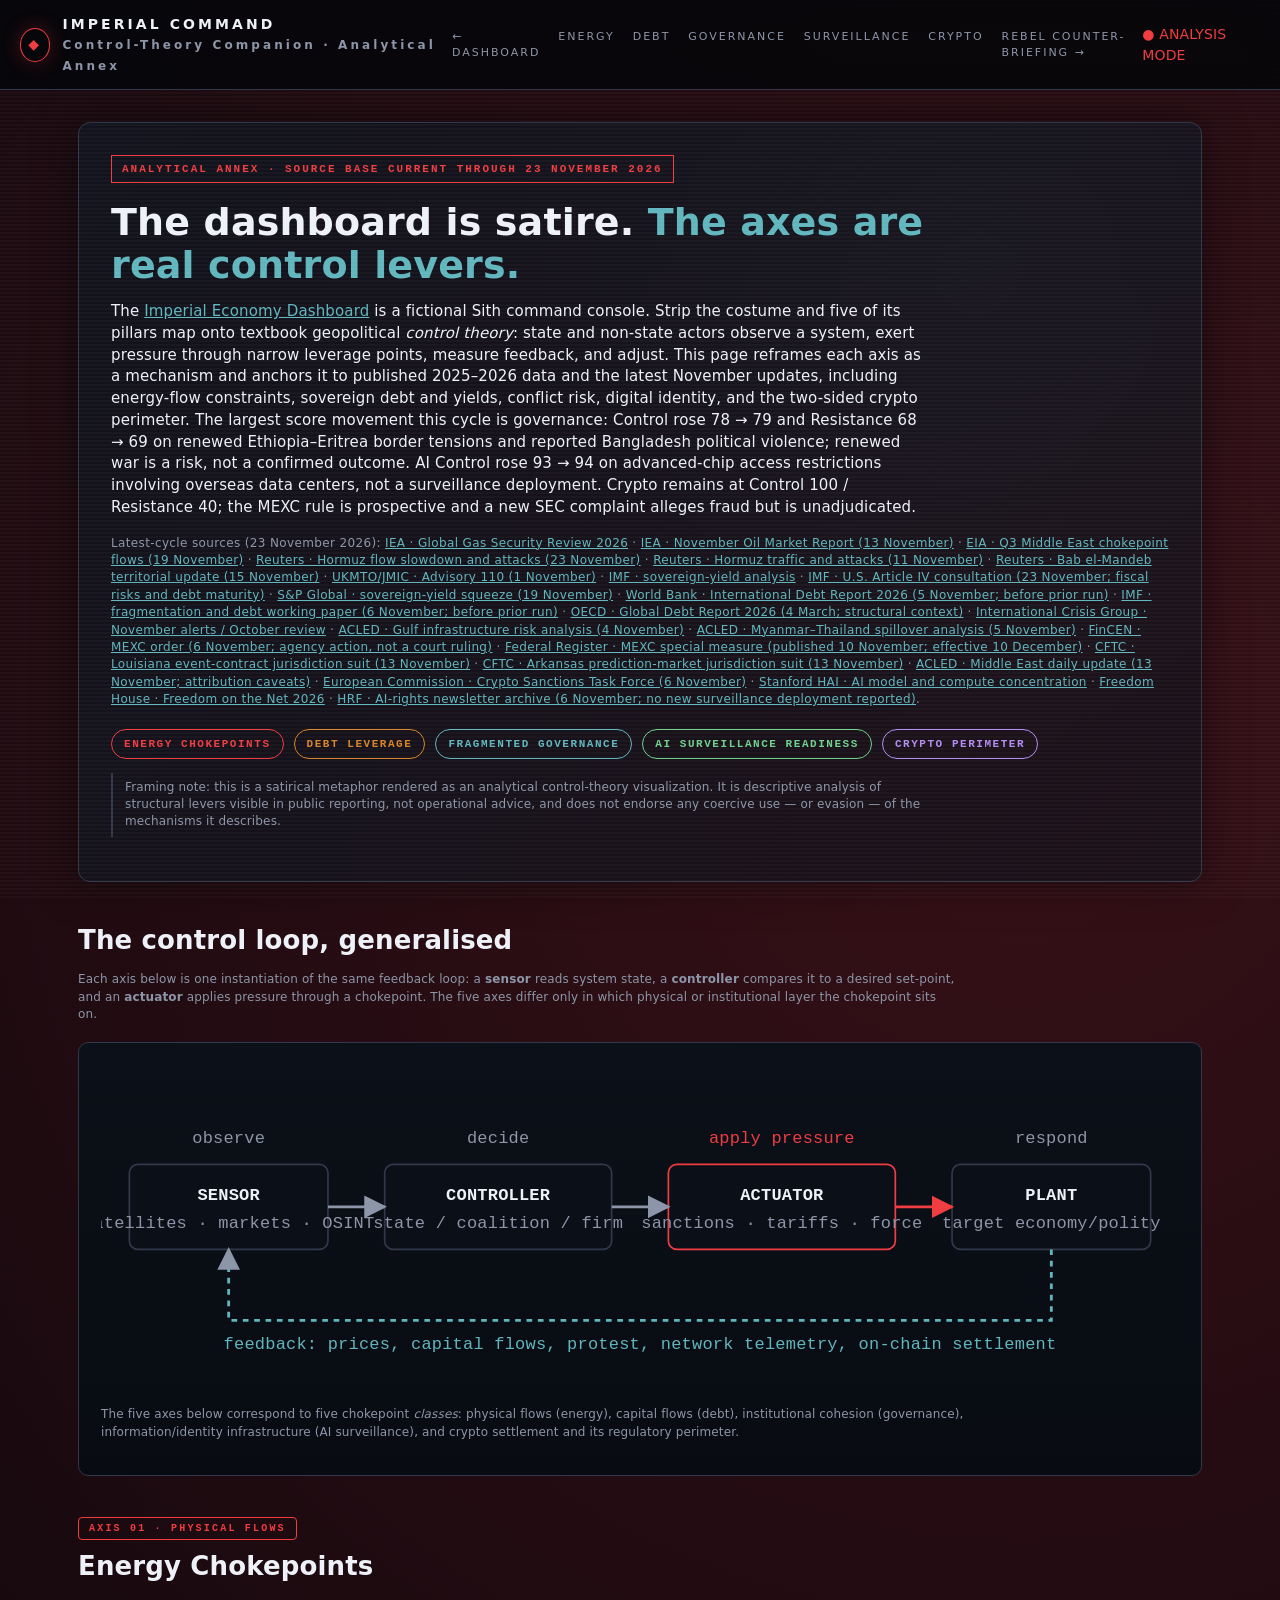
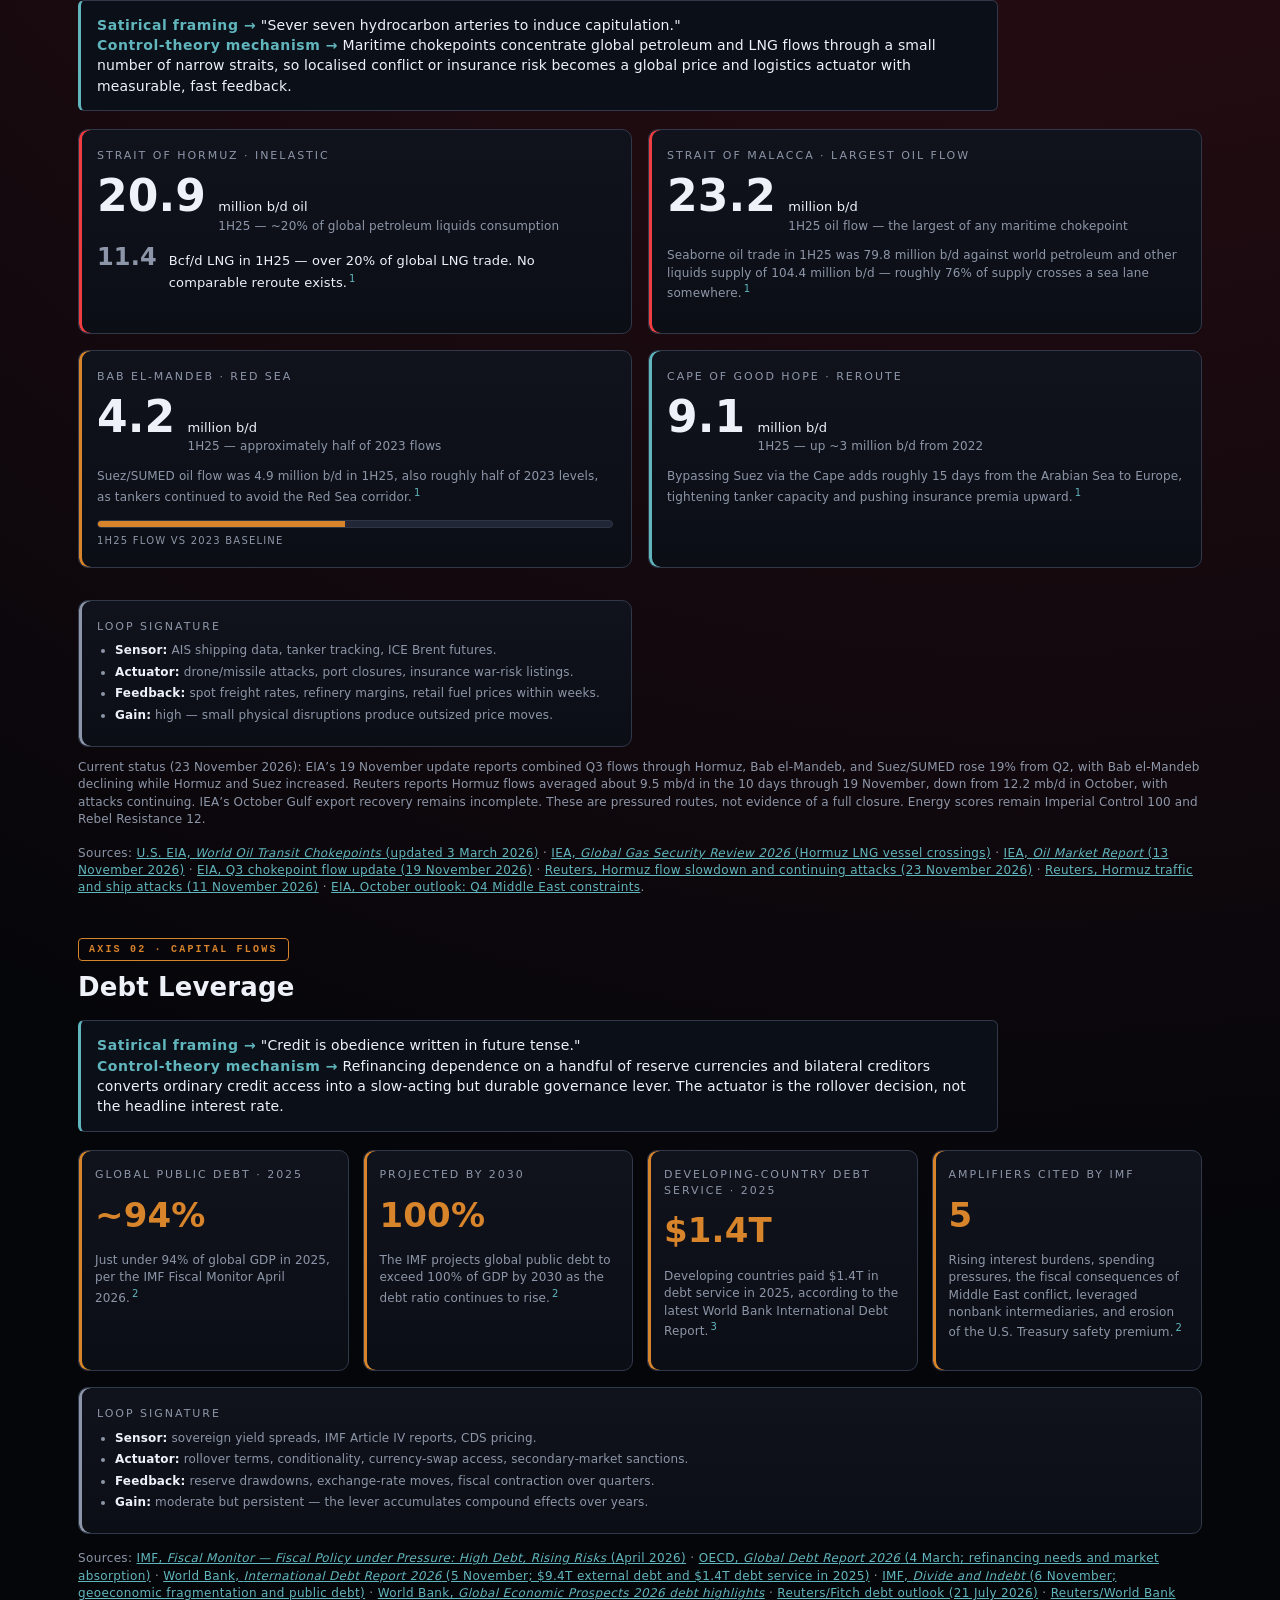
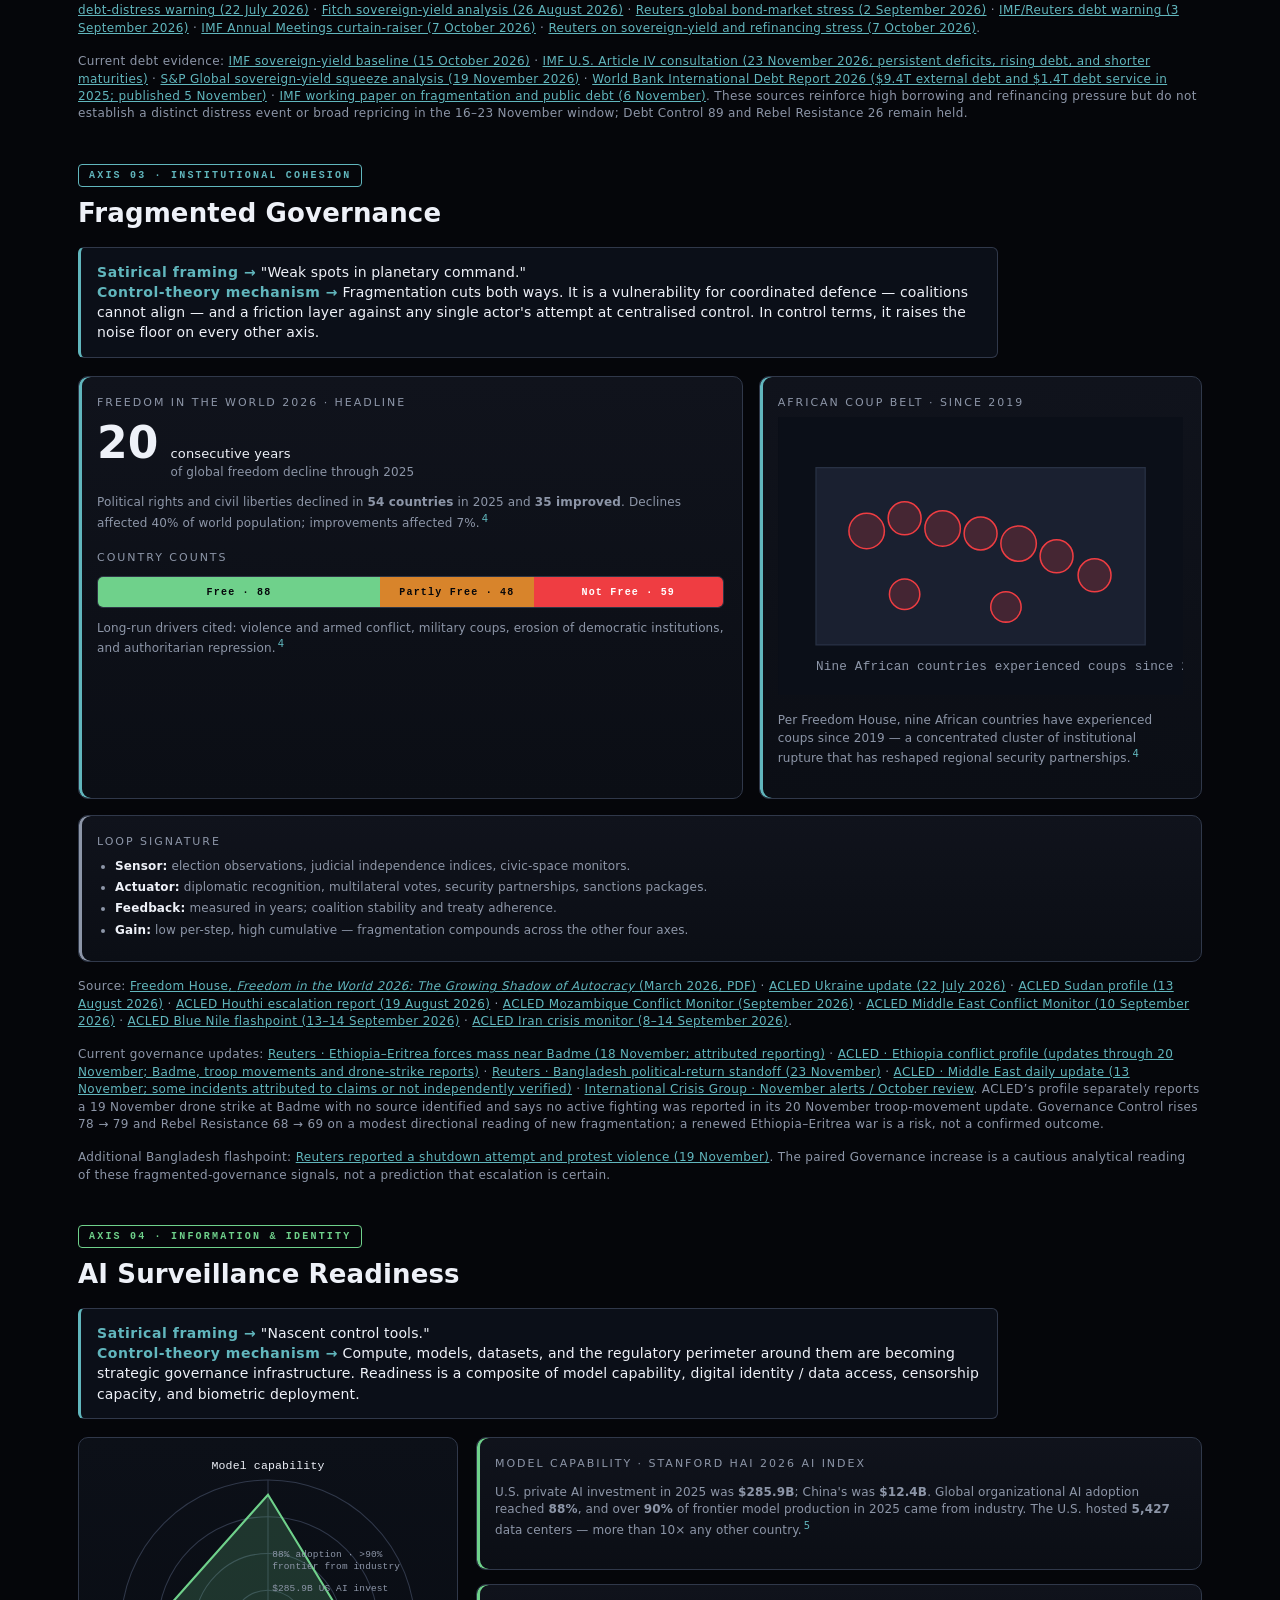
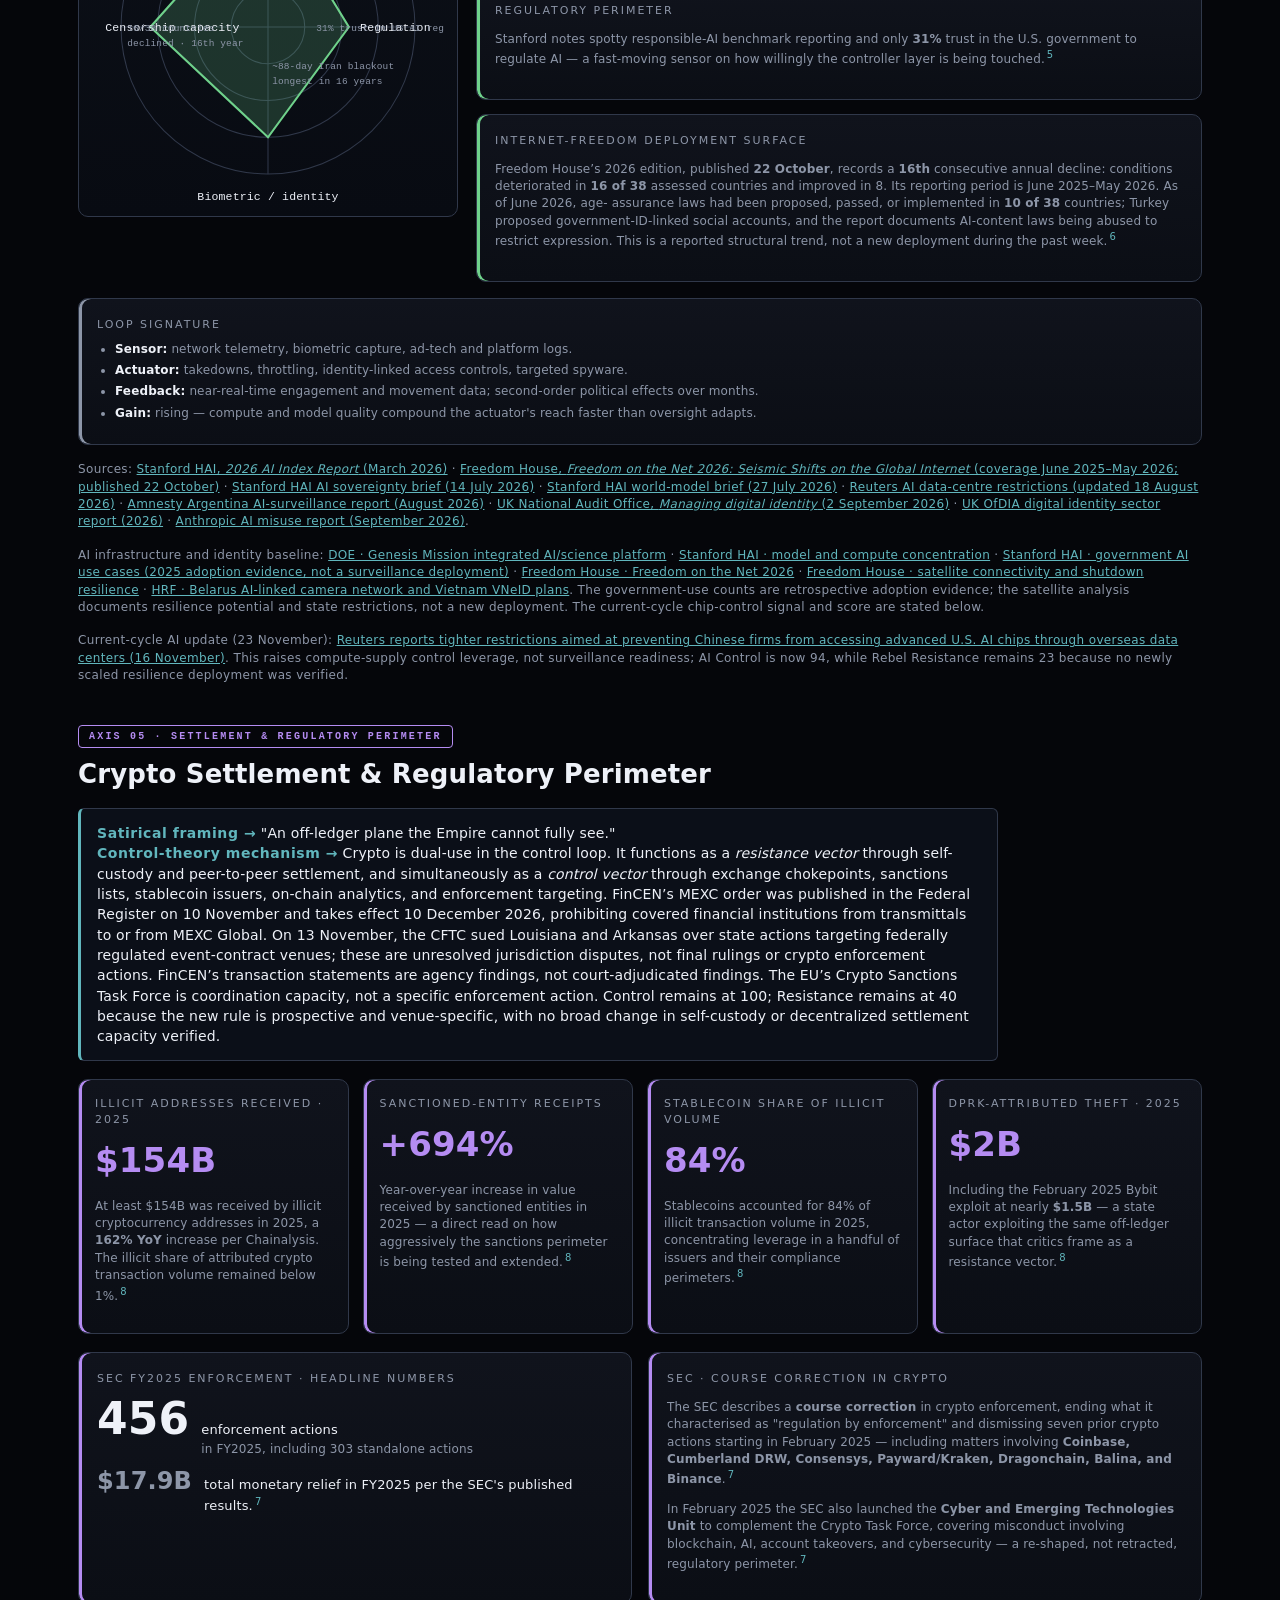
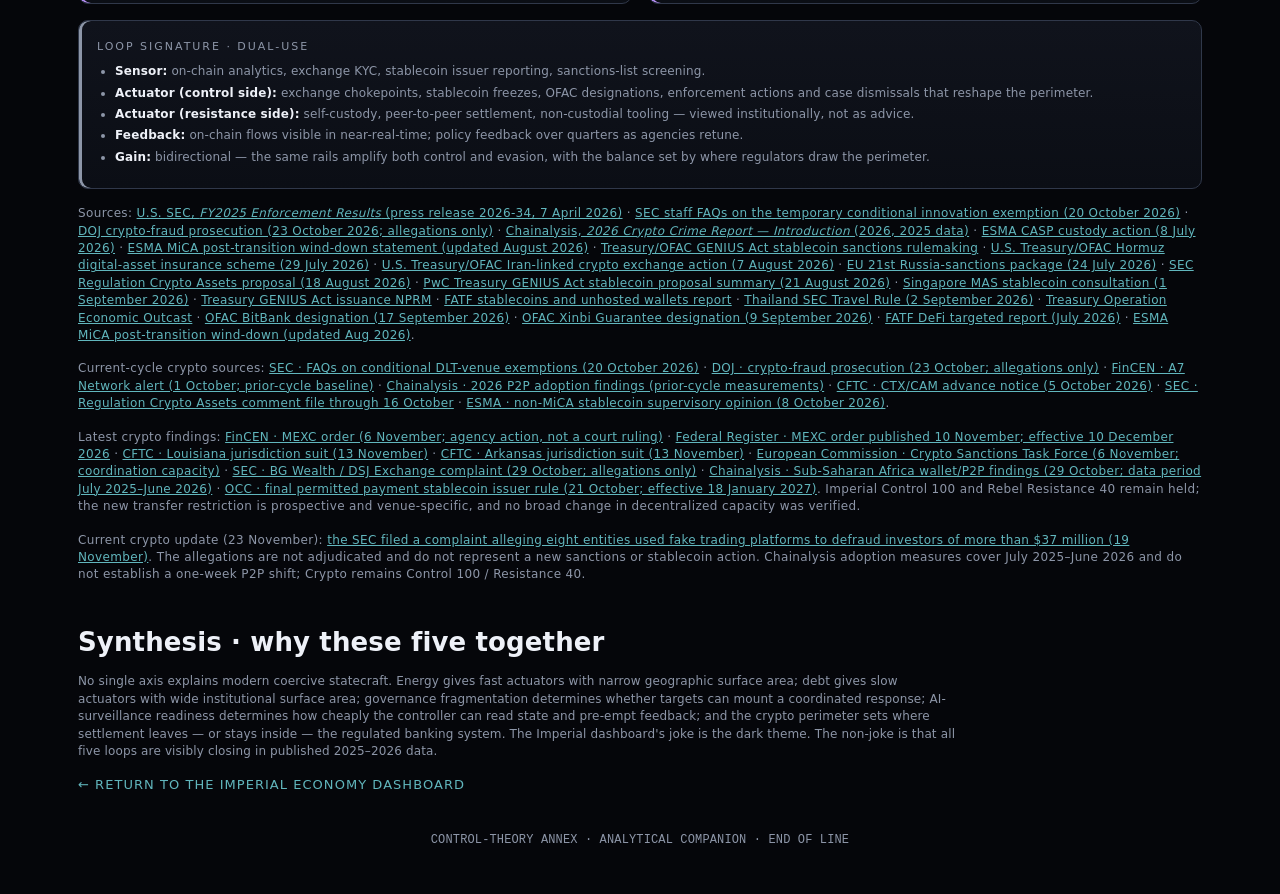
==== commit cda36a91: "Weekly metric refresh 2026-11-23 Co-authored-by: Perplexity <noreply@perplexity.ai>" ====
--- a/control-theory-explainer.html
+++ b/control-theory-explainer.html
@@ -4,8 +4,8 @@
   <meta charset="utf-8">
   <meta name="viewport" content="width=device-width,initial-scale=1">
   <title>Control-Theory Companion · Imperial Economy Dashboard</title>
-  <meta name="description" content="An analytical companion to the satirical Imperial Economy Dashboard. Five control axes and the Rebel Resistance Index — energy, debt, governance, AI surveillance, and crypto — mapped to public reporting current through 16 November 2026.">
-  <link rel="stylesheet" href="css/styles.css?v=20261116">
+  <meta name="description" content="An analytical companion to the satirical Imperial Economy Dashboard. Five control axes and the Rebel Resistance Index — energy, debt, governance, AI surveillance, and crypto — mapped to public reporting current through 23 November 2026.">
+  <link rel="stylesheet" href="css/styles.css?v=20261123">
   <link rel="stylesheet" href="css/explainer.css">
 </head>
 <body class="explainer">
@@ -31,7 +31,7 @@
 
   <main class="ex-main">
     <section class="ex-hero">
-      <span class="tag">ANALYTICAL ANNEX · SOURCE BASE CURRENT THROUGH 16 NOVEMBER 2026</span>
+      <span class="tag">ANALYTICAL ANNEX · SOURCE BASE CURRENT THROUGH 23 NOVEMBER 2026</span>
       <h1>The dashboard is satire. <span>The axes are real control levers.</span></h1>
       <p class="ex-lede">
         The <a href="index.html">Imperial Economy Dashboard</a> is a fictional Sith
@@ -42,19 +42,26 @@
         anchors it to published 2025–2026 data and the latest November updates,
         including energy-flow constraints, sovereign debt and yields, conflict
         risk, digital identity, and the two-sided crypto perimeter. The largest
-        score movement this cycle is governance: Control rose 76 → 78 and
-        Resistance 66 → 68 after a reported territorial shift near Bab el-Mandeb
-        and continued conflict fragmentation. Crypto remains at Control 100 /
-        Resistance 40, with the MEXC order now published and effective 10 December.
-      </p>
-      <p class="ex-cite">
-        Latest-cycle sources (16 November 2026):
+        score movement this cycle is governance: Control rose 78 → 79 and
+        Resistance 68 → 69 on renewed Ethiopia–Eritrea border tensions and
+        reported Bangladesh political violence; renewed war is a risk, not a
+        confirmed outcome. AI Control rose 93 → 94 on advanced-chip access
+        restrictions involving overseas data centers, not a surveillance
+        deployment. Crypto remains at Control 100 / Resistance 40; the MEXC rule
+        is prospective and a new SEC complaint alleges fraud but is unadjudicated.
+      </p>
+      <p class="ex-cite">
+        Latest-cycle sources (23 November 2026):
         <a href="https://www.iea.org/files/42bb838f-d20d-4815-8554-32146033967d/GlobalGasSecurityReview2026.pdf" target="_blank" rel="noopener">IEA · Global Gas Security Review 2026</a> ·
         <a href="https://www.iea.org/reports/oil-market-report-november-2026" target="_blank" rel="noopener">IEA · November Oil Market Report (13 November)</a> ·
+        <a href="https://www.eia.gov/todayinenergy/detail.php?id=68485" target="_blank" rel="noopener">EIA · Q3 Middle East chokepoint flows (19 November)</a> ·
+        <a href="https://www.reuters.com/commentary/reuters-open-interest/oils-iran-war-recovery-masks-stubborn-diesel-shortage-2026-11-23/" target="_blank" rel="noopener">Reuters · Hormuz flow slowdown and attacks (23 November)</a> ·
         <a href="https://www.reuters.com/world/middle-east/hormuz-traffic-is-up-so-are-attacks-2026-11-11/" target="_blank" rel="noopener">Reuters · Hormuz traffic and attacks (11 November)</a> ·
         <a href="https://www.reuters.com/world/middle-east/yemen-government-forces-withdraw-area-near-bab-el-mandeb-strait-houthis-control-2026-11-15/" target="_blank" rel="noopener">Reuters · Bab el-Mandeb territorial update (15 November)</a> ·
         <a href="https://www.ukmto.org/-/media/ukmto/products/jmic_advisory_update_110_01-nov-1.pdf?rev=d2be223caff04f09bbf58d94c9aa8e0a" target="_blank" rel="noopener">UKMTO/JMIC · Advisory 110 (1 November)</a> ·
         <a href="https://www.imf.org/en/blogs/articles/2026/10/13/rising-sovereign-yields-raise-the-fiscal-stakes" target="_blank" rel="noopener">IMF · sovereign-yield analysis</a> ·
+        <a href="https://www.imf.org/-/media/files/publications/cr/2026/english/1usaea2026001.pdf" target="_blank" rel="noopener">IMF · U.S. Article IV consultation (23 November; fiscal risks and debt maturity)</a> ·
+        <a href="https://www.spglobal.com/market-intelligence/en/news-insights/research/2026/11/picture-this-sovereign-yield-squeeze" target="_blank" rel="noopener">S&amp;P Global · sovereign-yield squeeze (19 November)</a> ·
         <a href="https://www.worldbank.org/en/news/press-release/2026/11/05/developing-countries-external-debt-surges-to-record-9-4-trillion" target="_blank" rel="noopener">World Bank · International Debt Report 2026 (5 November; before prior run)</a> ·
         <a href="https://elibrary.imf.org/view/journals/001/2026/239/001.2026.issue-239-en.xml" target="_blank" rel="noopener">IMF · fragmentation and debt working paper (6 November; before prior run)</a> ·
         <a href="https://www.oecd.org/en/publications/global-debt-report-2026_e9d80efd-en/full-report/sovereign-borrowing-outlook_4470147b.html" target="_blank" rel="noopener">OECD · Global Debt Report 2026 (4 March; structural context)</a> ·
@@ -233,17 +240,17 @@
         </div>
       </div>
       <p class="small">
-        Current status (16 November 2026): IEA’s 13 November Oil Market Report
-        says Gulf oil exports reached 18.4 mb/d in October, still 26% below
-        pre-war levels; refined-product and LPG exports remained around half of
-        pre-war levels. Reuters reports LNG crossings rose in October while
-        attacks also increased, with at least 10 vessels hit in November’s first
-        10 days. The 15 November Houthi territorial shift near Bab el-Mandeb
-        increases route risk but does not establish a closure. Energy scores
+        Current status (23 November 2026): EIA’s 19 November update reports
+        combined Q3 flows through Hormuz, Bab el-Mandeb, and Suez/SUMED rose 19%
+        from Q2, with Bab el-Mandeb declining while Hormuz and Suez increased.
+        Reuters reports Hormuz flows averaged about 9.5 mb/d in the 10 days
+        through 19 November, down from 12.2 mb/d in October, with attacks
+        continuing. IEA’s October Gulf export recovery remains incomplete.
+        These are pressured routes, not evidence of a full closure. Energy scores
         remain Imperial Control 100 and Rebel Resistance 12.
       </p>
       <p class="ex-cite">
-        Sources: <a id="src-eia" href="https://www.eia.gov/international/analysis/special-topics/World_Oil_Transit_Chokepoints" target="_blank" rel="noopener">U.S. EIA, <em>World Oil Transit Chokepoints</em> (updated 3 March 2026)</a> · <a href="https://www.iea.org/files/42bb838f-d20d-4815-8554-32146033967d/GlobalGasSecurityReview2026.pdf" target="_blank" rel="noopener">IEA, <em>Global Gas Security Review 2026</em> (Hormuz LNG vessel crossings)</a> · <a href="https://www.iea.org/reports/oil-market-report-november-2026" target="_blank" rel="noopener">IEA, <em>Oil Market Report</em> (13 November 2026)</a> · <a href="https://www.reuters.com/world/middle-east/hormuz-traffic-is-up-so-are-attacks-2026-11-11/" target="_blank" rel="noopener">Reuters, Hormuz traffic and ship attacks (11 November 2026)</a> · <a href="https://www.reuters.com/world/middle-east/yemen-government-forces-withdraw-area-near-bab-el-mandeb-strait-houthis-control-2026-11-15/" target="_blank" rel="noopener">Reuters, territorial shift overlooking Bab el-Mandeb (15 November 2026)</a> · <a href="https://www.eia.gov/outlooks/steo/report/global_oil.php" target="_blank" rel="noopener">EIA, October outlook: Q4 Middle East constraints</a>.
+        Sources: <a id="src-eia" href="https://www.eia.gov/international/analysis/special-topics/World_Oil_Transit_Chokepoints" target="_blank" rel="noopener">U.S. EIA, <em>World Oil Transit Chokepoints</em> (updated 3 March 2026)</a> · <a href="https://www.iea.org/files/42bb838f-d20d-4815-8554-32146033967d/GlobalGasSecurityReview2026.pdf" target="_blank" rel="noopener">IEA, <em>Global Gas Security Review 2026</em> (Hormuz LNG vessel crossings)</a> · <a href="https://www.iea.org/reports/oil-market-report-november-2026" target="_blank" rel="noopener">IEA, <em>Oil Market Report</em> (13 November 2026)</a> · <a href="https://www.eia.gov/todayinenergy/detail.php?id=68485" target="_blank" rel="noopener">EIA, Q3 chokepoint flow update (19 November 2026)</a> · <a href="https://www.reuters.com/commentary/reuters-open-interest/oils-iran-war-recovery-masks-stubborn-diesel-shortage-2026-11-23/" target="_blank" rel="noopener">Reuters, Hormuz flow slowdown and continuing attacks (23 November 2026)</a> · <a href="https://www.reuters.com/world/middle-east/hormuz-traffic-is-up-so-are-attacks-2026-11-11/" target="_blank" rel="noopener">Reuters, Hormuz traffic and ship attacks (11 November 2026)</a> · <a href="https://www.eia.gov/outlooks/steo/report/global_oil.php" target="_blank" rel="noopener">EIA, October outlook: Q4 Middle East constraints</a>.
       </p>
     </section>
 
@@ -300,7 +307,7 @@
         <a href="https://www.oecd.org/en/publications/global-debt-report-2026_e9d80efd-en/full-report/sovereign-borrowing-outlook_4470147b.html" target="_blank" rel="noopener">OECD, <em>Global Debt Report 2026</em> (4 March; refinancing needs and market absorption)</a> ·
         <a id="src-wb" href="https://www.worldbank.org/en/news/press-release/2026/11/05/developing-countries-external-debt-surges-to-record-9-4-trillion" target="_blank" rel="noopener">World Bank, <em>International Debt Report 2026</em> (5 November; $9.4T external debt and $1.4T debt service in 2025)</a> · <a href="https://elibrary.imf.org/view/journals/001/2026/239/001.2026.issue-239-en.xml" target="_blank" rel="noopener">IMF, <em>Divide and Indebt</em> (6 November; geoeconomic fragmentation and public debt)</a> · <a href="https://thedocs.worldbank.org/en/doc/2b672b3b0415d6b66c45b66579db4ef5-0050012026/related/GEP-Jun-2026-Chapter-3-highlights.pdf" target="_blank" rel="noopener">World Bank, <em>Global Economic Prospects 2026 debt highlights</em></a> · <a href="https://www.reuters.com/business/developed-market-debt-hit-record-758-trillion-shocks-spending-pressures-mount-2026-07-21/" target="_blank" rel="noopener">Reuters/Fitch debt outlook (21 July 2026)</a> · <a href="https://www.reuters.com/world/china/escalating-middle-east-war-could-slash-global-growth-13-2026-world-bank-chief-2026-07-22/" target="_blank" rel="noopener">Reuters/World Bank debt-distress warning (22 July 2026)</a> · <a href="https://www.fitchratings.com/research/sovereigns/sovereign-bond-yield-spike-highlights-persistent-fiscal-challenges-26-08-2026" target="_blank" rel="noopener">Fitch sovereign-yield analysis (26 August 2026)</a> · <a href="https://www.reuters.com/world/asia-pacific/bond-selloff-deepens-inflation-oil-prices-jolt-markets-2026-09-02/" target="_blank" rel="noopener">Reuters global bond-market stress (2 September 2026)</a> · <a href="https://www.reuters.com/world/china/imfs-georgieva-says-rising-bond-yields-threaten-progress-developing-country-debt-2026-09-03/" target="_blank" rel="noopener">IMF/Reuters debt warning (3 September 2026)</a> · <a href="https://www.imf.org/en/news/articles/2026/10/07/sp100726-2026-annual-meetings-curtain-raiser" target="_blank" rel="noopener">IMF Annual Meetings curtain-raiser (7 October 2026)</a> · <a href="https://www.reuters.com/world/asia-pacific/imf-chief-warns-energy-shock-growing-debt-ai-risks-threaten-global-growth-2026-10-07/" target="_blank" rel="noopener">Reuters on sovereign-yield and refinancing stress (7 October 2026)</a>.
       </p>
-      <p class="ex-cite">Current debt evidence: <a id="src-imf-oct" href="https://www.imf.org/en/blogs/articles/2026/10/13/rising-sovereign-yields-raise-the-fiscal-stakes" target="_blank" rel="noopener">IMF sovereign yields and public debt projected above 100% of GDP by 2030 (13 October 2026)</a> · <a href="https://mediacenter.imf.org/news/imf---fiscal-monitor-report-annual-meetings--2026/s/1b05cec6-cde8-4b75-80ec-2b29f9fb5d19" target="_blank" rel="noopener">IMF Fiscal Monitor briefing on higher rates and fiscal risks (14 October 2026)</a> · <a href="https://www.worldbank.org/en/news/press-release/2026/11/05/developing-countries-external-debt-surges-to-record-9-4-trillion" target="_blank" rel="noopener">World Bank International Debt Report 2026 ($9.4T external debt and $1.4T debt service in 2025; published 5 November, before the prior run)</a> · <a href="https://elibrary.imf.org/view/journals/001/2026/239/001.2026.issue-239-en.xml" target="_blank" rel="noopener">IMF working paper on fragmentation and public debt (6 November, before the prior run)</a>. No comparable post-9-November yield repricing or debt-distress step-change was verified, so Debt Control 89 and Rebel Resistance 26 remain held.</p>
+      <p class="ex-cite">Current debt evidence: <a id="src-imf-oct" href="https://blog-pfm.imf.org/en/pfmblog/2026/10/sovereign-yields" target="_blank" rel="noopener">IMF sovereign-yield baseline (15 October 2026)</a> · <a href="https://www.imf.org/-/media/files/publications/cr/2026/english/1usaea2026001.pdf" target="_blank" rel="noopener">IMF U.S. Article IV consultation (23 November 2026; persistent deficits, rising debt, and shorter maturities)</a> · <a href="https://www.spglobal.com/market-intelligence/en/news-insights/research/2026/11/picture-this-sovereign-yield-squeeze" target="_blank" rel="noopener">S&amp;P Global sovereign-yield squeeze analysis (19 November 2026)</a> · <a href="https://www.worldbank.org/en/news/press-release/2026/11/05/developing-countries-external-debt-surges-to-record-9-4-trillion" target="_blank" rel="noopener">World Bank International Debt Report 2026 ($9.4T external debt and $1.4T debt service in 2025; published 5 November)</a> · <a href="https://elibrary.imf.org/view/journals/001/2026/239/001.2026.issue-239-en.xml" target="_blank" rel="noopener">IMF working paper on fragmentation and public debt (6 November)</a>. These sources reinforce high borrowing and refinancing pressure but do not establish a distinct distress event or broad repricing in the 16–23 November window; Debt Control 89 and Rebel Resistance 26 remain held.</p>
     </section>
 
     <!-- ─── GOVERNANCE ───────────────────────────────────────────────── -->
@@ -383,8 +390,9 @@
         Source: <a id="src-fh" href="https://freedomhouse.org/sites/default/files/2026-03/FIW2026_final_digital%20(1).pdf" target="_blank" rel="noopener">Freedom House, <em>Freedom in the World 2026: The Growing Shadow of Autocracy</em> (March 2026, PDF)</a> · <a href="https://acleddata.com/update/ukraine-war-situation-update-11-17-july-2026" target="_blank" rel="noopener">ACLED Ukraine update (22 July 2026)</a> · <a href="https://acleddata.com/country/sudan" target="_blank" rel="noopener">ACLED Sudan profile (13 August 2026)</a> · <a href="https://acleddata.com/report/houthis-ramp-activity-yemen-and-saudi-arabia-avoid-reigniting-civil-war-so-far" target="_blank" rel="noopener">ACLED Houthi escalation report (19 August 2026)</a> · <a href="https://acleddata.com/update/mozambique-conflict-monitor-update-september-2026" target="_blank" rel="noopener">ACLED Mozambique Conflict Monitor (September 2026)</a> · <a href="https://acleddata.com/monitor/middle-east-conflict-monitor" target="_blank" rel="noopener">ACLED Middle East Conflict Monitor (10 September 2026)</a> · <a href="https://acleddata.com/expert-comment/why-has-blue-nile-become-new-flashpoint-sudans-war" target="_blank" rel="noopener">ACLED Blue Nile flashpoint (13–14 September 2026)</a> · <a href="https://acleddata.com/iran-crisis-live" target="_blank" rel="noopener">ACLED Iran crisis monitor (8–14 September 2026)</a>.
       </p>
       <p class="ex-cite">
-        Current governance updates: <a href="https://www.reuters.com/world/middle-east/yemen-government-forces-withdraw-area-near-bab-el-mandeb-strait-houthis-control-2026-11-15/" target="_blank" rel="noopener">Reuters · Yemeni government withdrawal from an area overlooking Bab el-Mandeb; Houthis take control (15 November; local territorial shift, no closure reported)</a> · <a href="https://acleddata.com/current-crises/daily-data-strikes-across-middle-east" target="_blank" rel="noopener">ACLED · Middle East daily update (13 November; some incidents attributed to claims or not independently verified)</a> · <a href="https://www.crisisgroup.org/sites/default/files/crisiswatch/crisiswatch-october-2026-global-overview.pdf" target="_blank" rel="noopener">International Crisis Group · November alerts / October review</a> · <a href="https://acleddata.com/report/threat-infrastructure-war-looms-us-iran-confrontation-enters-critical-phase" target="_blank" rel="noopener">ACLED · 4 November Gulf-infrastructure analysis presents a contingent escalation scenario</a>. Governance Control rises 76 → 78 and Rebel Resistance 66 → 68: the territorial shift increases leverage in contested space while wider institutional and armed-group fragmentation also persists.
-      </p>
+        Current governance updates: <a href="https://www.reuters.com/world/africa/ethiopia-eritrea-amass-forces-along-border-heightening-war-fears-sources-say-2026-11-18/" target="_blank" rel="noopener">Reuters · Ethiopia–Eritrea forces mass near Badme (18 November; attributed reporting)</a> · <a href="https://acleddata.com/country/conflict-ethiopia" target="_blank" rel="noopener">ACLED · Ethiopia conflict profile (updates through 20 November; Badme, troop movements and drone-strike reports)</a> · <a href="https://www.reuters.com/world/asia-pacific/bangladesh-vows-arrest-hasina-if-she-returns-india-2026-11-23/" target="_blank" rel="noopener">Reuters · Bangladesh political-return standoff (23 November)</a> · <a href="https://acleddata.com/current-crises/daily-data-strikes-across-middle-east" target="_blank" rel="noopener">ACLED · Middle East daily update (13 November; some incidents attributed to claims or not independently verified)</a> · <a href="https://www.crisisgroup.org/sites/default/files/crisiswatch/crisiswatch-october-2026-global-overview.pdf" target="_blank" rel="noopener">International Crisis Group · November alerts / October review</a>. ACLED’s profile separately reports a 19 November drone strike at Badme with no source identified and says no active fighting was reported in its 20 November troop-movement update. Governance Control rises 78 → 79 and Rebel Resistance 68 → 69 on a modest directional reading of new fragmentation; a renewed Ethiopia–Eritrea war is a risk, not a confirmed outcome.
+      </p>
+      <p class="ex-cite">Additional Bangladesh flashpoint: <a href="https://www.reuters.com/world/asia-pacific/parts-bangladesh-shut-down-protests-by-hasinas-party-yunus-home-set-ablaze-2026-11-19/" target="_blank" rel="noopener">Reuters reported a shutdown attempt and protest violence (19 November)</a>. The paired Governance increase is a cautious analytical reading of these fragmented-governance signals, not a prediction that escalation is certain.</p>
     </section>
     <!-- ─── AI SURVEILLANCE ──────────────────────────────────────────── -->
     <section class="ex-section" id="ai">
@@ -486,8 +494,9 @@
         <a id="src-fotn" href="https://freedomhouse.org/report/freedom-net/2026/seismic-shifts-global-internet" target="_blank" rel="noopener">Freedom House, <em>Freedom on the Net 2026: Seismic Shifts on the Global Internet</em> (coverage June 2025–May 2026; published 22 October)</a> · <a href="https://hai.stanford.edu/news/the-ai-sovereignty-paradox-should-countries-buy-build-or-lease-to-maintain-strategic-control-of-their-ai" target="_blank" rel="noopener">Stanford HAI AI sovereignty brief (14 July 2026)</a> · <a href="https://hai.stanford.edu/assets/files/hai-issue-brief-the-world-model-and-spatial-intelligence-era.pdf" target="_blank" rel="noopener">Stanford HAI world-model brief (27 July 2026)</a> · <a href="https://www.reuters.com/legal/litigation/where-authorities-are-restricting-data-centres-amid-ai-boom-2026-08-18/" target="_blank" rel="noopener">Reuters AI data-centre restrictions (updated 18 August 2026)</a> · <a href="https://www.amnesty.org/en/latest/news/2026/08/argentina-unchecked-deployment-of-ai-driven-surveillance-reinforces-a-techno-authoritarian-infrastructure-of-social-control/" target="_blank" rel="noopener">Amnesty Argentina AI-surveillance report (August 2026)</a> · <a href="https://www.nao.org.uk/wp-content/uploads/2026/09/Managing-digital-identity.pdf" target="_blank" rel="noopener">UK National Audit Office, <em>Managing digital identity</em> (2 September 2026)</a> · <a href="https://www.gov.uk/government/publications/digital-identity-sectoral-analysis-report-2026/digital-identity-sectoral-analysis-report-2026" target="_blank" rel="noopener">UK OfDIA digital identity sector report (2026)</a> · <a href="https://www.anthropic.com/threat-intelligence-report-september-2026" target="_blank" rel="noopener">Anthropic AI misuse report (September 2026)</a>.
       </p>
       <p class="ex-cite">
-        Current AI infrastructure and identity evidence: <a href="https://www.energy.gov/undersecretaryforscience/genesis-mission/genesis-mission" target="_blank" rel="noopener">DOE · Genesis Mission integrated AI/science platform (updated 16 October 2026)</a> · <a href="https://hai.stanford.edu/ai-index/2026-ai-index-report/research-and-development" target="_blank" rel="noopener">Stanford HAI · model and compute concentration</a> · <a href="https://hai.stanford.edu/policy/a-blueprint-for-evaluating-ai-in-public-administration" target="_blank" rel="noopener">Stanford HAI · government AI use cases (11 November: 3,611 use cases across 56 federal agencies in 2025; adoption evidence, not a surveillance deployment)</a> · <a href="https://freedomhouse.org/article/defeating-authoritarian-digital-blackouts-countering-internet-shutdowns-through-satellite" target="_blank" rel="noopener">Freedom House · satellite connectivity and internet shutdowns (12 November; resilience channel and state restrictions)</a> · <a href="https://freedomhouse.org/country/china/freedom-world/2026" target="_blank" rel="noopener">Freedom House · China digital identity and surveillance</a> · <a href="https://ir.clearme.com/news-events/press-releases/detail/197/u-s-department-of-veterans-affairs-selects-clear-for-new" target="_blank" rel="noopener">CLEAR · VA.gov optional biometric sign-in pilot (7 October)</a> · <a href="https://hrf.org/latest/hrfs-ai-for-individual-rights-newsletter-24/" target="_blank" rel="noopener">HRF · Belarus AI-linked camera network and Vietnam VNeID plans (30 October)</a> · <a href="https://hrf.org/latest-category/ai-for-individual-rights/" target="_blank" rel="noopener">HRF · AI-rights newsletter archive (6 November)</a> · <a href="https://www.reuters.com/legal/government/man-wrongly-jailed-after-ai-mismatch-can-pursue-lawsuit-now-2026-11-10/" target="_blank" rel="noopener">Reuters · lawsuit over alleged facial-recognition-only arrest proceeds (10 November; historic arrest)</a> · <a href="https://von.gov.ng/inec-unveils-ai-safeguards-ahead-of-2027-elections/" target="_blank" rel="noopener">Voice of Nigeria · INEC AI election safeguards with human oversight</a>. These sources document adoption, existing internet controls, resilience channels, and a legal challenge, but no comparable new coercive deployment or scaled resilience change; AI Control 93 and Rebel Resistance 23 remain held.
-      </p>
+        AI infrastructure and identity baseline: <a href="https://www.energy.gov/undersecretaryforscience/genesis-mission/genesis-mission" target="_blank" rel="noopener">DOE · Genesis Mission integrated AI/science platform</a> · <a href="https://hai.stanford.edu/ai-index/2026-ai-index-report/research-and-development" target="_blank" rel="noopener">Stanford HAI · model and compute concentration</a> · <a href="https://hai.stanford.edu/policy/a-blueprint-for-evaluating-ai-in-public-administration" target="_blank" rel="noopener">Stanford HAI · government AI use cases (2025 adoption evidence, not a surveillance deployment)</a> · <a href="https://freedomhouse.org/report/freedom-net/2026/seismic-shifts-global-internet" target="_blank" rel="noopener">Freedom House · Freedom on the Net 2026</a> · <a href="https://freedomhouse.org/article/defeating-authoritarian-digital-blackouts-countering-internet-shutdowns-through-satellite" target="_blank" rel="noopener">Freedom House · satellite connectivity and shutdown resilience</a> · <a href="https://hrf.org/latest/hrfs-ai-for-individual-rights-newsletter-24/" target="_blank" rel="noopener">HRF · Belarus AI-linked camera network and Vietnam VNeID plans</a>. The government-use counts are retrospective adoption evidence; the satellite analysis documents resilience potential and state restrictions, not a new deployment. The current-cycle chip-control signal and score are stated below.
+      </p>
+      <p class="ex-cite">Current-cycle AI update (23 November): <a href="https://www.reuters.com/legal/litigation/us-issues-rule-protect-advanced-ai-chips-being-accessed-remotely-2026-11-16/" target="_blank" rel="noopener">Reuters reports tighter restrictions aimed at preventing Chinese firms from accessing advanced U.S. AI chips through overseas data centers (16 November)</a>. This raises compute-supply control leverage, not surveillance readiness; AI Control is now 94, while Rebel Resistance remains 23 because no newly scaled resilience deployment was verified.</p>
     </section>
     <!-- ─── CRYPTO ─────────────────────────────────────────────────── -->
     <section class="ex-section" id="crypto">
@@ -595,6 +604,7 @@
       <p class="ex-cite">
         Latest crypto findings: <a href="https://www.fincen.gov/news/news-releases/operation-economic-outcast-severs-mexc-globals-access-us-financial-system" target="_blank" rel="noopener">FinCEN · MEXC order (6 November; agency action, not a court ruling)</a> · <a href="https://www.federalregister.gov/documents/2026/11/10/2026-22962/imposition-of-special-measure-prohibiting-the-transmittal-of-funds-involving-mexc-global" target="_blank" rel="noopener">Federal Register · MEXC order published 10 November; effective 10 December 2026</a> · <a href="https://www.cftc.gov/PressRoom/PressReleases/9326-26" target="_blank" rel="noopener">CFTC · Louisiana jurisdiction suit (13 November)</a> · <a href="https://www.cftc.gov/PressRoom/PressReleases/9325-26" target="_blank" rel="noopener">CFTC · Arkansas jurisdiction suit (13 November)</a> · <a href="https://finance.ec.europa.eu/news/statement-commissioner-albuquerque-outcomes-tenth-meeting-high-level-meeting-sanctions-2026-11-06_en" target="_blank" rel="noopener">European Commission · Crypto Sanctions Task Force (6 November; coordination capacity)</a> · <a href="https://www.sec.gov/enforcement-litigation/litigation-releases/lr-26679" target="_blank" rel="noopener">SEC · BG Wealth / DSJ Exchange complaint (29 October; allegations only)</a> · <a href="https://www.chainalysis.com/blog/sub-saharan-africa-crypto-adoption-2026/" target="_blank" rel="noopener">Chainalysis · Sub-Saharan Africa wallet/P2P findings (29 October; data period July 2025–June 2026)</a> · <a href="https://www.occ.gov/news-issuances/news-releases/2026/nr-occ-2026-92.html" target="_blank" rel="noopener">OCC · final permitted payment stablecoin issuer rule (21 October; effective 18 January 2027)</a>. Imperial Control 100 and Rebel Resistance 40 remain held; the new transfer restriction is prospective and venue-specific, and no broad change in decentralized capacity was verified.
       </p>
+      <p class="ex-cite">Current crypto update (23 November): <a href="https://www.sec.gov/newsroom/press-releases/2026-115-sec-eight-entities-used-fake-crypto-asset-trading-platforms-steal-more-37-million-us-investors" target="_blank" rel="noopener">the SEC filed a complaint alleging eight entities used fake trading platforms to defraud investors of more than $37 million (19 November)</a>. The allegations are not adjudicated and do not represent a new sanctions or stablecoin action. Chainalysis adoption measures cover July 2025–June 2026 and do not establish a one-week P2P shift; Crypto remains Control 100 / Resistance 40.</p>
     </section>
     <!-- ─── SYNTHESIS ────────────────────────────────────────────────── -->
     <section class="ex-section">
